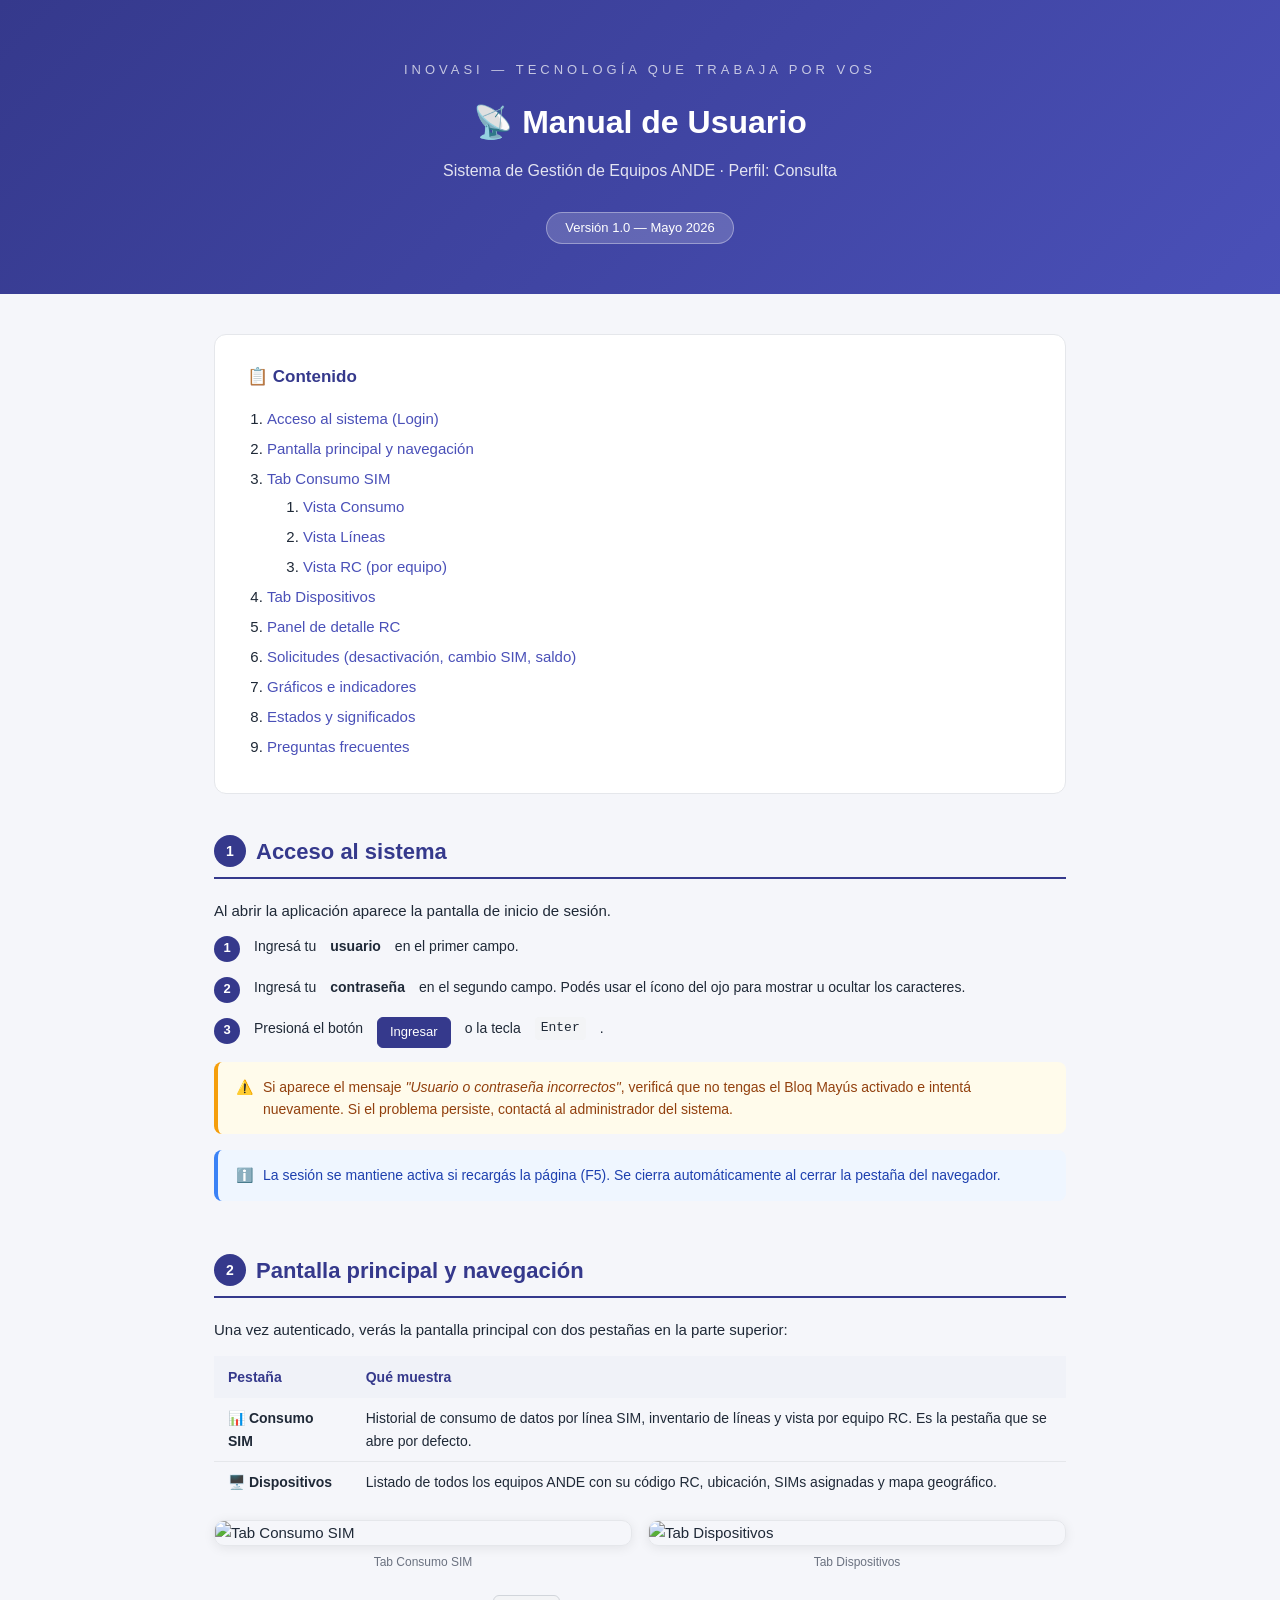
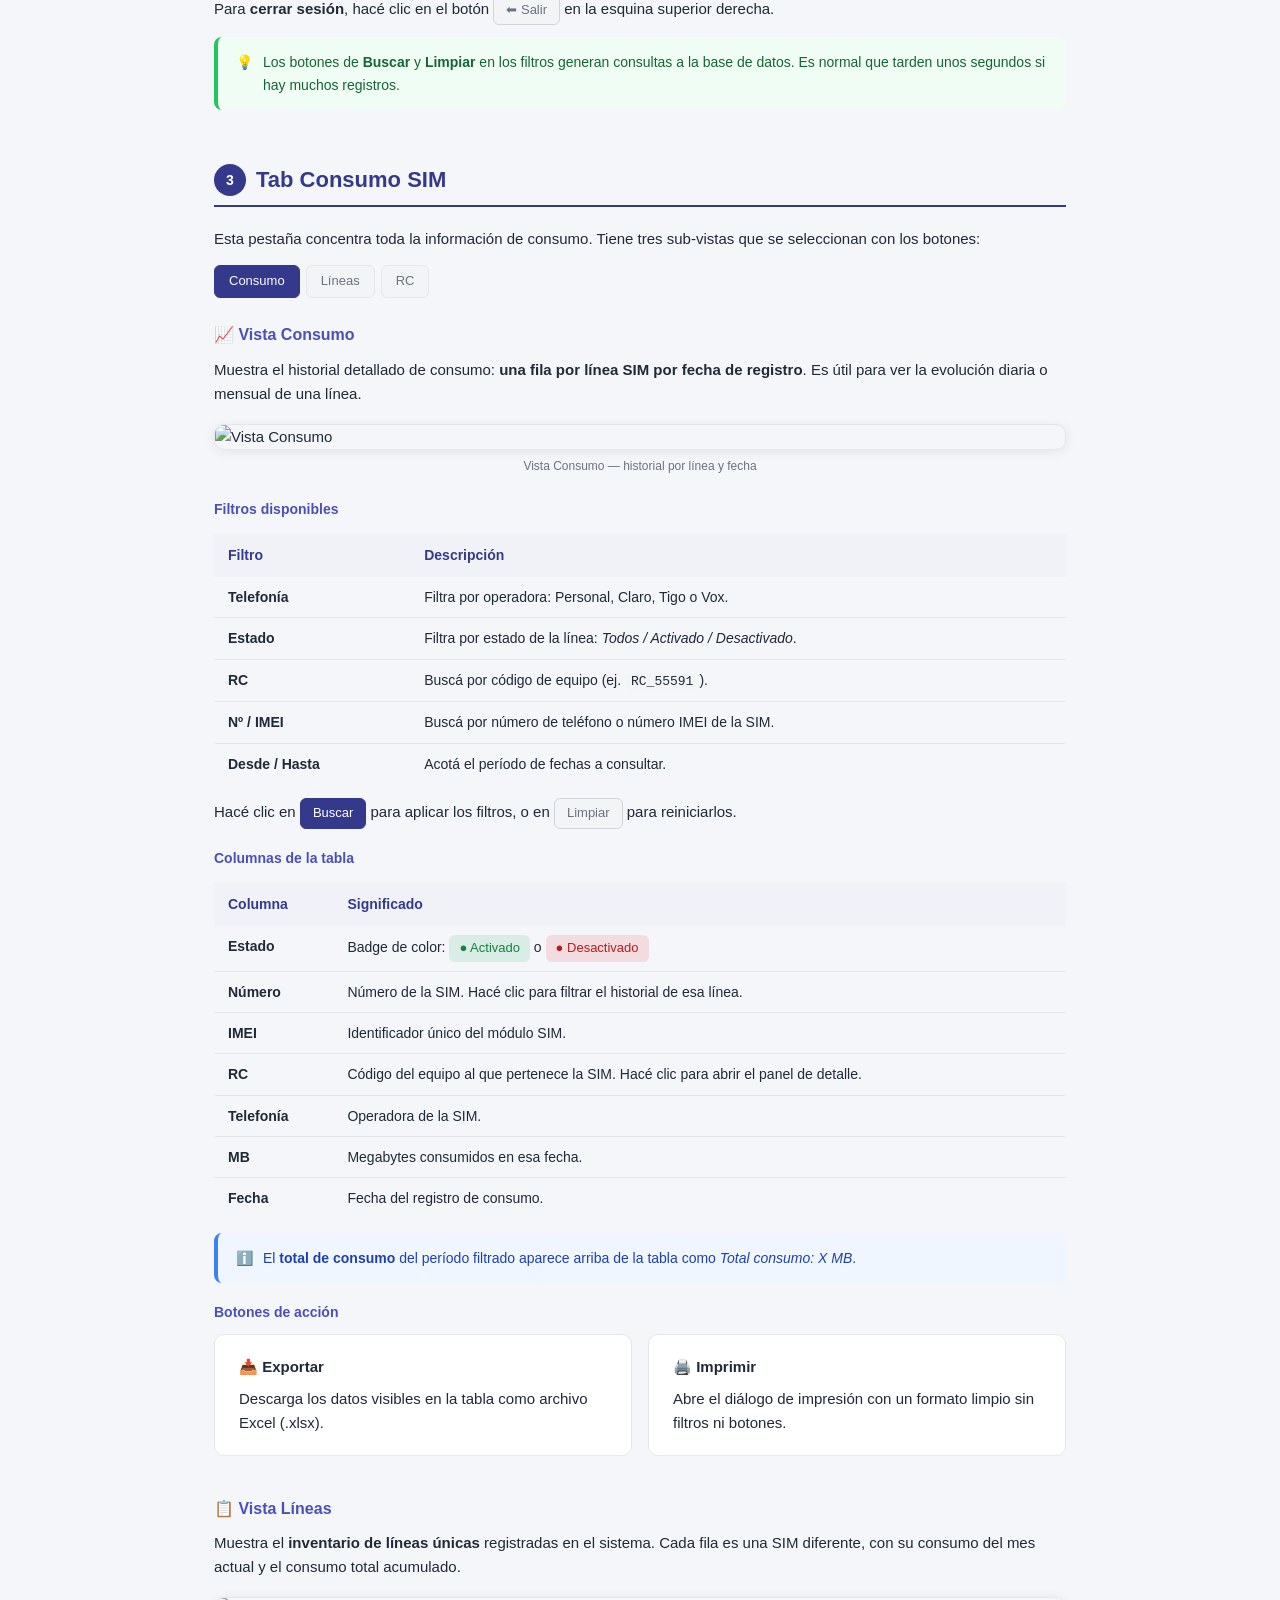
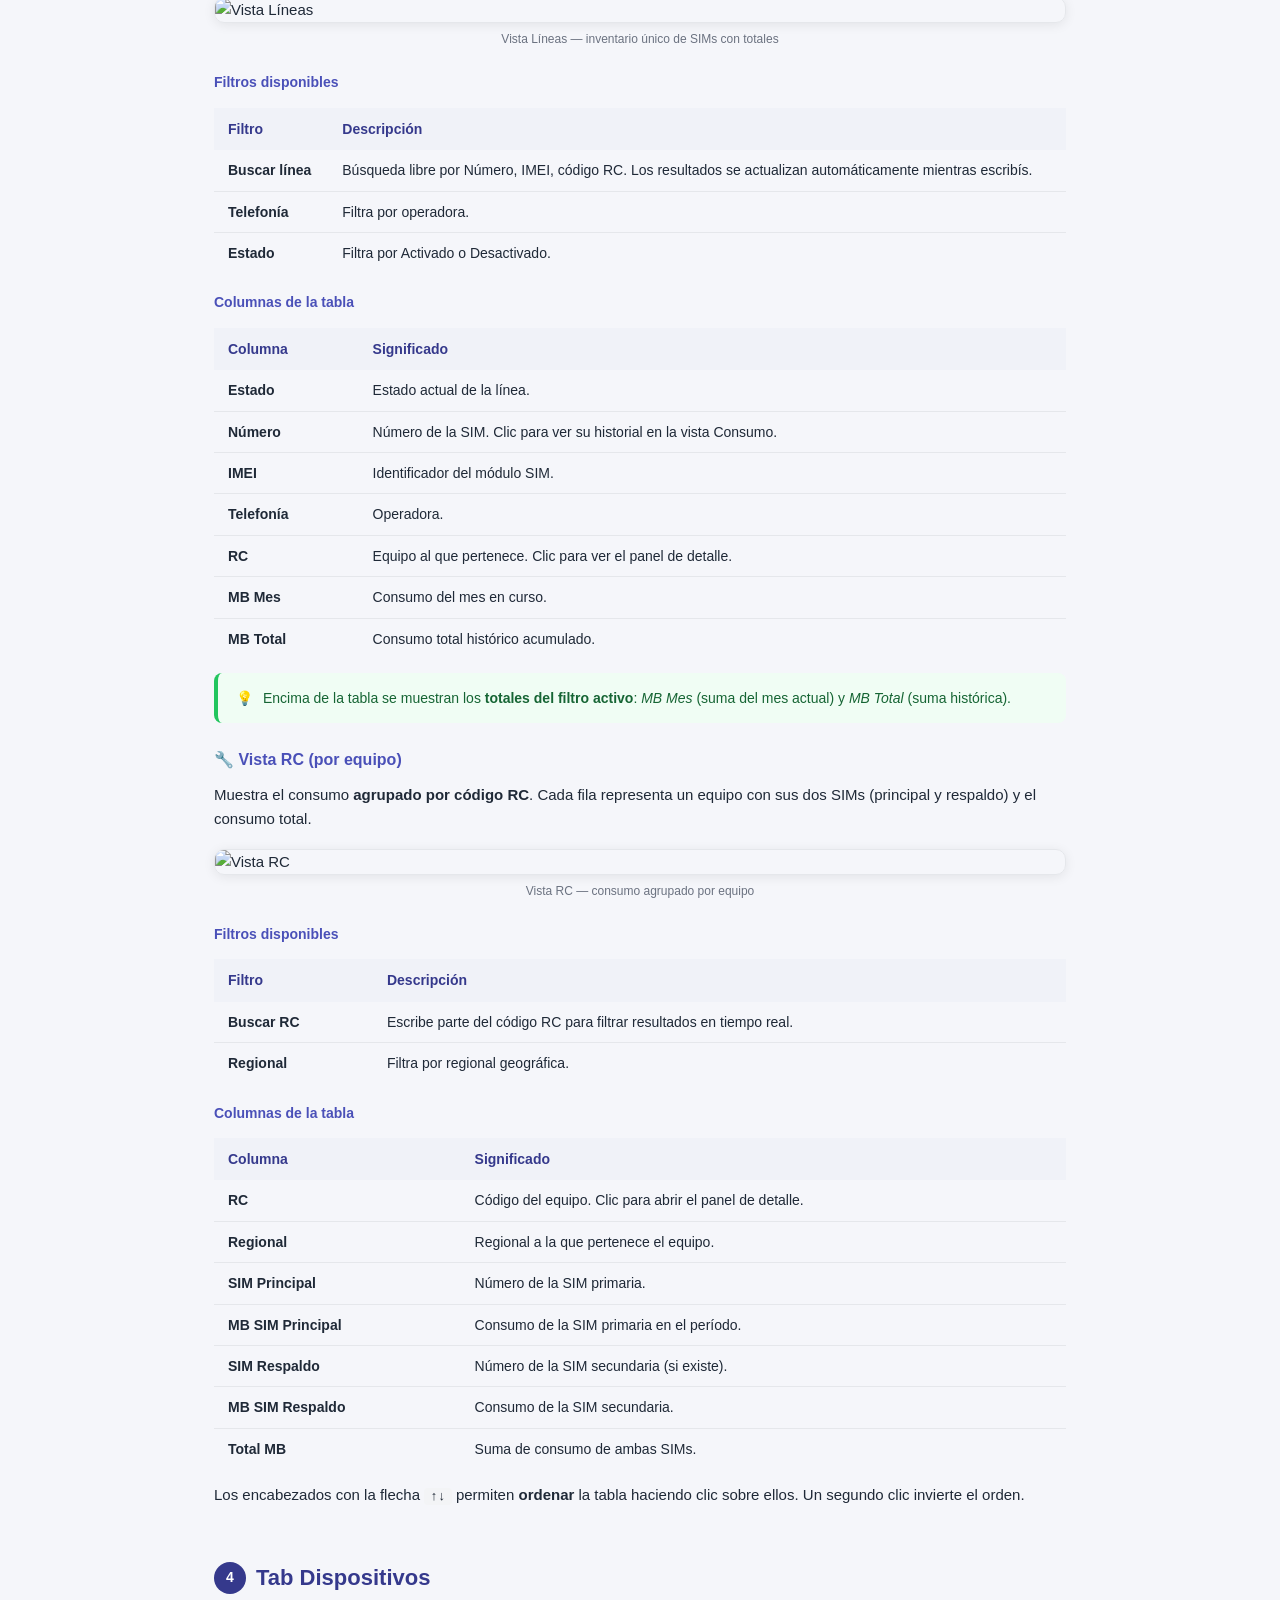
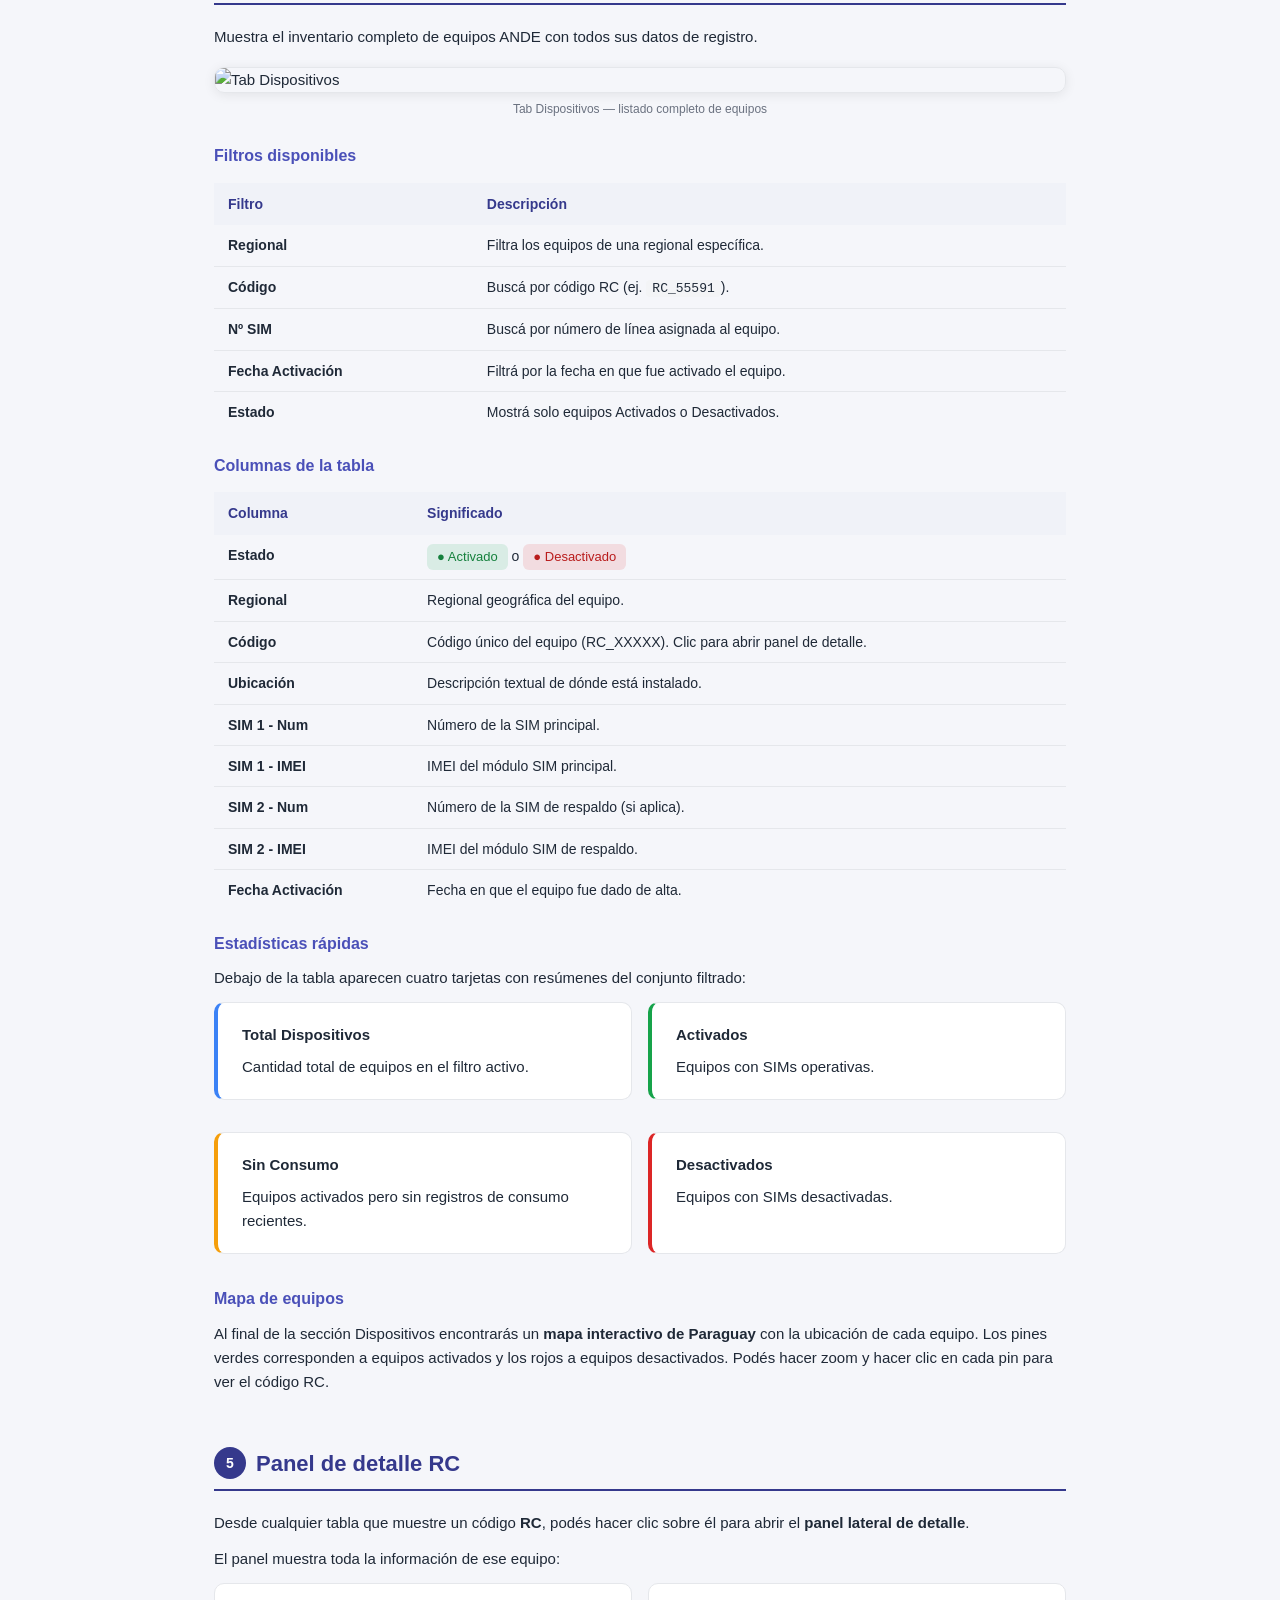
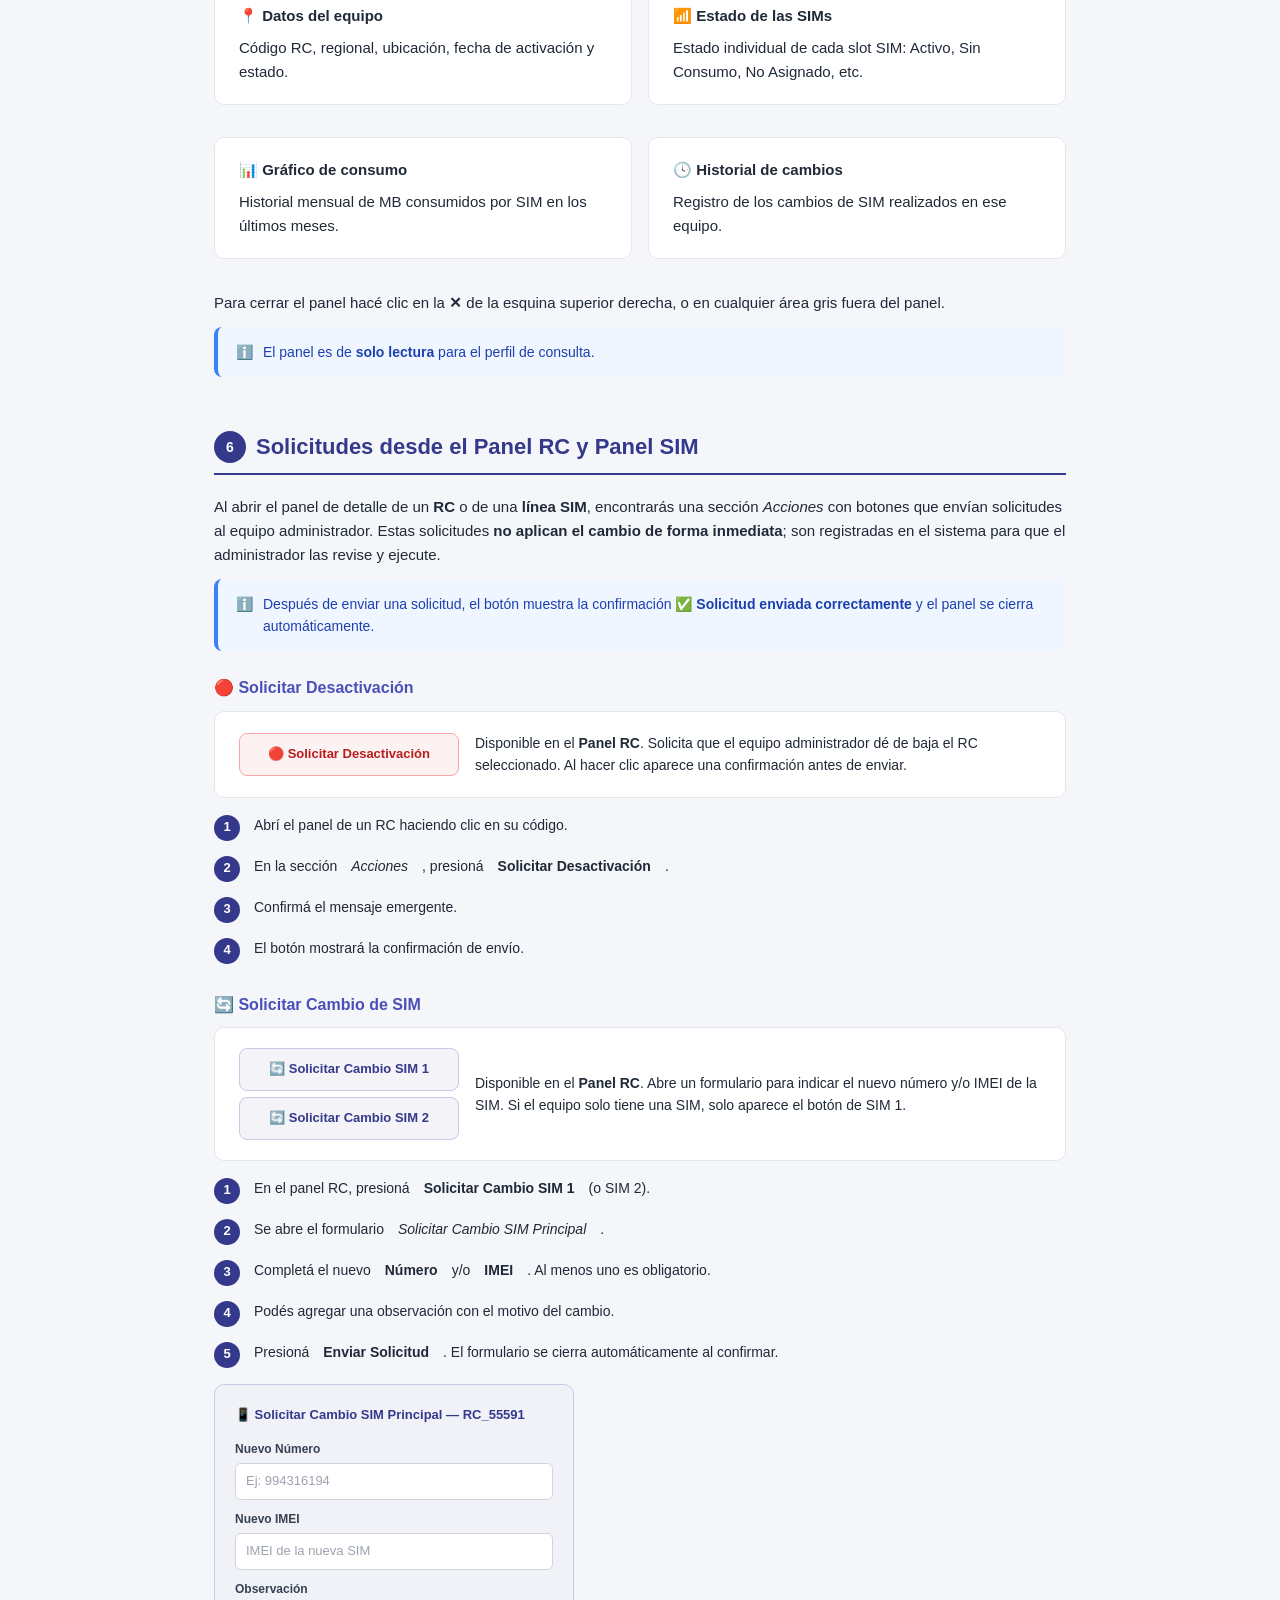
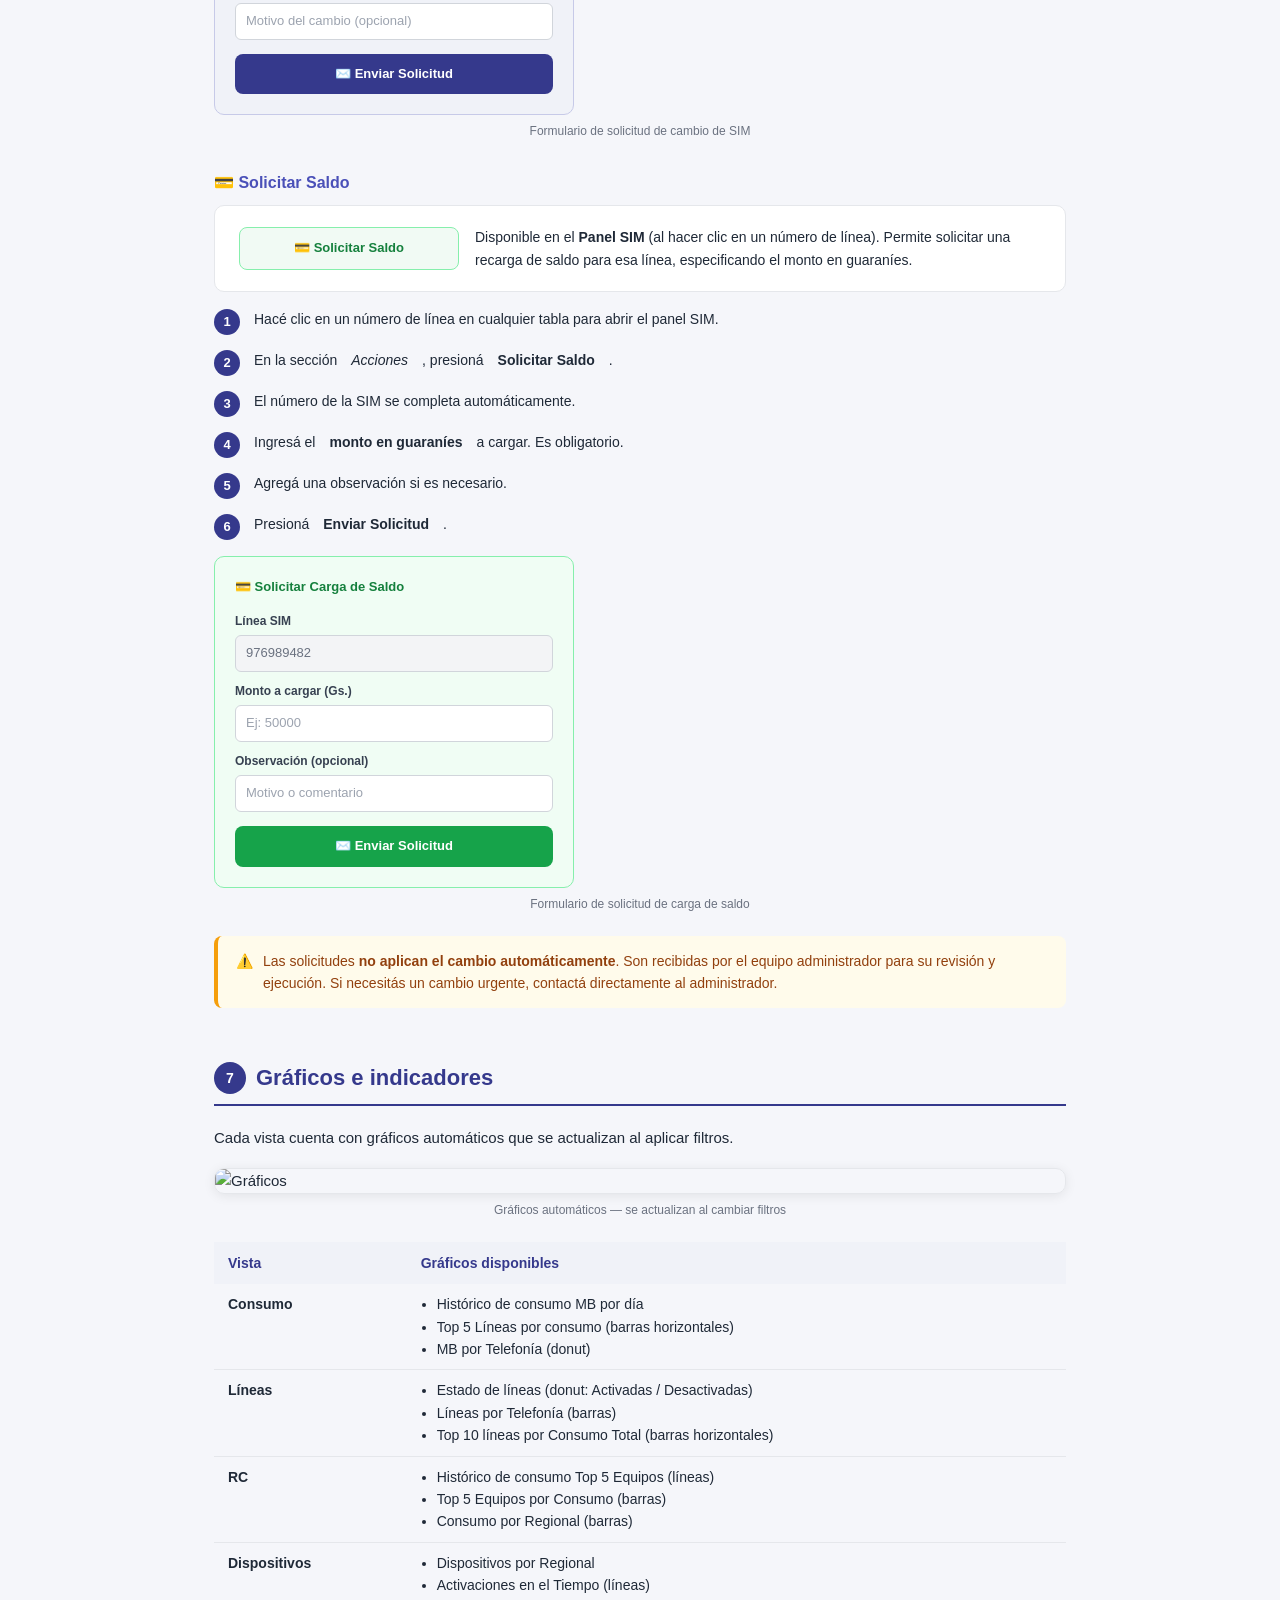
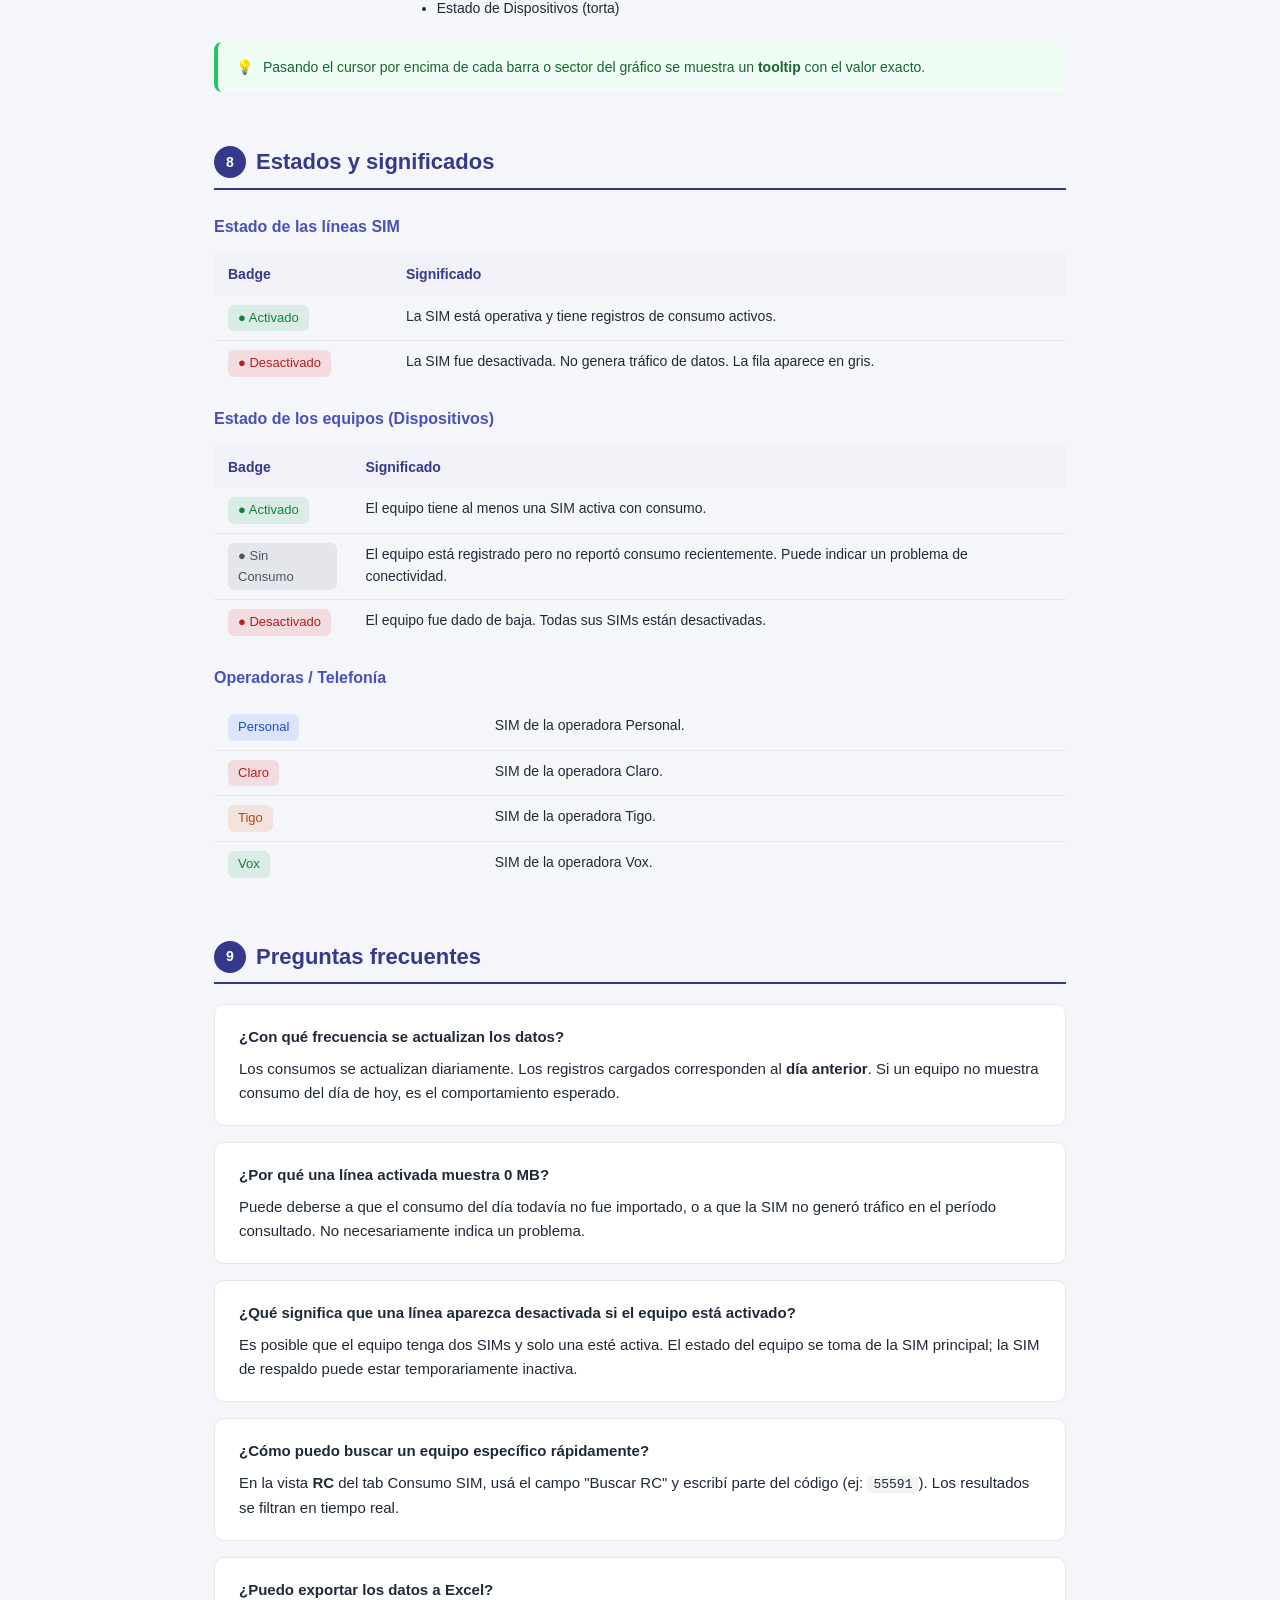
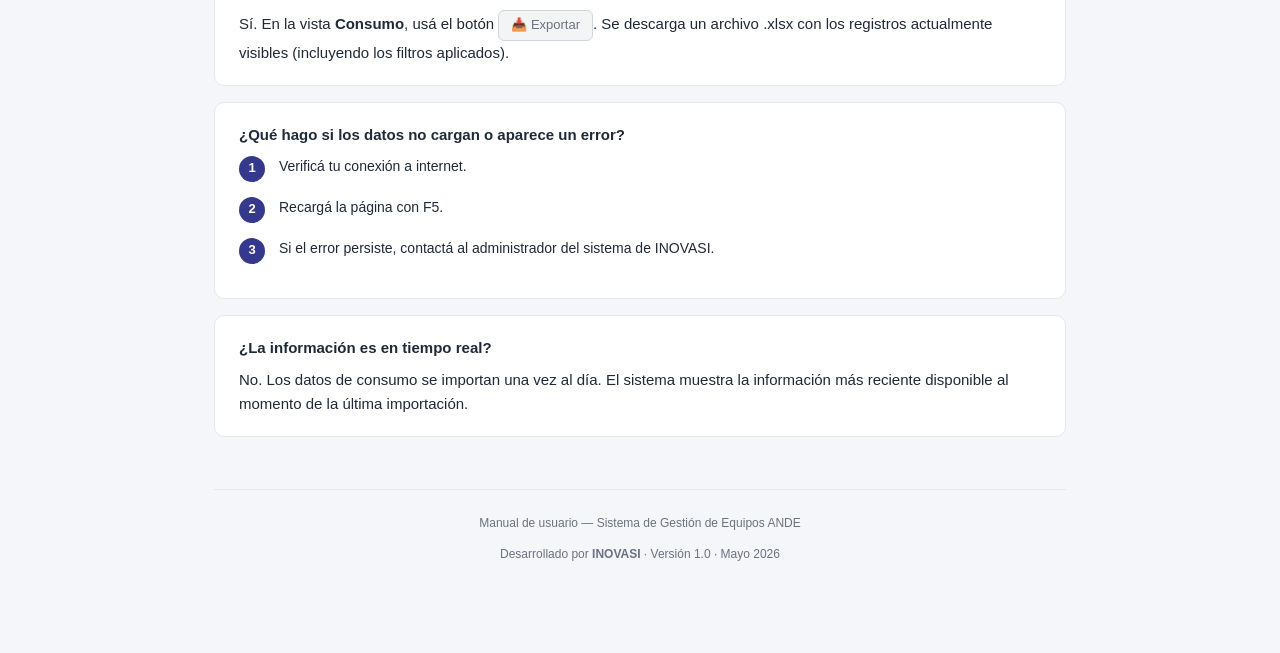
==== manual-ande.html @ 5f22d028 "sadadsa" ====
<!DOCTYPE html>
<html lang="es">
<head>
    <meta charset="UTF-8">
    <meta name="viewport" content="width=device-width, initial-scale=1.0">
    <title>Manual de Usuario — Gestión de Equipos ANDE RC</title>
    <style>
        :root {
            --azul:    #35398C;
            --azul-cl: #4a50b8;
            --verde:   #16a34a;
            --rojo:    #dc2626;
            --gris:    #6b7280;
            --bg:      #f5f6fa;
            --card:    #ffffff;
            --border:  #e5e7eb;
            --text:    #1f2937;
            --muted:   #6b7280;
        }
        * { box-sizing: border-box; margin: 0; padding: 0; }
        body {
            font-family: 'Segoe UI', Arial, sans-serif;
            background: var(--bg);
            color: var(--text);
            font-size: 15px;
            line-height: 1.6;
        }

        /* ── PORTADA ─────────────────────────────────────────── */
        .cover {
            background: linear-gradient(135deg, var(--azul) 0%, var(--azul-cl) 100%);
            color: #fff;
            padding: 60px 40px 50px;
            text-align: center;
        }
        .cover .brand { font-size: 13px; letter-spacing: 4px; text-transform: uppercase; opacity: .7; margin-bottom: 16px; }
        .cover h1 { font-size: 32px; font-weight: 700; margin-bottom: 10px; }
        .cover .sub { font-size: 16px; opacity: .85; margin-bottom: 28px; }
        .cover .badge-cover {
            display: inline-block;
            background: rgba(255,255,255,.18);
            border: 1px solid rgba(255,255,255,.35);
            border-radius: 20px;
            padding: 5px 18px;
            font-size: 13px;
        }

        /* ── LAYOUT ──────────────────────────────────────────── */
        .wrapper { max-width: 900px; margin: 0 auto; padding: 40px 24px 80px; }

        /* ── ÍNDICE ──────────────────────────────────────────── */
        .toc {
            background: var(--card);
            border: 1px solid var(--border);
            border-radius: 12px;
            padding: 28px 32px;
            margin-bottom: 40px;
        }
        .toc h2 { font-size: 17px; color: var(--azul); margin-bottom: 16px; }
        .toc ol { padding-left: 20px; }
        .toc li { margin-bottom: 6px; }
        .toc a { color: var(--azul-cl); text-decoration: none; }
        .toc a:hover { text-decoration: underline; }

        /* ── SECCIONES ───────────────────────────────────────── */
        section { margin-bottom: 52px; scroll-margin-top: 24px; }

        h2.seccion {
            font-size: 22px;
            color: var(--azul);
            border-bottom: 2px solid var(--azul);
            padding-bottom: 8px;
            margin-bottom: 20px;
            display: flex;
            align-items: center;
            gap: 10px;
        }
        h2.seccion .num {
            background: var(--azul);
            color: #fff;
            border-radius: 50%;
            width: 32px; height: 32px;
            display: flex; align-items: center; justify-content: center;
            font-size: 14px; font-weight: 700; flex-shrink: 0;
        }

        h3.sub {
            font-size: 16px;
            color: var(--azul-cl);
            margin: 24px 0 10px;
            display: flex; align-items: center; gap: 8px;
        }

        p { margin-bottom: 12px; }

        /* ── IMÁGENES ────────────────────────────────────────── */
        .img-block {
            margin: 18px 0 22px;
        }
        .img-block img {
            width: 100%;
            border-radius: 10px;
            border: 1px solid var(--border);
            box-shadow: 0 2px 12px rgba(0,0,0,.08);
            display: block;
        }
        .img-caption {
            text-align: center;
            font-size: 12px;
            color: var(--muted);
            margin-top: 7px;
        }
        .img-half {
            display: grid;
            grid-template-columns: 1fr 1fr;
            gap: 16px;
            margin: 18px 0 22px;
        }
        @media (max-width: 620px) {
            .img-half { grid-template-columns: 1fr; }
        }
        .img-half .img-block { margin: 0; }

        /* ── CARDS ───────────────────────────────────────────── */
        .card {
            background: var(--card);
            border: 1px solid var(--border);
            border-radius: 10px;
            padding: 20px 24px;
            margin-bottom: 16px;
        }
        .card-title {
            font-weight: 600;
            margin-bottom: 8px;
            color: var(--text);
            font-size: 15px;
        }

        /* ── TABLA ───────────────────────────────────────────── */
        table { width: 100%; border-collapse: collapse; margin: 14px 0; font-size: 14px; }
        th { background: #f0f2f8; color: var(--azul); font-weight: 600; text-align: left; padding: 10px 14px; }
        td { padding: 9px 14px; border-bottom: 1px solid var(--border); vertical-align: top; }
        tr:last-child td { border-bottom: none; }
        tr:hover td { background: #f9fafb; }

        /* ── BADGES ──────────────────────────────────────────── */
        .badge {
            display: inline-flex; align-items: center; gap: 5px;
            border-radius: 6px; padding: 3px 10px; font-size: 13px; font-weight: 500;
        }
        .badge-verde  { background: rgba(22,163,74,.12);  color: #15803d; }
        .badge-rojo   { background: rgba(220,38,38,.12);  color: #b91c1c; }
        .badge-gris   { background: rgba(107,114,128,.12);color: #4b5563; }
        .badge-azul   { background: rgba(37,99,235,.12);  color: #1d4ed8; }
        .badge-naranja{ background: rgba(234,88,12,.12);  color: #c2410c; }

        /* ── ALERT ───────────────────────────────────────────── */
        .alert {
            border-radius: 8px; padding: 14px 18px; margin-bottom: 16px;
            display: flex; gap: 10px; align-items: flex-start; font-size: 14px;
        }
        .alert-info  { background: #eff6ff; border-left: 4px solid #3b82f6; color: #1e40af; }
        .alert-warn  { background: #fffbeb; border-left: 4px solid #f59e0b; color: #92400e; }
        .alert-tip   { background: #f0fdf4; border-left: 4px solid #22c55e; color: #166534; }

        /* ── STEPS ───────────────────────────────────────────── */
        .steps { counter-reset: step; list-style: none; padding: 0; }
        .steps li {
            counter-increment: step;
            display: flex; gap: 14px; align-items: flex-start;
            margin-bottom: 14px; font-size: 14px;
        }
        .steps li::before {
            content: counter(step);
            background: var(--azul);
            color: #fff; border-radius: 50%;
            min-width: 26px; height: 26px;
            display: flex; align-items: center; justify-content: center;
            font-size: 13px; font-weight: 700; flex-shrink: 0; margin-top: 1px;
        }

        /* ── BOTÓN SIMULADO ──────────────────────────────────── */
        .btn-sim {
            display: inline-flex; align-items: center; gap: 5px;
            border-radius: 6px; padding: 4px 12px; font-size: 13px; font-weight: 500;
            border: 1px solid; vertical-align: middle;
        }
        .btn-azul    { background: var(--azul); color: #fff; border-color: var(--azul); }
        .btn-gris    { background: #f3f4f6; color: var(--gris); border-color: #d1d5db; }

        /* ── VIEW TABS ───────────────────────────────────────── */
        .view-tabs { display: flex; gap: 6px; margin: 14px 0 6px; }
        .vt {
            border-radius: 6px; padding: 5px 14px; font-size: 13px; font-weight: 500;
            border: 1px solid var(--border); background: #f3f4f6; color: var(--gris);
        }
        .vt.active { background: var(--azul); color: #fff; border-color: var(--azul); }

        /* ── COLUMNA ─────────────────────────────────────────── */
        .col2 { display: grid; grid-template-columns: 1fr 1fr; gap: 16px; margin-bottom: 16px; }
        @media (max-width: 600px) { .col2 { grid-template-columns: 1fr; } }

        code {
            background: #f3f4f6; border-radius: 4px;
            padding: 1px 6px; font-size: 13px; font-family: monospace;
        }

        /* ── FOOTER ──────────────────────────────────────────── */
        footer {
            text-align: center; font-size: 12px; color: var(--muted);
            border-top: 1px solid var(--border); padding: 24px 0 0; margin-top: 40px;
        }
    </style>
</head>
<body>

<!-- PORTADA -->
<div class="cover">
    <div class="brand">INOVASI — Tecnología que trabaja por vos</div>
    <h1>📡 Manual de Usuario</h1>
    <div class="sub">Sistema de Gestión de Equipos ANDE · Perfil: Consulta</div>
    <div class="badge-cover">Versión 1.0 — Mayo 2026</div>
</div>

<div class="wrapper">

    <!-- ÍNDICE -->
    <div class="toc">
        <h2>📋 Contenido</h2>
        <ol>
            <li><a href="#s1">Acceso al sistema (Login)</a></li>
            <li><a href="#s2">Pantalla principal y navegación</a></li>
            <li><a href="#s3">Tab Consumo SIM</a>
                <ol style="margin-top:4px;margin-left:16px">
                    <li><a href="#s3-consumo">Vista Consumo</a></li>
                    <li><a href="#s3-lineas">Vista Líneas</a></li>
                    <li><a href="#s3-rc">Vista RC (por equipo)</a></li>
                </ol>
            </li>
            <li><a href="#s4">Tab Dispositivos</a></li>
            <li><a href="#s5">Panel de detalle RC</a></li>
            <li><a href="#s6">Solicitudes (desactivación, cambio SIM, saldo)</a></li>
            <li><a href="#s7">Gráficos e indicadores</a></li>
            <li><a href="#s8">Estados y significados</a></li>
            <li><a href="#s9">Preguntas frecuentes</a></li>
        </ol>
    </div>

    <!-- 1. LOGIN -->
    <section id="s1">
        <h2 class="seccion"><span class="num">1</span> Acceso al sistema</h2>

        <p>Al abrir la aplicación aparece la pantalla de inicio de sesión.</p>

        <ol class="steps">
            <li>Ingresá tu <strong>usuario</strong> en el primer campo.</li>
            <li>Ingresá tu <strong>contraseña</strong> en el segundo campo. Podés usar el ícono del ojo para mostrar u ocultar los caracteres.</li>
            <li>Presioná el botón <span class="btn-sim btn-azul">Ingresar</span> o la tecla <code>Enter</code>.</li>
        </ol>

        <div class="alert alert-warn">
            <span>⚠️</span>
            <span>Si aparece el mensaje <em>"Usuario o contraseña incorrectos"</em>, verificá que no tengas el Bloq Mayús activado e intentá nuevamente. Si el problema persiste, contactá al administrador del sistema.</span>
        </div>

        <div class="alert alert-info">
            <span>ℹ️</span>
            <span>La sesión se mantiene activa si recargás la página (F5). Se cierra automáticamente al cerrar la pestaña del navegador.</span>
        </div>
    </section>

    <!-- 2. NAVEGACIÓN -->
    <section id="s2">
        <h2 class="seccion"><span class="num">2</span> Pantalla principal y navegación</h2>

        <p>Una vez autenticado, verás la pantalla principal con dos pestañas en la parte superior:</p>

        <table>
            <tr>
                <th>Pestaña</th>
                <th>Qué muestra</th>
            </tr>
            <tr>
                <td><strong>📊 Consumo SIM</strong></td>
                <td>Historial de consumo de datos por línea SIM, inventario de líneas y vista por equipo RC. Es la pestaña que se abre por defecto.</td>
            </tr>
            <tr>
                <td><strong>🖥️ Dispositivos</strong></td>
                <td>Listado de todos los equipos ANDE con su código RC, ubicación, SIMs asignadas y mapa geográfico.</td>
            </tr>
        </table>

        <div class="img-half">
            <div class="img-block">
                <img src="imagenes/2.consumo sim.png" alt="Tab Consumo SIM">
                <div class="img-caption">Tab Consumo SIM</div>
            </div>
            <div class="img-block">
                <img src="imagenes/2.dispositivos.png" alt="Tab Dispositivos">
                <div class="img-caption">Tab Dispositivos</div>
            </div>
        </div>

        <p>Para <strong>cerrar sesión</strong>, hacé clic en el botón <span class="btn-sim btn-gris">⬅ Salir</span> en la esquina superior derecha.</p>

        <div class="alert alert-tip">
            <span>💡</span>
            <span>Los botones de <strong>Buscar</strong> y <strong>Limpiar</strong> en los filtros generan consultas a la base de datos. Es normal que tarden unos segundos si hay muchos registros.</span>
        </div>
    </section>

    <!-- 3. CONSUMO SIM -->
    <section id="s3">
        <h2 class="seccion"><span class="num">3</span> Tab Consumo SIM</h2>

        <p>Esta pestaña concentra toda la información de consumo. Tiene tres sub-vistas que se seleccionan con los botones:</p>

        <div class="view-tabs">
            <div class="vt active">Consumo</div>
            <div class="vt">Líneas</div>
            <div class="vt">RC</div>
        </div>

        <!-- 3.1 CONSUMO -->
        <h3 class="sub" id="s3-consumo">📈 Vista Consumo</h3>

        <p>Muestra el historial detallado de consumo: <strong>una fila por línea SIM por fecha de registro</strong>. Es útil para ver la evolución diaria o mensual de una línea.</p>

        <div class="img-block">
            <img src="imagenes/3. vista consumo.png" alt="Vista Consumo">
            <div class="img-caption">Vista Consumo — historial por línea y fecha</div>
        </div>

        <h3 class="sub" style="font-size:14px;margin-top:18px">Filtros disponibles</h3>
        <table>
            <tr><th>Filtro</th><th>Descripción</th></tr>
            <tr><td><strong>Telefonía</strong></td><td>Filtra por operadora: Personal, Claro, Tigo o Vox.</td></tr>
            <tr><td><strong>Estado</strong></td><td>Filtra por estado de la línea: <em>Todos / Activado / Desactivado</em>.</td></tr>
            <tr><td><strong>RC</strong></td><td>Buscá por código de equipo (ej. <code>RC_55591</code>).</td></tr>
            <tr><td><strong>Nº / IMEI</strong></td><td>Buscá por número de teléfono o número IMEI de la SIM.</td></tr>
            <tr><td><strong>Desde / Hasta</strong></td><td>Acotá el período de fechas a consultar.</td></tr>
        </table>

        <p>Hacé clic en <span class="btn-sim btn-azul">Buscar</span> para aplicar los filtros, o en <span class="btn-sim btn-gris">Limpiar</span> para reiniciarlos.</p>

        <h3 class="sub" style="font-size:14px;margin-top:18px">Columnas de la tabla</h3>
        <table>
            <tr><th>Columna</th><th>Significado</th></tr>
            <tr><td><strong>Estado</strong></td><td>Badge de color: <span class="badge badge-verde">● Activado</span> o <span class="badge badge-rojo">● Desactivado</span></td></tr>
            <tr><td><strong>Número</strong></td><td>Número de la SIM. Hacé clic para filtrar el historial de esa línea.</td></tr>
            <tr><td><strong>IMEI</strong></td><td>Identificador único del módulo SIM.</td></tr>
            <tr><td><strong>RC</strong></td><td>Código del equipo al que pertenece la SIM. Hacé clic para abrir el panel de detalle.</td></tr>
            <tr><td><strong>Telefonía</strong></td><td>Operadora de la SIM.</td></tr>
            <tr><td><strong>MB</strong></td><td>Megabytes consumidos en esa fecha.</td></tr>
            <tr><td><strong>Fecha</strong></td><td>Fecha del registro de consumo.</td></tr>
        </table>

        <div class="alert alert-info">
            <span>ℹ️</span>
            <span>El <strong>total de consumo</strong> del período filtrado aparece arriba de la tabla como <em>Total consumo: X MB</em>.</span>
        </div>

        <h3 class="sub" style="font-size:14px;margin-top:18px">Botones de acción</h3>
        <div class="col2">
            <div class="card">
                <div class="card-title">📥 Exportar</div>
                Descarga los datos visibles en la tabla como archivo Excel (.xlsx).
            </div>
            <div class="card">
                <div class="card-title">🖨️ Imprimir</div>
                Abre el diálogo de impresión con un formato limpio sin filtros ni botones.
            </div>
        </div>

        <!-- 3.2 LÍNEAS -->
        <h3 class="sub" id="s3-lineas">📋 Vista Líneas</h3>

        <p>Muestra el <strong>inventario de líneas únicas</strong> registradas en el sistema. Cada fila es una SIM diferente, con su consumo del mes actual y el consumo total acumulado.</p>

        <div class="img-block">
            <img src="imagenes/3.vista lineas.png" alt="Vista Líneas">
            <div class="img-caption">Vista Líneas — inventario único de SIMs con totales</div>
        </div>

        <h3 class="sub" style="font-size:14px;margin-top:18px">Filtros disponibles</h3>
        <table>
            <tr><th>Filtro</th><th>Descripción</th></tr>
            <tr><td><strong>Buscar línea</strong></td><td>Búsqueda libre por Número, IMEI, código RC. Los resultados se actualizan automáticamente mientras escribís.</td></tr>
            <tr><td><strong>Telefonía</strong></td><td>Filtra por operadora.</td></tr>
            <tr><td><strong>Estado</strong></td><td>Filtra por Activado o Desactivado.</td></tr>
        </table>

        <h3 class="sub" style="font-size:14px;margin-top:18px">Columnas de la tabla</h3>
        <table>
            <tr><th>Columna</th><th>Significado</th></tr>
            <tr><td><strong>Estado</strong></td><td>Estado actual de la línea.</td></tr>
            <tr><td><strong>Número</strong></td><td>Número de la SIM. Clic para ver su historial en la vista Consumo.</td></tr>
            <tr><td><strong>IMEI</strong></td><td>Identificador del módulo SIM.</td></tr>
            <tr><td><strong>Telefonía</strong></td><td>Operadora.</td></tr>
            <tr><td><strong>RC</strong></td><td>Equipo al que pertenece. Clic para ver el panel de detalle.</td></tr>
            <tr><td><strong>MB Mes</strong></td><td>Consumo del mes en curso.</td></tr>
            <tr><td><strong>MB Total</strong></td><td>Consumo total histórico acumulado.</td></tr>
        </table>

        <div class="alert alert-tip">
            <span>💡</span>
            <span>Encima de la tabla se muestran los <strong>totales del filtro activo</strong>: <em>MB Mes</em> (suma del mes actual) y <em>MB Total</em> (suma histórica).</span>
        </div>

        <!-- 3.3 RC -->
        <h3 class="sub" id="s3-rc">🔧 Vista RC (por equipo)</h3>

        <p>Muestra el consumo <strong>agrupado por código RC</strong>. Cada fila representa un equipo con sus dos SIMs (principal y respaldo) y el consumo total.</p>

        <div class="img-block">
            <img src="imagenes/3.vista rc.png" alt="Vista RC">
            <div class="img-caption">Vista RC — consumo agrupado por equipo</div>
        </div>

        <h3 class="sub" style="font-size:14px;margin-top:18px">Filtros disponibles</h3>
        <table>
            <tr><th>Filtro</th><th>Descripción</th></tr>
            <tr><td><strong>Buscar RC</strong></td><td>Escribe parte del código RC para filtrar resultados en tiempo real.</td></tr>
            <tr><td><strong>Regional</strong></td><td>Filtra por regional geográfica.</td></tr>
        </table>

        <h3 class="sub" style="font-size:14px;margin-top:18px">Columnas de la tabla</h3>
        <table>
            <tr><th>Columna</th><th>Significado</th></tr>
            <tr><td><strong>RC</strong></td><td>Código del equipo. Clic para abrir el panel de detalle.</td></tr>
            <tr><td><strong>Regional</strong></td><td>Regional a la que pertenece el equipo.</td></tr>
            <tr><td><strong>SIM Principal</strong></td><td>Número de la SIM primaria.</td></tr>
            <tr><td><strong>MB SIM Principal</strong></td><td>Consumo de la SIM primaria en el período.</td></tr>
            <tr><td><strong>SIM Respaldo</strong></td><td>Número de la SIM secundaria (si existe).</td></tr>
            <tr><td><strong>MB SIM Respaldo</strong></td><td>Consumo de la SIM secundaria.</td></tr>
            <tr><td><strong>Total MB</strong></td><td>Suma de consumo de ambas SIMs.</td></tr>
        </table>

        <p>Los encabezados con la flecha <code>↑↓</code> permiten <strong>ordenar</strong> la tabla haciendo clic sobre ellos. Un segundo clic invierte el orden.</p>
    </section>

    <!-- 4. DISPOSITIVOS -->
    <section id="s4">
        <h2 class="seccion"><span class="num">4</span> Tab Dispositivos</h2>

        <p>Muestra el inventario completo de equipos ANDE con todos sus datos de registro.</p>

        <div class="img-block">
            <img src="imagenes/4.vista Dispositivos.png" alt="Tab Dispositivos">
            <div class="img-caption">Tab Dispositivos — listado completo de equipos</div>
        </div>

        <h3 class="sub">Filtros disponibles</h3>
        <table>
            <tr><th>Filtro</th><th>Descripción</th></tr>
            <tr><td><strong>Regional</strong></td><td>Filtra los equipos de una regional específica.</td></tr>
            <tr><td><strong>Código</strong></td><td>Buscá por código RC (ej. <code>RC_55591</code>).</td></tr>
            <tr><td><strong>Nº SIM</strong></td><td>Buscá por número de línea asignada al equipo.</td></tr>
            <tr><td><strong>Fecha Activación</strong></td><td>Filtrá por la fecha en que fue activado el equipo.</td></tr>
            <tr><td><strong>Estado</strong></td><td>Mostrá solo equipos Activados o Desactivados.</td></tr>
        </table>

        <h3 class="sub" style="margin-top:20px">Columnas de la tabla</h3>
        <table>
            <tr><th>Columna</th><th>Significado</th></tr>
            <tr><td><strong>Estado</strong></td><td><span class="badge badge-verde">● Activado</span> o <span class="badge badge-rojo">● Desactivado</span></td></tr>
            <tr><td><strong>Regional</strong></td><td>Regional geográfica del equipo.</td></tr>
            <tr><td><strong>Código</strong></td><td>Código único del equipo (RC_XXXXX). Clic para abrir panel de detalle.</td></tr>
            <tr><td><strong>Ubicación</strong></td><td>Descripción textual de dónde está instalado.</td></tr>
            <tr><td><strong>SIM 1 - Num</strong></td><td>Número de la SIM principal.</td></tr>
            <tr><td><strong>SIM 1 - IMEI</strong></td><td>IMEI del módulo SIM principal.</td></tr>
            <tr><td><strong>SIM 2 - Num</strong></td><td>Número de la SIM de respaldo (si aplica).</td></tr>
            <tr><td><strong>SIM 2 - IMEI</strong></td><td>IMEI del módulo SIM de respaldo.</td></tr>
            <tr><td><strong>Fecha Activación</strong></td><td>Fecha en que el equipo fue dado de alta.</td></tr>
        </table>

        <h3 class="sub" style="margin-top:20px">Estadísticas rápidas</h3>
        <p>Debajo de la tabla aparecen cuatro tarjetas con resúmenes del conjunto filtrado:</p>
        <div class="col2">
            <div class="card" style="border-left: 4px solid #3b82f6">
                <div class="card-title">Total Dispositivos</div>
                Cantidad total de equipos en el filtro activo.
            </div>
            <div class="card" style="border-left: 4px solid var(--verde)">
                <div class="card-title">Activados</div>
                Equipos con SIMs operativas.
            </div>
            <div class="card" style="border-left: 4px solid #f59e0b">
                <div class="card-title">Sin Consumo</div>
                Equipos activados pero sin registros de consumo recientes.
            </div>
            <div class="card" style="border-left: 4px solid var(--rojo)">
                <div class="card-title">Desactivados</div>
                Equipos con SIMs desactivadas.
            </div>
        </div>

        <h3 class="sub" style="margin-top:16px">Mapa de equipos</h3>
        <p>Al final de la sección Dispositivos encontrarás un <strong>mapa interactivo de Paraguay</strong> con la ubicación de cada equipo. Los pines verdes corresponden a equipos activados y los rojos a equipos desactivados. Podés hacer zoom y hacer clic en cada pin para ver el código RC.</p>
    </section>

    <!-- 5. PANEL RC -->
    <section id="s5">
        <h2 class="seccion"><span class="num">5</span> Panel de detalle RC</h2>

        <p>Desde cualquier tabla que muestre un código <strong>RC</strong>, podés hacer clic sobre él para abrir el <strong>panel lateral de detalle</strong>.</p>

        <p>El panel muestra toda la información de ese equipo:</p>

        <div class="col2">
            <div class="card">
                <div class="card-title">📍 Datos del equipo</div>
                Código RC, regional, ubicación, fecha de activación y estado.
            </div>
            <div class="card">
                <div class="card-title">📶 Estado de las SIMs</div>
                Estado individual de cada slot SIM: Activo, Sin Consumo, No Asignado, etc.
            </div>
            <div class="card">
                <div class="card-title">📊 Gráfico de consumo</div>
                Historial mensual de MB consumidos por SIM en los últimos meses.
            </div>
            <div class="card">
                <div class="card-title">🕓 Historial de cambios</div>
                Registro de los cambios de SIM realizados en ese equipo.
            </div>
        </div>

        <p>Para cerrar el panel hacé clic en la <strong>✕</strong> de la esquina superior derecha, o en cualquier área gris fuera del panel.</p>

        <div class="alert alert-info">
            <span>ℹ️</span>
            <span>El panel es de <strong>solo lectura</strong> para el perfil de consulta.</span>
        </div>
    </section>

    <!-- 6. SOLICITUDES -->
    <section id="s6">
        <h2 class="seccion"><span class="num">6</span> Solicitudes desde el Panel RC y Panel SIM</h2>

        <p>
            Al abrir el panel de detalle de un <strong>RC</strong> o de una <strong>línea SIM</strong>,
            encontrarás una sección <em>Acciones</em> con botones que envían solicitudes al equipo
            administrador. Estas solicitudes <strong>no aplican el cambio de forma inmediata</strong>;
            son registradas en el sistema para que el administrador las revise y ejecute.
        </p>

        <div class="alert alert-info">
            <span>ℹ️</span>
            <span>Después de enviar una solicitud, el botón muestra la confirmación <strong>✅ Solicitud enviada correctamente</strong> y el panel se cierra automáticamente.</span>
        </div>

        <!-- BOTÓN: SOLICITAR DESACTIVACIÓN -->
        <h3 class="sub" style="margin-top:24px">🔴 Solicitar Desactivación</h3>

        <div class="card">
            <div style="display:flex;align-items:center;gap:16px;flex-wrap:wrap">
                <div style="flex:0 0 auto">
                    <!-- Dibujo del botón real -->
                    <div style="
                        display:inline-flex;align-items:center;gap:8px;
                        padding:10px 16px;border-radius:8px;font-size:13px;font-weight:600;
                        background:rgba(220,38,38,0.06);color:#b91c1c;
                        border:1.5px solid #fca5a5;width:220px;justify-content:center;
                        font-family:'Segoe UI',Arial,sans-serif;">
                        🔴 Solicitar Desactivación
                    </div>
                </div>
                <div style="flex:1;min-width:180px;font-size:14px">
                    Disponible en el <strong>Panel RC</strong>. Solicita que el equipo administrador
                    dé de baja el RC seleccionado. Al hacer clic aparece una confirmación
                    antes de enviar.
                </div>
            </div>
        </div>

        <ol class="steps" style="margin-top:4px">
            <li>Abrí el panel de un RC haciendo clic en su código.</li>
            <li>En la sección <em>Acciones</em>, presioná <strong>Solicitar Desactivación</strong>.</li>
            <li>Confirmá el mensaje emergente.</li>
            <li>El botón mostrará la confirmación de envío.</li>
        </ol>

        <!-- BOTÓN: SOLICITAR CAMBIO SIM -->
        <h3 class="sub" style="margin-top:28px">🔄 Solicitar Cambio de SIM</h3>

        <div class="card">
            <div style="display:flex;align-items:center;gap:16px;flex-wrap:wrap">
                <div style="flex:0 0 auto;display:flex;flex-direction:column;gap:6px">
                    <div style="
                        display:inline-flex;align-items:center;gap:8px;
                        padding:10px 16px;border-radius:8px;font-size:13px;font-weight:600;
                        background:rgba(53,57,140,0.06);color:#35398C;
                        border:1.5px solid #c7cae8;width:220px;justify-content:center;
                        font-family:'Segoe UI',Arial,sans-serif;">
                        🔄 Solicitar Cambio SIM 1
                    </div>
                    <div style="
                        display:inline-flex;align-items:center;gap:8px;
                        padding:10px 16px;border-radius:8px;font-size:13px;font-weight:600;
                        background:rgba(53,57,140,0.06);color:#35398C;
                        border:1.5px solid #c7cae8;width:220px;justify-content:center;
                        font-family:'Segoe UI',Arial,sans-serif;">
                        🔄 Solicitar Cambio SIM 2
                    </div>
                </div>
                <div style="flex:1;min-width:180px;font-size:14px">
                    Disponible en el <strong>Panel RC</strong>. Abre un formulario para
                    indicar el nuevo número y/o IMEI de la SIM. Si el equipo solo tiene
                    una SIM, solo aparece el botón de SIM 1.
                </div>
            </div>
        </div>

        <ol class="steps" style="margin-top:4px">
            <li>En el panel RC, presioná <strong>Solicitar Cambio SIM 1</strong> (o SIM 2).</li>
            <li>Se abre el formulario <em>Solicitar Cambio SIM Principal</em>.</li>
            <li>Completá el nuevo <strong>Número</strong> y/o <strong>IMEI</strong>. Al menos uno es obligatorio.</li>
            <li>Podés agregar una observación con el motivo del cambio.</li>
            <li>Presioná <strong>Enviar Solicitud</strong>. El formulario se cierra automáticamente al confirmar.</li>
        </ol>

        <div class="img-block" style="margin-top:16px">
            <div style="background:#f0f2f8;border:1px solid #c7cae8;border-radius:10px;padding:20px;max-width:360px;font-family:'Segoe UI',Arial,sans-serif">
                <div style="font-size:13px;font-weight:700;color:#35398C;margin-bottom:14px;display:flex;align-items:center;gap:8px">
                    📱 Solicitar Cambio SIM Principal — RC_55591
                </div>
                <div style="margin-bottom:10px">
                    <div style="font-size:12px;font-weight:600;color:#374151;margin-bottom:4px">Nuevo Número</div>
                    <div style="border:1px solid #d1d5db;border-radius:6px;padding:7px 10px;font-size:13px;color:#9ca3af;background:#fff">Ej: 994316194</div>
                </div>
                <div style="margin-bottom:10px">
                    <div style="font-size:12px;font-weight:600;color:#374151;margin-bottom:4px">Nuevo IMEI</div>
                    <div style="border:1px solid #d1d5db;border-radius:6px;padding:7px 10px;font-size:13px;color:#9ca3af;background:#fff">IMEI de la nueva SIM</div>
                </div>
                <div style="margin-bottom:14px">
                    <div style="font-size:12px;font-weight:600;color:#374151;margin-bottom:4px">Observación</div>
                    <div style="border:1px solid #d1d5db;border-radius:6px;padding:7px 10px;font-size:13px;color:#9ca3af;background:#fff">Motivo del cambio (opcional)</div>
                </div>
                <div style="background:#35398C;color:#fff;border-radius:8px;padding:10px 16px;text-align:center;font-size:13px;font-weight:600;display:flex;align-items:center;justify-content:center;gap:8px">
                    ✉️ Enviar Solicitud
                </div>
            </div>
            <div class="img-caption">Formulario de solicitud de cambio de SIM</div>
        </div>

        <!-- BOTÓN: SOLICITAR SALDO -->
        <h3 class="sub" style="margin-top:28px">💳 Solicitar Saldo</h3>

        <div class="card">
            <div style="display:flex;align-items:center;gap:16px;flex-wrap:wrap">
                <div style="flex:0 0 auto">
                    <div style="
                        display:inline-flex;align-items:center;gap:8px;
                        padding:10px 16px;border-radius:8px;font-size:13px;font-weight:600;
                        background:rgba(22,163,74,0.06);color:#15803d;
                        border:1.5px solid #86efac;width:220px;justify-content:center;
                        font-family:'Segoe UI',Arial,sans-serif;">
                        💳 Solicitar Saldo
                    </div>
                </div>
                <div style="flex:1;min-width:180px;font-size:14px">
                    Disponible en el <strong>Panel SIM</strong> (al hacer clic en un número
                    de línea). Permite solicitar una recarga de saldo para esa línea,
                    especificando el monto en guaraníes.
                </div>
            </div>
        </div>

        <ol class="steps" style="margin-top:4px">
            <li>Hacé clic en un número de línea en cualquier tabla para abrir el panel SIM.</li>
            <li>En la sección <em>Acciones</em>, presioná <strong>Solicitar Saldo</strong>.</li>
            <li>El número de la SIM se completa automáticamente.</li>
            <li>Ingresá el <strong>monto en guaraníes</strong> a cargar. Es obligatorio.</li>
            <li>Agregá una observación si es necesario.</li>
            <li>Presioná <strong>Enviar Solicitud</strong>.</li>
        </ol>

        <div class="img-block" style="margin-top:16px">
            <div style="background:#f0fdf4;border:1px solid #86efac;border-radius:10px;padding:20px;max-width:360px;font-family:'Segoe UI',Arial,sans-serif">
                <div style="font-size:13px;font-weight:700;color:#15803d;margin-bottom:14px;display:flex;align-items:center;gap:8px">
                    💳 Solicitar Carga de Saldo
                </div>
                <div style="margin-bottom:10px">
                    <div style="font-size:12px;font-weight:600;color:#374151;margin-bottom:4px">Línea SIM</div>
                    <div style="border:1px solid #d1d5db;border-radius:6px;padding:7px 10px;font-size:13px;color:#6b7280;background:#f3f4f6">976989482</div>
                </div>
                <div style="margin-bottom:10px">
                    <div style="font-size:12px;font-weight:600;color:#374151;margin-bottom:4px">Monto a cargar (Gs.)</div>
                    <div style="border:1px solid #d1d5db;border-radius:6px;padding:7px 10px;font-size:13px;color:#9ca3af;background:#fff">Ej: 50000</div>
                </div>
                <div style="margin-bottom:14px">
                    <div style="font-size:12px;font-weight:600;color:#374151;margin-bottom:4px">Observación (opcional)</div>
                    <div style="border:1px solid #d1d5db;border-radius:6px;padding:7px 10px;font-size:13px;color:#9ca3af;background:#fff">Motivo o comentario</div>
                </div>
                <div style="background:#16a34a;color:#fff;border-radius:8px;padding:10px 16px;text-align:center;font-size:13px;font-weight:600;display:flex;align-items:center;justify-content:center;gap:8px">
                    ✉️ Enviar Solicitud
                </div>
            </div>
            <div class="img-caption">Formulario de solicitud de carga de saldo</div>
        </div>

        <div class="alert alert-warn" style="margin-top:20px">
            <span>⚠️</span>
            <span>Las solicitudes <strong>no aplican el cambio automáticamente</strong>. Son recibidas por el equipo administrador para su revisión y ejecución. Si necesitás un cambio urgente, contactá directamente al administrador.</span>
        </div>
    </section>

    <!-- 7. GRÁFICOS -->
    <section id="s7">
        <h2 class="seccion"><span class="num">7</span> Gráficos e indicadores</h2>

        <p>Cada vista cuenta con gráficos automáticos que se actualizan al aplicar filtros.</p>

        <div class="img-block">
            <img src="imagenes/4.graficos.png" alt="Gráficos">
            <div class="img-caption">Gráficos automáticos — se actualizan al cambiar filtros</div>
        </div>

        <table>
            <tr><th>Vista</th><th>Gráficos disponibles</th></tr>
            <tr>
                <td><strong>Consumo</strong></td>
                <td>
                    <ul style="padding-left:16px;font-size:14px">
                        <li>Histórico de consumo MB por día</li>
                        <li>Top 5 Líneas por consumo (barras horizontales)</li>
                        <li>MB por Telefonía (donut)</li>
                    </ul>
                </td>
            </tr>
            <tr>
                <td><strong>Líneas</strong></td>
                <td>
                    <ul style="padding-left:16px;font-size:14px">
                        <li>Estado de líneas (donut: Activadas / Desactivadas)</li>
                        <li>Líneas por Telefonía (barras)</li>
                        <li>Top 10 líneas por Consumo Total (barras horizontales)</li>
                    </ul>
                </td>
            </tr>
            <tr>
                <td><strong>RC</strong></td>
                <td>
                    <ul style="padding-left:16px;font-size:14px">
                        <li>Histórico de consumo Top 5 Equipos (líneas)</li>
                        <li>Top 5 Equipos por Consumo (barras)</li>
                        <li>Consumo por Regional (barras)</li>
                    </ul>
                </td>
            </tr>
            <tr>
                <td><strong>Dispositivos</strong></td>
                <td>
                    <ul style="padding-left:16px;font-size:14px">
                        <li>Dispositivos por Regional</li>
                        <li>Activaciones en el Tiempo (líneas)</li>
                        <li>Estado de Dispositivos (torta)</li>
                    </ul>
                </td>
            </tr>
        </table>

        <div class="alert alert-tip">
            <span>💡</span>
            <span>Pasando el cursor por encima de cada barra o sector del gráfico se muestra un <strong>tooltip</strong> con el valor exacto.</span>
        </div>
    </section>

    <!-- 8. ESTADOS -->
    <section id="s8">
        <h2 class="seccion"><span class="num">8</span> Estados y significados</h2>

        <h3 class="sub">Estado de las líneas SIM</h3>
        <table>
            <tr><th>Badge</th><th>Significado</th></tr>
            <tr>
                <td><span class="badge badge-verde">● Activado</span></td>
                <td>La SIM está operativa y tiene registros de consumo activos.</td>
            </tr>
            <tr>
                <td><span class="badge badge-rojo">● Desactivado</span></td>
                <td>La SIM fue desactivada. No genera tráfico de datos. La fila aparece en gris.</td>
            </tr>
        </table>

        <h3 class="sub" style="margin-top:20px">Estado de los equipos (Dispositivos)</h3>
        <table>
            <tr><th>Badge</th><th>Significado</th></tr>
            <tr>
                <td><span class="badge badge-verde">● Activado</span></td>
                <td>El equipo tiene al menos una SIM activa con consumo.</td>
            </tr>
            <tr>
                <td><span class="badge badge-gris">● Sin Consumo</span></td>
                <td>El equipo está registrado pero no reportó consumo recientemente. Puede indicar un problema de conectividad.</td>
            </tr>
            <tr>
                <td><span class="badge badge-rojo">● Desactivado</span></td>
                <td>El equipo fue dado de baja. Todas sus SIMs están desactivadas.</td>
            </tr>
        </table>

        <h3 class="sub" style="margin-top:20px">Operadoras / Telefonía</h3>
        <table>
            <tr>
                <td><span class="badge badge-azul">Personal</span></td>
                <td>SIM de la operadora Personal.</td>
            </tr>
            <tr>
                <td><span class="badge badge-rojo">Claro</span></td>
                <td>SIM de la operadora Claro.</td>
            </tr>
            <tr>
                <td><span class="badge badge-naranja">Tigo</span></td>
                <td>SIM de la operadora Tigo.</td>
            </tr>
            <tr>
                <td><span class="badge badge-verde">Vox</span></td>
                <td>SIM de la operadora Vox.</td>
            </tr>
        </table>
    </section>

    <!-- 9. FAQ -->
    <section id="s9">
        <h2 class="seccion"><span class="num">9</span> Preguntas frecuentes</h2>

        <div class="card">
            <div class="card-title">¿Con qué frecuencia se actualizan los datos?</div>
            Los consumos se actualizan diariamente. Los registros cargados corresponden al <strong>día anterior</strong>. Si un equipo no muestra consumo del día de hoy, es el comportamiento esperado.
        </div>

        <div class="card">
            <div class="card-title">¿Por qué una línea activada muestra 0 MB?</div>
            Puede deberse a que el consumo del día todavía no fue importado, o a que la SIM no generó tráfico en el período consultado. No necesariamente indica un problema.
        </div>

        <div class="card">
            <div class="card-title">¿Qué significa que una línea aparezca desactivada si el equipo está activado?</div>
            Es posible que el equipo tenga dos SIMs y solo una esté activa. El estado del equipo se toma de la SIM principal; la SIM de respaldo puede estar temporariamente inactiva.
        </div>

        <div class="card">
            <div class="card-title">¿Cómo puedo buscar un equipo específico rápidamente?</div>
            En la vista <strong>RC</strong> del tab Consumo SIM, usá el campo "Buscar RC" y escribí parte del código (ej: <code>55591</code>). Los resultados se filtran en tiempo real.
        </div>

        <div class="card">
            <div class="card-title">¿Puedo exportar los datos a Excel?</div>
            Sí. En la vista <strong>Consumo</strong>, usá el botón <span class="btn-sim btn-gris">📥 Exportar</span>. Se descarga un archivo .xlsx con los registros actualmente visibles (incluyendo los filtros aplicados).
        </div>

        <div class="card">
            <div class="card-title">¿Qué hago si los datos no cargan o aparece un error?</div>
            <ol class="steps" style="margin-top:8px">
                <li>Verificá tu conexión a internet.</li>
                <li>Recargá la página con F5.</li>
                <li>Si el error persiste, contactá al administrador del sistema de INOVASI.</li>
            </ol>
        </div>

        <div class="card">
            <div class="card-title">¿La información es en tiempo real?</div>
            No. Los datos de consumo se importan una vez al día. El sistema muestra la información más reciente disponible al momento de la última importación.
        </div>
    </section>

    <footer>
        <p>Manual de usuario — Sistema de Gestión de Equipos ANDE</p>
        <p style="margin-top:4px">Desarrollado por <strong>INOVASI</strong> · Versión 1.0 · Mayo 2026</p>
    </footer>

</div>
</body>
</html>
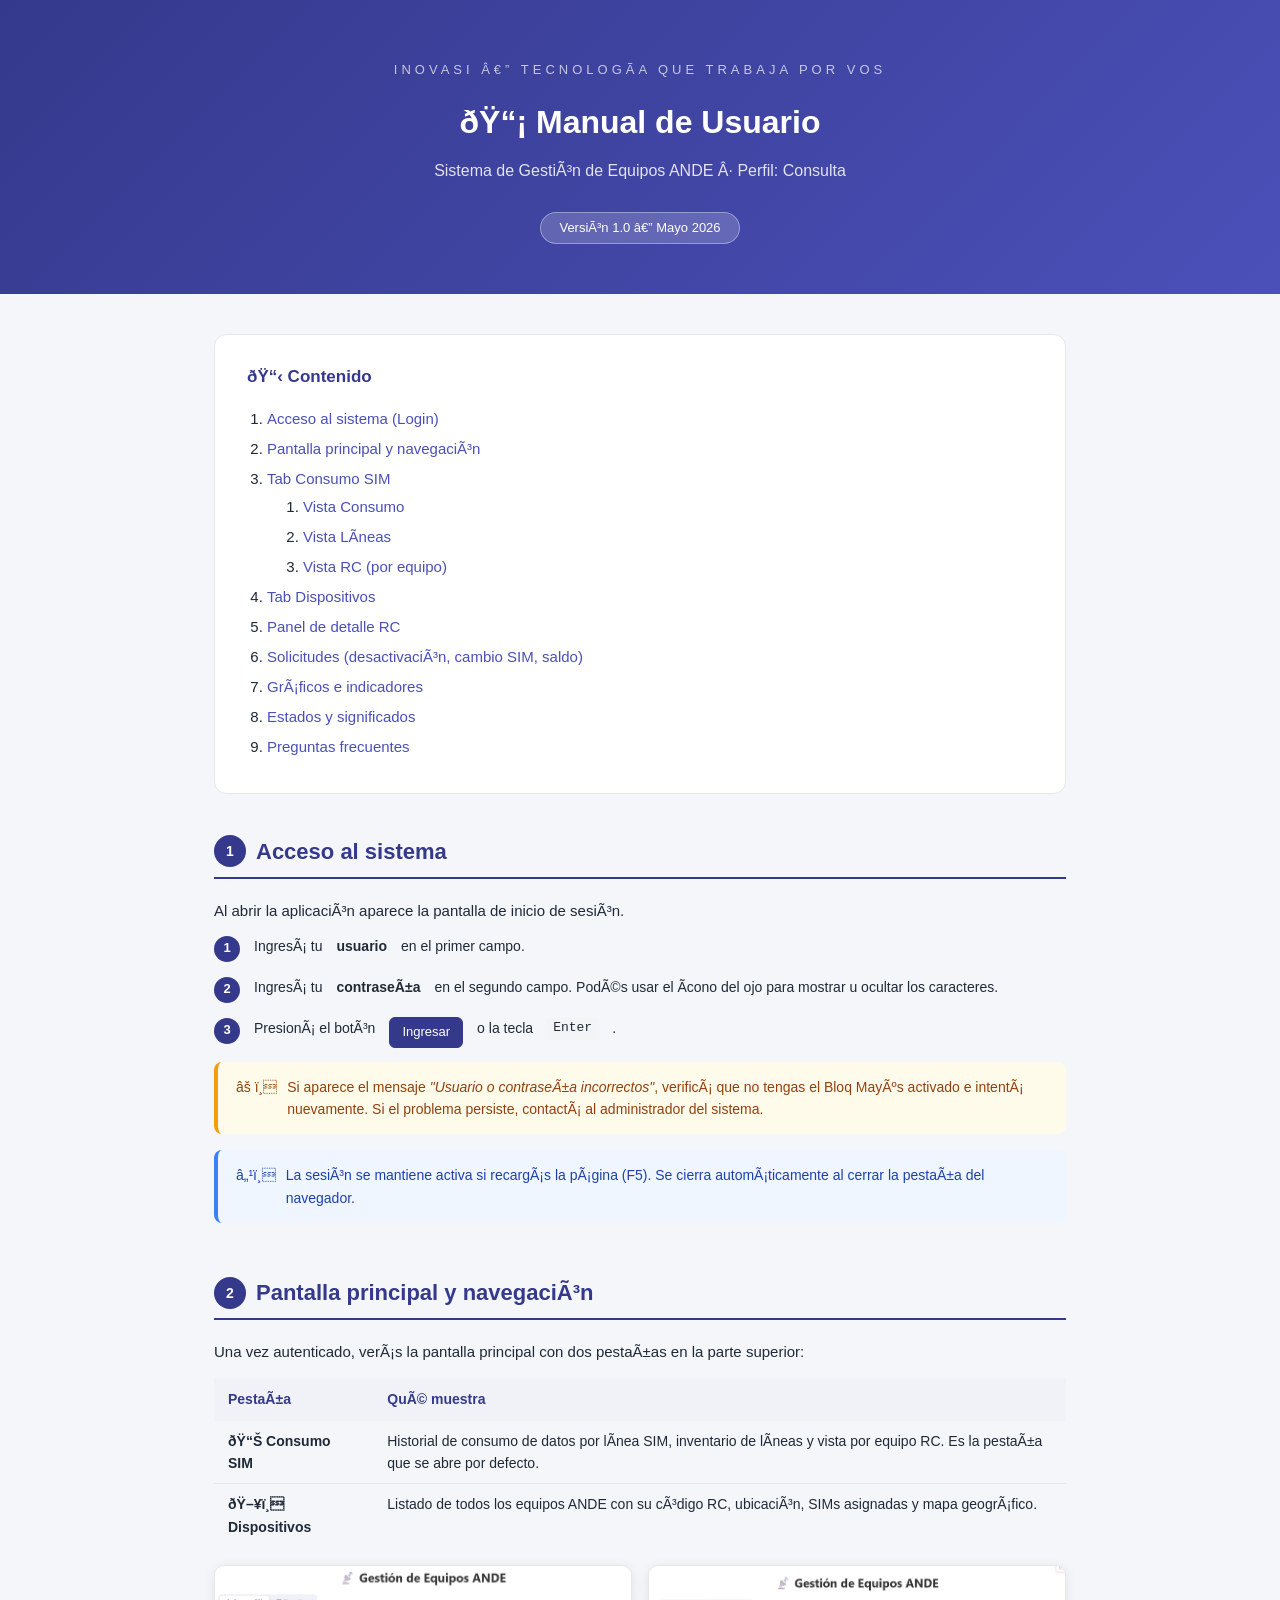
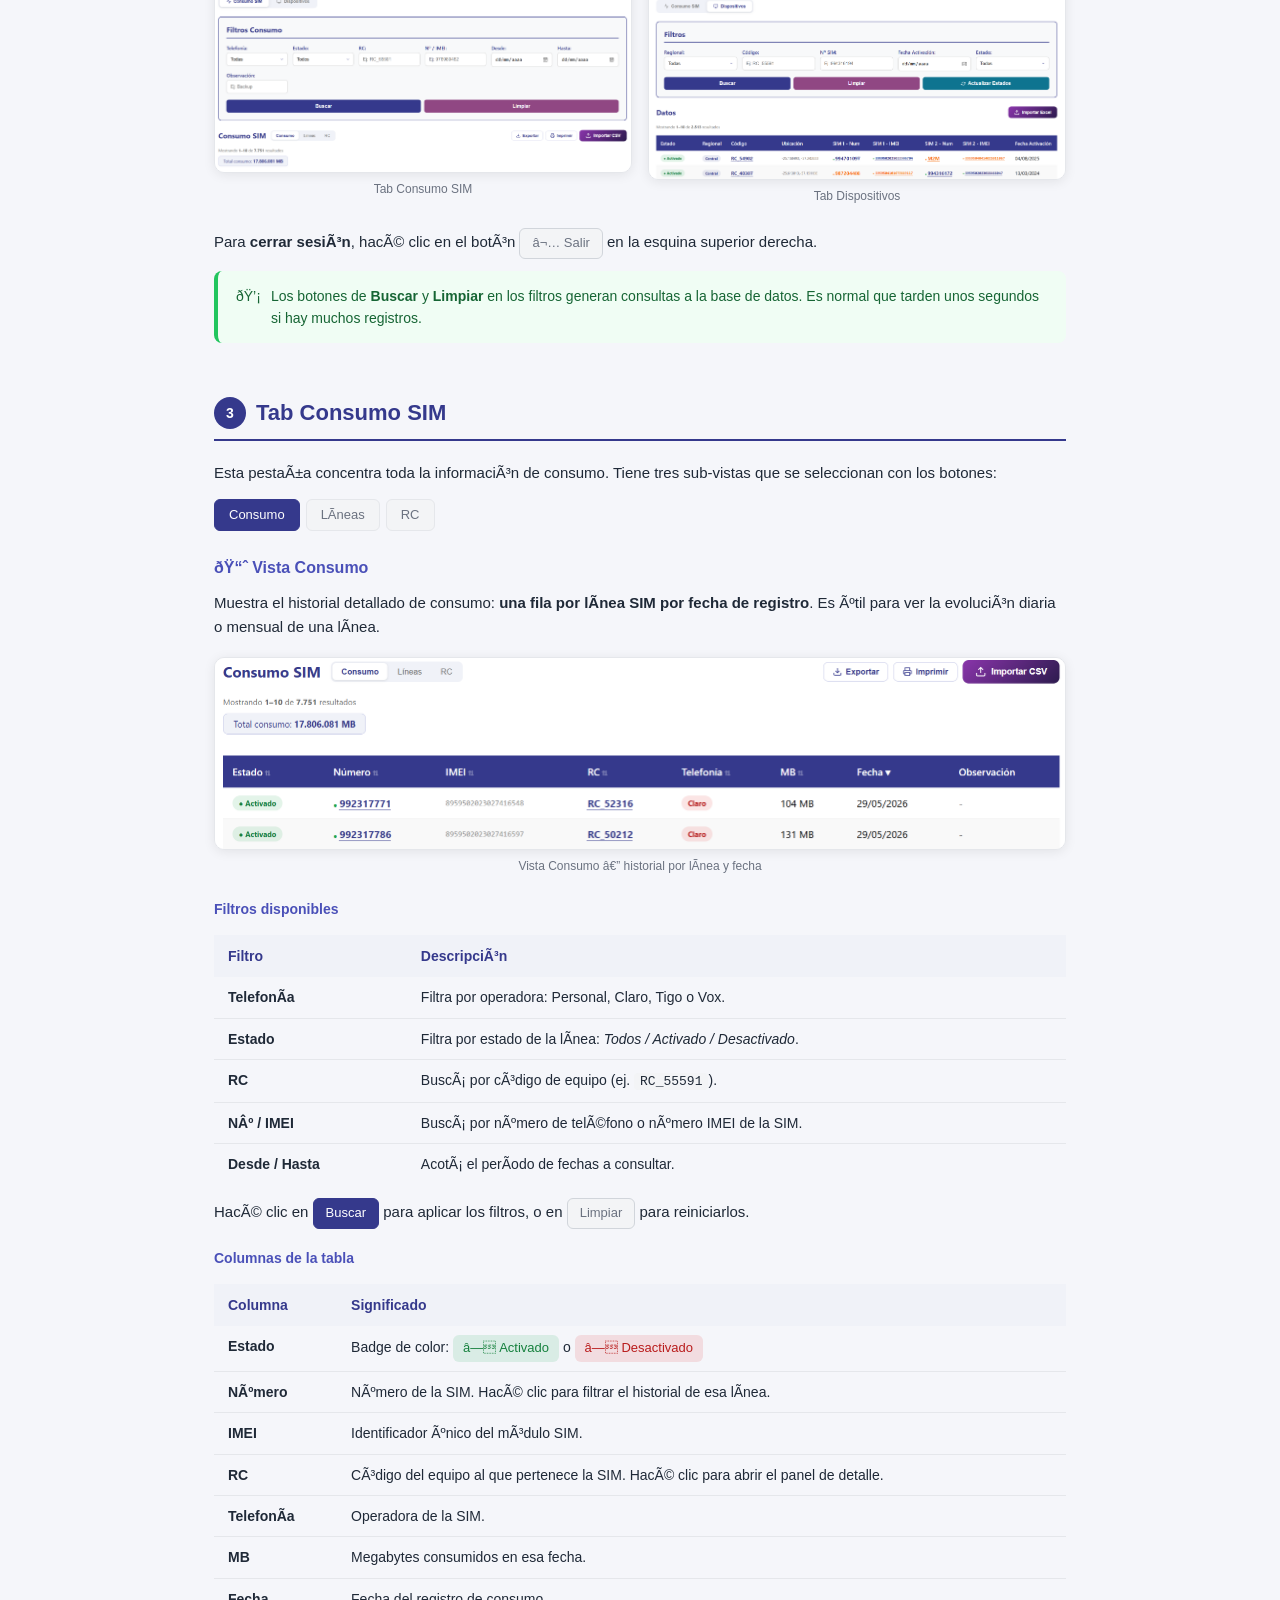
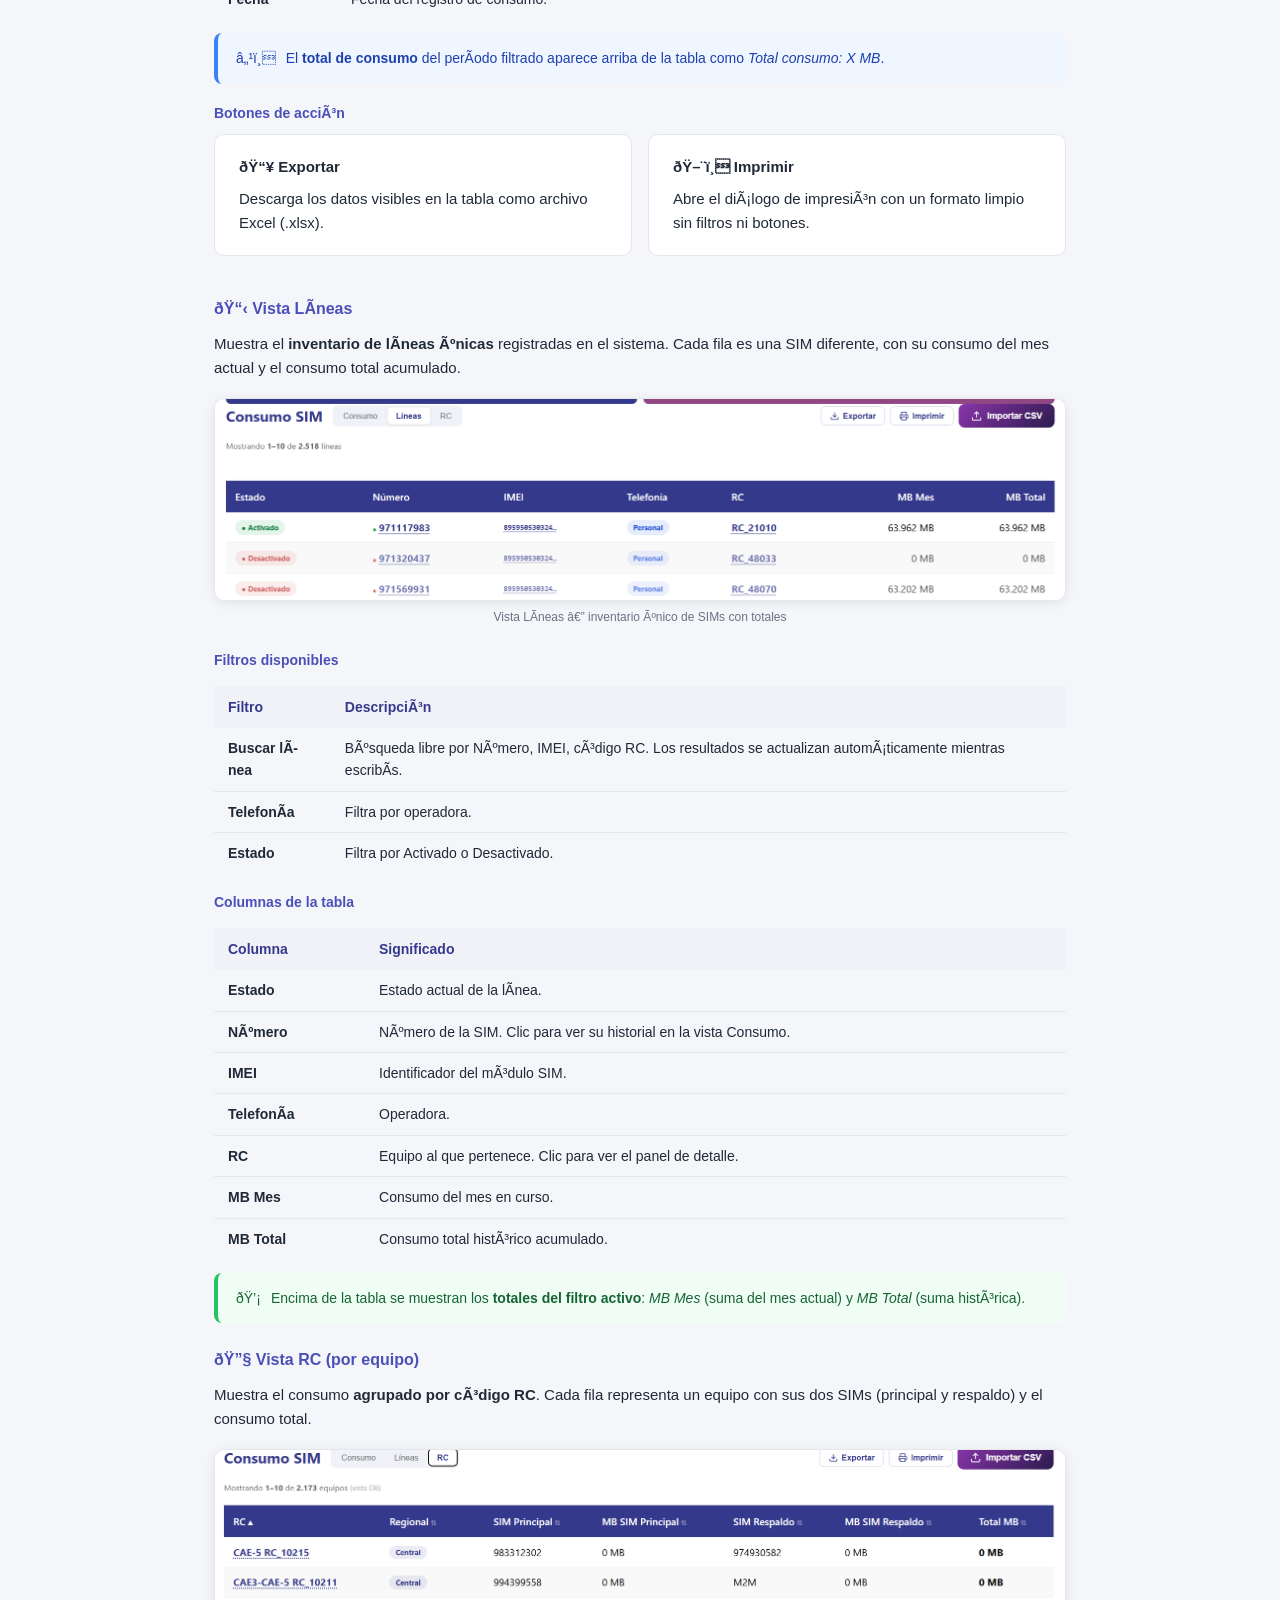
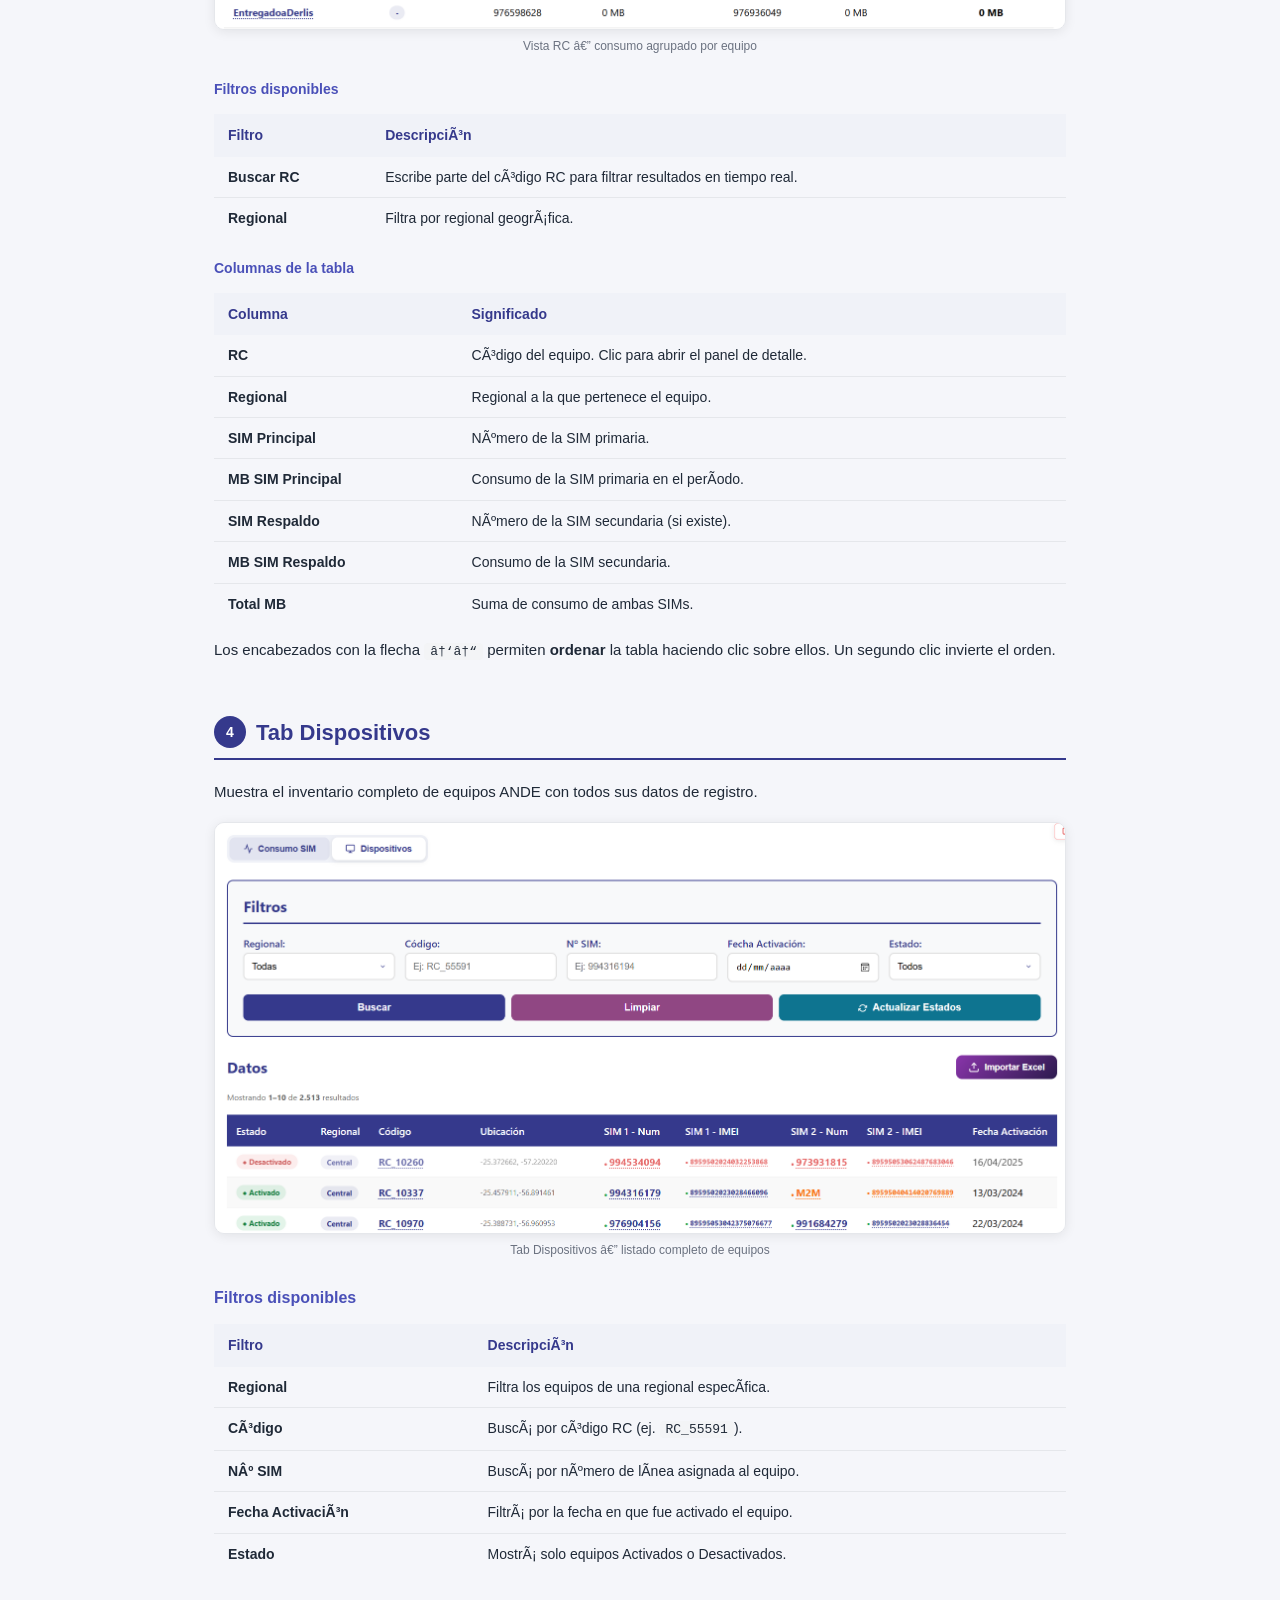
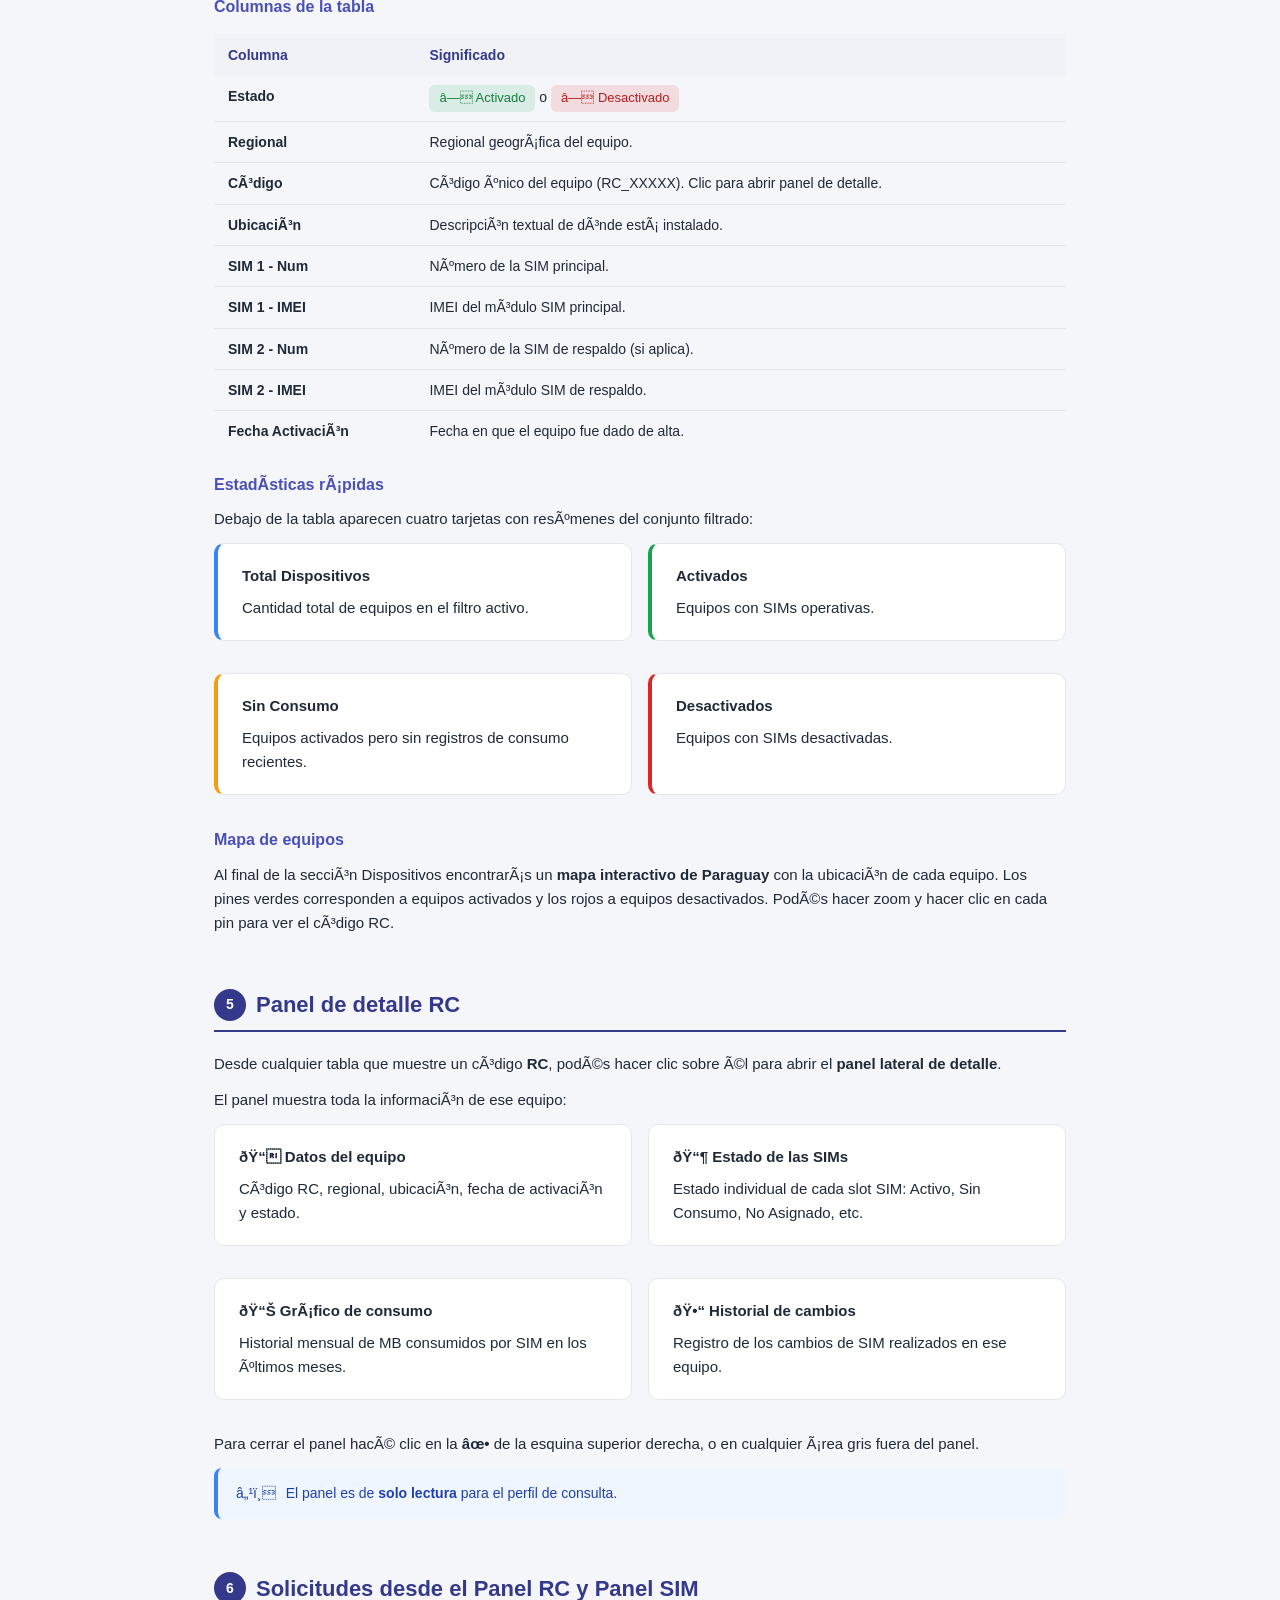
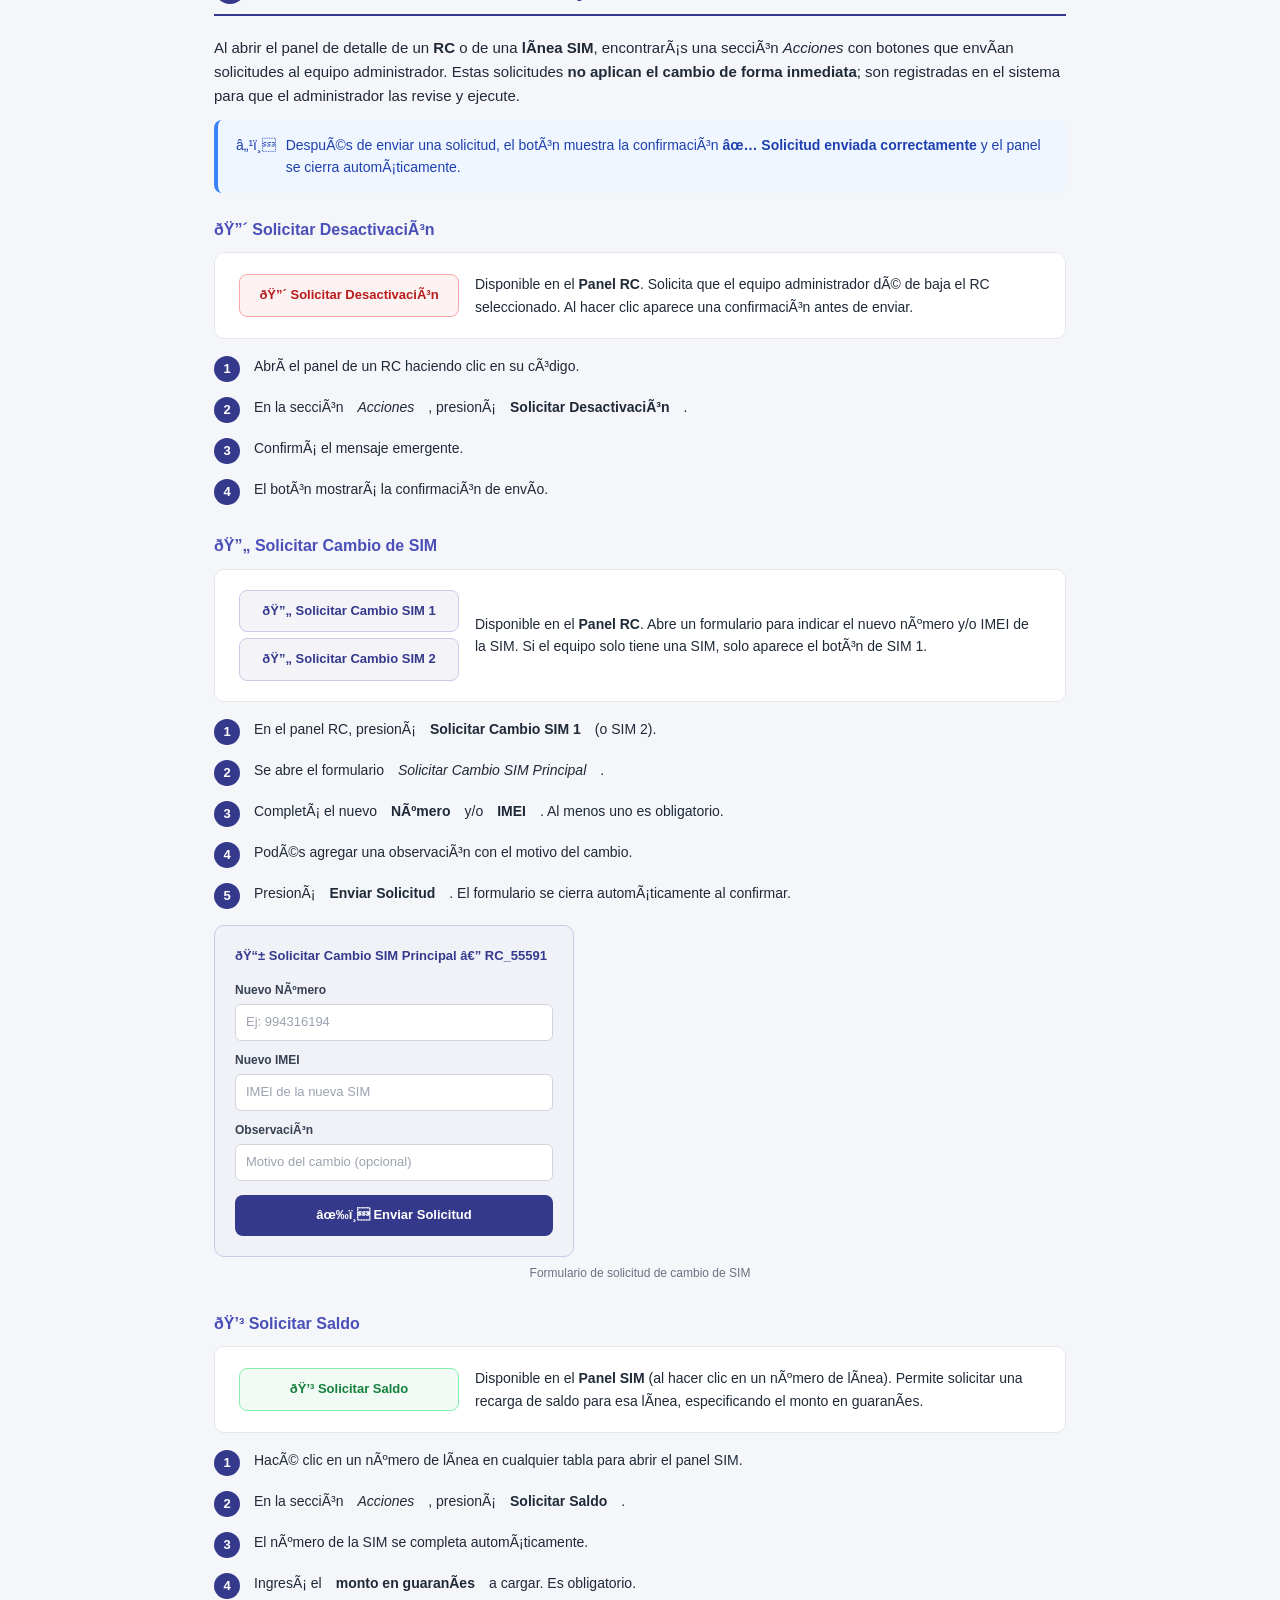
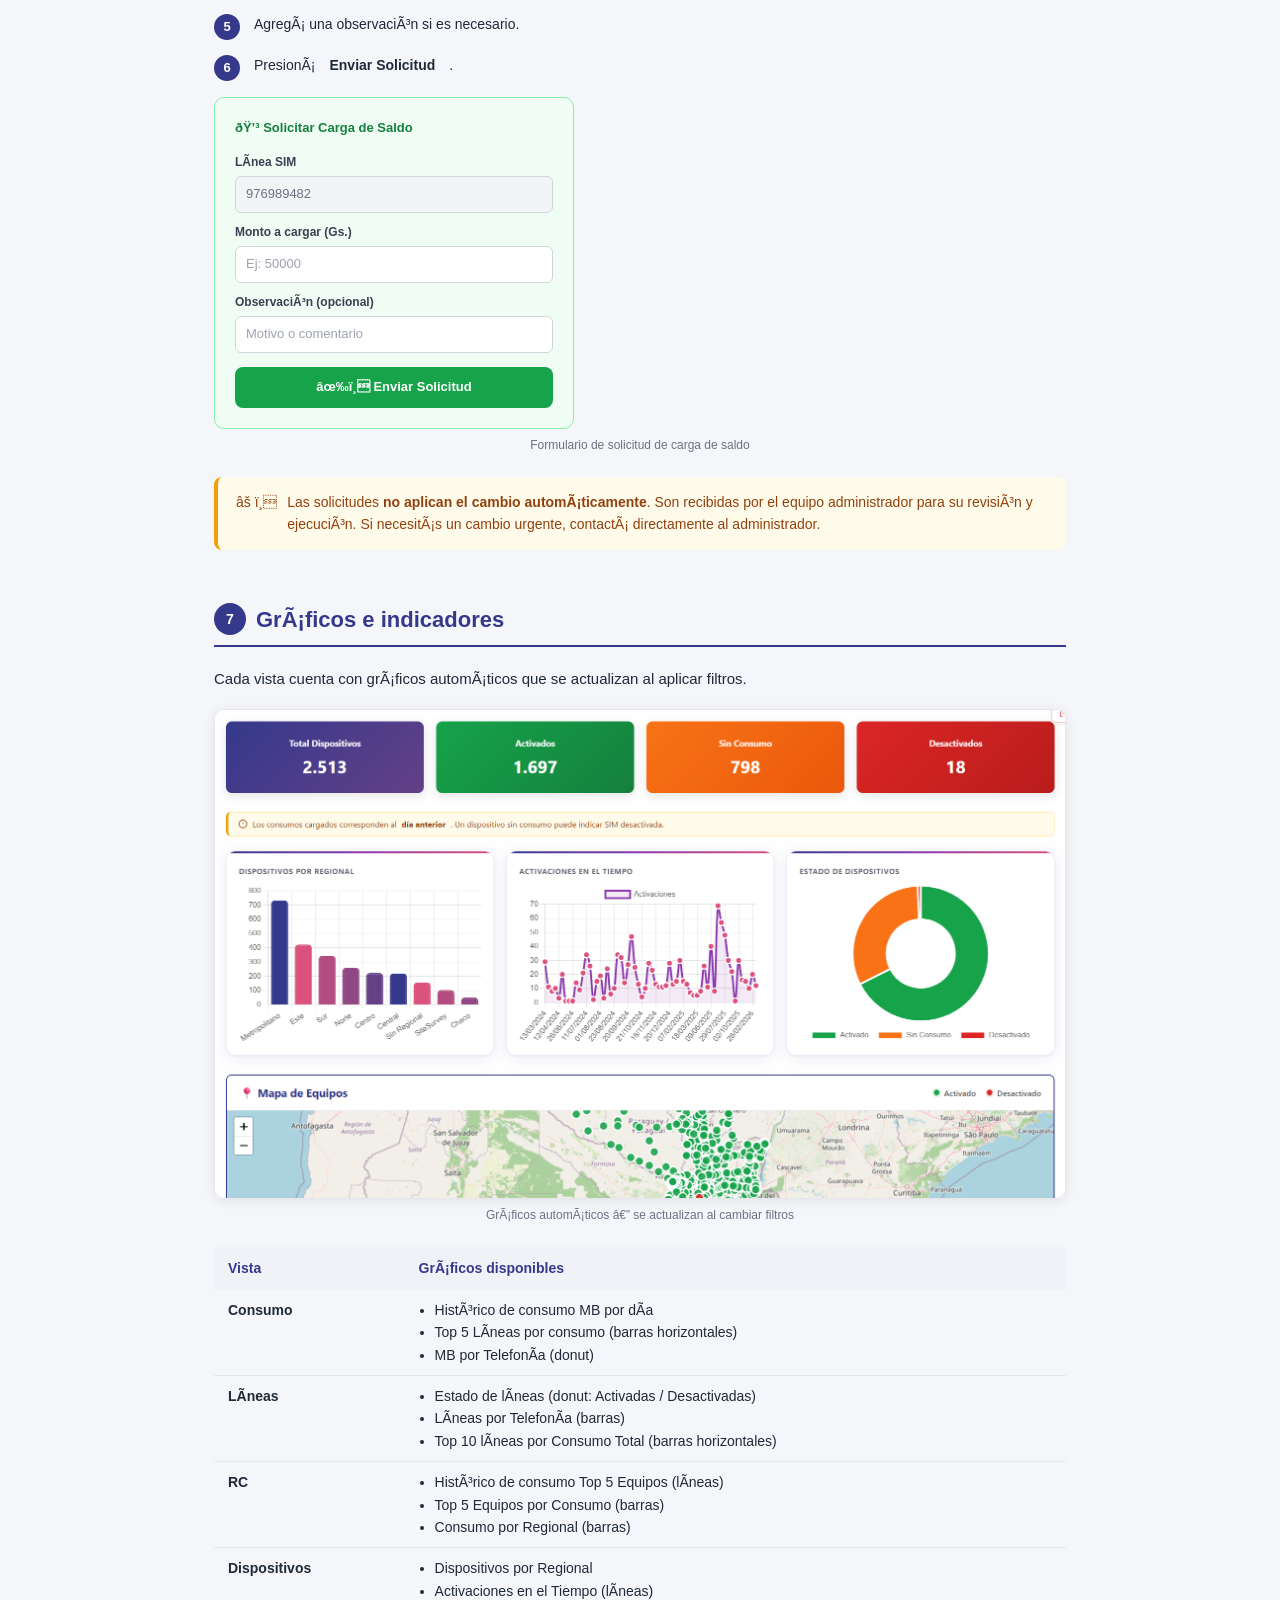
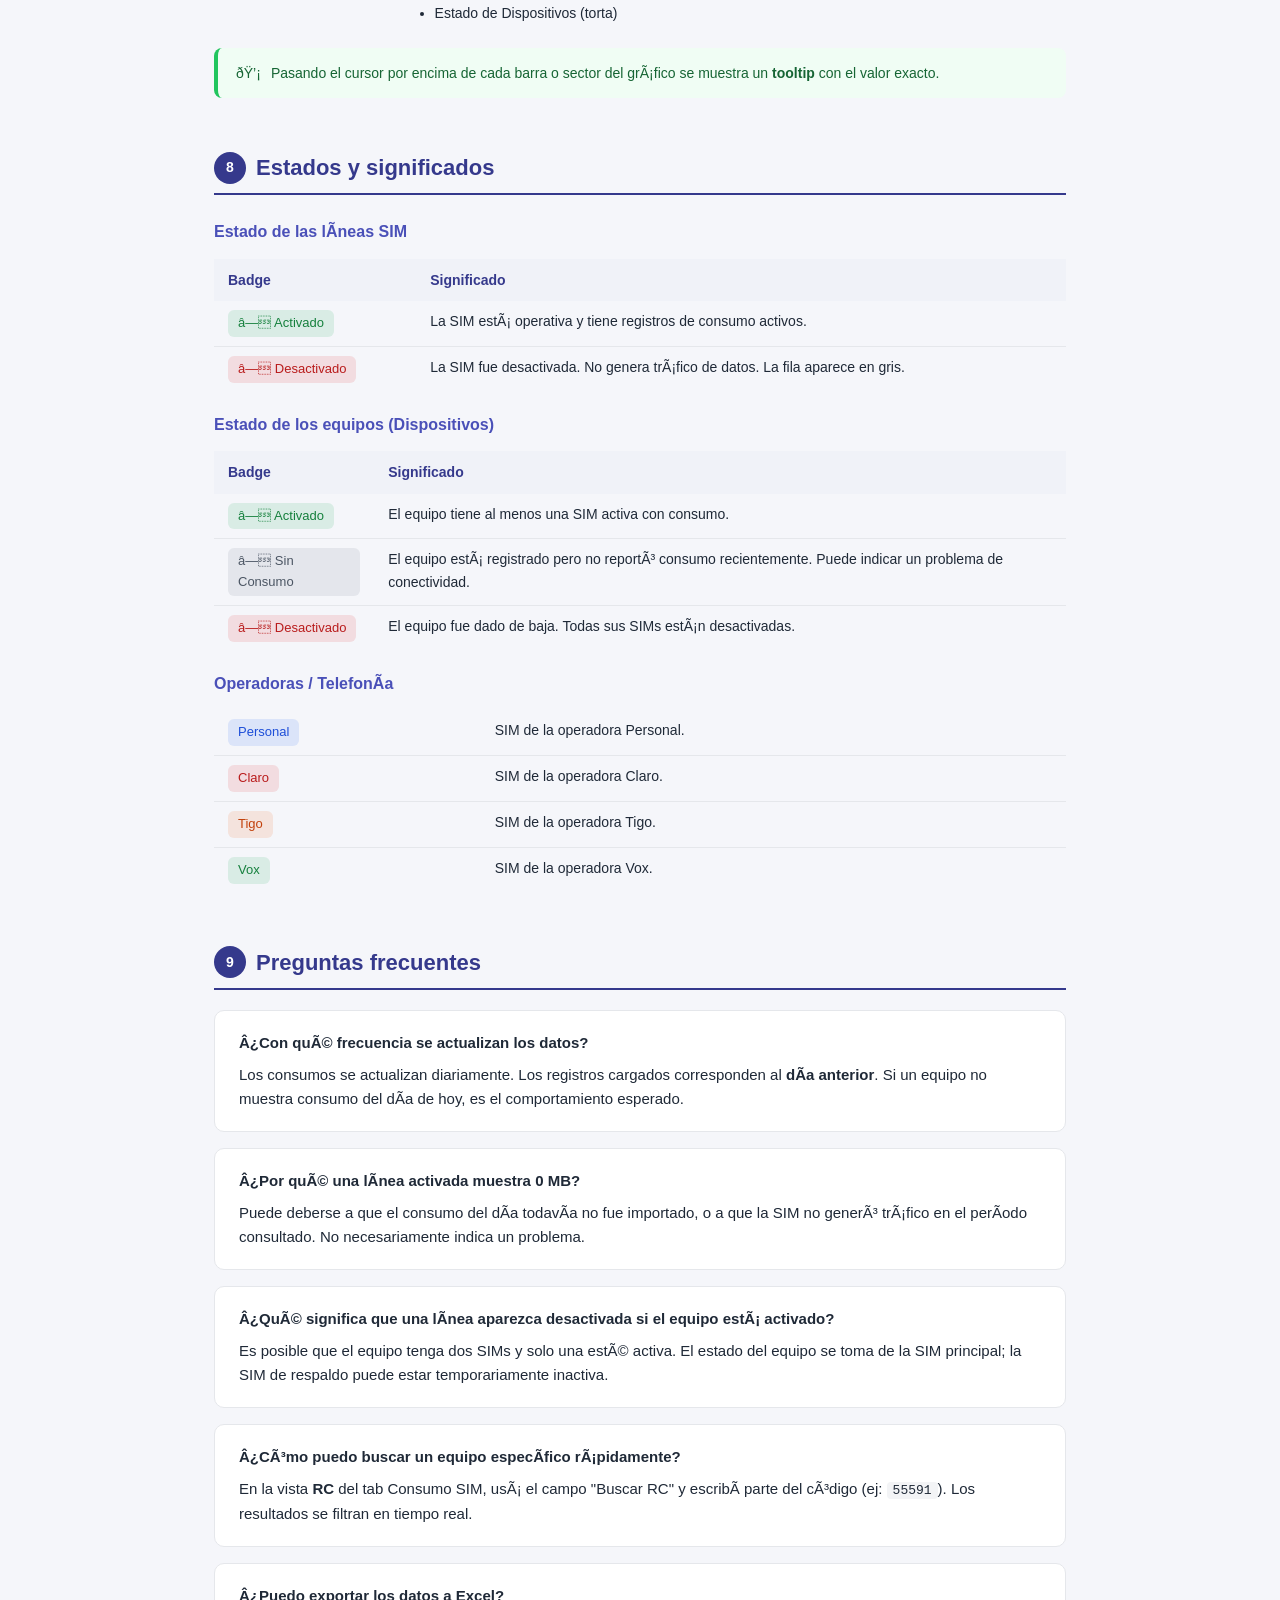
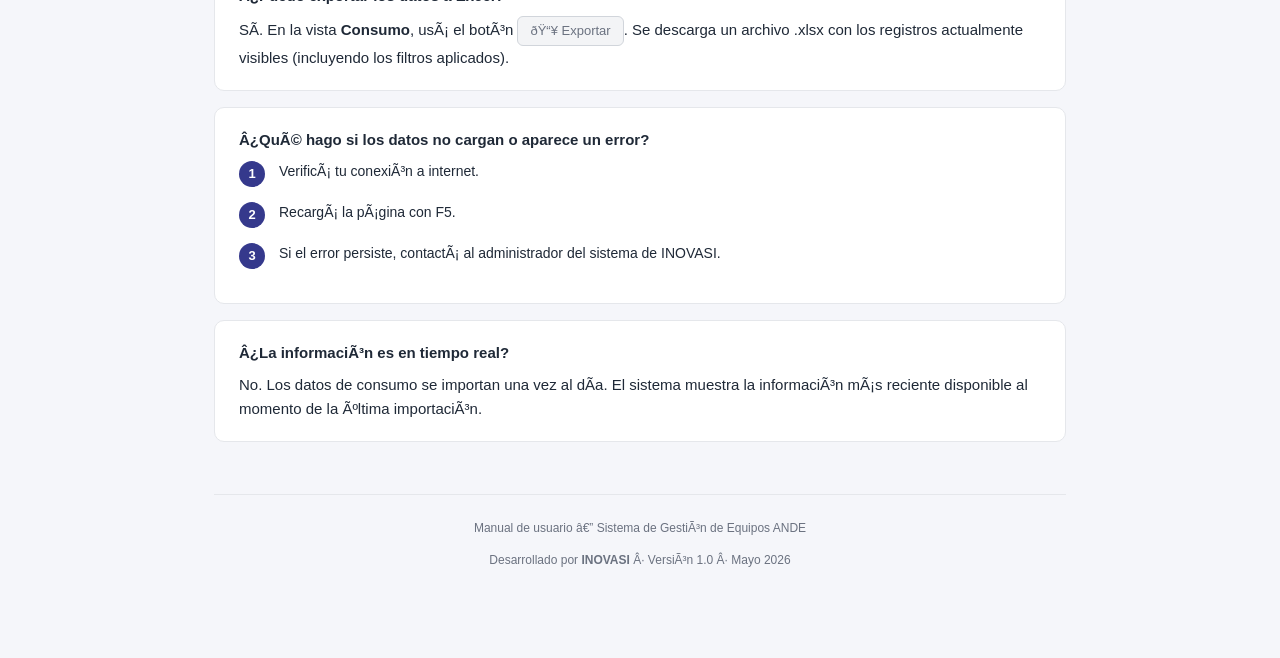
==== commit d205e082: "Fix rutas de imagenes: imagenes/ → Imagenes/ para GitHub Pages (case-sensitive)" ====
--- a/manual-ande.html
+++ b/manual-ande.html
@@ -1,9 +1,9 @@
-<!DOCTYPE html>
+﻿<!DOCTYPE html>
 <html lang="es">
 <head>
     <meta charset="UTF-8">
     <meta name="viewport" content="width=device-width, initial-scale=1.0">
-    <title>Manual de Usuario — Gestión de Equipos ANDE RC</title>
+    <title>Manual de Usuario â€” GestiÃ³n de Equipos ANDE RC</title>
     <style>
         :root {
             --azul:    #35398C;
@@ -26,7 +26,7 @@
             line-height: 1.6;
         }
 
-        /* ── PORTADA ─────────────────────────────────────────── */
+        /* â”€â”€ PORTADA â”€â”€â”€â”€â”€â”€â”€â”€â”€â”€â”€â”€â”€â”€â”€â”€â”€â”€â”€â”€â”€â”€â”€â”€â”€â”€â”€â”€â”€â”€â”€â”€â”€â”€â”€â”€â”€â”€â”€â”€â”€â”€â”€ */
         .cover {
             background: linear-gradient(135deg, var(--azul) 0%, var(--azul-cl) 100%);
             color: #fff;
@@ -45,10 +45,10 @@
             font-size: 13px;
         }
 
-        /* ── LAYOUT ──────────────────────────────────────────── */
+        /* â”€â”€ LAYOUT â”€â”€â”€â”€â”€â”€â”€â”€â”€â”€â”€â”€â”€â”€â”€â”€â”€â”€â”€â”€â”€â”€â”€â”€â”€â”€â”€â”€â”€â”€â”€â”€â”€â”€â”€â”€â”€â”€â”€â”€â”€â”€â”€â”€ */
         .wrapper { max-width: 900px; margin: 0 auto; padding: 40px 24px 80px; }
 
-        /* ── ÍNDICE ──────────────────────────────────────────── */
+        /* â”€â”€ ÃNDICE â”€â”€â”€â”€â”€â”€â”€â”€â”€â”€â”€â”€â”€â”€â”€â”€â”€â”€â”€â”€â”€â”€â”€â”€â”€â”€â”€â”€â”€â”€â”€â”€â”€â”€â”€â”€â”€â”€â”€â”€â”€â”€â”€â”€ */
         .toc {
             background: var(--card);
             border: 1px solid var(--border);
@@ -62,7 +62,7 @@
         .toc a { color: var(--azul-cl); text-decoration: none; }
         .toc a:hover { text-decoration: underline; }
 
-        /* ── SECCIONES ───────────────────────────────────────── */
+        /* â”€â”€ SECCIONES â”€â”€â”€â”€â”€â”€â”€â”€â”€â”€â”€â”€â”€â”€â”€â”€â”€â”€â”€â”€â”€â”€â”€â”€â”€â”€â”€â”€â”€â”€â”€â”€â”€â”€â”€â”€â”€â”€â”€â”€â”€ */
         section { margin-bottom: 52px; scroll-margin-top: 24px; }
 
         h2.seccion {
@@ -93,7 +93,7 @@
 
         p { margin-bottom: 12px; }
 
-        /* ── IMÁGENES ────────────────────────────────────────── */
+        /* â”€â”€ IMÃGENES â”€â”€â”€â”€â”€â”€â”€â”€â”€â”€â”€â”€â”€â”€â”€â”€â”€â”€â”€â”€â”€â”€â”€â”€â”€â”€â”€â”€â”€â”€â”€â”€â”€â”€â”€â”€â”€â”€â”€â”€â”€â”€ */
         .img-block {
             margin: 18px 0 22px;
         }
@@ -121,7 +121,7 @@
         }
         .img-half .img-block { margin: 0; }
 
-        /* ── CARDS ───────────────────────────────────────────── */
+        /* â”€â”€ CARDS â”€â”€â”€â”€â”€â”€â”€â”€â”€â”€â”€â”€â”€â”€â”€â”€â”€â”€â”€â”€â”€â”€â”€â”€â”€â”€â”€â”€â”€â”€â”€â”€â”€â”€â”€â”€â”€â”€â”€â”€â”€â”€â”€â”€â”€ */
         .card {
             background: var(--card);
             border: 1px solid var(--border);
@@ -136,14 +136,14 @@
             font-size: 15px;
         }
 
-        /* ── TABLA ───────────────────────────────────────────── */
+        /* â”€â”€ TABLA â”€â”€â”€â”€â”€â”€â”€â”€â”€â”€â”€â”€â”€â”€â”€â”€â”€â”€â”€â”€â”€â”€â”€â”€â”€â”€â”€â”€â”€â”€â”€â”€â”€â”€â”€â”€â”€â”€â”€â”€â”€â”€â”€â”€â”€ */
         table { width: 100%; border-collapse: collapse; margin: 14px 0; font-size: 14px; }
         th { background: #f0f2f8; color: var(--azul); font-weight: 600; text-align: left; padding: 10px 14px; }
         td { padding: 9px 14px; border-bottom: 1px solid var(--border); vertical-align: top; }
         tr:last-child td { border-bottom: none; }
         tr:hover td { background: #f9fafb; }
 
-        /* ── BADGES ──────────────────────────────────────────── */
+        /* â”€â”€ BADGES â”€â”€â”€â”€â”€â”€â”€â”€â”€â”€â”€â”€â”€â”€â”€â”€â”€â”€â”€â”€â”€â”€â”€â”€â”€â”€â”€â”€â”€â”€â”€â”€â”€â”€â”€â”€â”€â”€â”€â”€â”€â”€â”€â”€ */
         .badge {
             display: inline-flex; align-items: center; gap: 5px;
             border-radius: 6px; padding: 3px 10px; font-size: 13px; font-weight: 500;
@@ -154,7 +154,7 @@
         .badge-azul   { background: rgba(37,99,235,.12);  color: #1d4ed8; }
         .badge-naranja{ background: rgba(234,88,12,.12);  color: #c2410c; }
 
-        /* ── ALERT ───────────────────────────────────────────── */
+        /* â”€â”€ ALERT â”€â”€â”€â”€â”€â”€â”€â”€â”€â”€â”€â”€â”€â”€â”€â”€â”€â”€â”€â”€â”€â”€â”€â”€â”€â”€â”€â”€â”€â”€â”€â”€â”€â”€â”€â”€â”€â”€â”€â”€â”€â”€â”€â”€â”€ */
         .alert {
             border-radius: 8px; padding: 14px 18px; margin-bottom: 16px;
             display: flex; gap: 10px; align-items: flex-start; font-size: 14px;
@@ -163,7 +163,7 @@
         .alert-warn  { background: #fffbeb; border-left: 4px solid #f59e0b; color: #92400e; }
         .alert-tip   { background: #f0fdf4; border-left: 4px solid #22c55e; color: #166534; }
 
-        /* ── STEPS ───────────────────────────────────────────── */
+        /* â”€â”€ STEPS â”€â”€â”€â”€â”€â”€â”€â”€â”€â”€â”€â”€â”€â”€â”€â”€â”€â”€â”€â”€â”€â”€â”€â”€â”€â”€â”€â”€â”€â”€â”€â”€â”€â”€â”€â”€â”€â”€â”€â”€â”€â”€â”€â”€â”€ */
         .steps { counter-reset: step; list-style: none; padding: 0; }
         .steps li {
             counter-increment: step;
@@ -179,7 +179,7 @@
             font-size: 13px; font-weight: 700; flex-shrink: 0; margin-top: 1px;
         }
 
-        /* ── BOTÓN SIMULADO ──────────────────────────────────── */
+        /* â”€â”€ BOTÃ“N SIMULADO â”€â”€â”€â”€â”€â”€â”€â”€â”€â”€â”€â”€â”€â”€â”€â”€â”€â”€â”€â”€â”€â”€â”€â”€â”€â”€â”€â”€â”€â”€â”€â”€â”€â”€â”€â”€ */
         .btn-sim {
             display: inline-flex; align-items: center; gap: 5px;
             border-radius: 6px; padding: 4px 12px; font-size: 13px; font-weight: 500;
@@ -188,7 +188,7 @@
         .btn-azul    { background: var(--azul); color: #fff; border-color: var(--azul); }
         .btn-gris    { background: #f3f4f6; color: var(--gris); border-color: #d1d5db; }
 
-        /* ── VIEW TABS ───────────────────────────────────────── */
+        /* â”€â”€ VIEW TABS â”€â”€â”€â”€â”€â”€â”€â”€â”€â”€â”€â”€â”€â”€â”€â”€â”€â”€â”€â”€â”€â”€â”€â”€â”€â”€â”€â”€â”€â”€â”€â”€â”€â”€â”€â”€â”€â”€â”€â”€â”€ */
         .view-tabs { display: flex; gap: 6px; margin: 14px 0 6px; }
         .vt {
             border-radius: 6px; padding: 5px 14px; font-size: 13px; font-weight: 500;
@@ -196,7 +196,7 @@
         }
         .vt.active { background: var(--azul); color: #fff; border-color: var(--azul); }
 
-        /* ── COLUMNA ─────────────────────────────────────────── */
+        /* â”€â”€ COLUMNA â”€â”€â”€â”€â”€â”€â”€â”€â”€â”€â”€â”€â”€â”€â”€â”€â”€â”€â”€â”€â”€â”€â”€â”€â”€â”€â”€â”€â”€â”€â”€â”€â”€â”€â”€â”€â”€â”€â”€â”€â”€â”€â”€ */
         .col2 { display: grid; grid-template-columns: 1fr 1fr; gap: 16px; margin-bottom: 16px; }
         @media (max-width: 600px) { .col2 { grid-template-columns: 1fr; } }
 
@@ -205,7 +205,7 @@
             padding: 1px 6px; font-size: 13px; font-family: monospace;
         }
 
-        /* ── FOOTER ──────────────────────────────────────────── */
+        /* â”€â”€ FOOTER â”€â”€â”€â”€â”€â”€â”€â”€â”€â”€â”€â”€â”€â”€â”€â”€â”€â”€â”€â”€â”€â”€â”€â”€â”€â”€â”€â”€â”€â”€â”€â”€â”€â”€â”€â”€â”€â”€â”€â”€â”€â”€â”€â”€ */
         footer {
             text-align: center; font-size: 12px; color: var(--muted);
             border-top: 1px solid var(--border); padding: 24px 0 0; margin-top: 40px;
@@ -216,31 +216,31 @@
 
 <!-- PORTADA -->
 <div class="cover">
-    <div class="brand">INOVASI — Tecnología que trabaja por vos</div>
-    <h1>📡 Manual de Usuario</h1>
-    <div class="sub">Sistema de Gestión de Equipos ANDE · Perfil: Consulta</div>
-    <div class="badge-cover">Versión 1.0 — Mayo 2026</div>
+    <div class="brand">INOVASI â€” TecnologÃ­a que trabaja por vos</div>
+    <h1>ðŸ“¡ Manual de Usuario</h1>
+    <div class="sub">Sistema de GestiÃ³n de Equipos ANDE Â· Perfil: Consulta</div>
+    <div class="badge-cover">VersiÃ³n 1.0 â€” Mayo 2026</div>
 </div>
 
 <div class="wrapper">
 
-    <!-- ÍNDICE -->
+    <!-- ÃNDICE -->
     <div class="toc">
-        <h2>📋 Contenido</h2>
+        <h2>ðŸ“‹ Contenido</h2>
         <ol>
             <li><a href="#s1">Acceso al sistema (Login)</a></li>
-            <li><a href="#s2">Pantalla principal y navegación</a></li>
+            <li><a href="#s2">Pantalla principal y navegaciÃ³n</a></li>
             <li><a href="#s3">Tab Consumo SIM</a>
                 <ol style="margin-top:4px;margin-left:16px">
                     <li><a href="#s3-consumo">Vista Consumo</a></li>
-                    <li><a href="#s3-lineas">Vista Líneas</a></li>
+                    <li><a href="#s3-lineas">Vista LÃ­neas</a></li>
                     <li><a href="#s3-rc">Vista RC (por equipo)</a></li>
                 </ol>
             </li>
             <li><a href="#s4">Tab Dispositivos</a></li>
             <li><a href="#s5">Panel de detalle RC</a></li>
-            <li><a href="#s6">Solicitudes (desactivación, cambio SIM, saldo)</a></li>
-            <li><a href="#s7">Gráficos e indicadores</a></li>
+            <li><a href="#s6">Solicitudes (desactivaciÃ³n, cambio SIM, saldo)</a></li>
+            <li><a href="#s7">GrÃ¡ficos e indicadores</a></li>
             <li><a href="#s8">Estados y significados</a></li>
             <li><a href="#s9">Preguntas frecuentes</a></li>
         </ol>
@@ -250,61 +250,61 @@
     <section id="s1">
         <h2 class="seccion"><span class="num">1</span> Acceso al sistema</h2>
 
-        <p>Al abrir la aplicación aparece la pantalla de inicio de sesión.</p>
+        <p>Al abrir la aplicaciÃ³n aparece la pantalla de inicio de sesiÃ³n.</p>
 
         <ol class="steps">
-            <li>Ingresá tu <strong>usuario</strong> en el primer campo.</li>
-            <li>Ingresá tu <strong>contraseña</strong> en el segundo campo. Podés usar el ícono del ojo para mostrar u ocultar los caracteres.</li>
-            <li>Presioná el botón <span class="btn-sim btn-azul">Ingresar</span> o la tecla <code>Enter</code>.</li>
+            <li>IngresÃ¡ tu <strong>usuario</strong> en el primer campo.</li>
+            <li>IngresÃ¡ tu <strong>contraseÃ±a</strong> en el segundo campo. PodÃ©s usar el Ã­cono del ojo para mostrar u ocultar los caracteres.</li>
+            <li>PresionÃ¡ el botÃ³n <span class="btn-sim btn-azul">Ingresar</span> o la tecla <code>Enter</code>.</li>
         </ol>
 
         <div class="alert alert-warn">
-            <span>⚠️</span>
-            <span>Si aparece el mensaje <em>"Usuario o contraseña incorrectos"</em>, verificá que no tengas el Bloq Mayús activado e intentá nuevamente. Si el problema persiste, contactá al administrador del sistema.</span>
+            <span>âš ï¸</span>
+            <span>Si aparece el mensaje <em>"Usuario o contraseÃ±a incorrectos"</em>, verificÃ¡ que no tengas el Bloq MayÃºs activado e intentÃ¡ nuevamente. Si el problema persiste, contactÃ¡ al administrador del sistema.</span>
         </div>
 
         <div class="alert alert-info">
-            <span>ℹ️</span>
-            <span>La sesión se mantiene activa si recargás la página (F5). Se cierra automáticamente al cerrar la pestaña del navegador.</span>
+            <span>â„¹ï¸</span>
+            <span>La sesiÃ³n se mantiene activa si recargÃ¡s la pÃ¡gina (F5). Se cierra automÃ¡ticamente al cerrar la pestaÃ±a del navegador.</span>
         </div>
     </section>
 
-    <!-- 2. NAVEGACIÓN -->
+    <!-- 2. NAVEGACIÃ“N -->
     <section id="s2">
-        <h2 class="seccion"><span class="num">2</span> Pantalla principal y navegación</h2>
-
-        <p>Una vez autenticado, verás la pantalla principal con dos pestañas en la parte superior:</p>
-
-        <table>
-            <tr>
-                <th>Pestaña</th>
-                <th>Qué muestra</th>
-            </tr>
-            <tr>
-                <td><strong>📊 Consumo SIM</strong></td>
-                <td>Historial de consumo de datos por línea SIM, inventario de líneas y vista por equipo RC. Es la pestaña que se abre por defecto.</td>
-            </tr>
-            <tr>
-                <td><strong>🖥️ Dispositivos</strong></td>
-                <td>Listado de todos los equipos ANDE con su código RC, ubicación, SIMs asignadas y mapa geográfico.</td>
+        <h2 class="seccion"><span class="num">2</span> Pantalla principal y navegaciÃ³n</h2>
+
+        <p>Una vez autenticado, verÃ¡s la pantalla principal con dos pestaÃ±as en la parte superior:</p>
+
+        <table>
+            <tr>
+                <th>PestaÃ±a</th>
+                <th>QuÃ© muestra</th>
+            </tr>
+            <tr>
+                <td><strong>ðŸ“Š Consumo SIM</strong></td>
+                <td>Historial de consumo de datos por lÃ­nea SIM, inventario de lÃ­neas y vista por equipo RC. Es la pestaÃ±a que se abre por defecto.</td>
+            </tr>
+            <tr>
+                <td><strong>ðŸ–¥ï¸ Dispositivos</strong></td>
+                <td>Listado de todos los equipos ANDE con su cÃ³digo RC, ubicaciÃ³n, SIMs asignadas y mapa geogrÃ¡fico.</td>
             </tr>
         </table>
 
         <div class="img-half">
             <div class="img-block">
-                <img src="imagenes/2.consumo sim.png" alt="Tab Consumo SIM">
+                <img src="Imagenes/2.consumo sim.png" alt="Tab Consumo SIM">
                 <div class="img-caption">Tab Consumo SIM</div>
             </div>
             <div class="img-block">
-                <img src="imagenes/2.dispositivos.png" alt="Tab Dispositivos">
+                <img src="Imagenes/2.dispositivos.png" alt="Tab Dispositivos">
                 <div class="img-caption">Tab Dispositivos</div>
             </div>
         </div>
 
-        <p>Para <strong>cerrar sesión</strong>, hacé clic en el botón <span class="btn-sim btn-gris">⬅ Salir</span> en la esquina superior derecha.</p>
+        <p>Para <strong>cerrar sesiÃ³n</strong>, hacÃ© clic en el botÃ³n <span class="btn-sim btn-gris">â¬… Salir</span> en la esquina superior derecha.</p>
 
         <div class="alert alert-tip">
-            <span>💡</span>
+            <span>ðŸ’¡</span>
             <span>Los botones de <strong>Buscar</strong> y <strong>Limpiar</strong> en los filtros generan consultas a la base de datos. Es normal que tarden unos segundos si hay muchos registros.</span>
         </div>
     </section>
@@ -313,130 +313,130 @@
     <section id="s3">
         <h2 class="seccion"><span class="num">3</span> Tab Consumo SIM</h2>
 
-        <p>Esta pestaña concentra toda la información de consumo. Tiene tres sub-vistas que se seleccionan con los botones:</p>
+        <p>Esta pestaÃ±a concentra toda la informaciÃ³n de consumo. Tiene tres sub-vistas que se seleccionan con los botones:</p>
 
         <div class="view-tabs">
             <div class="vt active">Consumo</div>
-            <div class="vt">Líneas</div>
+            <div class="vt">LÃ­neas</div>
             <div class="vt">RC</div>
         </div>
 
         <!-- 3.1 CONSUMO -->
-        <h3 class="sub" id="s3-consumo">📈 Vista Consumo</h3>
-
-        <p>Muestra el historial detallado de consumo: <strong>una fila por línea SIM por fecha de registro</strong>. Es útil para ver la evolución diaria o mensual de una línea.</p>
+        <h3 class="sub" id="s3-consumo">ðŸ“ˆ Vista Consumo</h3>
+
+        <p>Muestra el historial detallado de consumo: <strong>una fila por lÃ­nea SIM por fecha de registro</strong>. Es Ãºtil para ver la evoluciÃ³n diaria o mensual de una lÃ­nea.</p>
 
         <div class="img-block">
-            <img src="imagenes/3. vista consumo.png" alt="Vista Consumo">
-            <div class="img-caption">Vista Consumo — historial por línea y fecha</div>
+            <img src="Imagenes/3. vista consumo.png" alt="Vista Consumo">
+            <div class="img-caption">Vista Consumo â€” historial por lÃ­nea y fecha</div>
         </div>
 
         <h3 class="sub" style="font-size:14px;margin-top:18px">Filtros disponibles</h3>
         <table>
-            <tr><th>Filtro</th><th>Descripción</th></tr>
-            <tr><td><strong>Telefonía</strong></td><td>Filtra por operadora: Personal, Claro, Tigo o Vox.</td></tr>
-            <tr><td><strong>Estado</strong></td><td>Filtra por estado de la línea: <em>Todos / Activado / Desactivado</em>.</td></tr>
-            <tr><td><strong>RC</strong></td><td>Buscá por código de equipo (ej. <code>RC_55591</code>).</td></tr>
-            <tr><td><strong>Nº / IMEI</strong></td><td>Buscá por número de teléfono o número IMEI de la SIM.</td></tr>
-            <tr><td><strong>Desde / Hasta</strong></td><td>Acotá el período de fechas a consultar.</td></tr>
-        </table>
-
-        <p>Hacé clic en <span class="btn-sim btn-azul">Buscar</span> para aplicar los filtros, o en <span class="btn-sim btn-gris">Limpiar</span> para reiniciarlos.</p>
+            <tr><th>Filtro</th><th>DescripciÃ³n</th></tr>
+            <tr><td><strong>TelefonÃ­a</strong></td><td>Filtra por operadora: Personal, Claro, Tigo o Vox.</td></tr>
+            <tr><td><strong>Estado</strong></td><td>Filtra por estado de la lÃ­nea: <em>Todos / Activado / Desactivado</em>.</td></tr>
+            <tr><td><strong>RC</strong></td><td>BuscÃ¡ por cÃ³digo de equipo (ej. <code>RC_55591</code>).</td></tr>
+            <tr><td><strong>NÂº / IMEI</strong></td><td>BuscÃ¡ por nÃºmero de telÃ©fono o nÃºmero IMEI de la SIM.</td></tr>
+            <tr><td><strong>Desde / Hasta</strong></td><td>AcotÃ¡ el perÃ­odo de fechas a consultar.</td></tr>
+        </table>
+
+        <p>HacÃ© clic en <span class="btn-sim btn-azul">Buscar</span> para aplicar los filtros, o en <span class="btn-sim btn-gris">Limpiar</span> para reiniciarlos.</p>
 
         <h3 class="sub" style="font-size:14px;margin-top:18px">Columnas de la tabla</h3>
         <table>
             <tr><th>Columna</th><th>Significado</th></tr>
-            <tr><td><strong>Estado</strong></td><td>Badge de color: <span class="badge badge-verde">● Activado</span> o <span class="badge badge-rojo">● Desactivado</span></td></tr>
-            <tr><td><strong>Número</strong></td><td>Número de la SIM. Hacé clic para filtrar el historial de esa línea.</td></tr>
-            <tr><td><strong>IMEI</strong></td><td>Identificador único del módulo SIM.</td></tr>
-            <tr><td><strong>RC</strong></td><td>Código del equipo al que pertenece la SIM. Hacé clic para abrir el panel de detalle.</td></tr>
-            <tr><td><strong>Telefonía</strong></td><td>Operadora de la SIM.</td></tr>
+            <tr><td><strong>Estado</strong></td><td>Badge de color: <span class="badge badge-verde">â— Activado</span> o <span class="badge badge-rojo">â— Desactivado</span></td></tr>
+            <tr><td><strong>NÃºmero</strong></td><td>NÃºmero de la SIM. HacÃ© clic para filtrar el historial de esa lÃ­nea.</td></tr>
+            <tr><td><strong>IMEI</strong></td><td>Identificador Ãºnico del mÃ³dulo SIM.</td></tr>
+            <tr><td><strong>RC</strong></td><td>CÃ³digo del equipo al que pertenece la SIM. HacÃ© clic para abrir el panel de detalle.</td></tr>
+            <tr><td><strong>TelefonÃ­a</strong></td><td>Operadora de la SIM.</td></tr>
             <tr><td><strong>MB</strong></td><td>Megabytes consumidos en esa fecha.</td></tr>
             <tr><td><strong>Fecha</strong></td><td>Fecha del registro de consumo.</td></tr>
         </table>
 
         <div class="alert alert-info">
-            <span>ℹ️</span>
-            <span>El <strong>total de consumo</strong> del período filtrado aparece arriba de la tabla como <em>Total consumo: X MB</em>.</span>
-        </div>
-
-        <h3 class="sub" style="font-size:14px;margin-top:18px">Botones de acción</h3>
+            <span>â„¹ï¸</span>
+            <span>El <strong>total de consumo</strong> del perÃ­odo filtrado aparece arriba de la tabla como <em>Total consumo: X MB</em>.</span>
+        </div>
+
+        <h3 class="sub" style="font-size:14px;margin-top:18px">Botones de acciÃ³n</h3>
         <div class="col2">
             <div class="card">
-                <div class="card-title">📥 Exportar</div>
+                <div class="card-title">ðŸ“¥ Exportar</div>
                 Descarga los datos visibles en la tabla como archivo Excel (.xlsx).
             </div>
             <div class="card">
-                <div class="card-title">🖨️ Imprimir</div>
-                Abre el diálogo de impresión con un formato limpio sin filtros ni botones.
-            </div>
-        </div>
-
-        <!-- 3.2 LÍNEAS -->
-        <h3 class="sub" id="s3-lineas">📋 Vista Líneas</h3>
-
-        <p>Muestra el <strong>inventario de líneas únicas</strong> registradas en el sistema. Cada fila es una SIM diferente, con su consumo del mes actual y el consumo total acumulado.</p>
+                <div class="card-title">ðŸ–¨ï¸ Imprimir</div>
+                Abre el diÃ¡logo de impresiÃ³n con un formato limpio sin filtros ni botones.
+            </div>
+        </div>
+
+        <!-- 3.2 LÃNEAS -->
+        <h3 class="sub" id="s3-lineas">ðŸ“‹ Vista LÃ­neas</h3>
+
+        <p>Muestra el <strong>inventario de lÃ­neas Ãºnicas</strong> registradas en el sistema. Cada fila es una SIM diferente, con su consumo del mes actual y el consumo total acumulado.</p>
 
         <div class="img-block">
-            <img src="imagenes/3.vista lineas.png" alt="Vista Líneas">
-            <div class="img-caption">Vista Líneas — inventario único de SIMs con totales</div>
+            <img src="Imagenes/3.vista lineas.png" alt="Vista LÃ­neas">
+            <div class="img-caption">Vista LÃ­neas â€” inventario Ãºnico de SIMs con totales</div>
         </div>
 
         <h3 class="sub" style="font-size:14px;margin-top:18px">Filtros disponibles</h3>
         <table>
-            <tr><th>Filtro</th><th>Descripción</th></tr>
-            <tr><td><strong>Buscar línea</strong></td><td>Búsqueda libre por Número, IMEI, código RC. Los resultados se actualizan automáticamente mientras escribís.</td></tr>
-            <tr><td><strong>Telefonía</strong></td><td>Filtra por operadora.</td></tr>
+            <tr><th>Filtro</th><th>DescripciÃ³n</th></tr>
+            <tr><td><strong>Buscar lÃ­nea</strong></td><td>BÃºsqueda libre por NÃºmero, IMEI, cÃ³digo RC. Los resultados se actualizan automÃ¡ticamente mientras escribÃ­s.</td></tr>
+            <tr><td><strong>TelefonÃ­a</strong></td><td>Filtra por operadora.</td></tr>
             <tr><td><strong>Estado</strong></td><td>Filtra por Activado o Desactivado.</td></tr>
         </table>
 
         <h3 class="sub" style="font-size:14px;margin-top:18px">Columnas de la tabla</h3>
         <table>
             <tr><th>Columna</th><th>Significado</th></tr>
-            <tr><td><strong>Estado</strong></td><td>Estado actual de la línea.</td></tr>
-            <tr><td><strong>Número</strong></td><td>Número de la SIM. Clic para ver su historial en la vista Consumo.</td></tr>
-            <tr><td><strong>IMEI</strong></td><td>Identificador del módulo SIM.</td></tr>
-            <tr><td><strong>Telefonía</strong></td><td>Operadora.</td></tr>
+            <tr><td><strong>Estado</strong></td><td>Estado actual de la lÃ­nea.</td></tr>
+            <tr><td><strong>NÃºmero</strong></td><td>NÃºmero de la SIM. Clic para ver su historial en la vista Consumo.</td></tr>
+            <tr><td><strong>IMEI</strong></td><td>Identificador del mÃ³dulo SIM.</td></tr>
+            <tr><td><strong>TelefonÃ­a</strong></td><td>Operadora.</td></tr>
             <tr><td><strong>RC</strong></td><td>Equipo al que pertenece. Clic para ver el panel de detalle.</td></tr>
             <tr><td><strong>MB Mes</strong></td><td>Consumo del mes en curso.</td></tr>
-            <tr><td><strong>MB Total</strong></td><td>Consumo total histórico acumulado.</td></tr>
+            <tr><td><strong>MB Total</strong></td><td>Consumo total histÃ³rico acumulado.</td></tr>
         </table>
 
         <div class="alert alert-tip">
-            <span>💡</span>
-            <span>Encima de la tabla se muestran los <strong>totales del filtro activo</strong>: <em>MB Mes</em> (suma del mes actual) y <em>MB Total</em> (suma histórica).</span>
+            <span>ðŸ’¡</span>
+            <span>Encima de la tabla se muestran los <strong>totales del filtro activo</strong>: <em>MB Mes</em> (suma del mes actual) y <em>MB Total</em> (suma histÃ³rica).</span>
         </div>
 
         <!-- 3.3 RC -->
-        <h3 class="sub" id="s3-rc">🔧 Vista RC (por equipo)</h3>
-
-        <p>Muestra el consumo <strong>agrupado por código RC</strong>. Cada fila representa un equipo con sus dos SIMs (principal y respaldo) y el consumo total.</p>
+        <h3 class="sub" id="s3-rc">ðŸ”§ Vista RC (por equipo)</h3>
+
+        <p>Muestra el consumo <strong>agrupado por cÃ³digo RC</strong>. Cada fila representa un equipo con sus dos SIMs (principal y respaldo) y el consumo total.</p>
 
         <div class="img-block">
-            <img src="imagenes/3.vista rc.png" alt="Vista RC">
-            <div class="img-caption">Vista RC — consumo agrupado por equipo</div>
+            <img src="Imagenes/3.vista rc.png" alt="Vista RC">
+            <div class="img-caption">Vista RC â€” consumo agrupado por equipo</div>
         </div>
 
         <h3 class="sub" style="font-size:14px;margin-top:18px">Filtros disponibles</h3>
         <table>
-            <tr><th>Filtro</th><th>Descripción</th></tr>
-            <tr><td><strong>Buscar RC</strong></td><td>Escribe parte del código RC para filtrar resultados en tiempo real.</td></tr>
-            <tr><td><strong>Regional</strong></td><td>Filtra por regional geográfica.</td></tr>
+            <tr><th>Filtro</th><th>DescripciÃ³n</th></tr>
+            <tr><td><strong>Buscar RC</strong></td><td>Escribe parte del cÃ³digo RC para filtrar resultados en tiempo real.</td></tr>
+            <tr><td><strong>Regional</strong></td><td>Filtra por regional geogrÃ¡fica.</td></tr>
         </table>
 
         <h3 class="sub" style="font-size:14px;margin-top:18px">Columnas de la tabla</h3>
         <table>
             <tr><th>Columna</th><th>Significado</th></tr>
-            <tr><td><strong>RC</strong></td><td>Código del equipo. Clic para abrir el panel de detalle.</td></tr>
+            <tr><td><strong>RC</strong></td><td>CÃ³digo del equipo. Clic para abrir el panel de detalle.</td></tr>
             <tr><td><strong>Regional</strong></td><td>Regional a la que pertenece el equipo.</td></tr>
-            <tr><td><strong>SIM Principal</strong></td><td>Número de la SIM primaria.</td></tr>
-            <tr><td><strong>MB SIM Principal</strong></td><td>Consumo de la SIM primaria en el período.</td></tr>
-            <tr><td><strong>SIM Respaldo</strong></td><td>Número de la SIM secundaria (si existe).</td></tr>
+            <tr><td><strong>SIM Principal</strong></td><td>NÃºmero de la SIM primaria.</td></tr>
+            <tr><td><strong>MB SIM Principal</strong></td><td>Consumo de la SIM primaria en el perÃ­odo.</td></tr>
+            <tr><td><strong>SIM Respaldo</strong></td><td>NÃºmero de la SIM secundaria (si existe).</td></tr>
             <tr><td><strong>MB SIM Respaldo</strong></td><td>Consumo de la SIM secundaria.</td></tr>
             <tr><td><strong>Total MB</strong></td><td>Suma de consumo de ambas SIMs.</td></tr>
         </table>
 
-        <p>Los encabezados con la flecha <code>↑↓</code> permiten <strong>ordenar</strong> la tabla haciendo clic sobre ellos. Un segundo clic invierte el orden.</p>
+        <p>Los encabezados con la flecha <code>â†‘â†“</code> permiten <strong>ordenar</strong> la tabla haciendo clic sobre ellos. Un segundo clic invierte el orden.</p>
     </section>
 
     <!-- 4. DISPOSITIVOS -->
@@ -446,36 +446,36 @@
         <p>Muestra el inventario completo de equipos ANDE con todos sus datos de registro.</p>
 
         <div class="img-block">
-            <img src="imagenes/4.vista Dispositivos.png" alt="Tab Dispositivos">
-            <div class="img-caption">Tab Dispositivos — listado completo de equipos</div>
+            <img src="Imagenes/4.vista Dispositivos.png" alt="Tab Dispositivos">
+            <div class="img-caption">Tab Dispositivos â€” listado completo de equipos</div>
         </div>
 
         <h3 class="sub">Filtros disponibles</h3>
         <table>
-            <tr><th>Filtro</th><th>Descripción</th></tr>
-            <tr><td><strong>Regional</strong></td><td>Filtra los equipos de una regional específica.</td></tr>
-            <tr><td><strong>Código</strong></td><td>Buscá por código RC (ej. <code>RC_55591</code>).</td></tr>
-            <tr><td><strong>Nº SIM</strong></td><td>Buscá por número de línea asignada al equipo.</td></tr>
-            <tr><td><strong>Fecha Activación</strong></td><td>Filtrá por la fecha en que fue activado el equipo.</td></tr>
-            <tr><td><strong>Estado</strong></td><td>Mostrá solo equipos Activados o Desactivados.</td></tr>
+            <tr><th>Filtro</th><th>DescripciÃ³n</th></tr>
+            <tr><td><strong>Regional</strong></td><td>Filtra los equipos de una regional especÃ­fica.</td></tr>
+            <tr><td><strong>CÃ³digo</strong></td><td>BuscÃ¡ por cÃ³digo RC (ej. <code>RC_55591</code>).</td></tr>
+            <tr><td><strong>NÂº SIM</strong></td><td>BuscÃ¡ por nÃºmero de lÃ­nea asignada al equipo.</td></tr>
+            <tr><td><strong>Fecha ActivaciÃ³n</strong></td><td>FiltrÃ¡ por la fecha en que fue activado el equipo.</td></tr>
+            <tr><td><strong>Estado</strong></td><td>MostrÃ¡ solo equipos Activados o Desactivados.</td></tr>
         </table>
 
         <h3 class="sub" style="margin-top:20px">Columnas de la tabla</h3>
         <table>
             <tr><th>Columna</th><th>Significado</th></tr>
-            <tr><td><strong>Estado</strong></td><td><span class="badge badge-verde">● Activado</span> o <span class="badge badge-rojo">● Desactivado</span></td></tr>
-            <tr><td><strong>Regional</strong></td><td>Regional geográfica del equipo.</td></tr>
-            <tr><td><strong>Código</strong></td><td>Código único del equipo (RC_XXXXX). Clic para abrir panel de detalle.</td></tr>
-            <tr><td><strong>Ubicación</strong></td><td>Descripción textual de dónde está instalado.</td></tr>
-            <tr><td><strong>SIM 1 - Num</strong></td><td>Número de la SIM principal.</td></tr>
-            <tr><td><strong>SIM 1 - IMEI</strong></td><td>IMEI del módulo SIM principal.</td></tr>
-            <tr><td><strong>SIM 2 - Num</strong></td><td>Número de la SIM de respaldo (si aplica).</td></tr>
-            <tr><td><strong>SIM 2 - IMEI</strong></td><td>IMEI del módulo SIM de respaldo.</td></tr>
-            <tr><td><strong>Fecha Activación</strong></td><td>Fecha en que el equipo fue dado de alta.</td></tr>
-        </table>
-
-        <h3 class="sub" style="margin-top:20px">Estadísticas rápidas</h3>
-        <p>Debajo de la tabla aparecen cuatro tarjetas con resúmenes del conjunto filtrado:</p>
+            <tr><td><strong>Estado</strong></td><td><span class="badge badge-verde">â— Activado</span> o <span class="badge badge-rojo">â— Desactivado</span></td></tr>
+            <tr><td><strong>Regional</strong></td><td>Regional geogrÃ¡fica del equipo.</td></tr>
+            <tr><td><strong>CÃ³digo</strong></td><td>CÃ³digo Ãºnico del equipo (RC_XXXXX). Clic para abrir panel de detalle.</td></tr>
+            <tr><td><strong>UbicaciÃ³n</strong></td><td>DescripciÃ³n textual de dÃ³nde estÃ¡ instalado.</td></tr>
+            <tr><td><strong>SIM 1 - Num</strong></td><td>NÃºmero de la SIM principal.</td></tr>
+            <tr><td><strong>SIM 1 - IMEI</strong></td><td>IMEI del mÃ³dulo SIM principal.</td></tr>
+            <tr><td><strong>SIM 2 - Num</strong></td><td>NÃºmero de la SIM de respaldo (si aplica).</td></tr>
+            <tr><td><strong>SIM 2 - IMEI</strong></td><td>IMEI del mÃ³dulo SIM de respaldo.</td></tr>
+            <tr><td><strong>Fecha ActivaciÃ³n</strong></td><td>Fecha en que el equipo fue dado de alta.</td></tr>
+        </table>
+
+        <h3 class="sub" style="margin-top:20px">EstadÃ­sticas rÃ¡pidas</h3>
+        <p>Debajo de la tabla aparecen cuatro tarjetas con resÃºmenes del conjunto filtrado:</p>
         <div class="col2">
             <div class="card" style="border-left: 4px solid #3b82f6">
                 <div class="card-title">Total Dispositivos</div>
@@ -496,40 +496,40 @@
         </div>
 
         <h3 class="sub" style="margin-top:16px">Mapa de equipos</h3>
-        <p>Al final de la sección Dispositivos encontrarás un <strong>mapa interactivo de Paraguay</strong> con la ubicación de cada equipo. Los pines verdes corresponden a equipos activados y los rojos a equipos desactivados. Podés hacer zoom y hacer clic en cada pin para ver el código RC.</p>
+        <p>Al final de la secciÃ³n Dispositivos encontrarÃ¡s un <strong>mapa interactivo de Paraguay</strong> con la ubicaciÃ³n de cada equipo. Los pines verdes corresponden a equipos activados y los rojos a equipos desactivados. PodÃ©s hacer zoom y hacer clic en cada pin para ver el cÃ³digo RC.</p>
     </section>
 
     <!-- 5. PANEL RC -->
     <section id="s5">
         <h2 class="seccion"><span class="num">5</span> Panel de detalle RC</h2>
 
-        <p>Desde cualquier tabla que muestre un código <strong>RC</strong>, podés hacer clic sobre él para abrir el <strong>panel lateral de detalle</strong>.</p>
-
-        <p>El panel muestra toda la información de ese equipo:</p>
+        <p>Desde cualquier tabla que muestre un cÃ³digo <strong>RC</strong>, podÃ©s hacer clic sobre Ã©l para abrir el <strong>panel lateral de detalle</strong>.</p>
+
+        <p>El panel muestra toda la informaciÃ³n de ese equipo:</p>
 
         <div class="col2">
             <div class="card">
-                <div class="card-title">📍 Datos del equipo</div>
-                Código RC, regional, ubicación, fecha de activación y estado.
+                <div class="card-title">ðŸ“ Datos del equipo</div>
+                CÃ³digo RC, regional, ubicaciÃ³n, fecha de activaciÃ³n y estado.
             </div>
             <div class="card">
-                <div class="card-title">📶 Estado de las SIMs</div>
+                <div class="card-title">ðŸ“¶ Estado de las SIMs</div>
                 Estado individual de cada slot SIM: Activo, Sin Consumo, No Asignado, etc.
             </div>
             <div class="card">
-                <div class="card-title">📊 Gráfico de consumo</div>
-                Historial mensual de MB consumidos por SIM en los últimos meses.
+                <div class="card-title">ðŸ“Š GrÃ¡fico de consumo</div>
+                Historial mensual de MB consumidos por SIM en los Ãºltimos meses.
             </div>
             <div class="card">
-                <div class="card-title">🕓 Historial de cambios</div>
+                <div class="card-title">ðŸ•“ Historial de cambios</div>
                 Registro de los cambios de SIM realizados en ese equipo.
             </div>
         </div>
 
-        <p>Para cerrar el panel hacé clic en la <strong>✕</strong> de la esquina superior derecha, o en cualquier área gris fuera del panel.</p>
+        <p>Para cerrar el panel hacÃ© clic en la <strong>âœ•</strong> de la esquina superior derecha, o en cualquier Ã¡rea gris fuera del panel.</p>
 
         <div class="alert alert-info">
-            <span>ℹ️</span>
+            <span>â„¹ï¸</span>
             <span>El panel es de <strong>solo lectura</strong> para el perfil de consulta.</span>
         </div>
     </section>
@@ -539,50 +539,50 @@
         <h2 class="seccion"><span class="num">6</span> Solicitudes desde el Panel RC y Panel SIM</h2>
 
         <p>
-            Al abrir el panel de detalle de un <strong>RC</strong> o de una <strong>línea SIM</strong>,
-            encontrarás una sección <em>Acciones</em> con botones que envían solicitudes al equipo
+            Al abrir el panel de detalle de un <strong>RC</strong> o de una <strong>lÃ­nea SIM</strong>,
+            encontrarÃ¡s una secciÃ³n <em>Acciones</em> con botones que envÃ­an solicitudes al equipo
             administrador. Estas solicitudes <strong>no aplican el cambio de forma inmediata</strong>;
             son registradas en el sistema para que el administrador las revise y ejecute.
         </p>
 
         <div class="alert alert-info">
-            <span>ℹ️</span>
-            <span>Después de enviar una solicitud, el botón muestra la confirmación <strong>✅ Solicitud enviada correctamente</strong> y el panel se cierra automáticamente.</span>
-        </div>
-
-        <!-- BOTÓN: SOLICITAR DESACTIVACIÓN -->
-        <h3 class="sub" style="margin-top:24px">🔴 Solicitar Desactivación</h3>
+            <span>â„¹ï¸</span>
+            <span>DespuÃ©s de enviar una solicitud, el botÃ³n muestra la confirmaciÃ³n <strong>âœ… Solicitud enviada correctamente</strong> y el panel se cierra automÃ¡ticamente.</span>
+        </div>
+
+        <!-- BOTÃ“N: SOLICITAR DESACTIVACIÃ“N -->
+        <h3 class="sub" style="margin-top:24px">ðŸ”´ Solicitar DesactivaciÃ³n</h3>
 
         <div class="card">
             <div style="display:flex;align-items:center;gap:16px;flex-wrap:wrap">
                 <div style="flex:0 0 auto">
-                    <!-- Dibujo del botón real -->
+                    <!-- Dibujo del botÃ³n real -->
                     <div style="
                         display:inline-flex;align-items:center;gap:8px;
                         padding:10px 16px;border-radius:8px;font-size:13px;font-weight:600;
                         background:rgba(220,38,38,0.06);color:#b91c1c;
                         border:1.5px solid #fca5a5;width:220px;justify-content:center;
                         font-family:'Segoe UI',Arial,sans-serif;">
-                        🔴 Solicitar Desactivación
+                        ðŸ”´ Solicitar DesactivaciÃ³n
                     </div>
                 </div>
                 <div style="flex:1;min-width:180px;font-size:14px">
                     Disponible en el <strong>Panel RC</strong>. Solicita que el equipo administrador
-                    dé de baja el RC seleccionado. Al hacer clic aparece una confirmación
+                    dÃ© de baja el RC seleccionado. Al hacer clic aparece una confirmaciÃ³n
                     antes de enviar.
                 </div>
             </div>
         </div>
 
         <ol class="steps" style="margin-top:4px">
-            <li>Abrí el panel de un RC haciendo clic en su código.</li>
-            <li>En la sección <em>Acciones</em>, presioná <strong>Solicitar Desactivación</strong>.</li>
-            <li>Confirmá el mensaje emergente.</li>
-            <li>El botón mostrará la confirmación de envío.</li>
+            <li>AbrÃ­ el panel de un RC haciendo clic en su cÃ³digo.</li>
+            <li>En la secciÃ³n <em>Acciones</em>, presionÃ¡ <strong>Solicitar DesactivaciÃ³n</strong>.</li>
+            <li>ConfirmÃ¡ el mensaje emergente.</li>
+            <li>El botÃ³n mostrarÃ¡ la confirmaciÃ³n de envÃ­o.</li>
         </ol>
 
-        <!-- BOTÓN: SOLICITAR CAMBIO SIM -->
-        <h3 class="sub" style="margin-top:28px">🔄 Solicitar Cambio de SIM</h3>
+        <!-- BOTÃ“N: SOLICITAR CAMBIO SIM -->
+        <h3 class="sub" style="margin-top:28px">ðŸ”„ Solicitar Cambio de SIM</h3>
 
         <div class="card">
             <div style="display:flex;align-items:center;gap:16px;flex-wrap:wrap">
@@ -593,7 +593,7 @@
                         background:rgba(53,57,140,0.06);color:#35398C;
                         border:1.5px solid #c7cae8;width:220px;justify-content:center;
                         font-family:'Segoe UI',Arial,sans-serif;">
-                        🔄 Solicitar Cambio SIM 1
+                        ðŸ”„ Solicitar Cambio SIM 1
                     </div>
                     <div style="
                         display:inline-flex;align-items:center;gap:8px;
@@ -601,32 +601,32 @@
                         background:rgba(53,57,140,0.06);color:#35398C;
                         border:1.5px solid #c7cae8;width:220px;justify-content:center;
                         font-family:'Segoe UI',Arial,sans-serif;">
-                        🔄 Solicitar Cambio SIM 2
+                        ðŸ”„ Solicitar Cambio SIM 2
                     </div>
                 </div>
                 <div style="flex:1;min-width:180px;font-size:14px">
                     Disponible en el <strong>Panel RC</strong>. Abre un formulario para
-                    indicar el nuevo número y/o IMEI de la SIM. Si el equipo solo tiene
-                    una SIM, solo aparece el botón de SIM 1.
+                    indicar el nuevo nÃºmero y/o IMEI de la SIM. Si el equipo solo tiene
+                    una SIM, solo aparece el botÃ³n de SIM 1.
                 </div>
             </div>
         </div>
 
         <ol class="steps" style="margin-top:4px">
-            <li>En el panel RC, presioná <strong>Solicitar Cambio SIM 1</strong> (o SIM 2).</li>
+            <li>En el panel RC, presionÃ¡ <strong>Solicitar Cambio SIM 1</strong> (o SIM 2).</li>
             <li>Se abre el formulario <em>Solicitar Cambio SIM Principal</em>.</li>
-            <li>Completá el nuevo <strong>Número</strong> y/o <strong>IMEI</strong>. Al menos uno es obligatorio.</li>
-            <li>Podés agregar una observación con el motivo del cambio.</li>
-            <li>Presioná <strong>Enviar Solicitud</strong>. El formulario se cierra automáticamente al confirmar.</li>
+            <li>CompletÃ¡ el nuevo <strong>NÃºmero</strong> y/o <strong>IMEI</strong>. Al menos uno es obligatorio.</li>
+            <li>PodÃ©s agregar una observaciÃ³n con el motivo del cambio.</li>
+            <li>PresionÃ¡ <strong>Enviar Solicitud</strong>. El formulario se cierra automÃ¡ticamente al confirmar.</li>
         </ol>
 
         <div class="img-block" style="margin-top:16px">
             <div style="background:#f0f2f8;border:1px solid #c7cae8;border-radius:10px;padding:20px;max-width:360px;font-family:'Segoe UI',Arial,sans-serif">
                 <div style="font-size:13px;font-weight:700;color:#35398C;margin-bottom:14px;display:flex;align-items:center;gap:8px">
-                    📱 Solicitar Cambio SIM Principal — RC_55591
+                    ðŸ“± Solicitar Cambio SIM Principal â€” RC_55591
                 </div>
                 <div style="margin-bottom:10px">
-                    <div style="font-size:12px;font-weight:600;color:#374151;margin-bottom:4px">Nuevo Número</div>
+                    <div style="font-size:12px;font-weight:600;color:#374151;margin-bottom:4px">Nuevo NÃºmero</div>
                     <div style="border:1px solid #d1d5db;border-radius:6px;padding:7px 10px;font-size:13px;color:#9ca3af;background:#fff">Ej: 994316194</div>
                 </div>
                 <div style="margin-bottom:10px">
@@ -634,18 +634,18 @@
                     <div style="border:1px solid #d1d5db;border-radius:6px;padding:7px 10px;font-size:13px;color:#9ca3af;background:#fff">IMEI de la nueva SIM</div>
                 </div>
                 <div style="margin-bottom:14px">
-                    <div style="font-size:12px;font-weight:600;color:#374151;margin-bottom:4px">Observación</div>
+                    <div style="font-size:12px;font-weight:600;color:#374151;margin-bottom:4px">ObservaciÃ³n</div>
                     <div style="border:1px solid #d1d5db;border-radius:6px;padding:7px 10px;font-size:13px;color:#9ca3af;background:#fff">Motivo del cambio (opcional)</div>
                 </div>
                 <div style="background:#35398C;color:#fff;border-radius:8px;padding:10px 16px;text-align:center;font-size:13px;font-weight:600;display:flex;align-items:center;justify-content:center;gap:8px">
-                    ✉️ Enviar Solicitud
+                    âœ‰ï¸ Enviar Solicitud
                 </div>
             </div>
             <div class="img-caption">Formulario de solicitud de cambio de SIM</div>
         </div>
 
-        <!-- BOTÓN: SOLICITAR SALDO -->
-        <h3 class="sub" style="margin-top:28px">💳 Solicitar Saldo</h3>
+        <!-- BOTÃ“N: SOLICITAR SALDO -->
+        <h3 class="sub" style="margin-top:28px">ðŸ’³ Solicitar Saldo</h3>
 
         <div class="card">
             <div style="display:flex;align-items:center;gap:16px;flex-wrap:wrap">
@@ -656,33 +656,33 @@
                         background:rgba(22,163,74,0.06);color:#15803d;
                         border:1.5px solid #86efac;width:220px;justify-content:center;
                         font-family:'Segoe UI',Arial,sans-serif;">
-                        💳 Solicitar Saldo
+                        ðŸ’³ Solicitar Saldo
                     </div>
                 </div>
                 <div style="flex:1;min-width:180px;font-size:14px">
-                    Disponible en el <strong>Panel SIM</strong> (al hacer clic en un número
-                    de línea). Permite solicitar una recarga de saldo para esa línea,
-                    especificando el monto en guaraníes.
+                    Disponible en el <strong>Panel SIM</strong> (al hacer clic en un nÃºmero
+                    de lÃ­nea). Permite solicitar una recarga de saldo para esa lÃ­nea,
+                    especificando el monto en guaranÃ­es.
                 </div>
             </div>
         </div>
 
         <ol class="steps" style="margin-top:4px">
-            <li>Hacé clic en un número de línea en cualquier tabla para abrir el panel SIM.</li>
-            <li>En la sección <em>Acciones</em>, presioná <strong>Solicitar Saldo</strong>.</li>
-            <li>El número de la SIM se completa automáticamente.</li>
-            <li>Ingresá el <strong>monto en guaraníes</strong> a cargar. Es obligatorio.</li>
-            <li>Agregá una observación si es necesario.</li>
-            <li>Presioná <strong>Enviar Solicitud</strong>.</li>
+            <li>HacÃ© clic en un nÃºmero de lÃ­nea en cualquier tabla para abrir el panel SIM.</li>
+            <li>En la secciÃ³n <em>Acciones</em>, presionÃ¡ <strong>Solicitar Saldo</strong>.</li>
+            <li>El nÃºmero de la SIM se completa automÃ¡ticamente.</li>
+            <li>IngresÃ¡ el <strong>monto en guaranÃ­es</strong> a cargar. Es obligatorio.</li>
+            <li>AgregÃ¡ una observaciÃ³n si es necesario.</li>
+            <li>PresionÃ¡ <strong>Enviar Solicitud</strong>.</li>
         </ol>
 
         <div class="img-block" style="margin-top:16px">
             <div style="background:#f0fdf4;border:1px solid #86efac;border-radius:10px;padding:20px;max-width:360px;font-family:'Segoe UI',Arial,sans-serif">
                 <div style="font-size:13px;font-weight:700;color:#15803d;margin-bottom:14px;display:flex;align-items:center;gap:8px">
-                    💳 Solicitar Carga de Saldo
+                    ðŸ’³ Solicitar Carga de Saldo
                 </div>
                 <div style="margin-bottom:10px">
-                    <div style="font-size:12px;font-weight:600;color:#374151;margin-bottom:4px">Línea SIM</div>
+                    <div style="font-size:12px;font-weight:600;color:#374151;margin-bottom:4px">LÃ­nea SIM</div>
                     <div style="border:1px solid #d1d5db;border-radius:6px;padding:7px 10px;font-size:13px;color:#6b7280;background:#f3f4f6">976989482</div>
                 </div>
                 <div style="margin-bottom:10px">
@@ -690,52 +690,52 @@
                     <div style="border:1px solid #d1d5db;border-radius:6px;padding:7px 10px;font-size:13px;color:#9ca3af;background:#fff">Ej: 50000</div>
                 </div>
                 <div style="margin-bottom:14px">
-                    <div style="font-size:12px;font-weight:600;color:#374151;margin-bottom:4px">Observación (opcional)</div>
+                    <div style="font-size:12px;font-weight:600;color:#374151;margin-bottom:4px">ObservaciÃ³n (opcional)</div>
                     <div style="border:1px solid #d1d5db;border-radius:6px;padding:7px 10px;font-size:13px;color:#9ca3af;background:#fff">Motivo o comentario</div>
                 </div>
                 <div style="background:#16a34a;color:#fff;border-radius:8px;padding:10px 16px;text-align:center;font-size:13px;font-weight:600;display:flex;align-items:center;justify-content:center;gap:8px">
-                    ✉️ Enviar Solicitud
+                    âœ‰ï¸ Enviar Solicitud
                 </div>
             </div>
             <div class="img-caption">Formulario de solicitud de carga de saldo</div>
         </div>
 
         <div class="alert alert-warn" style="margin-top:20px">
-            <span>⚠️</span>
-            <span>Las solicitudes <strong>no aplican el cambio automáticamente</strong>. Son recibidas por el equipo administrador para su revisión y ejecución. Si necesitás un cambio urgente, contactá directamente al administrador.</span>
+            <span>âš ï¸</span>
+            <span>Las solicitudes <strong>no aplican el cambio automÃ¡ticamente</strong>. Son recibidas por el equipo administrador para su revisiÃ³n y ejecuciÃ³n. Si necesitÃ¡s un cambio urgente, contactÃ¡ directamente al administrador.</span>
         </div>
     </section>
 
-    <!-- 7. GRÁFICOS -->
+    <!-- 7. GRÃFICOS -->
     <section id="s7">
-        <h2 class="seccion"><span class="num">7</span> Gráficos e indicadores</h2>
-
-        <p>Cada vista cuenta con gráficos automáticos que se actualizan al aplicar filtros.</p>
+        <h2 class="seccion"><span class="num">7</span> GrÃ¡ficos e indicadores</h2>
+
+        <p>Cada vista cuenta con grÃ¡ficos automÃ¡ticos que se actualizan al aplicar filtros.</p>
 
         <div class="img-block">
-            <img src="imagenes/4.graficos.png" alt="Gráficos">
-            <div class="img-caption">Gráficos automáticos — se actualizan al cambiar filtros</div>
-        </div>
-
-        <table>
-            <tr><th>Vista</th><th>Gráficos disponibles</th></tr>
+            <img src="Imagenes/4.graficos.png" alt="GrÃ¡ficos">
+            <div class="img-caption">GrÃ¡ficos automÃ¡ticos â€” se actualizan al cambiar filtros</div>
+        </div>
+
+        <table>
+            <tr><th>Vista</th><th>GrÃ¡ficos disponibles</th></tr>
             <tr>
                 <td><strong>Consumo</strong></td>
                 <td>
                     <ul style="padding-left:16px;font-size:14px">
-                        <li>Histórico de consumo MB por día</li>
-                        <li>Top 5 Líneas por consumo (barras horizontales)</li>
-                        <li>MB por Telefonía (donut)</li>
+                        <li>HistÃ³rico de consumo MB por dÃ­a</li>
+                        <li>Top 5 LÃ­neas por consumo (barras horizontales)</li>
+                        <li>MB por TelefonÃ­a (donut)</li>
                     </ul>
                 </td>
             </tr>
             <tr>
-                <td><strong>Líneas</strong></td>
+                <td><strong>LÃ­neas</strong></td>
                 <td>
                     <ul style="padding-left:16px;font-size:14px">
-                        <li>Estado de líneas (donut: Activadas / Desactivadas)</li>
-                        <li>Líneas por Telefonía (barras)</li>
-                        <li>Top 10 líneas por Consumo Total (barras horizontales)</li>
+                        <li>Estado de lÃ­neas (donut: Activadas / Desactivadas)</li>
+                        <li>LÃ­neas por TelefonÃ­a (barras)</li>
+                        <li>Top 10 lÃ­neas por Consumo Total (barras horizontales)</li>
                     </ul>
                 </td>
             </tr>
@@ -743,7 +743,7 @@
                 <td><strong>RC</strong></td>
                 <td>
                     <ul style="padding-left:16px;font-size:14px">
-                        <li>Histórico de consumo Top 5 Equipos (líneas)</li>
+                        <li>HistÃ³rico de consumo Top 5 Equipos (lÃ­neas)</li>
                         <li>Top 5 Equipos por Consumo (barras)</li>
                         <li>Consumo por Regional (barras)</li>
                     </ul>
@@ -754,7 +754,7 @@
                 <td>
                     <ul style="padding-left:16px;font-size:14px">
                         <li>Dispositivos por Regional</li>
-                        <li>Activaciones en el Tiempo (líneas)</li>
+                        <li>Activaciones en el Tiempo (lÃ­neas)</li>
                         <li>Estado de Dispositivos (torta)</li>
                     </ul>
                 </td>
@@ -762,8 +762,8 @@
         </table>
 
         <div class="alert alert-tip">
-            <span>💡</span>
-            <span>Pasando el cursor por encima de cada barra o sector del gráfico se muestra un <strong>tooltip</strong> con el valor exacto.</span>
+            <span>ðŸ’¡</span>
+            <span>Pasando el cursor por encima de cada barra o sector del grÃ¡fico se muestra un <strong>tooltip</strong> con el valor exacto.</span>
         </div>
     </section>
 
@@ -771,16 +771,16 @@
     <section id="s8">
         <h2 class="seccion"><span class="num">8</span> Estados y significados</h2>
 
-        <h3 class="sub">Estado de las líneas SIM</h3>
+        <h3 class="sub">Estado de las lÃ­neas SIM</h3>
         <table>
             <tr><th>Badge</th><th>Significado</th></tr>
             <tr>
-                <td><span class="badge badge-verde">● Activado</span></td>
-                <td>La SIM está operativa y tiene registros de consumo activos.</td>
-            </tr>
-            <tr>
-                <td><span class="badge badge-rojo">● Desactivado</span></td>
-                <td>La SIM fue desactivada. No genera tráfico de datos. La fila aparece en gris.</td>
+                <td><span class="badge badge-verde">â— Activado</span></td>
+                <td>La SIM estÃ¡ operativa y tiene registros de consumo activos.</td>
+            </tr>
+            <tr>
+                <td><span class="badge badge-rojo">â— Desactivado</span></td>
+                <td>La SIM fue desactivada. No genera trÃ¡fico de datos. La fila aparece en gris.</td>
             </tr>
         </table>
 
@@ -788,20 +788,20 @@
         <table>
             <tr><th>Badge</th><th>Significado</th></tr>
             <tr>
-                <td><span class="badge badge-verde">● Activado</span></td>
+                <td><span class="badge badge-verde">â— Activado</span></td>
                 <td>El equipo tiene al menos una SIM activa con consumo.</td>
             </tr>
             <tr>
-                <td><span class="badge badge-gris">● Sin Consumo</span></td>
-                <td>El equipo está registrado pero no reportó consumo recientemente. Puede indicar un problema de conectividad.</td>
-            </tr>
-            <tr>
-                <td><span class="badge badge-rojo">● Desactivado</span></td>
-                <td>El equipo fue dado de baja. Todas sus SIMs están desactivadas.</td>
-            </tr>
-        </table>
-
-        <h3 class="sub" style="margin-top:20px">Operadoras / Telefonía</h3>
+                <td><span class="badge badge-gris">â— Sin Consumo</span></td>
+                <td>El equipo estÃ¡ registrado pero no reportÃ³ consumo recientemente. Puede indicar un problema de conectividad.</td>
+            </tr>
+            <tr>
+                <td><span class="badge badge-rojo">â— Desactivado</span></td>
+                <td>El equipo fue dado de baja. Todas sus SIMs estÃ¡n desactivadas.</td>
+            </tr>
+        </table>
+
+        <h3 class="sub" style="margin-top:20px">Operadoras / TelefonÃ­a</h3>
         <table>
             <tr>
                 <td><span class="badge badge-azul">Personal</span></td>
@@ -827,48 +827,48 @@
         <h2 class="seccion"><span class="num">9</span> Preguntas frecuentes</h2>
 
         <div class="card">
-            <div class="card-title">¿Con qué frecuencia se actualizan los datos?</div>
-            Los consumos se actualizan diariamente. Los registros cargados corresponden al <strong>día anterior</strong>. Si un equipo no muestra consumo del día de hoy, es el comportamiento esperado.
-        </div>
-
-        <div class="card">
-            <div class="card-title">¿Por qué una línea activada muestra 0 MB?</div>
-            Puede deberse a que el consumo del día todavía no fue importado, o a que la SIM no generó tráfico en el período consultado. No necesariamente indica un problema.
-        </div>
-
-        <div class="card">
-            <div class="card-title">¿Qué significa que una línea aparezca desactivada si el equipo está activado?</div>
-            Es posible que el equipo tenga dos SIMs y solo una esté activa. El estado del equipo se toma de la SIM principal; la SIM de respaldo puede estar temporariamente inactiva.
-        </div>
-
-        <div class="card">
-            <div class="card-title">¿Cómo puedo buscar un equipo específico rápidamente?</div>
-            En la vista <strong>RC</strong> del tab Consumo SIM, usá el campo "Buscar RC" y escribí parte del código (ej: <code>55591</code>). Los resultados se filtran en tiempo real.
-        </div>
-
-        <div class="card">
-            <div class="card-title">¿Puedo exportar los datos a Excel?</div>
-            Sí. En la vista <strong>Consumo</strong>, usá el botón <span class="btn-sim btn-gris">📥 Exportar</span>. Se descarga un archivo .xlsx con los registros actualmente visibles (incluyendo los filtros aplicados).
-        </div>
-
-        <div class="card">
-            <div class="card-title">¿Qué hago si los datos no cargan o aparece un error?</div>
+            <div class="card-title">Â¿Con quÃ© frecuencia se actualizan los datos?</div>
+            Los consumos se actualizan diariamente. Los registros cargados corresponden al <strong>dÃ­a anterior</strong>. Si un equipo no muestra consumo del dÃ­a de hoy, es el comportamiento esperado.
+        </div>
+
+        <div class="card">
+            <div class="card-title">Â¿Por quÃ© una lÃ­nea activada muestra 0 MB?</div>
+            Puede deberse a que el consumo del dÃ­a todavÃ­a no fue importado, o a que la SIM no generÃ³ trÃ¡fico en el perÃ­odo consultado. No necesariamente indica un problema.
+        </div>
+
+        <div class="card">
+            <div class="card-title">Â¿QuÃ© significa que una lÃ­nea aparezca desactivada si el equipo estÃ¡ activado?</div>
+            Es posible que el equipo tenga dos SIMs y solo una estÃ© activa. El estado del equipo se toma de la SIM principal; la SIM de respaldo puede estar temporariamente inactiva.
+        </div>
+
+        <div class="card">
+            <div class="card-title">Â¿CÃ³mo puedo buscar un equipo especÃ­fico rÃ¡pidamente?</div>
+            En la vista <strong>RC</strong> del tab Consumo SIM, usÃ¡ el campo "Buscar RC" y escribÃ­ parte del cÃ³digo (ej: <code>55591</code>). Los resultados se filtran en tiempo real.
+        </div>
+
+        <div class="card">
+            <div class="card-title">Â¿Puedo exportar los datos a Excel?</div>
+            SÃ­. En la vista <strong>Consumo</strong>, usÃ¡ el botÃ³n <span class="btn-sim btn-gris">ðŸ“¥ Exportar</span>. Se descarga un archivo .xlsx con los registros actualmente visibles (incluyendo los filtros aplicados).
+        </div>
+
+        <div class="card">
+            <div class="card-title">Â¿QuÃ© hago si los datos no cargan o aparece un error?</div>
             <ol class="steps" style="margin-top:8px">
-                <li>Verificá tu conexión a internet.</li>
-                <li>Recargá la página con F5.</li>
-                <li>Si el error persiste, contactá al administrador del sistema de INOVASI.</li>
+                <li>VerificÃ¡ tu conexiÃ³n a internet.</li>
+                <li>RecargÃ¡ la pÃ¡gina con F5.</li>
+                <li>Si el error persiste, contactÃ¡ al administrador del sistema de INOVASI.</li>
             </ol>
         </div>
 
         <div class="card">
-            <div class="card-title">¿La información es en tiempo real?</div>
-            No. Los datos de consumo se importan una vez al día. El sistema muestra la información más reciente disponible al momento de la última importación.
+            <div class="card-title">Â¿La informaciÃ³n es en tiempo real?</div>
+            No. Los datos de consumo se importan una vez al dÃ­a. El sistema muestra la informaciÃ³n mÃ¡s reciente disponible al momento de la Ãºltima importaciÃ³n.
         </div>
     </section>
 
     <footer>
-        <p>Manual de usuario — Sistema de Gestión de Equipos ANDE</p>
-        <p style="margin-top:4px">Desarrollado por <strong>INOVASI</strong> · Versión 1.0 · Mayo 2026</p>
+        <p>Manual de usuario â€” Sistema de GestiÃ³n de Equipos ANDE</p>
+        <p style="margin-top:4px">Desarrollado por <strong>INOVASI</strong> Â· VersiÃ³n 1.0 Â· Mayo 2026</p>
     </footer>
 
 </div>
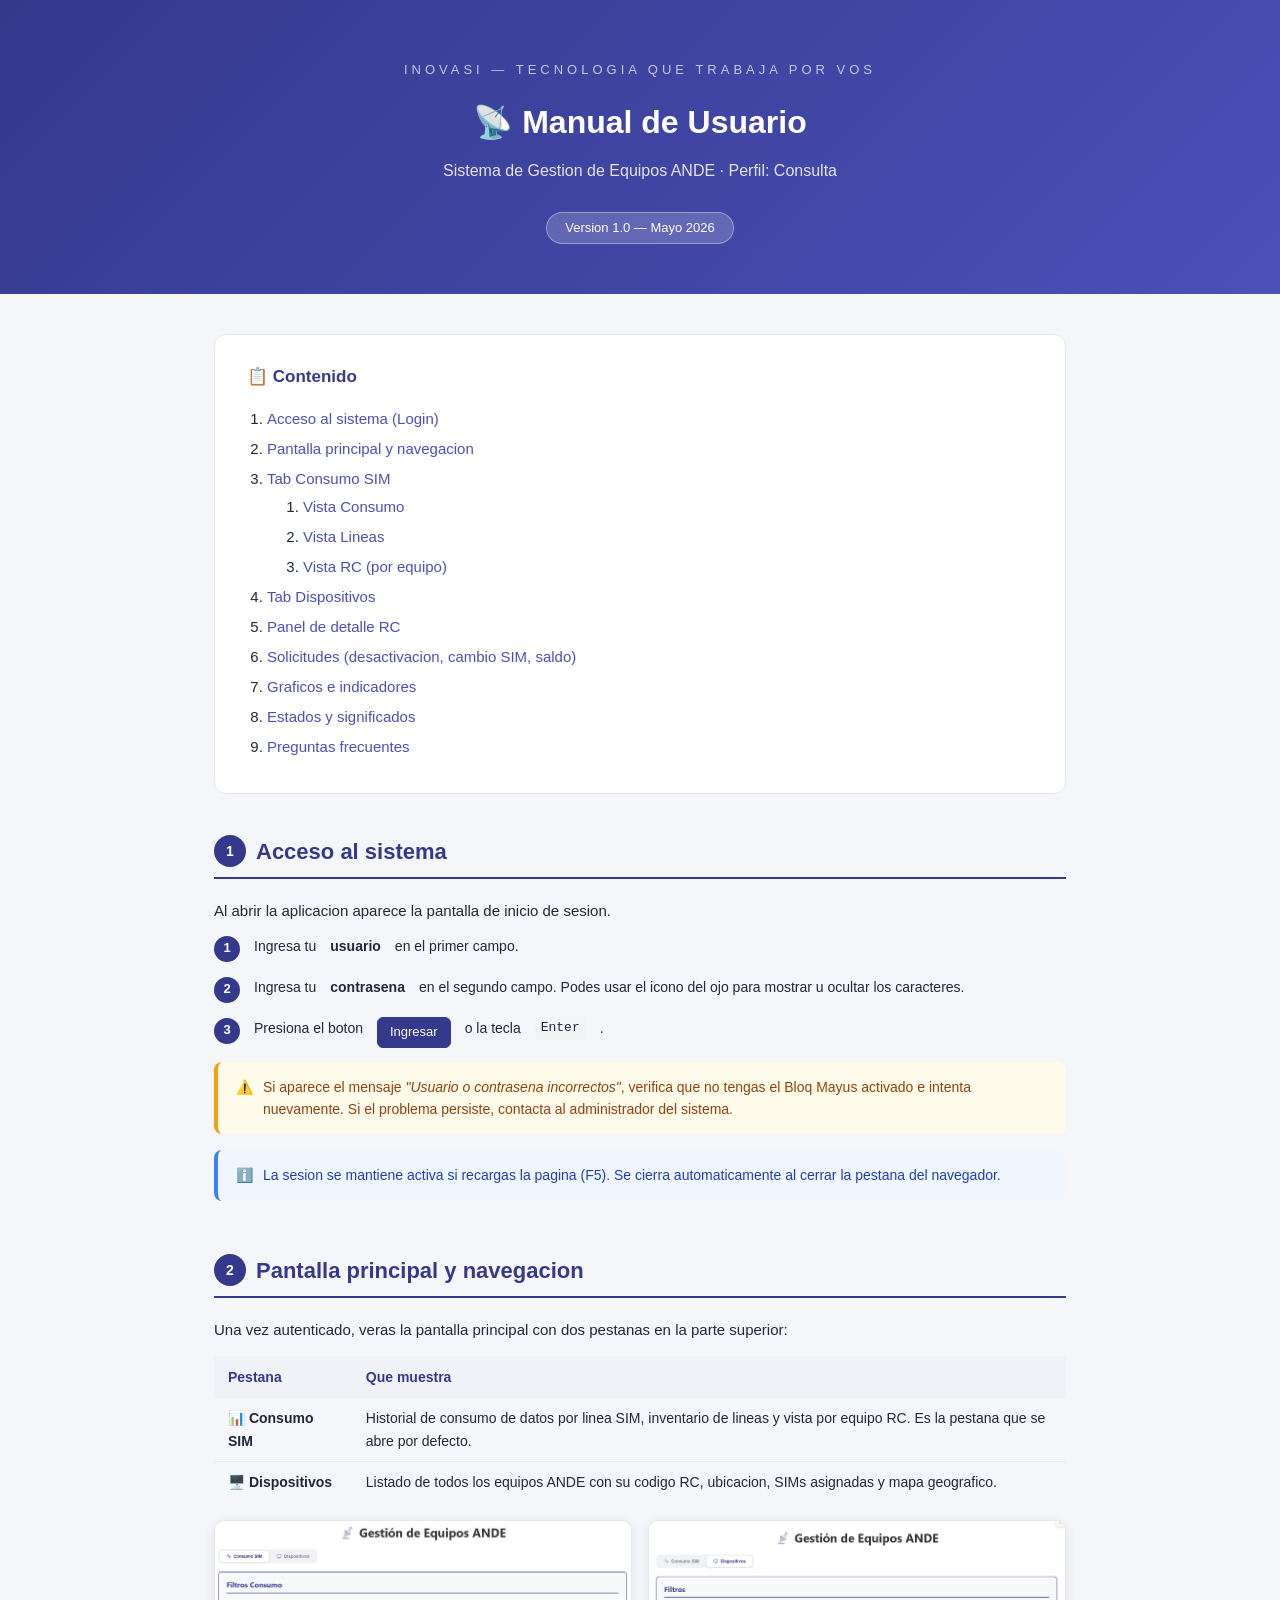
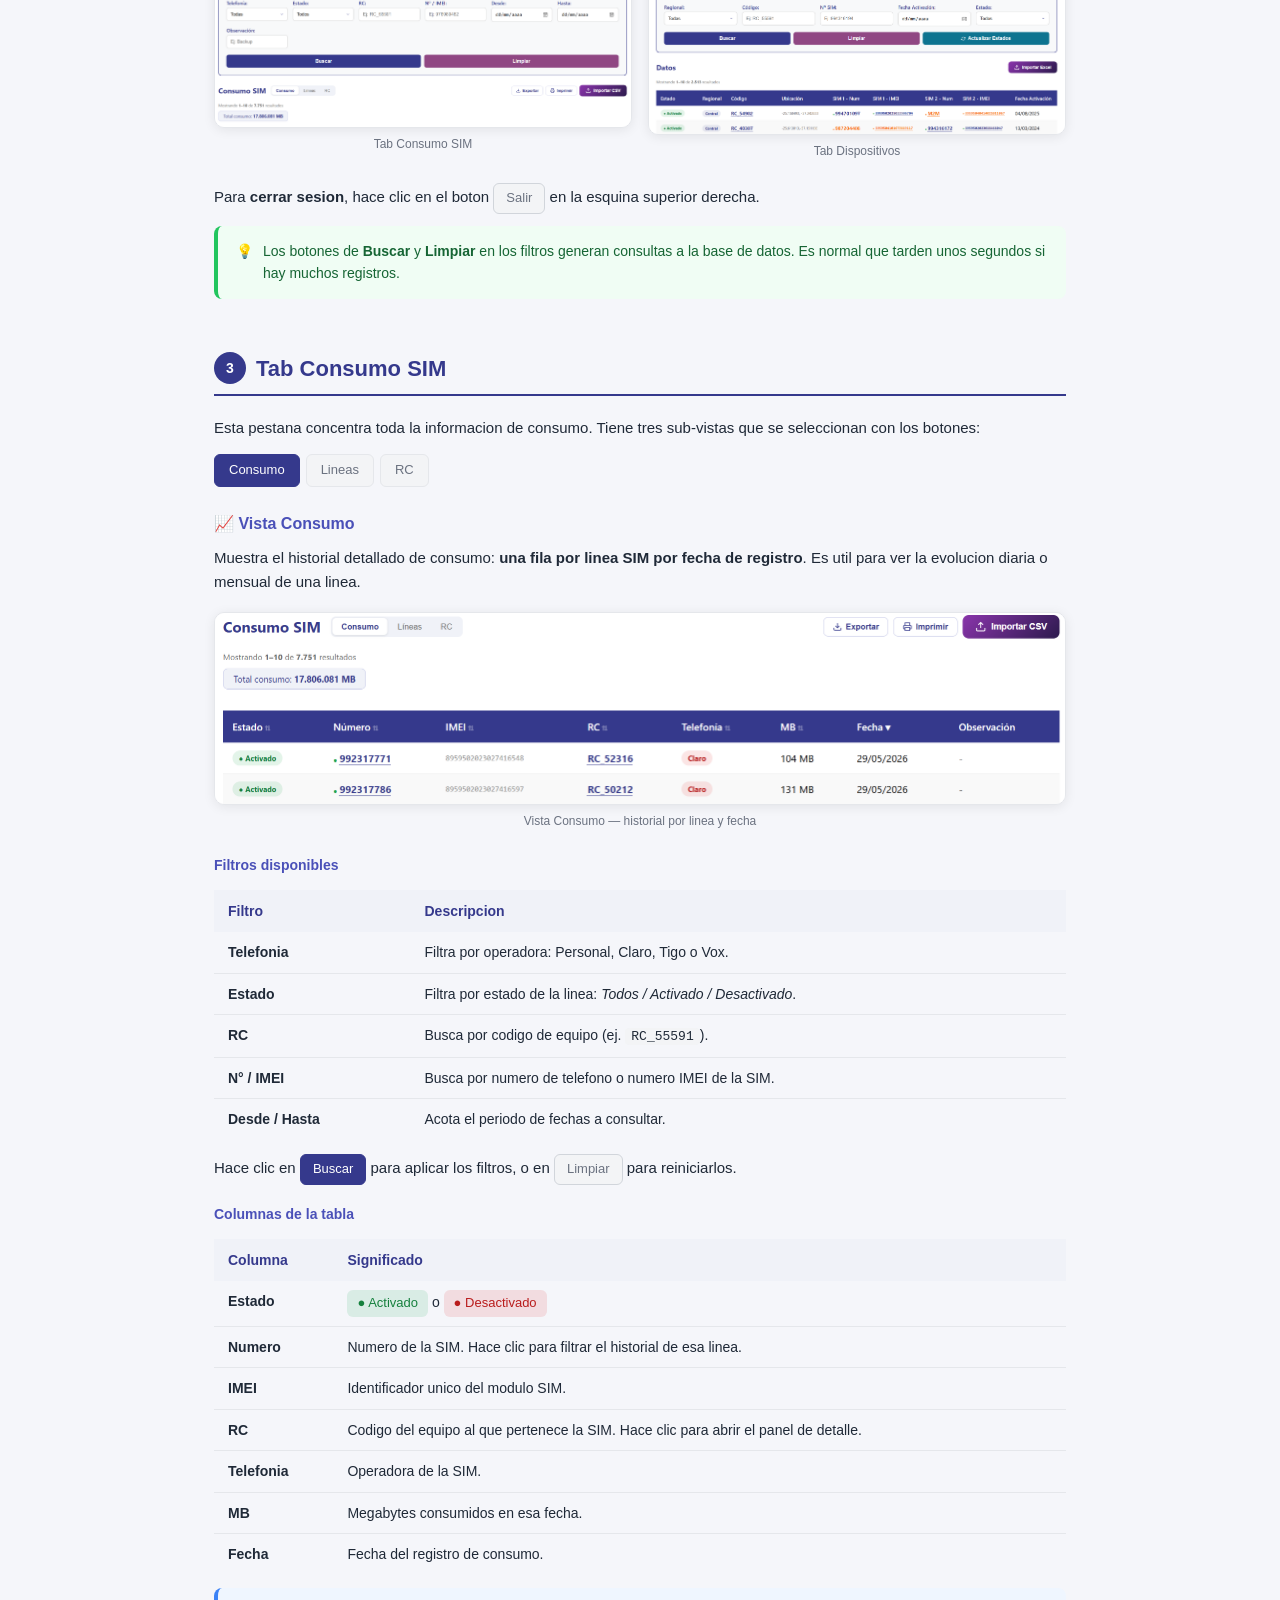
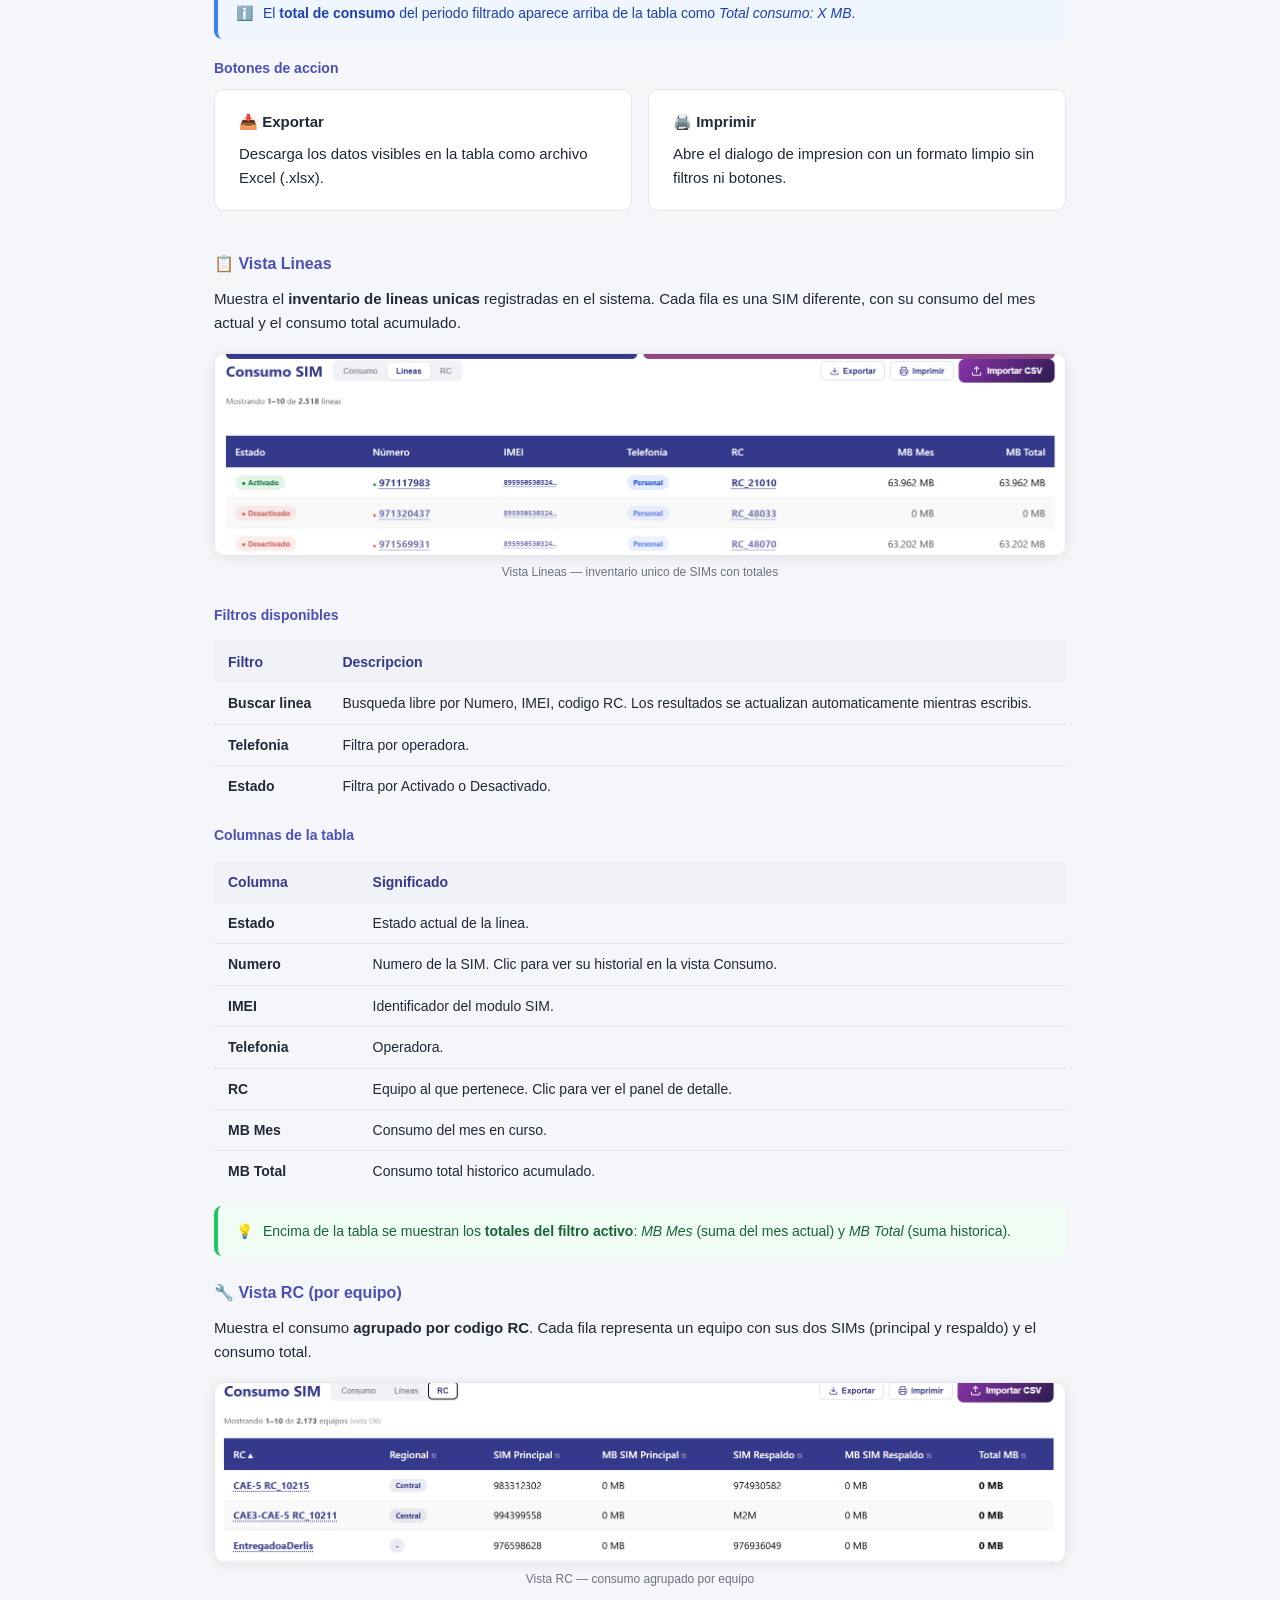
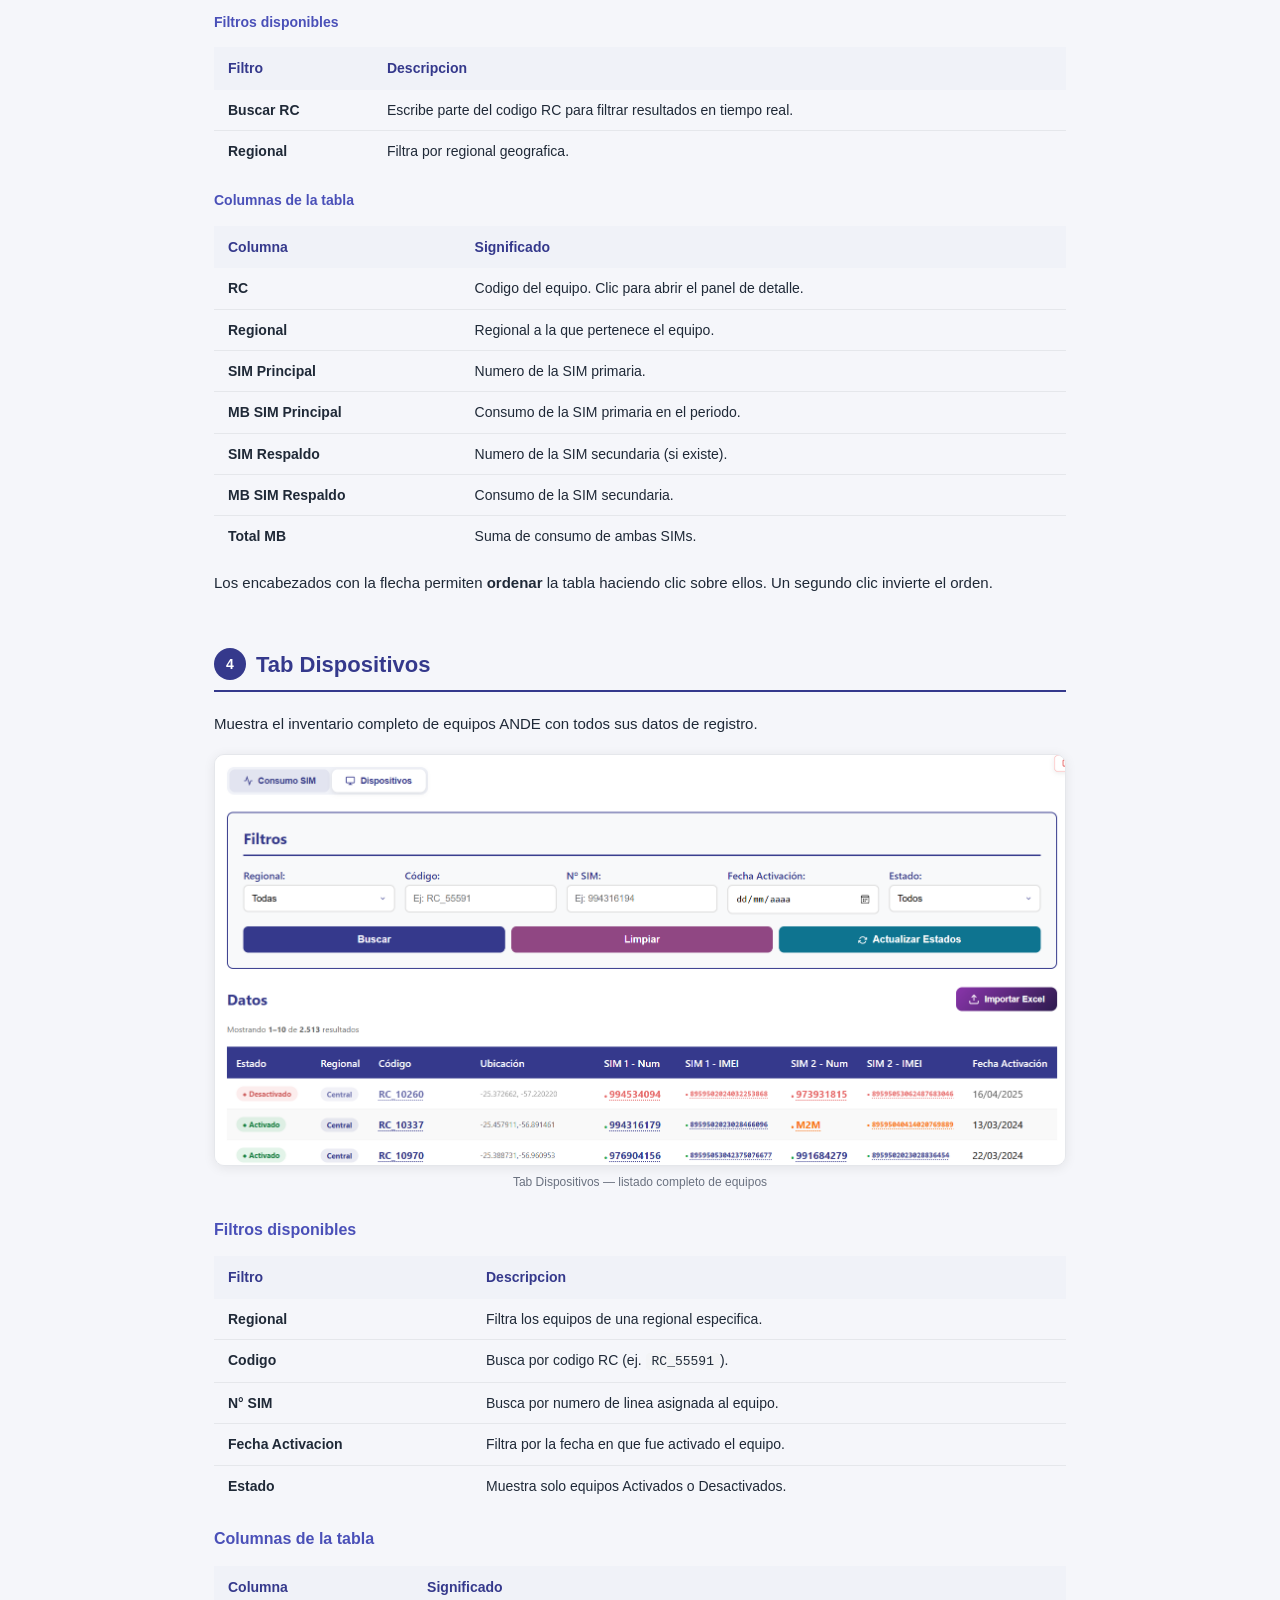
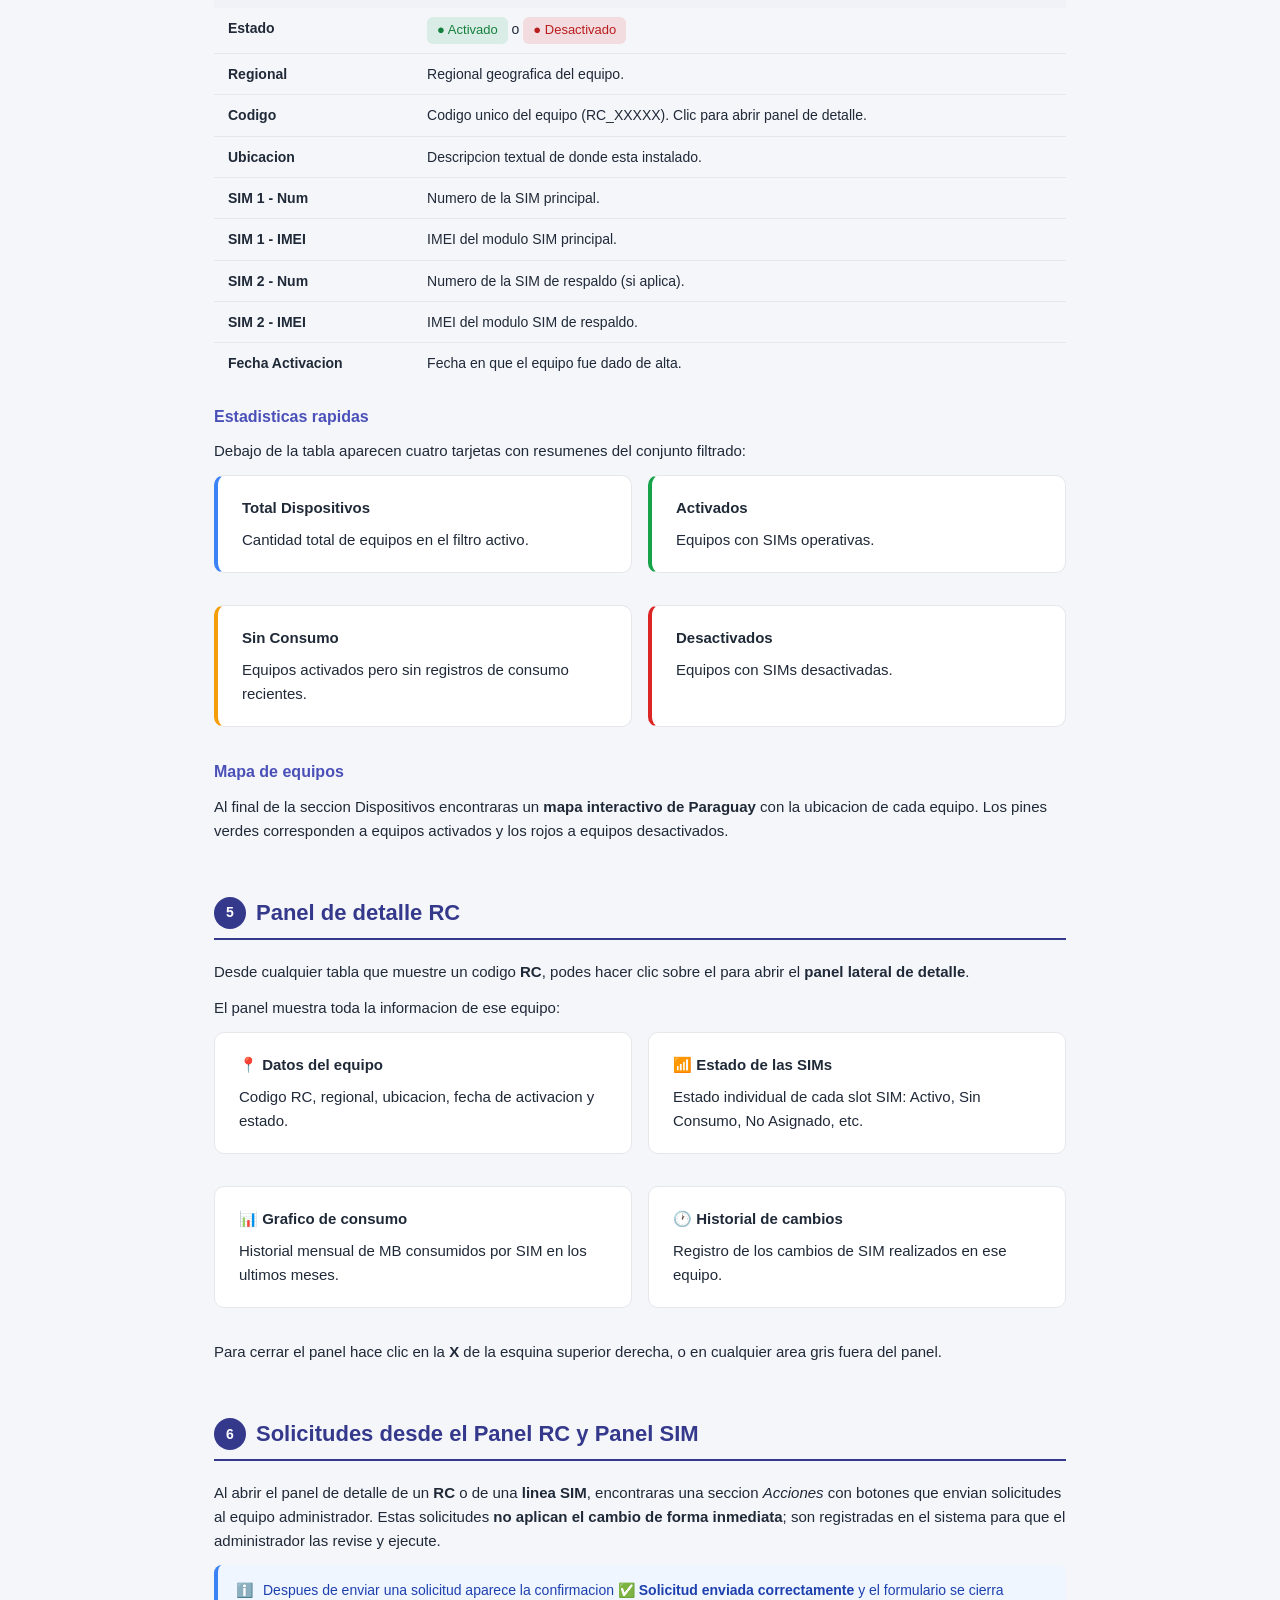
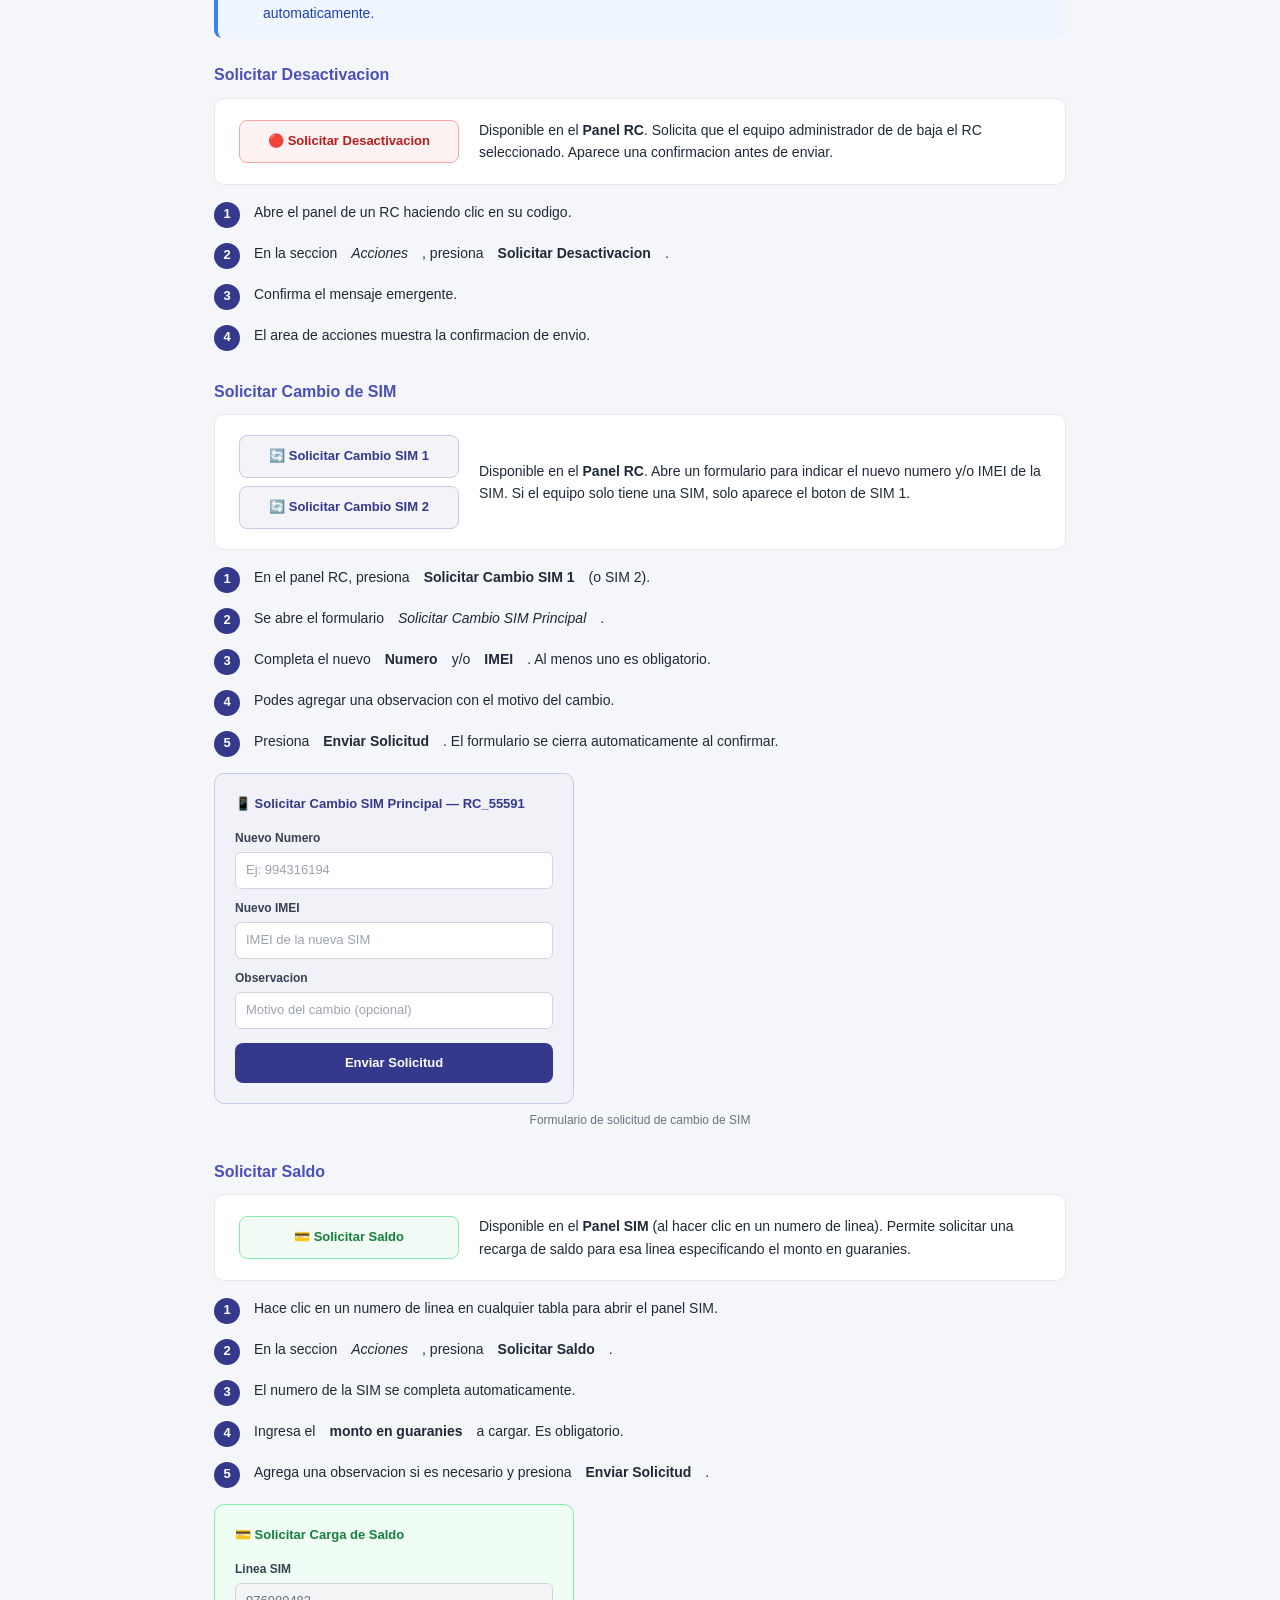
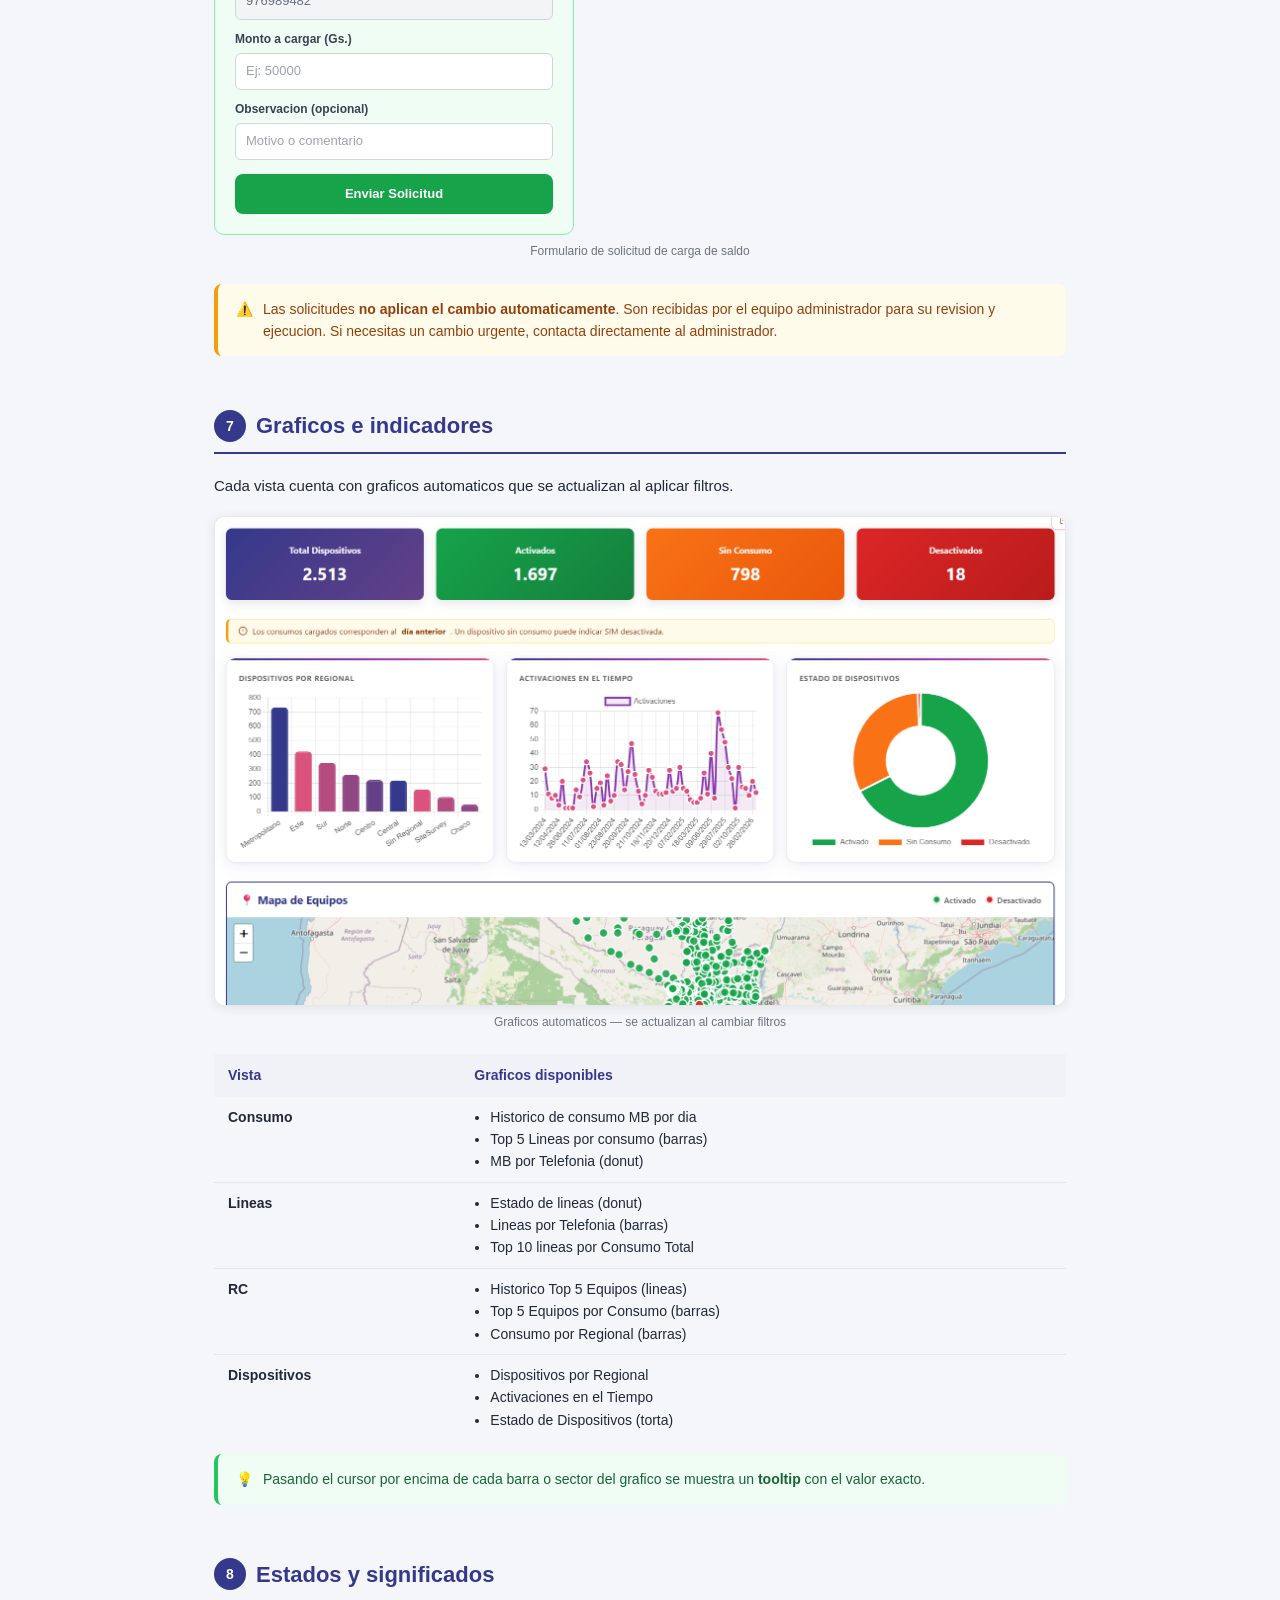
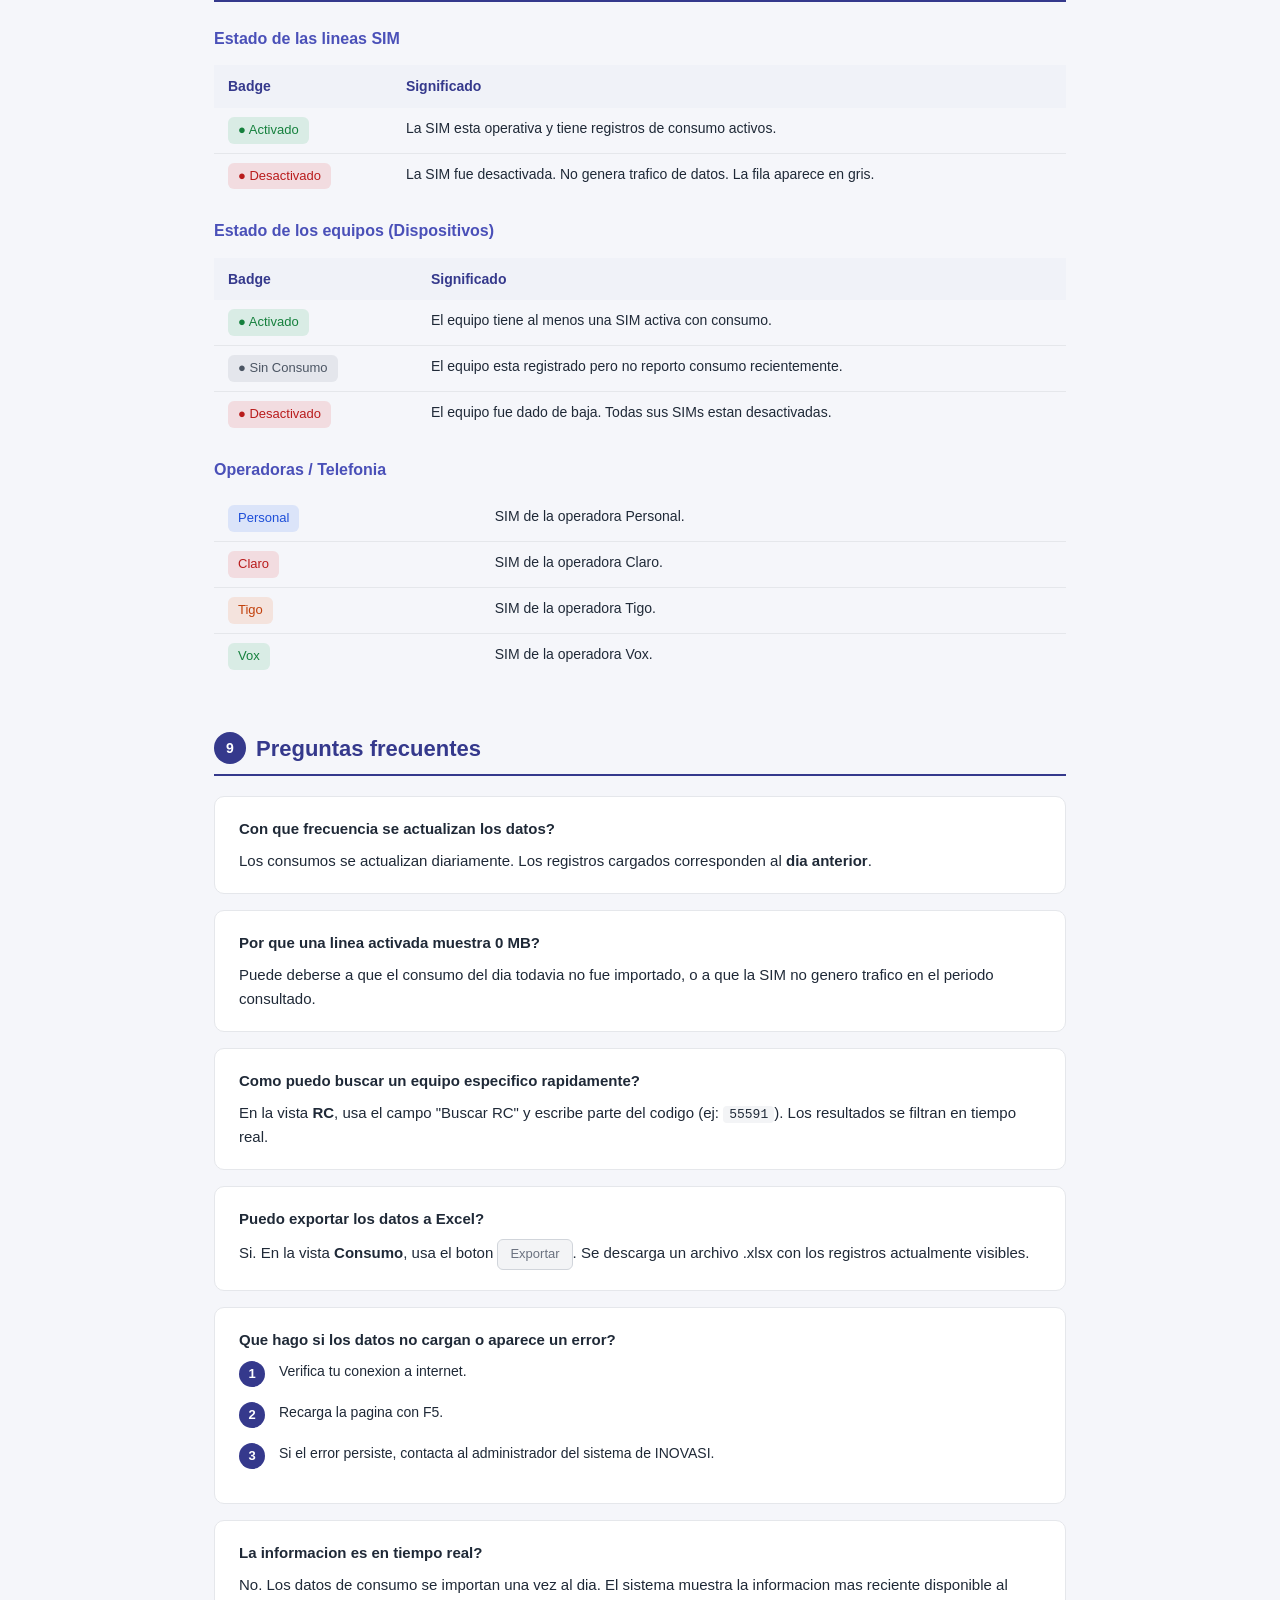
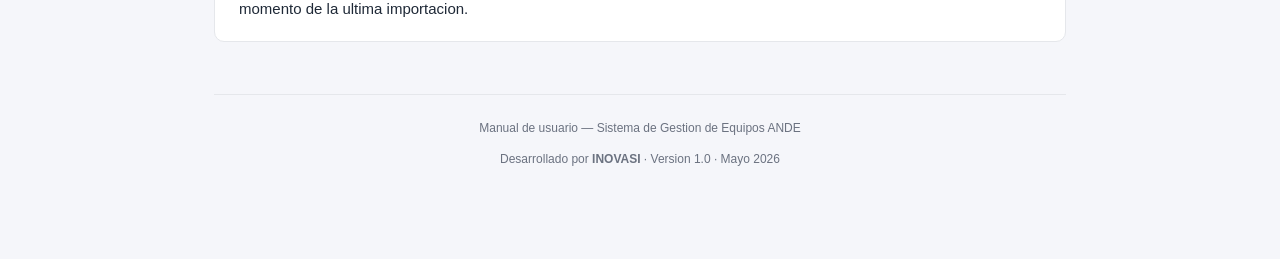
==== commit 328ead16: "Reescribir manual: entidades HTML para evitar encoding corrupto Co-Authored-By: Claude Sonnet 4.6 <n" ====
--- a/manual-ande.html
+++ b/manual-ande.html
@@ -1,9 +1,9 @@
-﻿<!DOCTYPE html>
+<!DOCTYPE html>
 <html lang="es">
 <head>
     <meta charset="UTF-8">
     <meta name="viewport" content="width=device-width, initial-scale=1.0">
-    <title>Manual de Usuario â€” GestiÃ³n de Equipos ANDE RC</title>
+    <title>Manual de Usuario - Gestion de Equipos ANDE</title>
     <style>
         :root {
             --azul:    #35398C;
@@ -18,278 +18,145 @@
             --muted:   #6b7280;
         }
         * { box-sizing: border-box; margin: 0; padding: 0; }
-        body {
-            font-family: 'Segoe UI', Arial, sans-serif;
-            background: var(--bg);
-            color: var(--text);
-            font-size: 15px;
-            line-height: 1.6;
-        }
-
-        /* â”€â”€ PORTADA â”€â”€â”€â”€â”€â”€â”€â”€â”€â”€â”€â”€â”€â”€â”€â”€â”€â”€â”€â”€â”€â”€â”€â”€â”€â”€â”€â”€â”€â”€â”€â”€â”€â”€â”€â”€â”€â”€â”€â”€â”€â”€â”€ */
-        .cover {
-            background: linear-gradient(135deg, var(--azul) 0%, var(--azul-cl) 100%);
-            color: #fff;
-            padding: 60px 40px 50px;
-            text-align: center;
-        }
+        body { font-family: 'Segoe UI', Arial, sans-serif; background: var(--bg); color: var(--text); font-size: 15px; line-height: 1.6; }
+
+        .cover { background: linear-gradient(135deg, var(--azul) 0%, var(--azul-cl) 100%); color: #fff; padding: 60px 40px 50px; text-align: center; }
         .cover .brand { font-size: 13px; letter-spacing: 4px; text-transform: uppercase; opacity: .7; margin-bottom: 16px; }
         .cover h1 { font-size: 32px; font-weight: 700; margin-bottom: 10px; }
         .cover .sub { font-size: 16px; opacity: .85; margin-bottom: 28px; }
-        .cover .badge-cover {
-            display: inline-block;
-            background: rgba(255,255,255,.18);
-            border: 1px solid rgba(255,255,255,.35);
-            border-radius: 20px;
-            padding: 5px 18px;
-            font-size: 13px;
-        }
-
-        /* â”€â”€ LAYOUT â”€â”€â”€â”€â”€â”€â”€â”€â”€â”€â”€â”€â”€â”€â”€â”€â”€â”€â”€â”€â”€â”€â”€â”€â”€â”€â”€â”€â”€â”€â”€â”€â”€â”€â”€â”€â”€â”€â”€â”€â”€â”€â”€â”€ */
+        .cover .badge-cover { display: inline-block; background: rgba(255,255,255,.18); border: 1px solid rgba(255,255,255,.35); border-radius: 20px; padding: 5px 18px; font-size: 13px; }
+
         .wrapper { max-width: 900px; margin: 0 auto; padding: 40px 24px 80px; }
 
-        /* â”€â”€ ÃNDICE â”€â”€â”€â”€â”€â”€â”€â”€â”€â”€â”€â”€â”€â”€â”€â”€â”€â”€â”€â”€â”€â”€â”€â”€â”€â”€â”€â”€â”€â”€â”€â”€â”€â”€â”€â”€â”€â”€â”€â”€â”€â”€â”€â”€ */
-        .toc {
-            background: var(--card);
-            border: 1px solid var(--border);
-            border-radius: 12px;
-            padding: 28px 32px;
-            margin-bottom: 40px;
-        }
+        .toc { background: var(--card); border: 1px solid var(--border); border-radius: 12px; padding: 28px 32px; margin-bottom: 40px; }
         .toc h2 { font-size: 17px; color: var(--azul); margin-bottom: 16px; }
         .toc ol { padding-left: 20px; }
         .toc li { margin-bottom: 6px; }
         .toc a { color: var(--azul-cl); text-decoration: none; }
         .toc a:hover { text-decoration: underline; }
 
-        /* â”€â”€ SECCIONES â”€â”€â”€â”€â”€â”€â”€â”€â”€â”€â”€â”€â”€â”€â”€â”€â”€â”€â”€â”€â”€â”€â”€â”€â”€â”€â”€â”€â”€â”€â”€â”€â”€â”€â”€â”€â”€â”€â”€â”€â”€ */
         section { margin-bottom: 52px; scroll-margin-top: 24px; }
 
-        h2.seccion {
-            font-size: 22px;
-            color: var(--azul);
-            border-bottom: 2px solid var(--azul);
-            padding-bottom: 8px;
-            margin-bottom: 20px;
-            display: flex;
-            align-items: center;
-            gap: 10px;
-        }
-        h2.seccion .num {
-            background: var(--azul);
-            color: #fff;
-            border-radius: 50%;
-            width: 32px; height: 32px;
-            display: flex; align-items: center; justify-content: center;
-            font-size: 14px; font-weight: 700; flex-shrink: 0;
-        }
-
-        h3.sub {
-            font-size: 16px;
-            color: var(--azul-cl);
-            margin: 24px 0 10px;
-            display: flex; align-items: center; gap: 8px;
-        }
+        h2.seccion { font-size: 22px; color: var(--azul); border-bottom: 2px solid var(--azul); padding-bottom: 8px; margin-bottom: 20px; display: flex; align-items: center; gap: 10px; }
+        h2.seccion .num { background: var(--azul); color: #fff; border-radius: 50%; width: 32px; height: 32px; display: flex; align-items: center; justify-content: center; font-size: 14px; font-weight: 700; flex-shrink: 0; }
+
+        h3.sub { font-size: 16px; color: var(--azul-cl); margin: 24px 0 10px; display: flex; align-items: center; gap: 8px; }
 
         p { margin-bottom: 12px; }
 
-        /* â”€â”€ IMÃGENES â”€â”€â”€â”€â”€â”€â”€â”€â”€â”€â”€â”€â”€â”€â”€â”€â”€â”€â”€â”€â”€â”€â”€â”€â”€â”€â”€â”€â”€â”€â”€â”€â”€â”€â”€â”€â”€â”€â”€â”€â”€â”€ */
-        .img-block {
-            margin: 18px 0 22px;
-        }
-        .img-block img {
-            width: 100%;
-            border-radius: 10px;
-            border: 1px solid var(--border);
-            box-shadow: 0 2px 12px rgba(0,0,0,.08);
-            display: block;
-        }
-        .img-caption {
-            text-align: center;
-            font-size: 12px;
-            color: var(--muted);
-            margin-top: 7px;
-        }
-        .img-half {
-            display: grid;
-            grid-template-columns: 1fr 1fr;
-            gap: 16px;
-            margin: 18px 0 22px;
-        }
-        @media (max-width: 620px) {
-            .img-half { grid-template-columns: 1fr; }
-        }
+        .img-block { margin: 18px 0 22px; }
+        .img-block img { width: 100%; border-radius: 10px; border: 1px solid var(--border); box-shadow: 0 2px 12px rgba(0,0,0,.08); display: block; }
+        .img-caption { text-align: center; font-size: 12px; color: var(--muted); margin-top: 7px; }
+        .img-half { display: grid; grid-template-columns: 1fr 1fr; gap: 16px; margin: 18px 0 22px; }
+        @media (max-width: 620px) { .img-half { grid-template-columns: 1fr; } }
         .img-half .img-block { margin: 0; }
 
-        /* â”€â”€ CARDS â”€â”€â”€â”€â”€â”€â”€â”€â”€â”€â”€â”€â”€â”€â”€â”€â”€â”€â”€â”€â”€â”€â”€â”€â”€â”€â”€â”€â”€â”€â”€â”€â”€â”€â”€â”€â”€â”€â”€â”€â”€â”€â”€â”€â”€ */
-        .card {
-            background: var(--card);
-            border: 1px solid var(--border);
-            border-radius: 10px;
-            padding: 20px 24px;
-            margin-bottom: 16px;
-        }
-        .card-title {
-            font-weight: 600;
-            margin-bottom: 8px;
-            color: var(--text);
-            font-size: 15px;
-        }
-
-        /* â”€â”€ TABLA â”€â”€â”€â”€â”€â”€â”€â”€â”€â”€â”€â”€â”€â”€â”€â”€â”€â”€â”€â”€â”€â”€â”€â”€â”€â”€â”€â”€â”€â”€â”€â”€â”€â”€â”€â”€â”€â”€â”€â”€â”€â”€â”€â”€â”€ */
+        .card { background: var(--card); border: 1px solid var(--border); border-radius: 10px; padding: 20px 24px; margin-bottom: 16px; }
+        .card-title { font-weight: 600; margin-bottom: 8px; color: var(--text); font-size: 15px; }
+
         table { width: 100%; border-collapse: collapse; margin: 14px 0; font-size: 14px; }
         th { background: #f0f2f8; color: var(--azul); font-weight: 600; text-align: left; padding: 10px 14px; }
         td { padding: 9px 14px; border-bottom: 1px solid var(--border); vertical-align: top; }
         tr:last-child td { border-bottom: none; }
         tr:hover td { background: #f9fafb; }
 
-        /* â”€â”€ BADGES â”€â”€â”€â”€â”€â”€â”€â”€â”€â”€â”€â”€â”€â”€â”€â”€â”€â”€â”€â”€â”€â”€â”€â”€â”€â”€â”€â”€â”€â”€â”€â”€â”€â”€â”€â”€â”€â”€â”€â”€â”€â”€â”€â”€ */
-        .badge {
-            display: inline-flex; align-items: center; gap: 5px;
-            border-radius: 6px; padding: 3px 10px; font-size: 13px; font-weight: 500;
-        }
-        .badge-verde  { background: rgba(22,163,74,.12);  color: #15803d; }
-        .badge-rojo   { background: rgba(220,38,38,.12);  color: #b91c1c; }
-        .badge-gris   { background: rgba(107,114,128,.12);color: #4b5563; }
-        .badge-azul   { background: rgba(37,99,235,.12);  color: #1d4ed8; }
-        .badge-naranja{ background: rgba(234,88,12,.12);  color: #c2410c; }
-
-        /* â”€â”€ ALERT â”€â”€â”€â”€â”€â”€â”€â”€â”€â”€â”€â”€â”€â”€â”€â”€â”€â”€â”€â”€â”€â”€â”€â”€â”€â”€â”€â”€â”€â”€â”€â”€â”€â”€â”€â”€â”€â”€â”€â”€â”€â”€â”€â”€â”€ */
-        .alert {
-            border-radius: 8px; padding: 14px 18px; margin-bottom: 16px;
-            display: flex; gap: 10px; align-items: flex-start; font-size: 14px;
-        }
-        .alert-info  { background: #eff6ff; border-left: 4px solid #3b82f6; color: #1e40af; }
-        .alert-warn  { background: #fffbeb; border-left: 4px solid #f59e0b; color: #92400e; }
-        .alert-tip   { background: #f0fdf4; border-left: 4px solid #22c55e; color: #166534; }
-
-        /* â”€â”€ STEPS â”€â”€â”€â”€â”€â”€â”€â”€â”€â”€â”€â”€â”€â”€â”€â”€â”€â”€â”€â”€â”€â”€â”€â”€â”€â”€â”€â”€â”€â”€â”€â”€â”€â”€â”€â”€â”€â”€â”€â”€â”€â”€â”€â”€â”€ */
+        .badge { display: inline-flex; align-items: center; gap: 5px; border-radius: 6px; padding: 3px 10px; font-size: 13px; font-weight: 500; }
+        .badge-verde  { background: rgba(22,163,74,.12);   color: #15803d; }
+        .badge-rojo   { background: rgba(220,38,38,.12);   color: #b91c1c; }
+        .badge-gris   { background: rgba(107,114,128,.12); color: #4b5563; }
+        .badge-azul   { background: rgba(37,99,235,.12);   color: #1d4ed8; }
+        .badge-naranja{ background: rgba(234,88,12,.12);   color: #c2410c; }
+
+        .alert { border-radius: 8px; padding: 14px 18px; margin-bottom: 16px; display: flex; gap: 10px; align-items: flex-start; font-size: 14px; }
+        .alert-info { background: #eff6ff; border-left: 4px solid #3b82f6; color: #1e40af; }
+        .alert-warn { background: #fffbeb; border-left: 4px solid #f59e0b; color: #92400e; }
+        .alert-tip  { background: #f0fdf4; border-left: 4px solid #22c55e; color: #166534; }
+
         .steps { counter-reset: step; list-style: none; padding: 0; }
-        .steps li {
-            counter-increment: step;
-            display: flex; gap: 14px; align-items: flex-start;
-            margin-bottom: 14px; font-size: 14px;
-        }
-        .steps li::before {
-            content: counter(step);
-            background: var(--azul);
-            color: #fff; border-radius: 50%;
-            min-width: 26px; height: 26px;
-            display: flex; align-items: center; justify-content: center;
-            font-size: 13px; font-weight: 700; flex-shrink: 0; margin-top: 1px;
-        }
-
-        /* â”€â”€ BOTÃ“N SIMULADO â”€â”€â”€â”€â”€â”€â”€â”€â”€â”€â”€â”€â”€â”€â”€â”€â”€â”€â”€â”€â”€â”€â”€â”€â”€â”€â”€â”€â”€â”€â”€â”€â”€â”€â”€â”€ */
-        .btn-sim {
-            display: inline-flex; align-items: center; gap: 5px;
-            border-radius: 6px; padding: 4px 12px; font-size: 13px; font-weight: 500;
-            border: 1px solid; vertical-align: middle;
-        }
-        .btn-azul    { background: var(--azul); color: #fff; border-color: var(--azul); }
-        .btn-gris    { background: #f3f4f6; color: var(--gris); border-color: #d1d5db; }
-
-        /* â”€â”€ VIEW TABS â”€â”€â”€â”€â”€â”€â”€â”€â”€â”€â”€â”€â”€â”€â”€â”€â”€â”€â”€â”€â”€â”€â”€â”€â”€â”€â”€â”€â”€â”€â”€â”€â”€â”€â”€â”€â”€â”€â”€â”€â”€ */
+        .steps li { counter-increment: step; display: flex; gap: 14px; align-items: flex-start; margin-bottom: 14px; font-size: 14px; }
+        .steps li::before { content: counter(step); background: var(--azul); color: #fff; border-radius: 50%; min-width: 26px; height: 26px; display: flex; align-items: center; justify-content: center; font-size: 13px; font-weight: 700; flex-shrink: 0; margin-top: 1px; }
+
+        .btn-sim { display: inline-flex; align-items: center; gap: 5px; border-radius: 6px; padding: 4px 12px; font-size: 13px; font-weight: 500; border: 1px solid; vertical-align: middle; }
+        .btn-azul { background: var(--azul); color: #fff; border-color: var(--azul); }
+        .btn-gris { background: #f3f4f6; color: var(--gris); border-color: #d1d5db; }
+
         .view-tabs { display: flex; gap: 6px; margin: 14px 0 6px; }
-        .vt {
-            border-radius: 6px; padding: 5px 14px; font-size: 13px; font-weight: 500;
-            border: 1px solid var(--border); background: #f3f4f6; color: var(--gris);
-        }
+        .vt { border-radius: 6px; padding: 5px 14px; font-size: 13px; font-weight: 500; border: 1px solid var(--border); background: #f3f4f6; color: var(--gris); }
         .vt.active { background: var(--azul); color: #fff; border-color: var(--azul); }
 
-        /* â”€â”€ COLUMNA â”€â”€â”€â”€â”€â”€â”€â”€â”€â”€â”€â”€â”€â”€â”€â”€â”€â”€â”€â”€â”€â”€â”€â”€â”€â”€â”€â”€â”€â”€â”€â”€â”€â”€â”€â”€â”€â”€â”€â”€â”€â”€â”€ */
         .col2 { display: grid; grid-template-columns: 1fr 1fr; gap: 16px; margin-bottom: 16px; }
         @media (max-width: 600px) { .col2 { grid-template-columns: 1fr; } }
 
-        code {
-            background: #f3f4f6; border-radius: 4px;
-            padding: 1px 6px; font-size: 13px; font-family: monospace;
-        }
-
-        /* â”€â”€ FOOTER â”€â”€â”€â”€â”€â”€â”€â”€â”€â”€â”€â”€â”€â”€â”€â”€â”€â”€â”€â”€â”€â”€â”€â”€â”€â”€â”€â”€â”€â”€â”€â”€â”€â”€â”€â”€â”€â”€â”€â”€â”€â”€â”€â”€ */
-        footer {
-            text-align: center; font-size: 12px; color: var(--muted);
-            border-top: 1px solid var(--border); padding: 24px 0 0; margin-top: 40px;
-        }
+        code { background: #f3f4f6; border-radius: 4px; padding: 1px 6px; font-size: 13px; font-family: monospace; }
+
+        .btn-panel-demo { display: inline-flex; align-items: center; gap: 8px; padding: 10px 16px; border-radius: 8px; font-size: 13px; font-weight: 600; border: 1.5px solid; justify-content: center; font-family: 'Segoe UI', Arial, sans-serif; width: 100%; }
+        .btn-panel-demo-rojo  { background: rgba(220,38,38,0.06); color: #b91c1c; border-color: #fca5a5; }
+        .btn-panel-demo-azul  { background: rgba(53,57,140,0.06); color: #35398C; border-color: #c7cae8; }
+        .btn-panel-demo-verde { background: rgba(22,163,74,0.06); color: #15803d; border-color: #86efac; }
+
+        footer { text-align: center; font-size: 12px; color: var(--muted); border-top: 1px solid var(--border); padding: 24px 0 0; margin-top: 40px; }
     </style>
 </head>
 <body>
 
-<!-- PORTADA -->
 <div class="cover">
-    <div class="brand">INOVASI â€” TecnologÃ­a que trabaja por vos</div>
-    <h1>ðŸ“¡ Manual de Usuario</h1>
-    <div class="sub">Sistema de GestiÃ³n de Equipos ANDE Â· Perfil: Consulta</div>
-    <div class="badge-cover">VersiÃ³n 1.0 â€” Mayo 2026</div>
+    <div class="brand">INOVASI &mdash; Tecnologia que trabaja por vos</div>
+    <h1>&#128225; Manual de Usuario</h1>
+    <div class="sub">Sistema de Gestion de Equipos ANDE &middot; Perfil: Consulta</div>
+    <div class="badge-cover">Version 1.0 &mdash; Mayo 2026</div>
 </div>
 
 <div class="wrapper">
 
-    <!-- ÃNDICE -->
     <div class="toc">
-        <h2>ðŸ“‹ Contenido</h2>
+        <h2>&#128203; Contenido</h2>
         <ol>
             <li><a href="#s1">Acceso al sistema (Login)</a></li>
-            <li><a href="#s2">Pantalla principal y navegaciÃ³n</a></li>
+            <li><a href="#s2">Pantalla principal y navegacion</a></li>
             <li><a href="#s3">Tab Consumo SIM</a>
                 <ol style="margin-top:4px;margin-left:16px">
                     <li><a href="#s3-consumo">Vista Consumo</a></li>
-                    <li><a href="#s3-lineas">Vista LÃ­neas</a></li>
+                    <li><a href="#s3-lineas">Vista Lineas</a></li>
                     <li><a href="#s3-rc">Vista RC (por equipo)</a></li>
                 </ol>
             </li>
             <li><a href="#s4">Tab Dispositivos</a></li>
             <li><a href="#s5">Panel de detalle RC</a></li>
-            <li><a href="#s6">Solicitudes (desactivaciÃ³n, cambio SIM, saldo)</a></li>
-            <li><a href="#s7">GrÃ¡ficos e indicadores</a></li>
+            <li><a href="#s6">Solicitudes (desactivacion, cambio SIM, saldo)</a></li>
+            <li><a href="#s7">Graficos e indicadores</a></li>
             <li><a href="#s8">Estados y significados</a></li>
             <li><a href="#s9">Preguntas frecuentes</a></li>
         </ol>
     </div>
 
-    <!-- 1. LOGIN -->
+    <!-- 1 -->
     <section id="s1">
         <h2 class="seccion"><span class="num">1</span> Acceso al sistema</h2>
-
-        <p>Al abrir la aplicaciÃ³n aparece la pantalla de inicio de sesiÃ³n.</p>
-
+        <p>Al abrir la aplicacion aparece la pantalla de inicio de sesion.</p>
         <ol class="steps">
-            <li>IngresÃ¡ tu <strong>usuario</strong> en el primer campo.</li>
-            <li>IngresÃ¡ tu <strong>contraseÃ±a</strong> en el segundo campo. PodÃ©s usar el Ã­cono del ojo para mostrar u ocultar los caracteres.</li>
-            <li>PresionÃ¡ el botÃ³n <span class="btn-sim btn-azul">Ingresar</span> o la tecla <code>Enter</code>.</li>
+            <li>Ingresa tu <strong>usuario</strong> en el primer campo.</li>
+            <li>Ingresa tu <strong>contrasena</strong> en el segundo campo. Podes usar el icono del ojo para mostrar u ocultar los caracteres.</li>
+            <li>Presiona el boton <span class="btn-sim btn-azul">Ingresar</span> o la tecla <code>Enter</code>.</li>
         </ol>
-
         <div class="alert alert-warn">
-            <span>âš ï¸</span>
-            <span>Si aparece el mensaje <em>"Usuario o contraseÃ±a incorrectos"</em>, verificÃ¡ que no tengas el Bloq MayÃºs activado e intentÃ¡ nuevamente. Si el problema persiste, contactÃ¡ al administrador del sistema.</span>
-        </div>
-
+            <span>&#9888;&#65039;</span>
+            <span>Si aparece el mensaje <em>"Usuario o contrasena incorrectos"</em>, verifica que no tengas el Bloq Mayus activado e intenta nuevamente. Si el problema persiste, contacta al administrador del sistema.</span>
+        </div>
         <div class="alert alert-info">
-            <span>â„¹ï¸</span>
-            <span>La sesiÃ³n se mantiene activa si recargÃ¡s la pÃ¡gina (F5). Se cierra automÃ¡ticamente al cerrar la pestaÃ±a del navegador.</span>
-        </div>
-    </section>
-
-    <!-- 2. NAVEGACIÃ“N -->
+            <span>&#8505;&#65039;</span>
+            <span>La sesion se mantiene activa si recargas la pagina (F5). Se cierra automaticamente al cerrar la pestana del navegador.</span>
+        </div>
+    </section>
+
+    <!-- 2 -->
     <section id="s2">
-        <h2 class="seccion"><span class="num">2</span> Pantalla principal y navegaciÃ³n</h2>
-
-        <p>Una vez autenticado, verÃ¡s la pantalla principal con dos pestaÃ±as en la parte superior:</p>
-
-        <table>
-            <tr>
-                <th>PestaÃ±a</th>
-                <th>QuÃ© muestra</th>
-            </tr>
-            <tr>
-                <td><strong>ðŸ“Š Consumo SIM</strong></td>
-                <td>Historial de consumo de datos por lÃ­nea SIM, inventario de lÃ­neas y vista por equipo RC. Es la pestaÃ±a que se abre por defecto.</td>
-            </tr>
-            <tr>
-                <td><strong>ðŸ–¥ï¸ Dispositivos</strong></td>
-                <td>Listado de todos los equipos ANDE con su cÃ³digo RC, ubicaciÃ³n, SIMs asignadas y mapa geogrÃ¡fico.</td>
-            </tr>
-        </table>
-
+        <h2 class="seccion"><span class="num">2</span> Pantalla principal y navegacion</h2>
+        <p>Una vez autenticado, veras la pantalla principal con dos pestanas en la parte superior:</p>
+        <table>
+            <tr><th>Pestana</th><th>Que muestra</th></tr>
+            <tr><td><strong>&#128202; Consumo SIM</strong></td><td>Historial de consumo de datos por linea SIM, inventario de lineas y vista por equipo RC. Es la pestana que se abre por defecto.</td></tr>
+            <tr><td><strong>&#128421;&#65039; Dispositivos</strong></td><td>Listado de todos los equipos ANDE con su codigo RC, ubicacion, SIMs asignadas y mapa geografico.</td></tr>
+        </table>
         <div class="img-half">
             <div class="img-block">
                 <img src="Imagenes/2.consumo sim.png" alt="Tab Consumo SIM">
@@ -300,333 +167,222 @@
                 <div class="img-caption">Tab Dispositivos</div>
             </div>
         </div>
-
-        <p>Para <strong>cerrar sesiÃ³n</strong>, hacÃ© clic en el botÃ³n <span class="btn-sim btn-gris">â¬… Salir</span> en la esquina superior derecha.</p>
-
+        <p>Para <strong>cerrar sesion</strong>, hace clic en el boton <span class="btn-sim btn-gris">Salir</span> en la esquina superior derecha.</p>
         <div class="alert alert-tip">
-            <span>ðŸ’¡</span>
+            <span>&#128161;</span>
             <span>Los botones de <strong>Buscar</strong> y <strong>Limpiar</strong> en los filtros generan consultas a la base de datos. Es normal que tarden unos segundos si hay muchos registros.</span>
         </div>
     </section>
 
-    <!-- 3. CONSUMO SIM -->
+    <!-- 3 -->
     <section id="s3">
         <h2 class="seccion"><span class="num">3</span> Tab Consumo SIM</h2>
-
-        <p>Esta pestaÃ±a concentra toda la informaciÃ³n de consumo. Tiene tres sub-vistas que se seleccionan con los botones:</p>
-
+        <p>Esta pestana concentra toda la informacion de consumo. Tiene tres sub-vistas que se seleccionan con los botones:</p>
         <div class="view-tabs">
             <div class="vt active">Consumo</div>
-            <div class="vt">LÃ­neas</div>
+            <div class="vt">Lineas</div>
             <div class="vt">RC</div>
         </div>
 
-        <!-- 3.1 CONSUMO -->
-        <h3 class="sub" id="s3-consumo">ðŸ“ˆ Vista Consumo</h3>
-
-        <p>Muestra el historial detallado de consumo: <strong>una fila por lÃ­nea SIM por fecha de registro</strong>. Es Ãºtil para ver la evoluciÃ³n diaria o mensual de una lÃ­nea.</p>
-
+        <h3 class="sub" id="s3-consumo">&#128200; Vista Consumo</h3>
+        <p>Muestra el historial detallado de consumo: <strong>una fila por linea SIM por fecha de registro</strong>. Es util para ver la evolucion diaria o mensual de una linea.</p>
         <div class="img-block">
             <img src="Imagenes/3. vista consumo.png" alt="Vista Consumo">
-            <div class="img-caption">Vista Consumo â€” historial por lÃ­nea y fecha</div>
-        </div>
-
+            <div class="img-caption">Vista Consumo &mdash; historial por linea y fecha</div>
+        </div>
         <h3 class="sub" style="font-size:14px;margin-top:18px">Filtros disponibles</h3>
         <table>
-            <tr><th>Filtro</th><th>DescripciÃ³n</th></tr>
-            <tr><td><strong>TelefonÃ­a</strong></td><td>Filtra por operadora: Personal, Claro, Tigo o Vox.</td></tr>
-            <tr><td><strong>Estado</strong></td><td>Filtra por estado de la lÃ­nea: <em>Todos / Activado / Desactivado</em>.</td></tr>
-            <tr><td><strong>RC</strong></td><td>BuscÃ¡ por cÃ³digo de equipo (ej. <code>RC_55591</code>).</td></tr>
-            <tr><td><strong>NÂº / IMEI</strong></td><td>BuscÃ¡ por nÃºmero de telÃ©fono o nÃºmero IMEI de la SIM.</td></tr>
-            <tr><td><strong>Desde / Hasta</strong></td><td>AcotÃ¡ el perÃ­odo de fechas a consultar.</td></tr>
-        </table>
-
-        <p>HacÃ© clic en <span class="btn-sim btn-azul">Buscar</span> para aplicar los filtros, o en <span class="btn-sim btn-gris">Limpiar</span> para reiniciarlos.</p>
-
+            <tr><th>Filtro</th><th>Descripcion</th></tr>
+            <tr><td><strong>Telefonia</strong></td><td>Filtra por operadora: Personal, Claro, Tigo o Vox.</td></tr>
+            <tr><td><strong>Estado</strong></td><td>Filtra por estado de la linea: <em>Todos / Activado / Desactivado</em>.</td></tr>
+            <tr><td><strong>RC</strong></td><td>Busca por codigo de equipo (ej. <code>RC_55591</code>).</td></tr>
+            <tr><td><strong>N&deg; / IMEI</strong></td><td>Busca por numero de telefono o numero IMEI de la SIM.</td></tr>
+            <tr><td><strong>Desde / Hasta</strong></td><td>Acota el periodo de fechas a consultar.</td></tr>
+        </table>
+        <p>Hace clic en <span class="btn-sim btn-azul">Buscar</span> para aplicar los filtros, o en <span class="btn-sim btn-gris">Limpiar</span> para reiniciarlos.</p>
         <h3 class="sub" style="font-size:14px;margin-top:18px">Columnas de la tabla</h3>
         <table>
             <tr><th>Columna</th><th>Significado</th></tr>
-            <tr><td><strong>Estado</strong></td><td>Badge de color: <span class="badge badge-verde">â— Activado</span> o <span class="badge badge-rojo">â— Desactivado</span></td></tr>
-            <tr><td><strong>NÃºmero</strong></td><td>NÃºmero de la SIM. HacÃ© clic para filtrar el historial de esa lÃ­nea.</td></tr>
-            <tr><td><strong>IMEI</strong></td><td>Identificador Ãºnico del mÃ³dulo SIM.</td></tr>
-            <tr><td><strong>RC</strong></td><td>CÃ³digo del equipo al que pertenece la SIM. HacÃ© clic para abrir el panel de detalle.</td></tr>
-            <tr><td><strong>TelefonÃ­a</strong></td><td>Operadora de la SIM.</td></tr>
+            <tr><td><strong>Estado</strong></td><td><span class="badge badge-verde">&#9679; Activado</span> o <span class="badge badge-rojo">&#9679; Desactivado</span></td></tr>
+            <tr><td><strong>Numero</strong></td><td>Numero de la SIM. Hace clic para filtrar el historial de esa linea.</td></tr>
+            <tr><td><strong>IMEI</strong></td><td>Identificador unico del modulo SIM.</td></tr>
+            <tr><td><strong>RC</strong></td><td>Codigo del equipo al que pertenece la SIM. Hace clic para abrir el panel de detalle.</td></tr>
+            <tr><td><strong>Telefonia</strong></td><td>Operadora de la SIM.</td></tr>
             <tr><td><strong>MB</strong></td><td>Megabytes consumidos en esa fecha.</td></tr>
             <tr><td><strong>Fecha</strong></td><td>Fecha del registro de consumo.</td></tr>
         </table>
-
         <div class="alert alert-info">
-            <span>â„¹ï¸</span>
-            <span>El <strong>total de consumo</strong> del perÃ­odo filtrado aparece arriba de la tabla como <em>Total consumo: X MB</em>.</span>
-        </div>
-
-        <h3 class="sub" style="font-size:14px;margin-top:18px">Botones de acciÃ³n</h3>
+            <span>&#8505;&#65039;</span>
+            <span>El <strong>total de consumo</strong> del periodo filtrado aparece arriba de la tabla como <em>Total consumo: X MB</em>.</span>
+        </div>
+        <h3 class="sub" style="font-size:14px;margin-top:18px">Botones de accion</h3>
         <div class="col2">
-            <div class="card">
-                <div class="card-title">ðŸ“¥ Exportar</div>
-                Descarga los datos visibles en la tabla como archivo Excel (.xlsx).
-            </div>
-            <div class="card">
-                <div class="card-title">ðŸ–¨ï¸ Imprimir</div>
-                Abre el diÃ¡logo de impresiÃ³n con un formato limpio sin filtros ni botones.
-            </div>
-        </div>
-
-        <!-- 3.2 LÃNEAS -->
-        <h3 class="sub" id="s3-lineas">ðŸ“‹ Vista LÃ­neas</h3>
-
-        <p>Muestra el <strong>inventario de lÃ­neas Ãºnicas</strong> registradas en el sistema. Cada fila es una SIM diferente, con su consumo del mes actual y el consumo total acumulado.</p>
-
+            <div class="card"><div class="card-title">&#128229; Exportar</div>Descarga los datos visibles en la tabla como archivo Excel (.xlsx).</div>
+            <div class="card"><div class="card-title">&#128424;&#65039; Imprimir</div>Abre el dialogo de impresion con un formato limpio sin filtros ni botones.</div>
+        </div>
+
+        <h3 class="sub" id="s3-lineas">&#128203; Vista Lineas</h3>
+        <p>Muestra el <strong>inventario de lineas unicas</strong> registradas en el sistema. Cada fila es una SIM diferente, con su consumo del mes actual y el consumo total acumulado.</p>
         <div class="img-block">
-            <img src="Imagenes/3.vista lineas.png" alt="Vista LÃ­neas">
-            <div class="img-caption">Vista LÃ­neas â€” inventario Ãºnico de SIMs con totales</div>
-        </div>
-
+            <img src="Imagenes/3.vista lineas.png" alt="Vista Lineas">
+            <div class="img-caption">Vista Lineas &mdash; inventario unico de SIMs con totales</div>
+        </div>
         <h3 class="sub" style="font-size:14px;margin-top:18px">Filtros disponibles</h3>
         <table>
-            <tr><th>Filtro</th><th>DescripciÃ³n</th></tr>
-            <tr><td><strong>Buscar lÃ­nea</strong></td><td>BÃºsqueda libre por NÃºmero, IMEI, cÃ³digo RC. Los resultados se actualizan automÃ¡ticamente mientras escribÃ­s.</td></tr>
-            <tr><td><strong>TelefonÃ­a</strong></td><td>Filtra por operadora.</td></tr>
+            <tr><th>Filtro</th><th>Descripcion</th></tr>
+            <tr><td><strong>Buscar linea</strong></td><td>Busqueda libre por Numero, IMEI, codigo RC. Los resultados se actualizan automaticamente mientras escribis.</td></tr>
+            <tr><td><strong>Telefonia</strong></td><td>Filtra por operadora.</td></tr>
             <tr><td><strong>Estado</strong></td><td>Filtra por Activado o Desactivado.</td></tr>
         </table>
-
         <h3 class="sub" style="font-size:14px;margin-top:18px">Columnas de la tabla</h3>
         <table>
             <tr><th>Columna</th><th>Significado</th></tr>
-            <tr><td><strong>Estado</strong></td><td>Estado actual de la lÃ­nea.</td></tr>
-            <tr><td><strong>NÃºmero</strong></td><td>NÃºmero de la SIM. Clic para ver su historial en la vista Consumo.</td></tr>
-            <tr><td><strong>IMEI</strong></td><td>Identificador del mÃ³dulo SIM.</td></tr>
-            <tr><td><strong>TelefonÃ­a</strong></td><td>Operadora.</td></tr>
+            <tr><td><strong>Estado</strong></td><td>Estado actual de la linea.</td></tr>
+            <tr><td><strong>Numero</strong></td><td>Numero de la SIM. Clic para ver su historial en la vista Consumo.</td></tr>
+            <tr><td><strong>IMEI</strong></td><td>Identificador del modulo SIM.</td></tr>
+            <tr><td><strong>Telefonia</strong></td><td>Operadora.</td></tr>
             <tr><td><strong>RC</strong></td><td>Equipo al que pertenece. Clic para ver el panel de detalle.</td></tr>
             <tr><td><strong>MB Mes</strong></td><td>Consumo del mes en curso.</td></tr>
-            <tr><td><strong>MB Total</strong></td><td>Consumo total histÃ³rico acumulado.</td></tr>
-        </table>
-
+            <tr><td><strong>MB Total</strong></td><td>Consumo total historico acumulado.</td></tr>
+        </table>
         <div class="alert alert-tip">
-            <span>ðŸ’¡</span>
-            <span>Encima de la tabla se muestran los <strong>totales del filtro activo</strong>: <em>MB Mes</em> (suma del mes actual) y <em>MB Total</em> (suma histÃ³rica).</span>
-        </div>
-
-        <!-- 3.3 RC -->
-        <h3 class="sub" id="s3-rc">ðŸ”§ Vista RC (por equipo)</h3>
-
-        <p>Muestra el consumo <strong>agrupado por cÃ³digo RC</strong>. Cada fila representa un equipo con sus dos SIMs (principal y respaldo) y el consumo total.</p>
-
+            <span>&#128161;</span>
+            <span>Encima de la tabla se muestran los <strong>totales del filtro activo</strong>: <em>MB Mes</em> (suma del mes actual) y <em>MB Total</em> (suma historica).</span>
+        </div>
+
+        <h3 class="sub" id="s3-rc">&#128295; Vista RC (por equipo)</h3>
+        <p>Muestra el consumo <strong>agrupado por codigo RC</strong>. Cada fila representa un equipo con sus dos SIMs (principal y respaldo) y el consumo total.</p>
         <div class="img-block">
             <img src="Imagenes/3.vista rc.png" alt="Vista RC">
-            <div class="img-caption">Vista RC â€” consumo agrupado por equipo</div>
-        </div>
-
+            <div class="img-caption">Vista RC &mdash; consumo agrupado por equipo</div>
+        </div>
         <h3 class="sub" style="font-size:14px;margin-top:18px">Filtros disponibles</h3>
         <table>
-            <tr><th>Filtro</th><th>DescripciÃ³n</th></tr>
-            <tr><td><strong>Buscar RC</strong></td><td>Escribe parte del cÃ³digo RC para filtrar resultados en tiempo real.</td></tr>
-            <tr><td><strong>Regional</strong></td><td>Filtra por regional geogrÃ¡fica.</td></tr>
-        </table>
-
+            <tr><th>Filtro</th><th>Descripcion</th></tr>
+            <tr><td><strong>Buscar RC</strong></td><td>Escribe parte del codigo RC para filtrar resultados en tiempo real.</td></tr>
+            <tr><td><strong>Regional</strong></td><td>Filtra por regional geografica.</td></tr>
+        </table>
         <h3 class="sub" style="font-size:14px;margin-top:18px">Columnas de la tabla</h3>
         <table>
             <tr><th>Columna</th><th>Significado</th></tr>
-            <tr><td><strong>RC</strong></td><td>CÃ³digo del equipo. Clic para abrir el panel de detalle.</td></tr>
+            <tr><td><strong>RC</strong></td><td>Codigo del equipo. Clic para abrir el panel de detalle.</td></tr>
             <tr><td><strong>Regional</strong></td><td>Regional a la que pertenece el equipo.</td></tr>
-            <tr><td><strong>SIM Principal</strong></td><td>NÃºmero de la SIM primaria.</td></tr>
-            <tr><td><strong>MB SIM Principal</strong></td><td>Consumo de la SIM primaria en el perÃ­odo.</td></tr>
-            <tr><td><strong>SIM Respaldo</strong></td><td>NÃºmero de la SIM secundaria (si existe).</td></tr>
+            <tr><td><strong>SIM Principal</strong></td><td>Numero de la SIM primaria.</td></tr>
+            <tr><td><strong>MB SIM Principal</strong></td><td>Consumo de la SIM primaria en el periodo.</td></tr>
+            <tr><td><strong>SIM Respaldo</strong></td><td>Numero de la SIM secundaria (si existe).</td></tr>
             <tr><td><strong>MB SIM Respaldo</strong></td><td>Consumo de la SIM secundaria.</td></tr>
             <tr><td><strong>Total MB</strong></td><td>Suma de consumo de ambas SIMs.</td></tr>
         </table>
-
-        <p>Los encabezados con la flecha <code>â†‘â†“</code> permiten <strong>ordenar</strong> la tabla haciendo clic sobre ellos. Un segundo clic invierte el orden.</p>
-    </section>
-
-    <!-- 4. DISPOSITIVOS -->
+        <p>Los encabezados con la flecha permiten <strong>ordenar</strong> la tabla haciendo clic sobre ellos. Un segundo clic invierte el orden.</p>
+    </section>
+
+    <!-- 4 -->
     <section id="s4">
         <h2 class="seccion"><span class="num">4</span> Tab Dispositivos</h2>
-
         <p>Muestra el inventario completo de equipos ANDE con todos sus datos de registro.</p>
-
         <div class="img-block">
             <img src="Imagenes/4.vista Dispositivos.png" alt="Tab Dispositivos">
-            <div class="img-caption">Tab Dispositivos â€” listado completo de equipos</div>
-        </div>
-
+            <div class="img-caption">Tab Dispositivos &mdash; listado completo de equipos</div>
+        </div>
         <h3 class="sub">Filtros disponibles</h3>
         <table>
-            <tr><th>Filtro</th><th>DescripciÃ³n</th></tr>
-            <tr><td><strong>Regional</strong></td><td>Filtra los equipos de una regional especÃ­fica.</td></tr>
-            <tr><td><strong>CÃ³digo</strong></td><td>BuscÃ¡ por cÃ³digo RC (ej. <code>RC_55591</code>).</td></tr>
-            <tr><td><strong>NÂº SIM</strong></td><td>BuscÃ¡ por nÃºmero de lÃ­nea asignada al equipo.</td></tr>
-            <tr><td><strong>Fecha ActivaciÃ³n</strong></td><td>FiltrÃ¡ por la fecha en que fue activado el equipo.</td></tr>
-            <tr><td><strong>Estado</strong></td><td>MostrÃ¡ solo equipos Activados o Desactivados.</td></tr>
-        </table>
-
+            <tr><th>Filtro</th><th>Descripcion</th></tr>
+            <tr><td><strong>Regional</strong></td><td>Filtra los equipos de una regional especifica.</td></tr>
+            <tr><td><strong>Codigo</strong></td><td>Busca por codigo RC (ej. <code>RC_55591</code>).</td></tr>
+            <tr><td><strong>N&deg; SIM</strong></td><td>Busca por numero de linea asignada al equipo.</td></tr>
+            <tr><td><strong>Fecha Activacion</strong></td><td>Filtra por la fecha en que fue activado el equipo.</td></tr>
+            <tr><td><strong>Estado</strong></td><td>Muestra solo equipos Activados o Desactivados.</td></tr>
+        </table>
         <h3 class="sub" style="margin-top:20px">Columnas de la tabla</h3>
         <table>
             <tr><th>Columna</th><th>Significado</th></tr>
-            <tr><td><strong>Estado</strong></td><td><span class="badge badge-verde">â— Activado</span> o <span class="badge badge-rojo">â— Desactivado</span></td></tr>
-            <tr><td><strong>Regional</strong></td><td>Regional geogrÃ¡fica del equipo.</td></tr>
-            <tr><td><strong>CÃ³digo</strong></td><td>CÃ³digo Ãºnico del equipo (RC_XXXXX). Clic para abrir panel de detalle.</td></tr>
-            <tr><td><strong>UbicaciÃ³n</strong></td><td>DescripciÃ³n textual de dÃ³nde estÃ¡ instalado.</td></tr>
-            <tr><td><strong>SIM 1 - Num</strong></td><td>NÃºmero de la SIM principal.</td></tr>
-            <tr><td><strong>SIM 1 - IMEI</strong></td><td>IMEI del mÃ³dulo SIM principal.</td></tr>
-            <tr><td><strong>SIM 2 - Num</strong></td><td>NÃºmero de la SIM de respaldo (si aplica).</td></tr>
-            <tr><td><strong>SIM 2 - IMEI</strong></td><td>IMEI del mÃ³dulo SIM de respaldo.</td></tr>
-            <tr><td><strong>Fecha ActivaciÃ³n</strong></td><td>Fecha en que el equipo fue dado de alta.</td></tr>
-        </table>
-
-        <h3 class="sub" style="margin-top:20px">EstadÃ­sticas rÃ¡pidas</h3>
-        <p>Debajo de la tabla aparecen cuatro tarjetas con resÃºmenes del conjunto filtrado:</p>
+            <tr><td><strong>Estado</strong></td><td><span class="badge badge-verde">&#9679; Activado</span> o <span class="badge badge-rojo">&#9679; Desactivado</span></td></tr>
+            <tr><td><strong>Regional</strong></td><td>Regional geografica del equipo.</td></tr>
+            <tr><td><strong>Codigo</strong></td><td>Codigo unico del equipo (RC_XXXXX). Clic para abrir panel de detalle.</td></tr>
+            <tr><td><strong>Ubicacion</strong></td><td>Descripcion textual de donde esta instalado.</td></tr>
+            <tr><td><strong>SIM 1 - Num</strong></td><td>Numero de la SIM principal.</td></tr>
+            <tr><td><strong>SIM 1 - IMEI</strong></td><td>IMEI del modulo SIM principal.</td></tr>
+            <tr><td><strong>SIM 2 - Num</strong></td><td>Numero de la SIM de respaldo (si aplica).</td></tr>
+            <tr><td><strong>SIM 2 - IMEI</strong></td><td>IMEI del modulo SIM de respaldo.</td></tr>
+            <tr><td><strong>Fecha Activacion</strong></td><td>Fecha en que el equipo fue dado de alta.</td></tr>
+        </table>
+        <h3 class="sub" style="margin-top:20px">Estadisticas rapidas</h3>
+        <p>Debajo de la tabla aparecen cuatro tarjetas con resumenes del conjunto filtrado:</p>
         <div class="col2">
-            <div class="card" style="border-left: 4px solid #3b82f6">
-                <div class="card-title">Total Dispositivos</div>
-                Cantidad total de equipos en el filtro activo.
-            </div>
-            <div class="card" style="border-left: 4px solid var(--verde)">
-                <div class="card-title">Activados</div>
-                Equipos con SIMs operativas.
-            </div>
-            <div class="card" style="border-left: 4px solid #f59e0b">
-                <div class="card-title">Sin Consumo</div>
-                Equipos activados pero sin registros de consumo recientes.
-            </div>
-            <div class="card" style="border-left: 4px solid var(--rojo)">
-                <div class="card-title">Desactivados</div>
-                Equipos con SIMs desactivadas.
-            </div>
-        </div>
-
+            <div class="card" style="border-left:4px solid #3b82f6"><div class="card-title">Total Dispositivos</div>Cantidad total de equipos en el filtro activo.</div>
+            <div class="card" style="border-left:4px solid var(--verde)"><div class="card-title">Activados</div>Equipos con SIMs operativas.</div>
+            <div class="card" style="border-left:4px solid #f59e0b"><div class="card-title">Sin Consumo</div>Equipos activados pero sin registros de consumo recientes.</div>
+            <div class="card" style="border-left:4px solid var(--rojo)"><div class="card-title">Desactivados</div>Equipos con SIMs desactivadas.</div>
+        </div>
         <h3 class="sub" style="margin-top:16px">Mapa de equipos</h3>
-        <p>Al final de la secciÃ³n Dispositivos encontrarÃ¡s un <strong>mapa interactivo de Paraguay</strong> con la ubicaciÃ³n de cada equipo. Los pines verdes corresponden a equipos activados y los rojos a equipos desactivados. PodÃ©s hacer zoom y hacer clic en cada pin para ver el cÃ³digo RC.</p>
-    </section>
-
-    <!-- 5. PANEL RC -->
+        <p>Al final de la seccion Dispositivos encontraras un <strong>mapa interactivo de Paraguay</strong> con la ubicacion de cada equipo. Los pines verdes corresponden a equipos activados y los rojos a equipos desactivados.</p>
+    </section>
+
+    <!-- 5 -->
     <section id="s5">
         <h2 class="seccion"><span class="num">5</span> Panel de detalle RC</h2>
-
-        <p>Desde cualquier tabla que muestre un cÃ³digo <strong>RC</strong>, podÃ©s hacer clic sobre Ã©l para abrir el <strong>panel lateral de detalle</strong>.</p>
-
-        <p>El panel muestra toda la informaciÃ³n de ese equipo:</p>
-
+        <p>Desde cualquier tabla que muestre un codigo <strong>RC</strong>, podes hacer clic sobre el para abrir el <strong>panel lateral de detalle</strong>.</p>
+        <p>El panel muestra toda la informacion de ese equipo:</p>
         <div class="col2">
-            <div class="card">
-                <div class="card-title">ðŸ“ Datos del equipo</div>
-                CÃ³digo RC, regional, ubicaciÃ³n, fecha de activaciÃ³n y estado.
-            </div>
-            <div class="card">
-                <div class="card-title">ðŸ“¶ Estado de las SIMs</div>
-                Estado individual de cada slot SIM: Activo, Sin Consumo, No Asignado, etc.
-            </div>
-            <div class="card">
-                <div class="card-title">ðŸ“Š GrÃ¡fico de consumo</div>
-                Historial mensual de MB consumidos por SIM en los Ãºltimos meses.
-            </div>
-            <div class="card">
-                <div class="card-title">ðŸ•“ Historial de cambios</div>
-                Registro de los cambios de SIM realizados en ese equipo.
-            </div>
-        </div>
-
-        <p>Para cerrar el panel hacÃ© clic en la <strong>âœ•</strong> de la esquina superior derecha, o en cualquier Ã¡rea gris fuera del panel.</p>
-
-        <div class="alert alert-info">
-            <span>â„¹ï¸</span>
-            <span>El panel es de <strong>solo lectura</strong> para el perfil de consulta.</span>
-        </div>
-    </section>
-
-    <!-- 6. SOLICITUDES -->
+            <div class="card"><div class="card-title">&#128205; Datos del equipo</div>Codigo RC, regional, ubicacion, fecha de activacion y estado.</div>
+            <div class="card"><div class="card-title">&#128246; Estado de las SIMs</div>Estado individual de cada slot SIM: Activo, Sin Consumo, No Asignado, etc.</div>
+            <div class="card"><div class="card-title">&#128202; Grafico de consumo</div>Historial mensual de MB consumidos por SIM en los ultimos meses.</div>
+            <div class="card"><div class="card-title">&#128336; Historial de cambios</div>Registro de los cambios de SIM realizados en ese equipo.</div>
+        </div>
+        <p>Para cerrar el panel hace clic en la <strong>X</strong> de la esquina superior derecha, o en cualquier area gris fuera del panel.</p>
+    </section>
+
+    <!-- 6 -->
     <section id="s6">
         <h2 class="seccion"><span class="num">6</span> Solicitudes desde el Panel RC y Panel SIM</h2>
-
-        <p>
-            Al abrir el panel de detalle de un <strong>RC</strong> o de una <strong>lÃ­nea SIM</strong>,
-            encontrarÃ¡s una secciÃ³n <em>Acciones</em> con botones que envÃ­an solicitudes al equipo
-            administrador. Estas solicitudes <strong>no aplican el cambio de forma inmediata</strong>;
-            son registradas en el sistema para que el administrador las revise y ejecute.
-        </p>
-
+        <p>Al abrir el panel de detalle de un <strong>RC</strong> o de una <strong>linea SIM</strong>, encontraras una seccion <em>Acciones</em> con botones que envian solicitudes al equipo administrador. Estas solicitudes <strong>no aplican el cambio de forma inmediata</strong>; son registradas en el sistema para que el administrador las revise y ejecute.</p>
         <div class="alert alert-info">
-            <span>â„¹ï¸</span>
-            <span>DespuÃ©s de enviar una solicitud, el botÃ³n muestra la confirmaciÃ³n <strong>âœ… Solicitud enviada correctamente</strong> y el panel se cierra automÃ¡ticamente.</span>
-        </div>
-
-        <!-- BOTÃ“N: SOLICITAR DESACTIVACIÃ“N -->
-        <h3 class="sub" style="margin-top:24px">ðŸ”´ Solicitar DesactivaciÃ³n</h3>
-
+            <span>&#8505;&#65039;</span>
+            <span>Despues de enviar una solicitud aparece la confirmacion <strong>&#9989; Solicitud enviada correctamente</strong> y el formulario se cierra automaticamente.</span>
+        </div>
+
+        <h3 class="sub" style="margin-top:24px">Solicitar Desactivacion</h3>
         <div class="card">
-            <div style="display:flex;align-items:center;gap:16px;flex-wrap:wrap">
-                <div style="flex:0 0 auto">
-                    <!-- Dibujo del botÃ³n real -->
-                    <div style="
-                        display:inline-flex;align-items:center;gap:8px;
-                        padding:10px 16px;border-radius:8px;font-size:13px;font-weight:600;
-                        background:rgba(220,38,38,0.06);color:#b91c1c;
-                        border:1.5px solid #fca5a5;width:220px;justify-content:center;
-                        font-family:'Segoe UI',Arial,sans-serif;">
-                        ðŸ”´ Solicitar DesactivaciÃ³n
-                    </div>
+            <div style="display:flex;align-items:center;gap:20px;flex-wrap:wrap">
+                <div style="flex:0 0 220px">
+                    <div class="btn-panel-demo btn-panel-demo-rojo">&#128308; Solicitar Desactivacion</div>
                 </div>
                 <div style="flex:1;min-width:180px;font-size:14px">
-                    Disponible en el <strong>Panel RC</strong>. Solicita que el equipo administrador
-                    dÃ© de baja el RC seleccionado. Al hacer clic aparece una confirmaciÃ³n
-                    antes de enviar.
-                </div>
-            </div>
-        </div>
-
-        <ol class="steps" style="margin-top:4px">
-            <li>AbrÃ­ el panel de un RC haciendo clic en su cÃ³digo.</li>
-            <li>En la secciÃ³n <em>Acciones</em>, presionÃ¡ <strong>Solicitar DesactivaciÃ³n</strong>.</li>
-            <li>ConfirmÃ¡ el mensaje emergente.</li>
-            <li>El botÃ³n mostrarÃ¡ la confirmaciÃ³n de envÃ­o.</li>
+                    Disponible en el <strong>Panel RC</strong>. Solicita que el equipo administrador de de baja el RC seleccionado. Aparece una confirmacion antes de enviar.
+                </div>
+            </div>
+        </div>
+        <ol class="steps">
+            <li>Abre el panel de un RC haciendo clic en su codigo.</li>
+            <li>En la seccion <em>Acciones</em>, presiona <strong>Solicitar Desactivacion</strong>.</li>
+            <li>Confirma el mensaje emergente.</li>
+            <li>El area de acciones muestra la confirmacion de envio.</li>
         </ol>
 
-        <!-- BOTÃ“N: SOLICITAR CAMBIO SIM -->
-        <h3 class="sub" style="margin-top:28px">ðŸ”„ Solicitar Cambio de SIM</h3>
-
+        <h3 class="sub" style="margin-top:28px">Solicitar Cambio de SIM</h3>
         <div class="card">
-            <div style="display:flex;align-items:center;gap:16px;flex-wrap:wrap">
-                <div style="flex:0 0 auto;display:flex;flex-direction:column;gap:6px">
-                    <div style="
-                        display:inline-flex;align-items:center;gap:8px;
-                        padding:10px 16px;border-radius:8px;font-size:13px;font-weight:600;
-                        background:rgba(53,57,140,0.06);color:#35398C;
-                        border:1.5px solid #c7cae8;width:220px;justify-content:center;
-                        font-family:'Segoe UI',Arial,sans-serif;">
-                        ðŸ”„ Solicitar Cambio SIM 1
-                    </div>
-                    <div style="
-                        display:inline-flex;align-items:center;gap:8px;
-                        padding:10px 16px;border-radius:8px;font-size:13px;font-weight:600;
-                        background:rgba(53,57,140,0.06);color:#35398C;
-                        border:1.5px solid #c7cae8;width:220px;justify-content:center;
-                        font-family:'Segoe UI',Arial,sans-serif;">
-                        ðŸ”„ Solicitar Cambio SIM 2
-                    </div>
+            <div style="display:flex;align-items:center;gap:20px;flex-wrap:wrap">
+                <div style="flex:0 0 220px;display:flex;flex-direction:column;gap:8px">
+                    <div class="btn-panel-demo btn-panel-demo-azul">&#128260; Solicitar Cambio SIM 1</div>
+                    <div class="btn-panel-demo btn-panel-demo-azul">&#128260; Solicitar Cambio SIM 2</div>
                 </div>
                 <div style="flex:1;min-width:180px;font-size:14px">
-                    Disponible en el <strong>Panel RC</strong>. Abre un formulario para
-                    indicar el nuevo nÃºmero y/o IMEI de la SIM. Si el equipo solo tiene
-                    una SIM, solo aparece el botÃ³n de SIM 1.
-                </div>
-            </div>
-        </div>
-
-        <ol class="steps" style="margin-top:4px">
-            <li>En el panel RC, presionÃ¡ <strong>Solicitar Cambio SIM 1</strong> (o SIM 2).</li>
+                    Disponible en el <strong>Panel RC</strong>. Abre un formulario para indicar el nuevo numero y/o IMEI de la SIM. Si el equipo solo tiene una SIM, solo aparece el boton de SIM 1.
+                </div>
+            </div>
+        </div>
+        <ol class="steps">
+            <li>En el panel RC, presiona <strong>Solicitar Cambio SIM 1</strong> (o SIM 2).</li>
             <li>Se abre el formulario <em>Solicitar Cambio SIM Principal</em>.</li>
-            <li>CompletÃ¡ el nuevo <strong>NÃºmero</strong> y/o <strong>IMEI</strong>. Al menos uno es obligatorio.</li>
-            <li>PodÃ©s agregar una observaciÃ³n con el motivo del cambio.</li>
-            <li>PresionÃ¡ <strong>Enviar Solicitud</strong>. El formulario se cierra automÃ¡ticamente al confirmar.</li>
+            <li>Completa el nuevo <strong>Numero</strong> y/o <strong>IMEI</strong>. Al menos uno es obligatorio.</li>
+            <li>Podes agregar una observacion con el motivo del cambio.</li>
+            <li>Presiona <strong>Enviar Solicitud</strong>. El formulario se cierra automaticamente al confirmar.</li>
         </ol>
-
         <div class="img-block" style="margin-top:16px">
             <div style="background:#f0f2f8;border:1px solid #c7cae8;border-radius:10px;padding:20px;max-width:360px;font-family:'Segoe UI',Arial,sans-serif">
-                <div style="font-size:13px;font-weight:700;color:#35398C;margin-bottom:14px;display:flex;align-items:center;gap:8px">
-                    ðŸ“± Solicitar Cambio SIM Principal â€” RC_55591
-                </div>
+                <div style="font-size:13px;font-weight:700;color:#35398C;margin-bottom:14px">&#128241; Solicitar Cambio SIM Principal &mdash; RC_55591</div>
                 <div style="margin-bottom:10px">
-                    <div style="font-size:12px;font-weight:600;color:#374151;margin-bottom:4px">Nuevo NÃºmero</div>
+                    <div style="font-size:12px;font-weight:600;color:#374151;margin-bottom:4px">Nuevo Numero</div>
                     <div style="border:1px solid #d1d5db;border-radius:6px;padding:7px 10px;font-size:13px;color:#9ca3af;background:#fff">Ej: 994316194</div>
                 </div>
                 <div style="margin-bottom:10px">
@@ -634,55 +390,37 @@
                     <div style="border:1px solid #d1d5db;border-radius:6px;padding:7px 10px;font-size:13px;color:#9ca3af;background:#fff">IMEI de la nueva SIM</div>
                 </div>
                 <div style="margin-bottom:14px">
-                    <div style="font-size:12px;font-weight:600;color:#374151;margin-bottom:4px">ObservaciÃ³n</div>
+                    <div style="font-size:12px;font-weight:600;color:#374151;margin-bottom:4px">Observacion</div>
                     <div style="border:1px solid #d1d5db;border-radius:6px;padding:7px 10px;font-size:13px;color:#9ca3af;background:#fff">Motivo del cambio (opcional)</div>
                 </div>
-                <div style="background:#35398C;color:#fff;border-radius:8px;padding:10px 16px;text-align:center;font-size:13px;font-weight:600;display:flex;align-items:center;justify-content:center;gap:8px">
-                    âœ‰ï¸ Enviar Solicitud
-                </div>
+                <div style="background:#35398C;color:#fff;border-radius:8px;padding:10px 16px;text-align:center;font-size:13px;font-weight:600">Enviar Solicitud</div>
             </div>
             <div class="img-caption">Formulario de solicitud de cambio de SIM</div>
         </div>
 
-        <!-- BOTÃ“N: SOLICITAR SALDO -->
-        <h3 class="sub" style="margin-top:28px">ðŸ’³ Solicitar Saldo</h3>
-
+        <h3 class="sub" style="margin-top:28px">Solicitar Saldo</h3>
         <div class="card">
-            <div style="display:flex;align-items:center;gap:16px;flex-wrap:wrap">
-                <div style="flex:0 0 auto">
-                    <div style="
-                        display:inline-flex;align-items:center;gap:8px;
-                        padding:10px 16px;border-radius:8px;font-size:13px;font-weight:600;
-                        background:rgba(22,163,74,0.06);color:#15803d;
-                        border:1.5px solid #86efac;width:220px;justify-content:center;
-                        font-family:'Segoe UI',Arial,sans-serif;">
-                        ðŸ’³ Solicitar Saldo
-                    </div>
+            <div style="display:flex;align-items:center;gap:20px;flex-wrap:wrap">
+                <div style="flex:0 0 220px">
+                    <div class="btn-panel-demo btn-panel-demo-verde">&#128179; Solicitar Saldo</div>
                 </div>
                 <div style="flex:1;min-width:180px;font-size:14px">
-                    Disponible en el <strong>Panel SIM</strong> (al hacer clic en un nÃºmero
-                    de lÃ­nea). Permite solicitar una recarga de saldo para esa lÃ­nea,
-                    especificando el monto en guaranÃ­es.
-                </div>
-            </div>
-        </div>
-
-        <ol class="steps" style="margin-top:4px">
-            <li>HacÃ© clic en un nÃºmero de lÃ­nea en cualquier tabla para abrir el panel SIM.</li>
-            <li>En la secciÃ³n <em>Acciones</em>, presionÃ¡ <strong>Solicitar Saldo</strong>.</li>
-            <li>El nÃºmero de la SIM se completa automÃ¡ticamente.</li>
-            <li>IngresÃ¡ el <strong>monto en guaranÃ­es</strong> a cargar. Es obligatorio.</li>
-            <li>AgregÃ¡ una observaciÃ³n si es necesario.</li>
-            <li>PresionÃ¡ <strong>Enviar Solicitud</strong>.</li>
+                    Disponible en el <strong>Panel SIM</strong> (al hacer clic en un numero de linea). Permite solicitar una recarga de saldo para esa linea especificando el monto en guaranies.
+                </div>
+            </div>
+        </div>
+        <ol class="steps">
+            <li>Hace clic en un numero de linea en cualquier tabla para abrir el panel SIM.</li>
+            <li>En la seccion <em>Acciones</em>, presiona <strong>Solicitar Saldo</strong>.</li>
+            <li>El numero de la SIM se completa automaticamente.</li>
+            <li>Ingresa el <strong>monto en guaranies</strong> a cargar. Es obligatorio.</li>
+            <li>Agrega una observacion si es necesario y presiona <strong>Enviar Solicitud</strong>.</li>
         </ol>
-
         <div class="img-block" style="margin-top:16px">
             <div style="background:#f0fdf4;border:1px solid #86efac;border-radius:10px;padding:20px;max-width:360px;font-family:'Segoe UI',Arial,sans-serif">
-                <div style="font-size:13px;font-weight:700;color:#15803d;margin-bottom:14px;display:flex;align-items:center;gap:8px">
-                    ðŸ’³ Solicitar Carga de Saldo
-                </div>
+                <div style="font-size:13px;font-weight:700;color:#15803d;margin-bottom:14px">&#128179; Solicitar Carga de Saldo</div>
                 <div style="margin-bottom:10px">
-                    <div style="font-size:12px;font-weight:600;color:#374151;margin-bottom:4px">LÃ­nea SIM</div>
+                    <div style="font-size:12px;font-weight:600;color:#374151;margin-bottom:4px">Linea SIM</div>
                     <div style="border:1px solid #d1d5db;border-radius:6px;padding:7px 10px;font-size:13px;color:#6b7280;background:#f3f4f6">976989482</div>
                 </div>
                 <div style="margin-bottom:10px">
@@ -690,185 +428,86 @@
                     <div style="border:1px solid #d1d5db;border-radius:6px;padding:7px 10px;font-size:13px;color:#9ca3af;background:#fff">Ej: 50000</div>
                 </div>
                 <div style="margin-bottom:14px">
-                    <div style="font-size:12px;font-weight:600;color:#374151;margin-bottom:4px">ObservaciÃ³n (opcional)</div>
+                    <div style="font-size:12px;font-weight:600;color:#374151;margin-bottom:4px">Observacion (opcional)</div>
                     <div style="border:1px solid #d1d5db;border-radius:6px;padding:7px 10px;font-size:13px;color:#9ca3af;background:#fff">Motivo o comentario</div>
                 </div>
-                <div style="background:#16a34a;color:#fff;border-radius:8px;padding:10px 16px;text-align:center;font-size:13px;font-weight:600;display:flex;align-items:center;justify-content:center;gap:8px">
-                    âœ‰ï¸ Enviar Solicitud
-                </div>
+                <div style="background:#16a34a;color:#fff;border-radius:8px;padding:10px 16px;text-align:center;font-size:13px;font-weight:600">Enviar Solicitud</div>
             </div>
             <div class="img-caption">Formulario de solicitud de carga de saldo</div>
         </div>
 
         <div class="alert alert-warn" style="margin-top:20px">
-            <span>âš ï¸</span>
-            <span>Las solicitudes <strong>no aplican el cambio automÃ¡ticamente</strong>. Son recibidas por el equipo administrador para su revisiÃ³n y ejecuciÃ³n. Si necesitÃ¡s un cambio urgente, contactÃ¡ directamente al administrador.</span>
-        </div>
-    </section>
-
-    <!-- 7. GRÃFICOS -->
+            <span>&#9888;&#65039;</span>
+            <span>Las solicitudes <strong>no aplican el cambio automaticamente</strong>. Son recibidas por el equipo administrador para su revision y ejecucion. Si necesitas un cambio urgente, contacta directamente al administrador.</span>
+        </div>
+    </section>
+
+    <!-- 7 -->
     <section id="s7">
-        <h2 class="seccion"><span class="num">7</span> GrÃ¡ficos e indicadores</h2>
-
-        <p>Cada vista cuenta con grÃ¡ficos automÃ¡ticos que se actualizan al aplicar filtros.</p>
-
+        <h2 class="seccion"><span class="num">7</span> Graficos e indicadores</h2>
+        <p>Cada vista cuenta con graficos automaticos que se actualizan al aplicar filtros.</p>
         <div class="img-block">
-            <img src="Imagenes/4.graficos.png" alt="GrÃ¡ficos">
-            <div class="img-caption">GrÃ¡ficos automÃ¡ticos â€” se actualizan al cambiar filtros</div>
-        </div>
-
-        <table>
-            <tr><th>Vista</th><th>GrÃ¡ficos disponibles</th></tr>
-            <tr>
-                <td><strong>Consumo</strong></td>
-                <td>
-                    <ul style="padding-left:16px;font-size:14px">
-                        <li>HistÃ³rico de consumo MB por dÃ­a</li>
-                        <li>Top 5 LÃ­neas por consumo (barras horizontales)</li>
-                        <li>MB por TelefonÃ­a (donut)</li>
-                    </ul>
-                </td>
-            </tr>
-            <tr>
-                <td><strong>LÃ­neas</strong></td>
-                <td>
-                    <ul style="padding-left:16px;font-size:14px">
-                        <li>Estado de lÃ­neas (donut: Activadas / Desactivadas)</li>
-                        <li>LÃ­neas por TelefonÃ­a (barras)</li>
-                        <li>Top 10 lÃ­neas por Consumo Total (barras horizontales)</li>
-                    </ul>
-                </td>
-            </tr>
-            <tr>
-                <td><strong>RC</strong></td>
-                <td>
-                    <ul style="padding-left:16px;font-size:14px">
-                        <li>HistÃ³rico de consumo Top 5 Equipos (lÃ­neas)</li>
-                        <li>Top 5 Equipos por Consumo (barras)</li>
-                        <li>Consumo por Regional (barras)</li>
-                    </ul>
-                </td>
-            </tr>
-            <tr>
-                <td><strong>Dispositivos</strong></td>
-                <td>
-                    <ul style="padding-left:16px;font-size:14px">
-                        <li>Dispositivos por Regional</li>
-                        <li>Activaciones en el Tiempo (lÃ­neas)</li>
-                        <li>Estado de Dispositivos (torta)</li>
-                    </ul>
-                </td>
-            </tr>
-        </table>
-
+            <img src="Imagenes/4.graficos.png" alt="Graficos">
+            <div class="img-caption">Graficos automaticos &mdash; se actualizan al cambiar filtros</div>
+        </div>
+        <table>
+            <tr><th>Vista</th><th>Graficos disponibles</th></tr>
+            <tr><td><strong>Consumo</strong></td><td><ul style="padding-left:16px;font-size:14px"><li>Historico de consumo MB por dia</li><li>Top 5 Lineas por consumo (barras)</li><li>MB por Telefonia (donut)</li></ul></td></tr>
+            <tr><td><strong>Lineas</strong></td><td><ul style="padding-left:16px;font-size:14px"><li>Estado de lineas (donut)</li><li>Lineas por Telefonia (barras)</li><li>Top 10 lineas por Consumo Total</li></ul></td></tr>
+            <tr><td><strong>RC</strong></td><td><ul style="padding-left:16px;font-size:14px"><li>Historico Top 5 Equipos (lineas)</li><li>Top 5 Equipos por Consumo (barras)</li><li>Consumo por Regional (barras)</li></ul></td></tr>
+            <tr><td><strong>Dispositivos</strong></td><td><ul style="padding-left:16px;font-size:14px"><li>Dispositivos por Regional</li><li>Activaciones en el Tiempo</li><li>Estado de Dispositivos (torta)</li></ul></td></tr>
+        </table>
         <div class="alert alert-tip">
-            <span>ðŸ’¡</span>
-            <span>Pasando el cursor por encima de cada barra o sector del grÃ¡fico se muestra un <strong>tooltip</strong> con el valor exacto.</span>
-        </div>
-    </section>
-
-    <!-- 8. ESTADOS -->
+            <span>&#128161;</span>
+            <span>Pasando el cursor por encima de cada barra o sector del grafico se muestra un <strong>tooltip</strong> con el valor exacto.</span>
+        </div>
+    </section>
+
+    <!-- 8 -->
     <section id="s8">
         <h2 class="seccion"><span class="num">8</span> Estados y significados</h2>
-
-        <h3 class="sub">Estado de las lÃ­neas SIM</h3>
+        <h3 class="sub">Estado de las lineas SIM</h3>
         <table>
             <tr><th>Badge</th><th>Significado</th></tr>
-            <tr>
-                <td><span class="badge badge-verde">â— Activado</span></td>
-                <td>La SIM estÃ¡ operativa y tiene registros de consumo activos.</td>
-            </tr>
-            <tr>
-                <td><span class="badge badge-rojo">â— Desactivado</span></td>
-                <td>La SIM fue desactivada. No genera trÃ¡fico de datos. La fila aparece en gris.</td>
-            </tr>
-        </table>
-
+            <tr><td><span class="badge badge-verde">&#9679; Activado</span></td><td>La SIM esta operativa y tiene registros de consumo activos.</td></tr>
+            <tr><td><span class="badge badge-rojo">&#9679; Desactivado</span></td><td>La SIM fue desactivada. No genera trafico de datos. La fila aparece en gris.</td></tr>
+        </table>
         <h3 class="sub" style="margin-top:20px">Estado de los equipos (Dispositivos)</h3>
         <table>
             <tr><th>Badge</th><th>Significado</th></tr>
-            <tr>
-                <td><span class="badge badge-verde">â— Activado</span></td>
-                <td>El equipo tiene al menos una SIM activa con consumo.</td>
-            </tr>
-            <tr>
-                <td><span class="badge badge-gris">â— Sin Consumo</span></td>
-                <td>El equipo estÃ¡ registrado pero no reportÃ³ consumo recientemente. Puede indicar un problema de conectividad.</td>
-            </tr>
-            <tr>
-                <td><span class="badge badge-rojo">â— Desactivado</span></td>
-                <td>El equipo fue dado de baja. Todas sus SIMs estÃ¡n desactivadas.</td>
-            </tr>
-        </table>
-
-        <h3 class="sub" style="margin-top:20px">Operadoras / TelefonÃ­a</h3>
-        <table>
-            <tr>
-                <td><span class="badge badge-azul">Personal</span></td>
-                <td>SIM de la operadora Personal.</td>
-            </tr>
-            <tr>
-                <td><span class="badge badge-rojo">Claro</span></td>
-                <td>SIM de la operadora Claro.</td>
-            </tr>
-            <tr>
-                <td><span class="badge badge-naranja">Tigo</span></td>
-                <td>SIM de la operadora Tigo.</td>
-            </tr>
-            <tr>
-                <td><span class="badge badge-verde">Vox</span></td>
-                <td>SIM de la operadora Vox.</td>
-            </tr>
-        </table>
-    </section>
-
-    <!-- 9. FAQ -->
+            <tr><td><span class="badge badge-verde">&#9679; Activado</span></td><td>El equipo tiene al menos una SIM activa con consumo.</td></tr>
+            <tr><td><span class="badge badge-gris">&#9679; Sin Consumo</span></td><td>El equipo esta registrado pero no reporto consumo recientemente.</td></tr>
+            <tr><td><span class="badge badge-rojo">&#9679; Desactivado</span></td><td>El equipo fue dado de baja. Todas sus SIMs estan desactivadas.</td></tr>
+        </table>
+        <h3 class="sub" style="margin-top:20px">Operadoras / Telefonia</h3>
+        <table>
+            <tr><td><span class="badge badge-azul">Personal</span></td><td>SIM de la operadora Personal.</td></tr>
+            <tr><td><span class="badge badge-rojo">Claro</span></td><td>SIM de la operadora Claro.</td></tr>
+            <tr><td><span class="badge badge-naranja">Tigo</span></td><td>SIM de la operadora Tigo.</td></tr>
+            <tr><td><span class="badge badge-verde">Vox</span></td><td>SIM de la operadora Vox.</td></tr>
+        </table>
+    </section>
+
+    <!-- 9 -->
     <section id="s9">
         <h2 class="seccion"><span class="num">9</span> Preguntas frecuentes</h2>
-
-        <div class="card">
-            <div class="card-title">Â¿Con quÃ© frecuencia se actualizan los datos?</div>
-            Los consumos se actualizan diariamente. Los registros cargados corresponden al <strong>dÃ­a anterior</strong>. Si un equipo no muestra consumo del dÃ­a de hoy, es el comportamiento esperado.
-        </div>
-
-        <div class="card">
-            <div class="card-title">Â¿Por quÃ© una lÃ­nea activada muestra 0 MB?</div>
-            Puede deberse a que el consumo del dÃ­a todavÃ­a no fue importado, o a que la SIM no generÃ³ trÃ¡fico en el perÃ­odo consultado. No necesariamente indica un problema.
-        </div>
-
-        <div class="card">
-            <div class="card-title">Â¿QuÃ© significa que una lÃ­nea aparezca desactivada si el equipo estÃ¡ activado?</div>
-            Es posible que el equipo tenga dos SIMs y solo una estÃ© activa. El estado del equipo se toma de la SIM principal; la SIM de respaldo puede estar temporariamente inactiva.
-        </div>
-
-        <div class="card">
-            <div class="card-title">Â¿CÃ³mo puedo buscar un equipo especÃ­fico rÃ¡pidamente?</div>
-            En la vista <strong>RC</strong> del tab Consumo SIM, usÃ¡ el campo "Buscar RC" y escribÃ­ parte del cÃ³digo (ej: <code>55591</code>). Los resultados se filtran en tiempo real.
-        </div>
-
-        <div class="card">
-            <div class="card-title">Â¿Puedo exportar los datos a Excel?</div>
-            SÃ­. En la vista <strong>Consumo</strong>, usÃ¡ el botÃ³n <span class="btn-sim btn-gris">ðŸ“¥ Exportar</span>. Se descarga un archivo .xlsx con los registros actualmente visibles (incluyendo los filtros aplicados).
-        </div>
-
-        <div class="card">
-            <div class="card-title">Â¿QuÃ© hago si los datos no cargan o aparece un error?</div>
+        <div class="card"><div class="card-title">Con que frecuencia se actualizan los datos?</div>Los consumos se actualizan diariamente. Los registros cargados corresponden al <strong>dia anterior</strong>.</div>
+        <div class="card"><div class="card-title">Por que una linea activada muestra 0 MB?</div>Puede deberse a que el consumo del dia todavia no fue importado, o a que la SIM no genero trafico en el periodo consultado.</div>
+        <div class="card"><div class="card-title">Como puedo buscar un equipo especifico rapidamente?</div>En la vista <strong>RC</strong>, usa el campo "Buscar RC" y escribe parte del codigo (ej: <code>55591</code>). Los resultados se filtran en tiempo real.</div>
+        <div class="card"><div class="card-title">Puedo exportar los datos a Excel?</div>Si. En la vista <strong>Consumo</strong>, usa el boton <span class="btn-sim btn-gris">Exportar</span>. Se descarga un archivo .xlsx con los registros actualmente visibles.</div>
+        <div class="card"><div class="card-title">Que hago si los datos no cargan o aparece un error?</div>
             <ol class="steps" style="margin-top:8px">
-                <li>VerificÃ¡ tu conexiÃ³n a internet.</li>
-                <li>RecargÃ¡ la pÃ¡gina con F5.</li>
-                <li>Si el error persiste, contactÃ¡ al administrador del sistema de INOVASI.</li>
+                <li>Verifica tu conexion a internet.</li>
+                <li>Recarga la pagina con F5.</li>
+                <li>Si el error persiste, contacta al administrador del sistema de INOVASI.</li>
             </ol>
         </div>
-
-        <div class="card">
-            <div class="card-title">Â¿La informaciÃ³n es en tiempo real?</div>
-            No. Los datos de consumo se importan una vez al dÃ­a. El sistema muestra la informaciÃ³n mÃ¡s reciente disponible al momento de la Ãºltima importaciÃ³n.
-        </div>
+        <div class="card"><div class="card-title">La informacion es en tiempo real?</div>No. Los datos de consumo se importan una vez al dia. El sistema muestra la informacion mas reciente disponible al momento de la ultima importacion.</div>
     </section>
 
     <footer>
-        <p>Manual de usuario â€” Sistema de GestiÃ³n de Equipos ANDE</p>
-        <p style="margin-top:4px">Desarrollado por <strong>INOVASI</strong> Â· VersiÃ³n 1.0 Â· Mayo 2026</p>
+        <p>Manual de usuario &mdash; Sistema de Gestion de Equipos ANDE</p>
+        <p style="margin-top:4px">Desarrollado por <strong>INOVASI</strong> &middot; Version 1.0 &middot; Mayo 2026</p>
     </footer>
 
 </div>
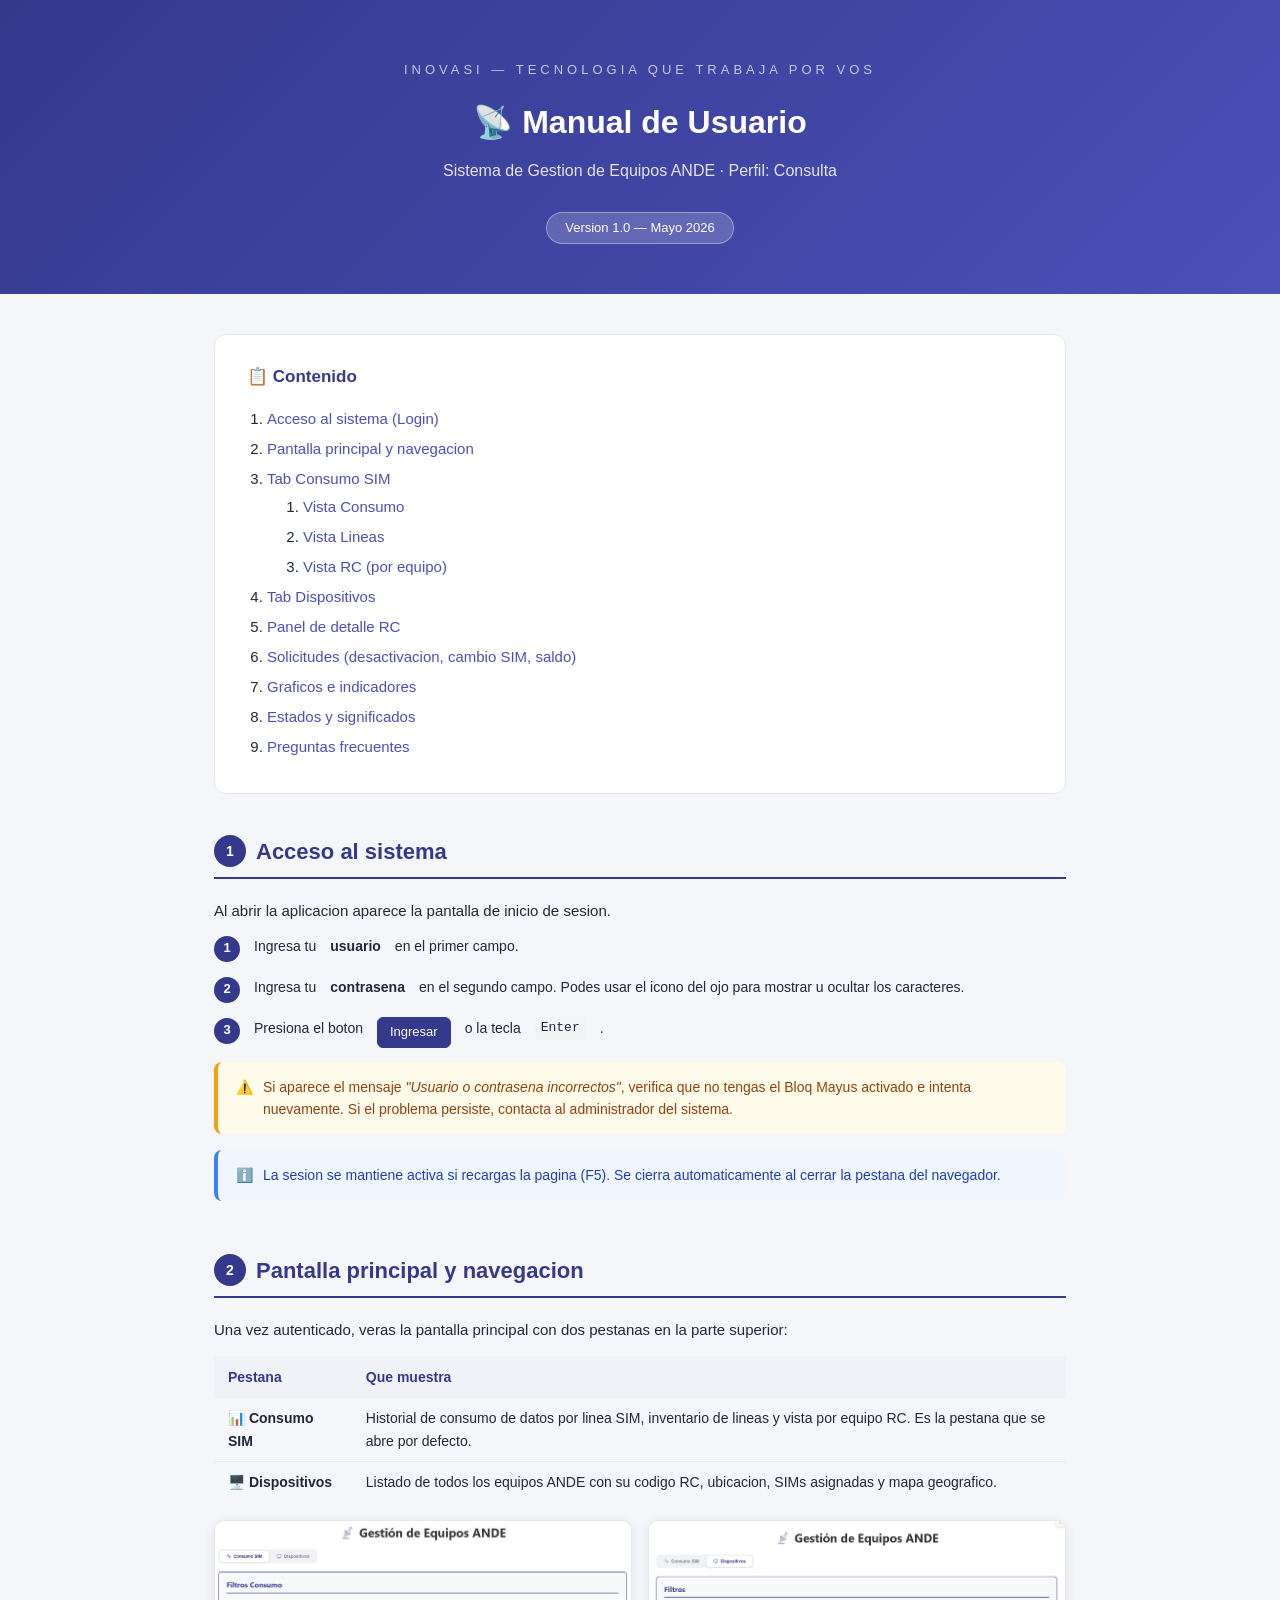
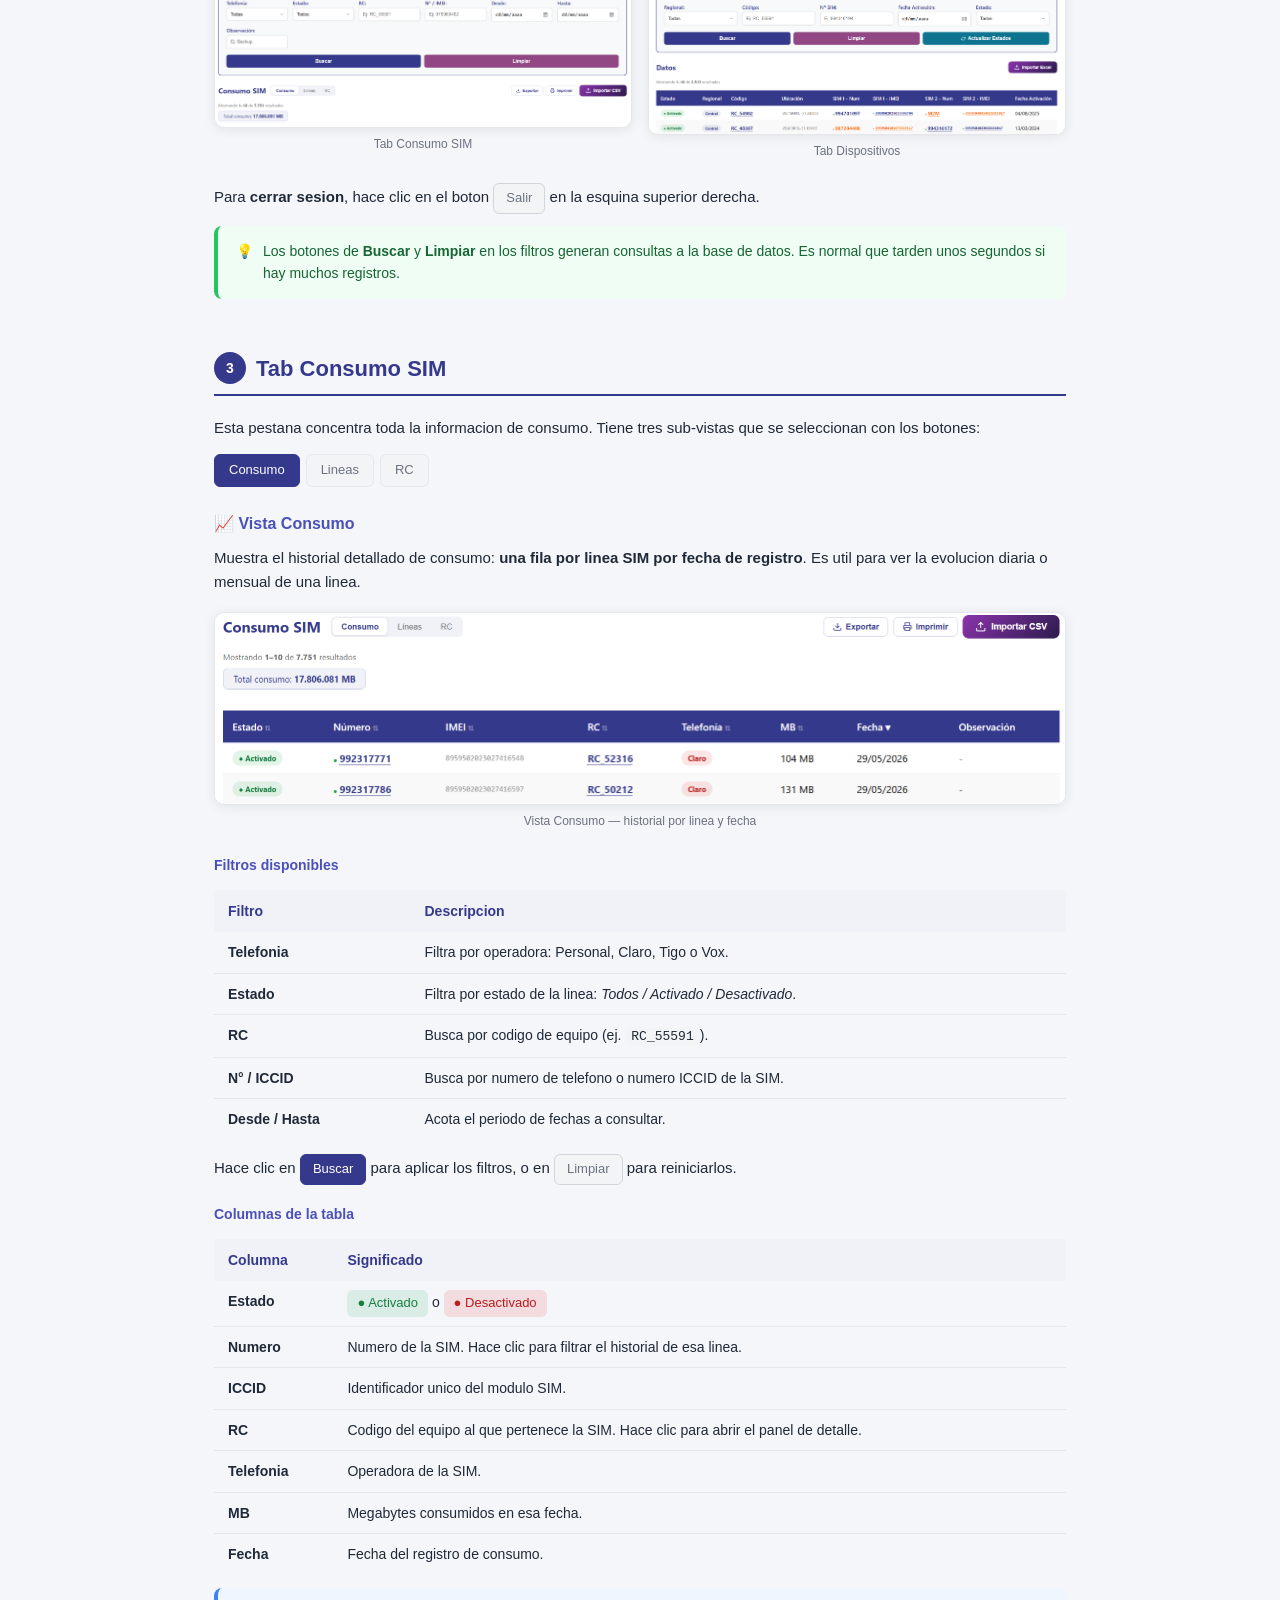
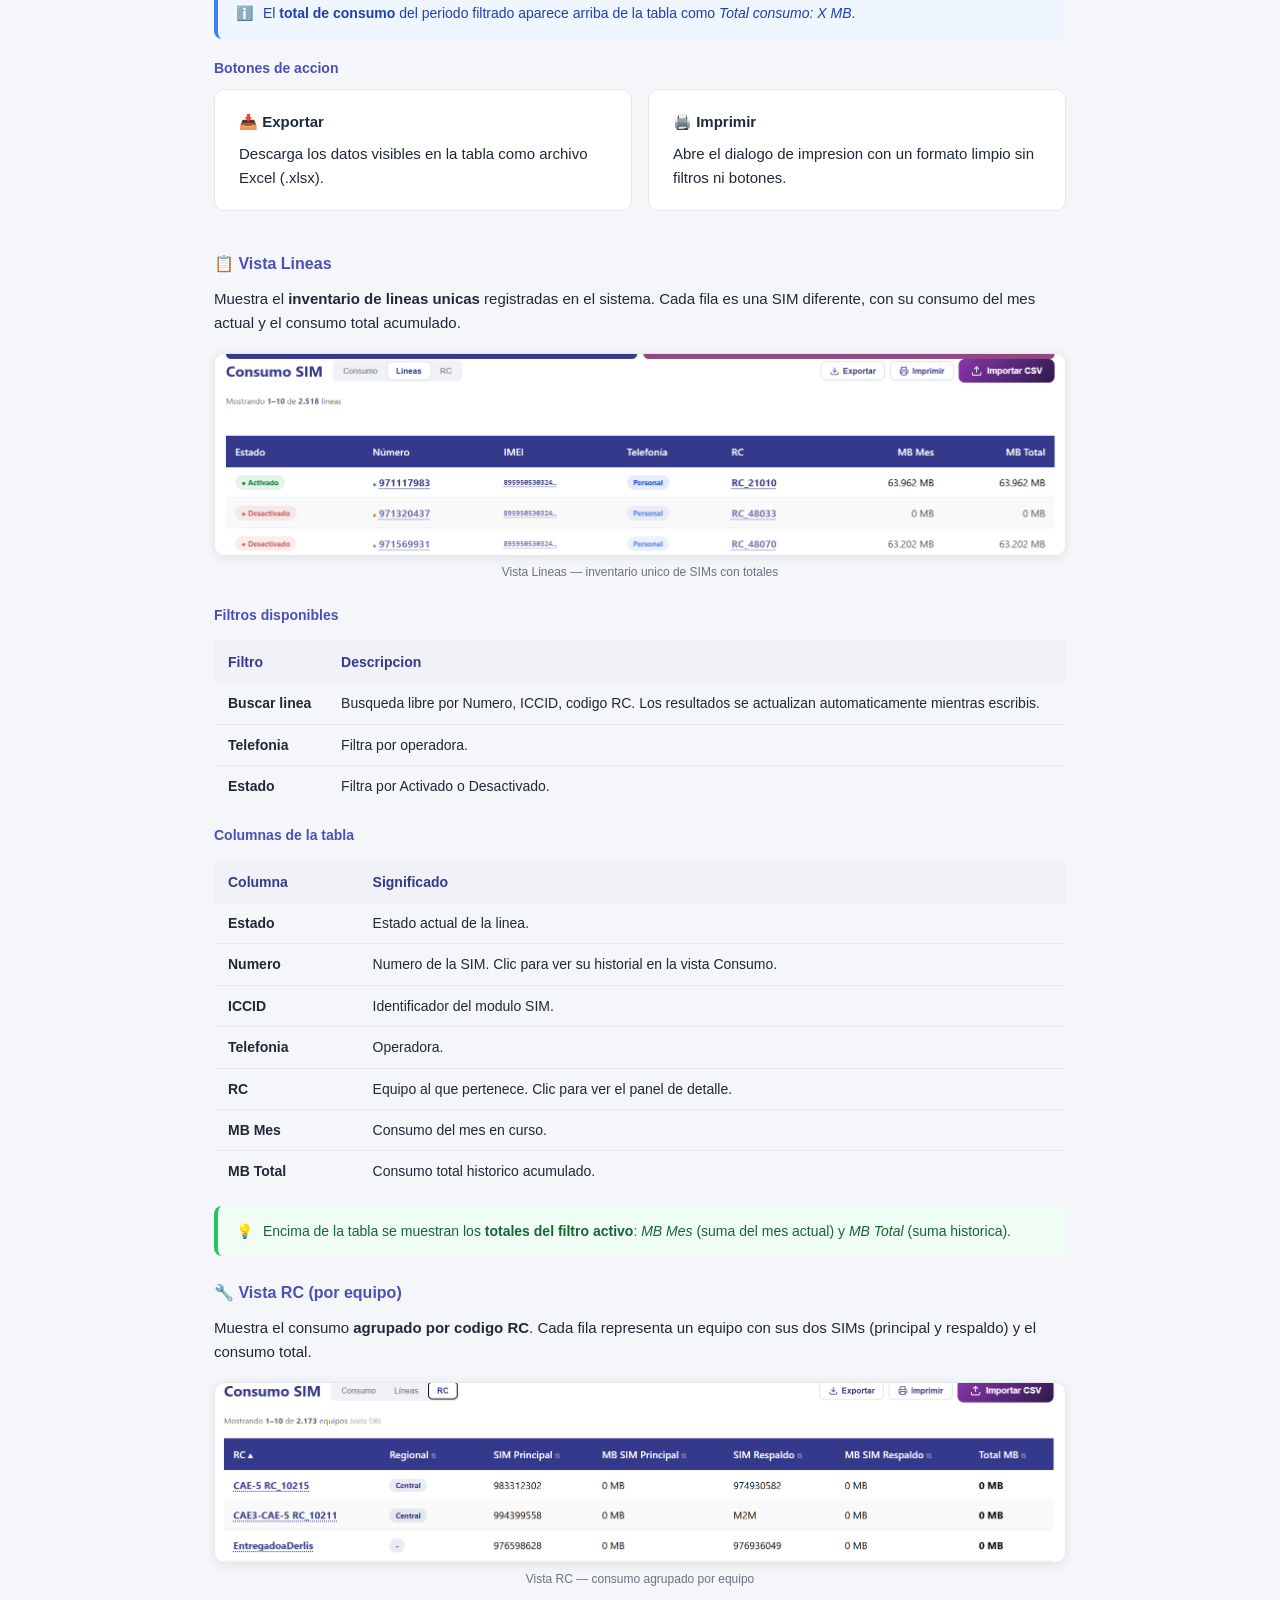
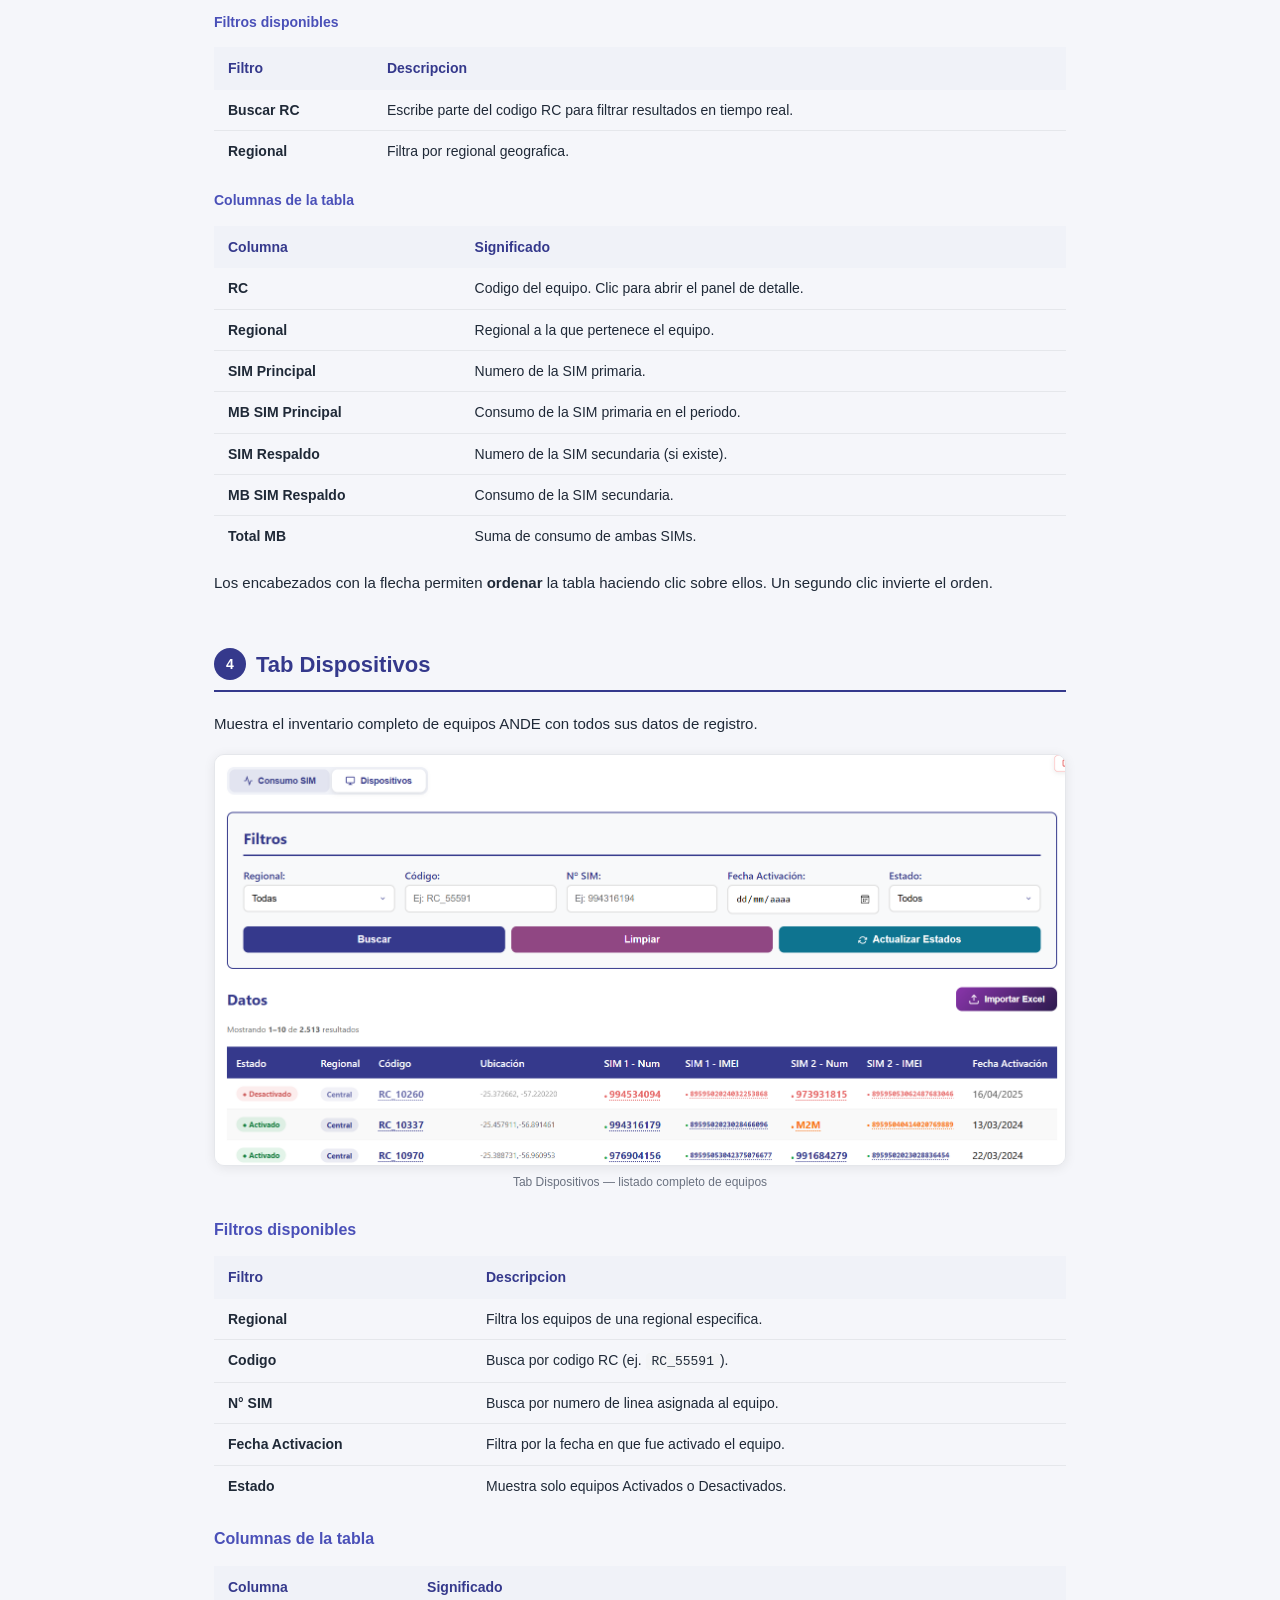
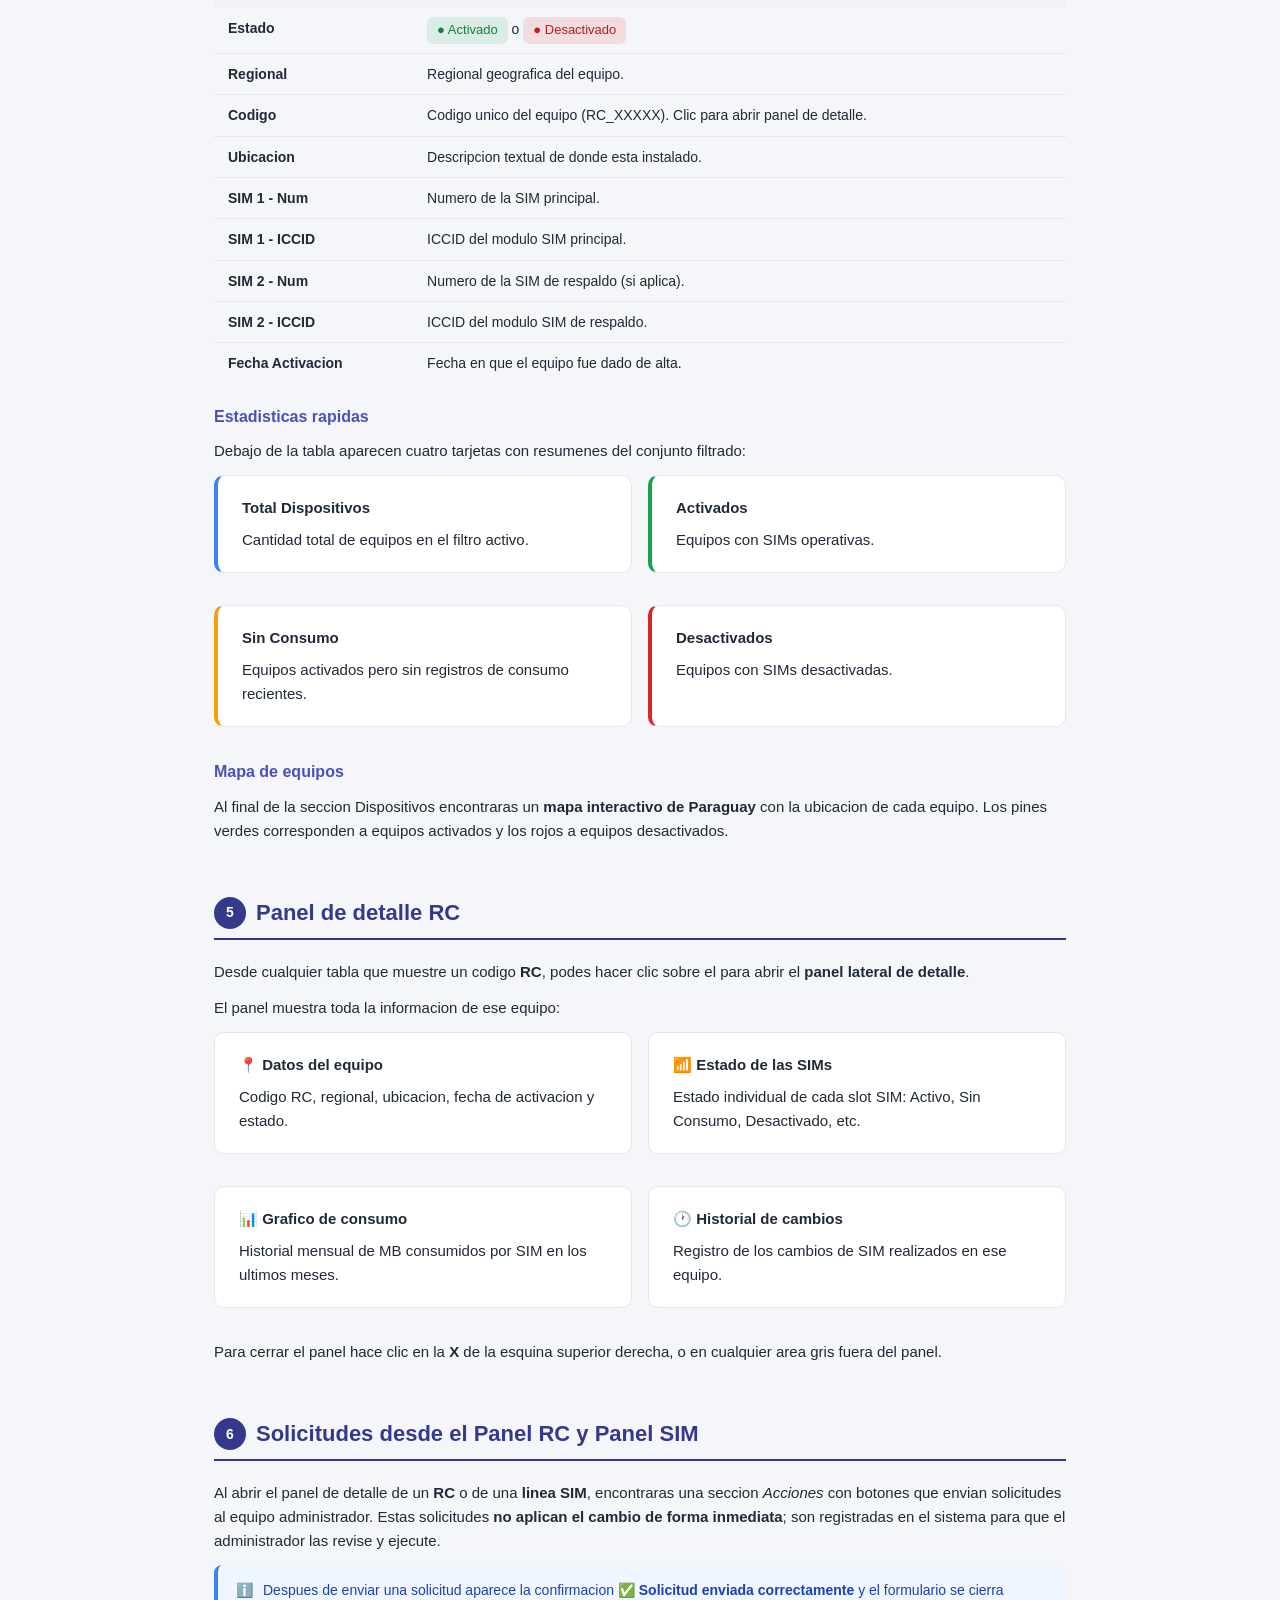
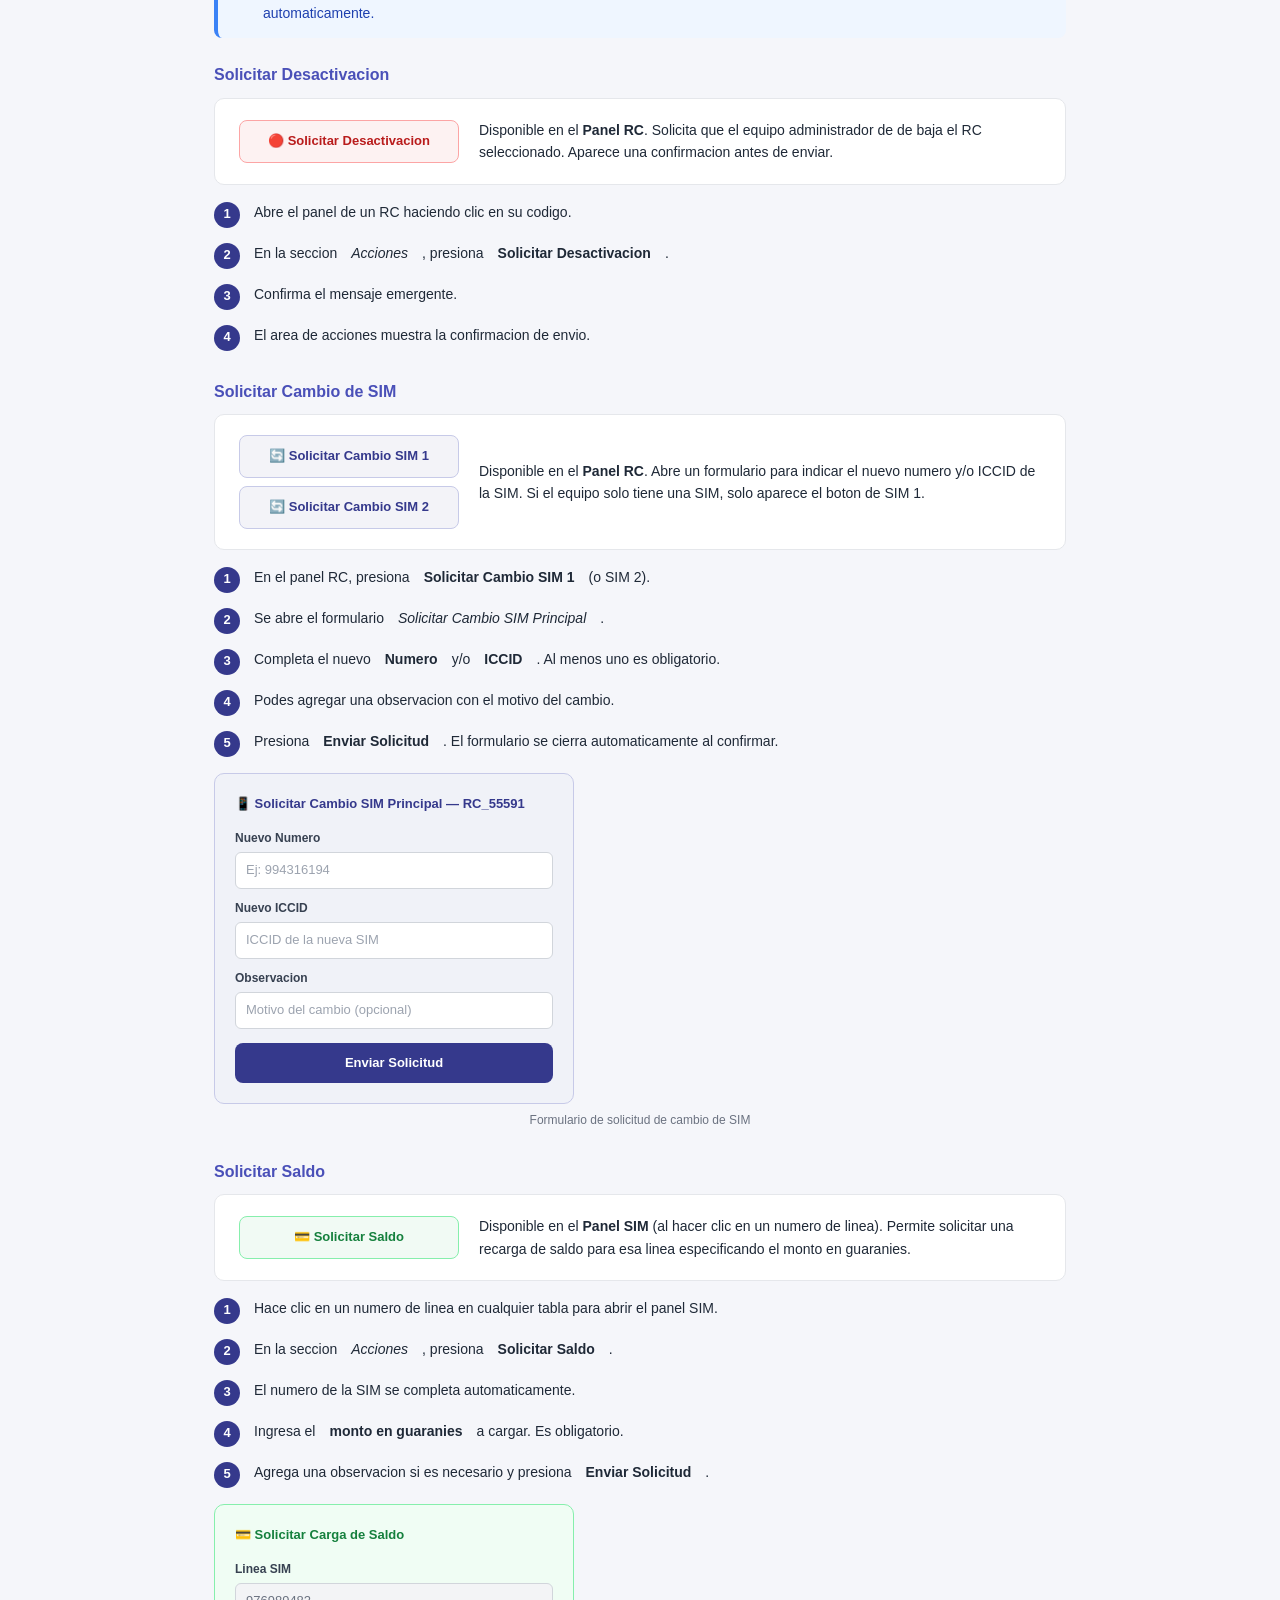
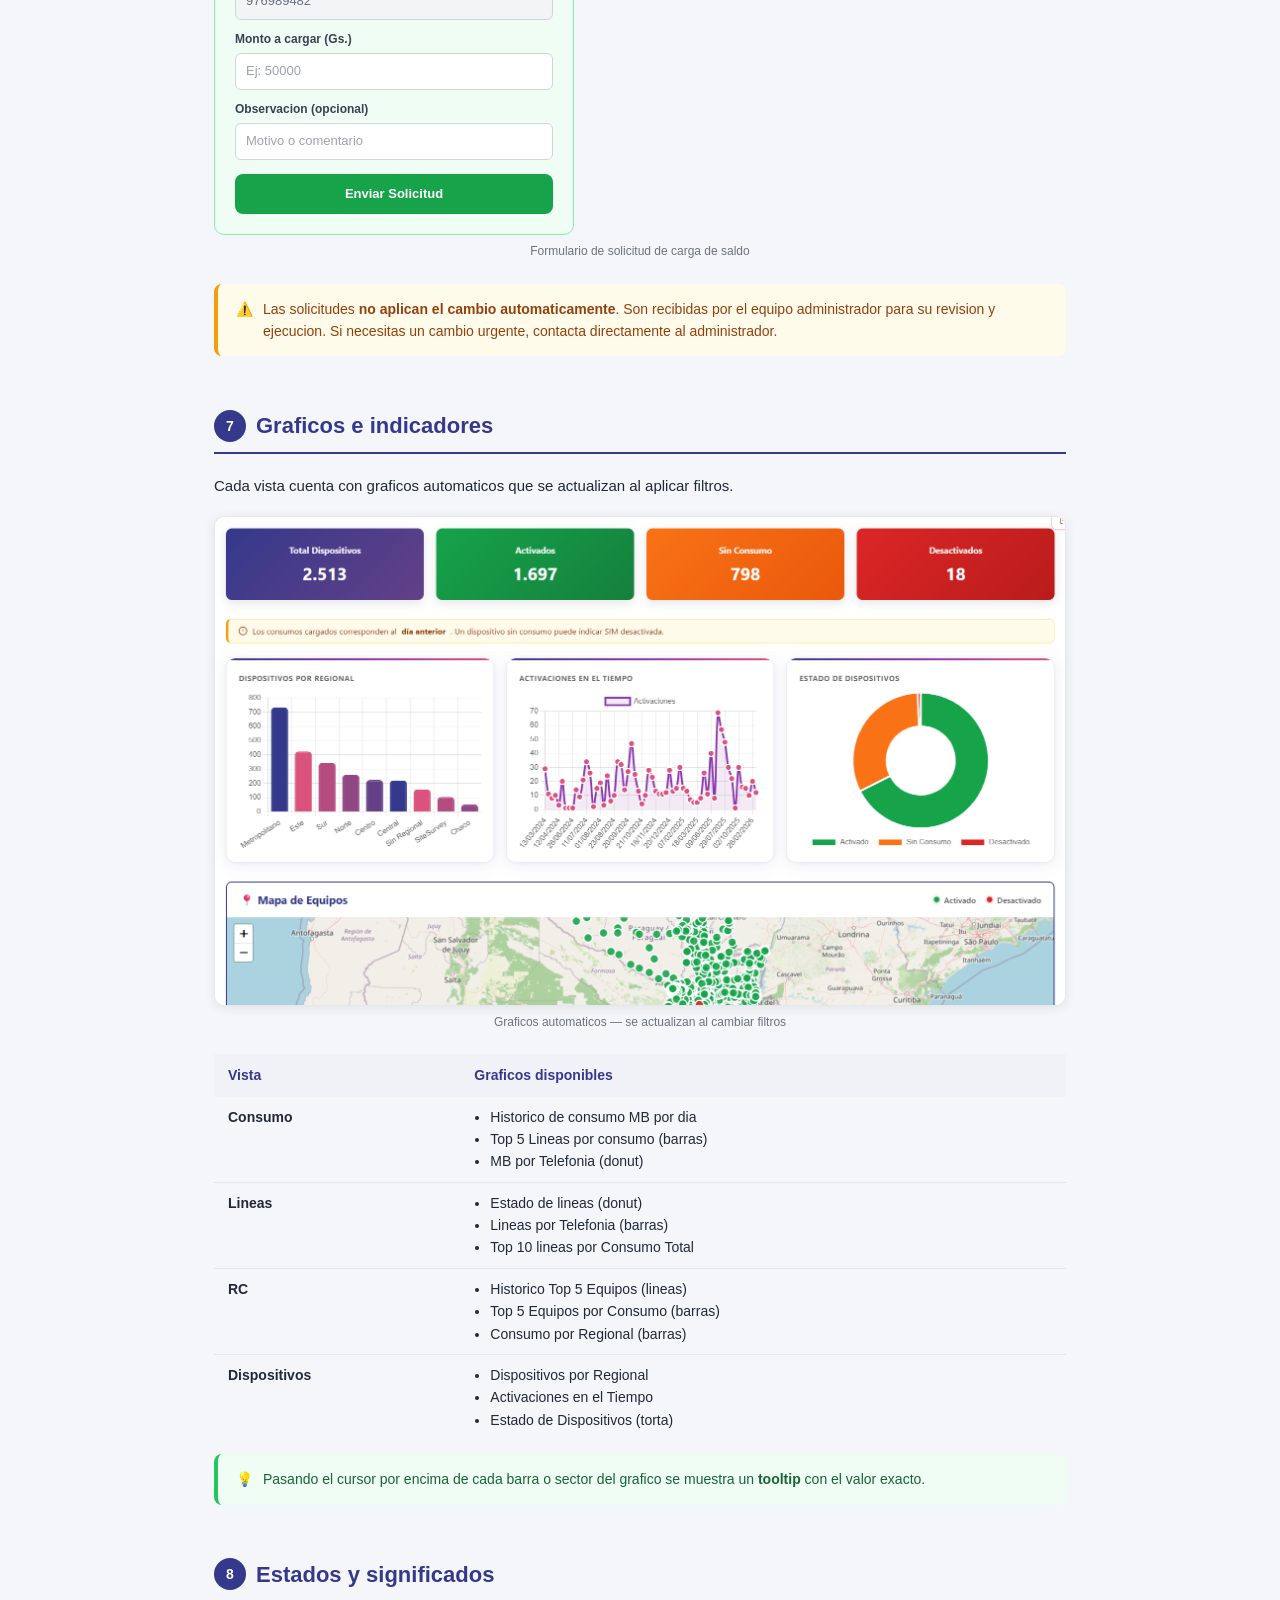
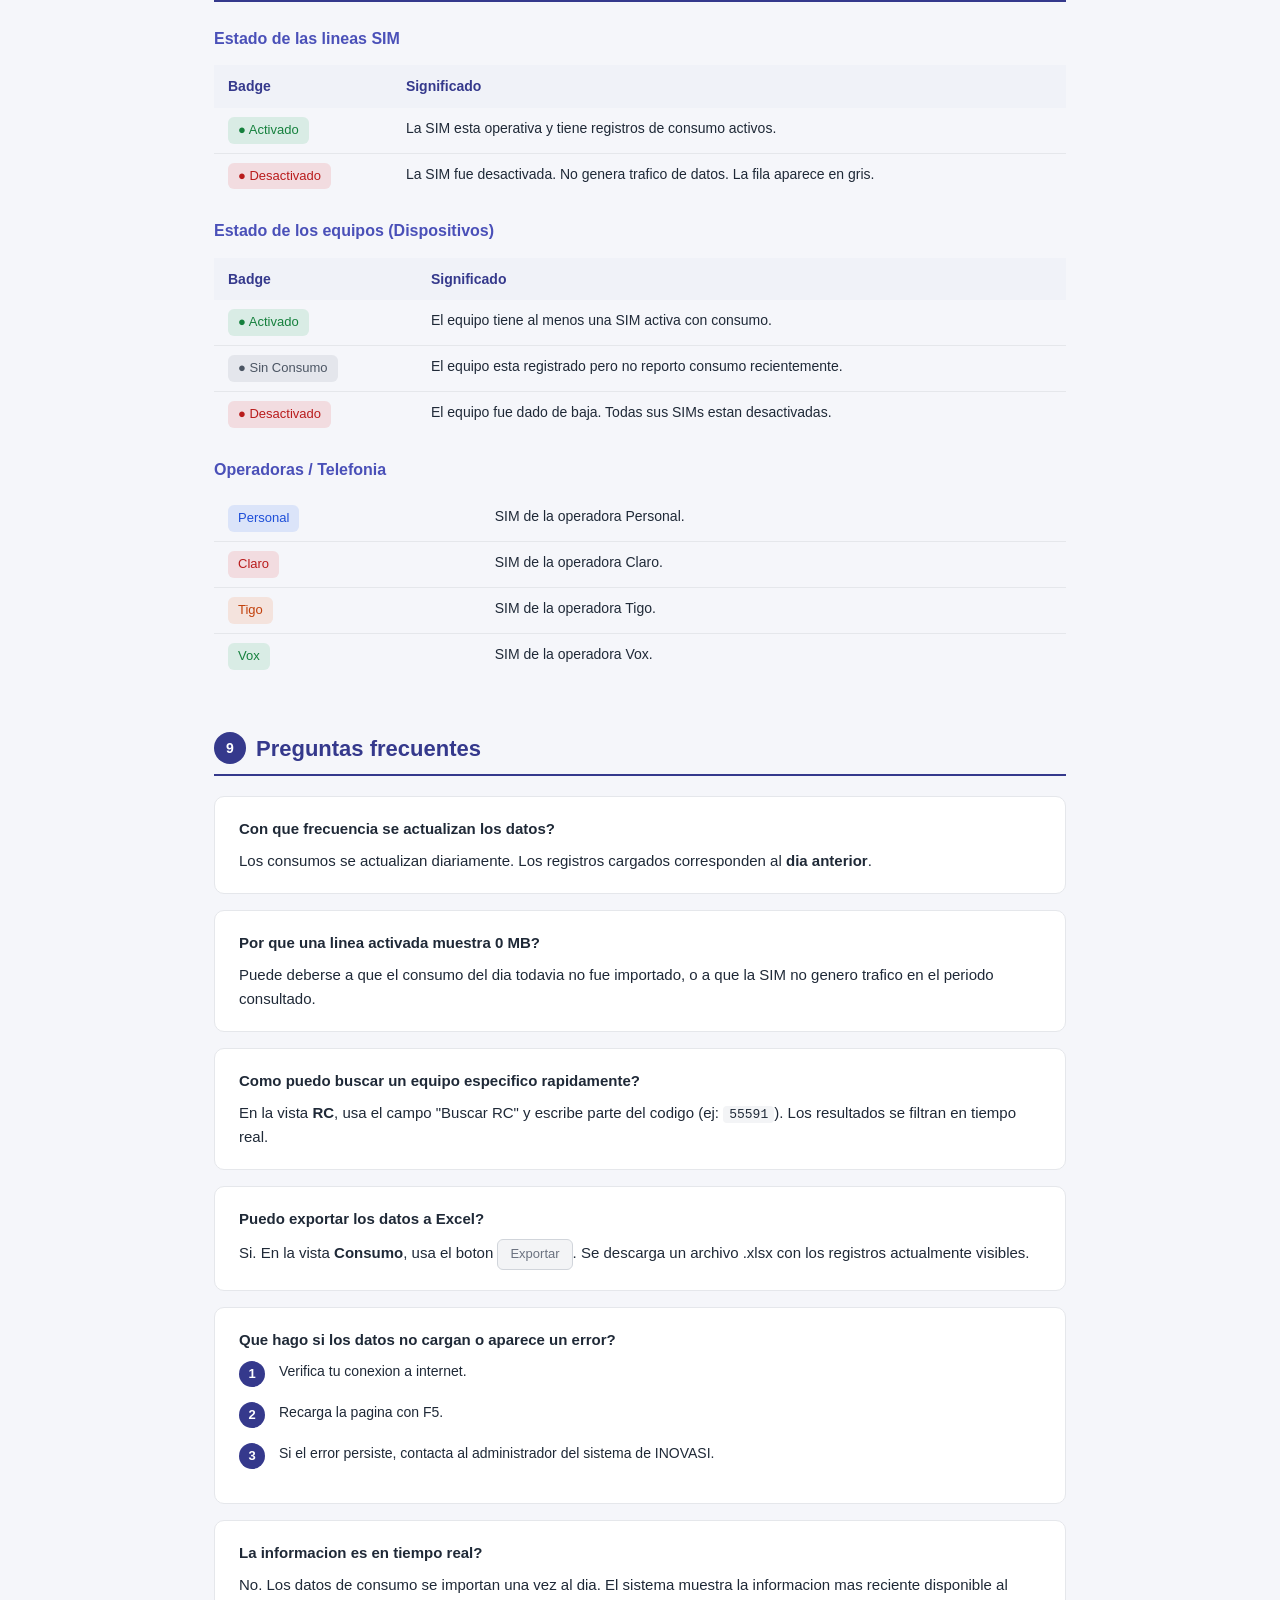
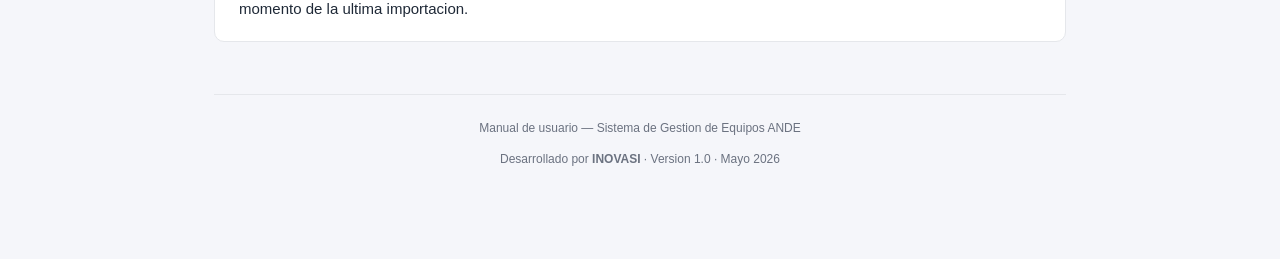
==== commit e4713386: "ICCID en titulos, leyenda Desactivado e historial de cambios de SIM - Titulos, placeholders, export " ====
--- a/manual-ande.html
+++ b/manual-ande.html
@@ -3,7 +3,7 @@
 <head>
     <meta charset="UTF-8">
     <meta name="viewport" content="width=device-width, initial-scale=1.0">
-    <title>Manual de Usuario - Gestion de Equipos ANDE</title>
+    <title>Manual de Usuario - Gestion de Equipos ANDE RC</title>
     <style>
         :root {
             --azul:    #35398C;
@@ -196,7 +196,7 @@
             <tr><td><strong>Telefonia</strong></td><td>Filtra por operadora: Personal, Claro, Tigo o Vox.</td></tr>
             <tr><td><strong>Estado</strong></td><td>Filtra por estado de la linea: <em>Todos / Activado / Desactivado</em>.</td></tr>
             <tr><td><strong>RC</strong></td><td>Busca por codigo de equipo (ej. <code>RC_55591</code>).</td></tr>
-            <tr><td><strong>N&deg; / IMEI</strong></td><td>Busca por numero de telefono o numero IMEI de la SIM.</td></tr>
+            <tr><td><strong>N&deg; / ICCID</strong></td><td>Busca por numero de telefono o numero ICCID de la SIM.</td></tr>
             <tr><td><strong>Desde / Hasta</strong></td><td>Acota el periodo de fechas a consultar.</td></tr>
         </table>
         <p>Hace clic en <span class="btn-sim btn-azul">Buscar</span> para aplicar los filtros, o en <span class="btn-sim btn-gris">Limpiar</span> para reiniciarlos.</p>
@@ -205,7 +205,7 @@
             <tr><th>Columna</th><th>Significado</th></tr>
             <tr><td><strong>Estado</strong></td><td><span class="badge badge-verde">&#9679; Activado</span> o <span class="badge badge-rojo">&#9679; Desactivado</span></td></tr>
             <tr><td><strong>Numero</strong></td><td>Numero de la SIM. Hace clic para filtrar el historial de esa linea.</td></tr>
-            <tr><td><strong>IMEI</strong></td><td>Identificador unico del modulo SIM.</td></tr>
+            <tr><td><strong>ICCID</strong></td><td>Identificador unico del modulo SIM.</td></tr>
             <tr><td><strong>RC</strong></td><td>Codigo del equipo al que pertenece la SIM. Hace clic para abrir el panel de detalle.</td></tr>
             <tr><td><strong>Telefonia</strong></td><td>Operadora de la SIM.</td></tr>
             <tr><td><strong>MB</strong></td><td>Megabytes consumidos en esa fecha.</td></tr>
@@ -230,7 +230,7 @@
         <h3 class="sub" style="font-size:14px;margin-top:18px">Filtros disponibles</h3>
         <table>
             <tr><th>Filtro</th><th>Descripcion</th></tr>
-            <tr><td><strong>Buscar linea</strong></td><td>Busqueda libre por Numero, IMEI, codigo RC. Los resultados se actualizan automaticamente mientras escribis.</td></tr>
+            <tr><td><strong>Buscar linea</strong></td><td>Busqueda libre por Numero, ICCID, codigo RC. Los resultados se actualizan automaticamente mientras escribis.</td></tr>
             <tr><td><strong>Telefonia</strong></td><td>Filtra por operadora.</td></tr>
             <tr><td><strong>Estado</strong></td><td>Filtra por Activado o Desactivado.</td></tr>
         </table>
@@ -239,7 +239,7 @@
             <tr><th>Columna</th><th>Significado</th></tr>
             <tr><td><strong>Estado</strong></td><td>Estado actual de la linea.</td></tr>
             <tr><td><strong>Numero</strong></td><td>Numero de la SIM. Clic para ver su historial en la vista Consumo.</td></tr>
-            <tr><td><strong>IMEI</strong></td><td>Identificador del modulo SIM.</td></tr>
+            <tr><td><strong>ICCID</strong></td><td>Identificador del modulo SIM.</td></tr>
             <tr><td><strong>Telefonia</strong></td><td>Operadora.</td></tr>
             <tr><td><strong>RC</strong></td><td>Equipo al que pertenece. Clic para ver el panel de detalle.</td></tr>
             <tr><td><strong>MB Mes</strong></td><td>Consumo del mes en curso.</td></tr>
@@ -301,9 +301,9 @@
             <tr><td><strong>Codigo</strong></td><td>Codigo unico del equipo (RC_XXXXX). Clic para abrir panel de detalle.</td></tr>
             <tr><td><strong>Ubicacion</strong></td><td>Descripcion textual de donde esta instalado.</td></tr>
             <tr><td><strong>SIM 1 - Num</strong></td><td>Numero de la SIM principal.</td></tr>
-            <tr><td><strong>SIM 1 - IMEI</strong></td><td>IMEI del modulo SIM principal.</td></tr>
+            <tr><td><strong>SIM 1 - ICCID</strong></td><td>ICCID del modulo SIM principal.</td></tr>
             <tr><td><strong>SIM 2 - Num</strong></td><td>Numero de la SIM de respaldo (si aplica).</td></tr>
-            <tr><td><strong>SIM 2 - IMEI</strong></td><td>IMEI del modulo SIM de respaldo.</td></tr>
+            <tr><td><strong>SIM 2 - ICCID</strong></td><td>ICCID del modulo SIM de respaldo.</td></tr>
             <tr><td><strong>Fecha Activacion</strong></td><td>Fecha en que el equipo fue dado de alta.</td></tr>
         </table>
         <h3 class="sub" style="margin-top:20px">Estadisticas rapidas</h3>
@@ -325,7 +325,7 @@
         <p>El panel muestra toda la informacion de ese equipo:</p>
         <div class="col2">
             <div class="card"><div class="card-title">&#128205; Datos del equipo</div>Codigo RC, regional, ubicacion, fecha de activacion y estado.</div>
-            <div class="card"><div class="card-title">&#128246; Estado de las SIMs</div>Estado individual de cada slot SIM: Activo, Sin Consumo, No Asignado, etc.</div>
+            <div class="card"><div class="card-title">&#128246; Estado de las SIMs</div>Estado individual de cada slot SIM: Activo, Sin Consumo, Desactivado, etc.</div>
             <div class="card"><div class="card-title">&#128202; Grafico de consumo</div>Historial mensual de MB consumidos por SIM en los ultimos meses.</div>
             <div class="card"><div class="card-title">&#128336; Historial de cambios</div>Registro de los cambios de SIM realizados en ese equipo.</div>
         </div>
@@ -367,14 +367,14 @@
                     <div class="btn-panel-demo btn-panel-demo-azul">&#128260; Solicitar Cambio SIM 2</div>
                 </div>
                 <div style="flex:1;min-width:180px;font-size:14px">
-                    Disponible en el <strong>Panel RC</strong>. Abre un formulario para indicar el nuevo numero y/o IMEI de la SIM. Si el equipo solo tiene una SIM, solo aparece el boton de SIM 1.
+                    Disponible en el <strong>Panel RC</strong>. Abre un formulario para indicar el nuevo numero y/o ICCID de la SIM. Si el equipo solo tiene una SIM, solo aparece el boton de SIM 1.
                 </div>
             </div>
         </div>
         <ol class="steps">
             <li>En el panel RC, presiona <strong>Solicitar Cambio SIM 1</strong> (o SIM 2).</li>
             <li>Se abre el formulario <em>Solicitar Cambio SIM Principal</em>.</li>
-            <li>Completa el nuevo <strong>Numero</strong> y/o <strong>IMEI</strong>. Al menos uno es obligatorio.</li>
+            <li>Completa el nuevo <strong>Numero</strong> y/o <strong>ICCID</strong>. Al menos uno es obligatorio.</li>
             <li>Podes agregar una observacion con el motivo del cambio.</li>
             <li>Presiona <strong>Enviar Solicitud</strong>. El formulario se cierra automaticamente al confirmar.</li>
         </ol>
@@ -386,8 +386,8 @@
                     <div style="border:1px solid #d1d5db;border-radius:6px;padding:7px 10px;font-size:13px;color:#9ca3af;background:#fff">Ej: 994316194</div>
                 </div>
                 <div style="margin-bottom:10px">
-                    <div style="font-size:12px;font-weight:600;color:#374151;margin-bottom:4px">Nuevo IMEI</div>
-                    <div style="border:1px solid #d1d5db;border-radius:6px;padding:7px 10px;font-size:13px;color:#9ca3af;background:#fff">IMEI de la nueva SIM</div>
+                    <div style="font-size:12px;font-weight:600;color:#374151;margin-bottom:4px">Nuevo ICCID</div>
+                    <div style="border:1px solid #d1d5db;border-radius:6px;padding:7px 10px;font-size:13px;color:#9ca3af;background:#fff">ICCID de la nueva SIM</div>
                 </div>
                 <div style="margin-bottom:14px">
                     <div style="font-size:12px;font-weight:600;color:#374151;margin-bottom:4px">Observacion</div>
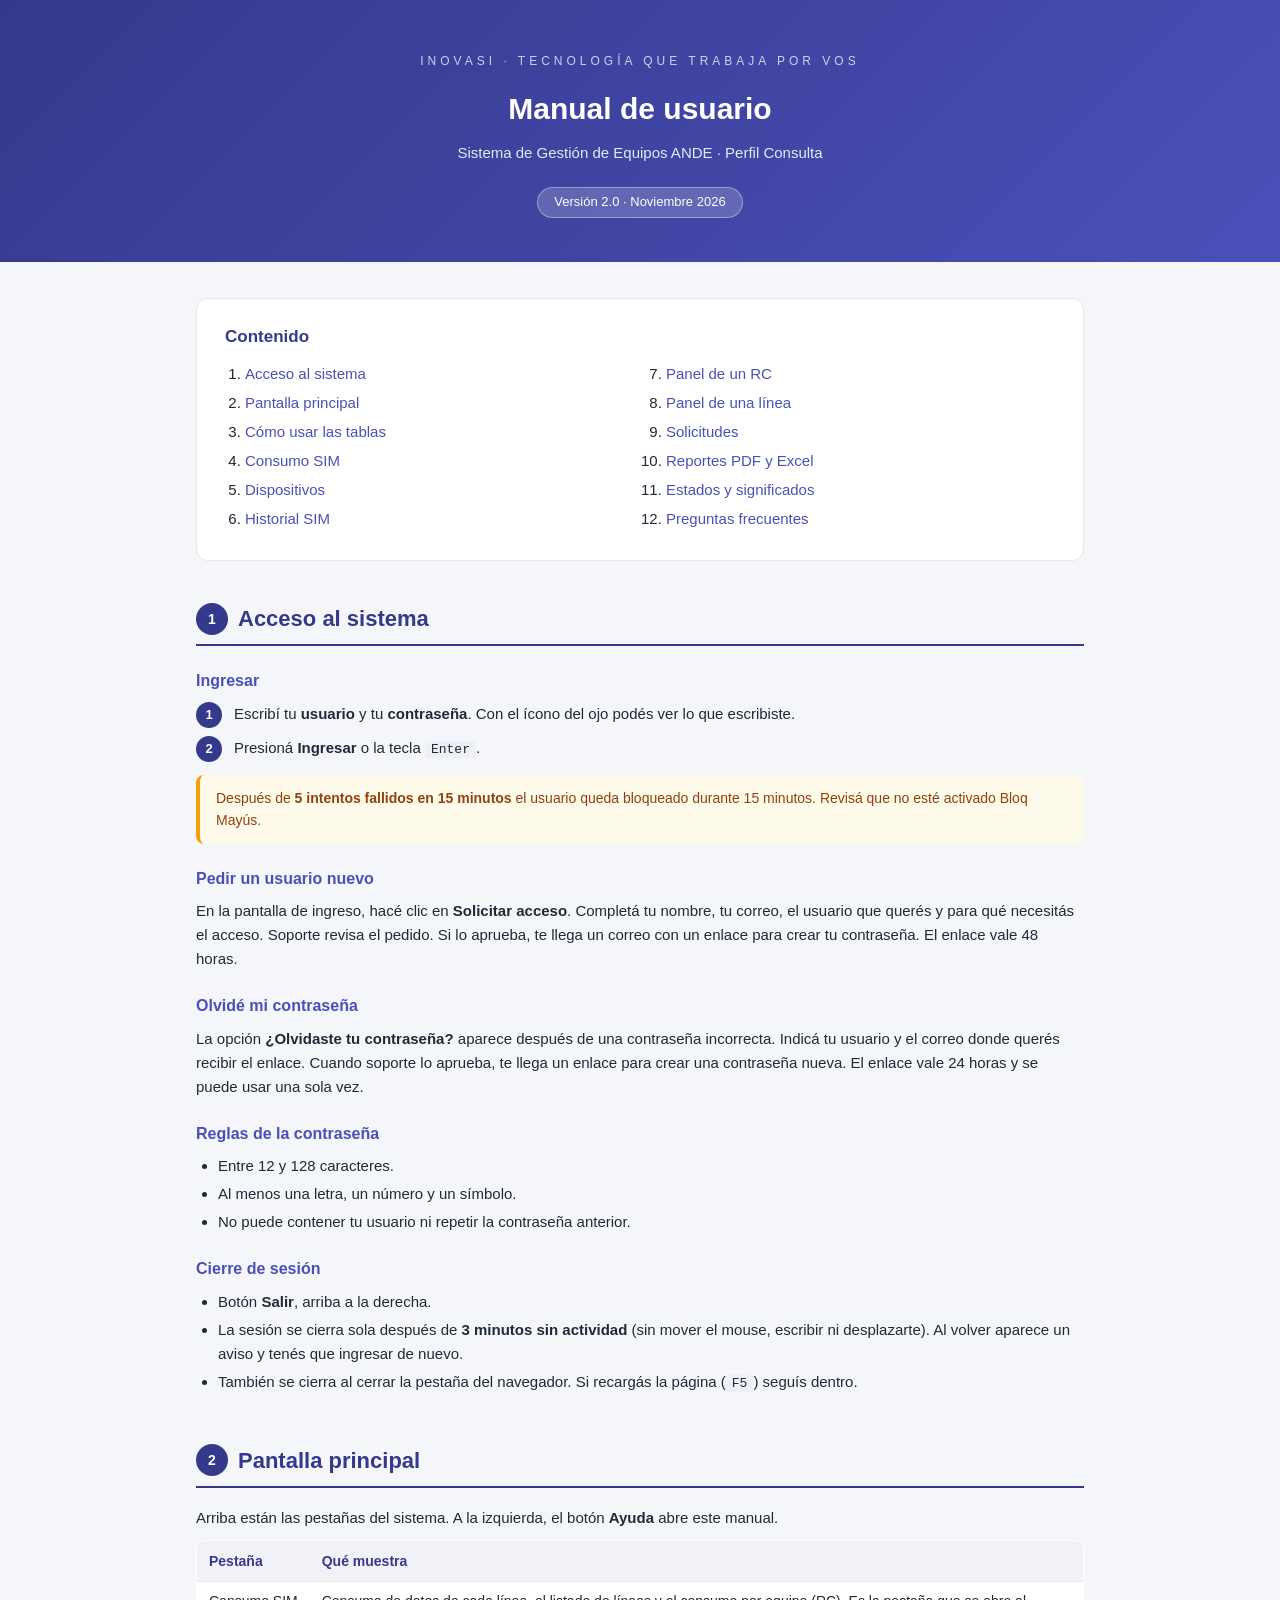
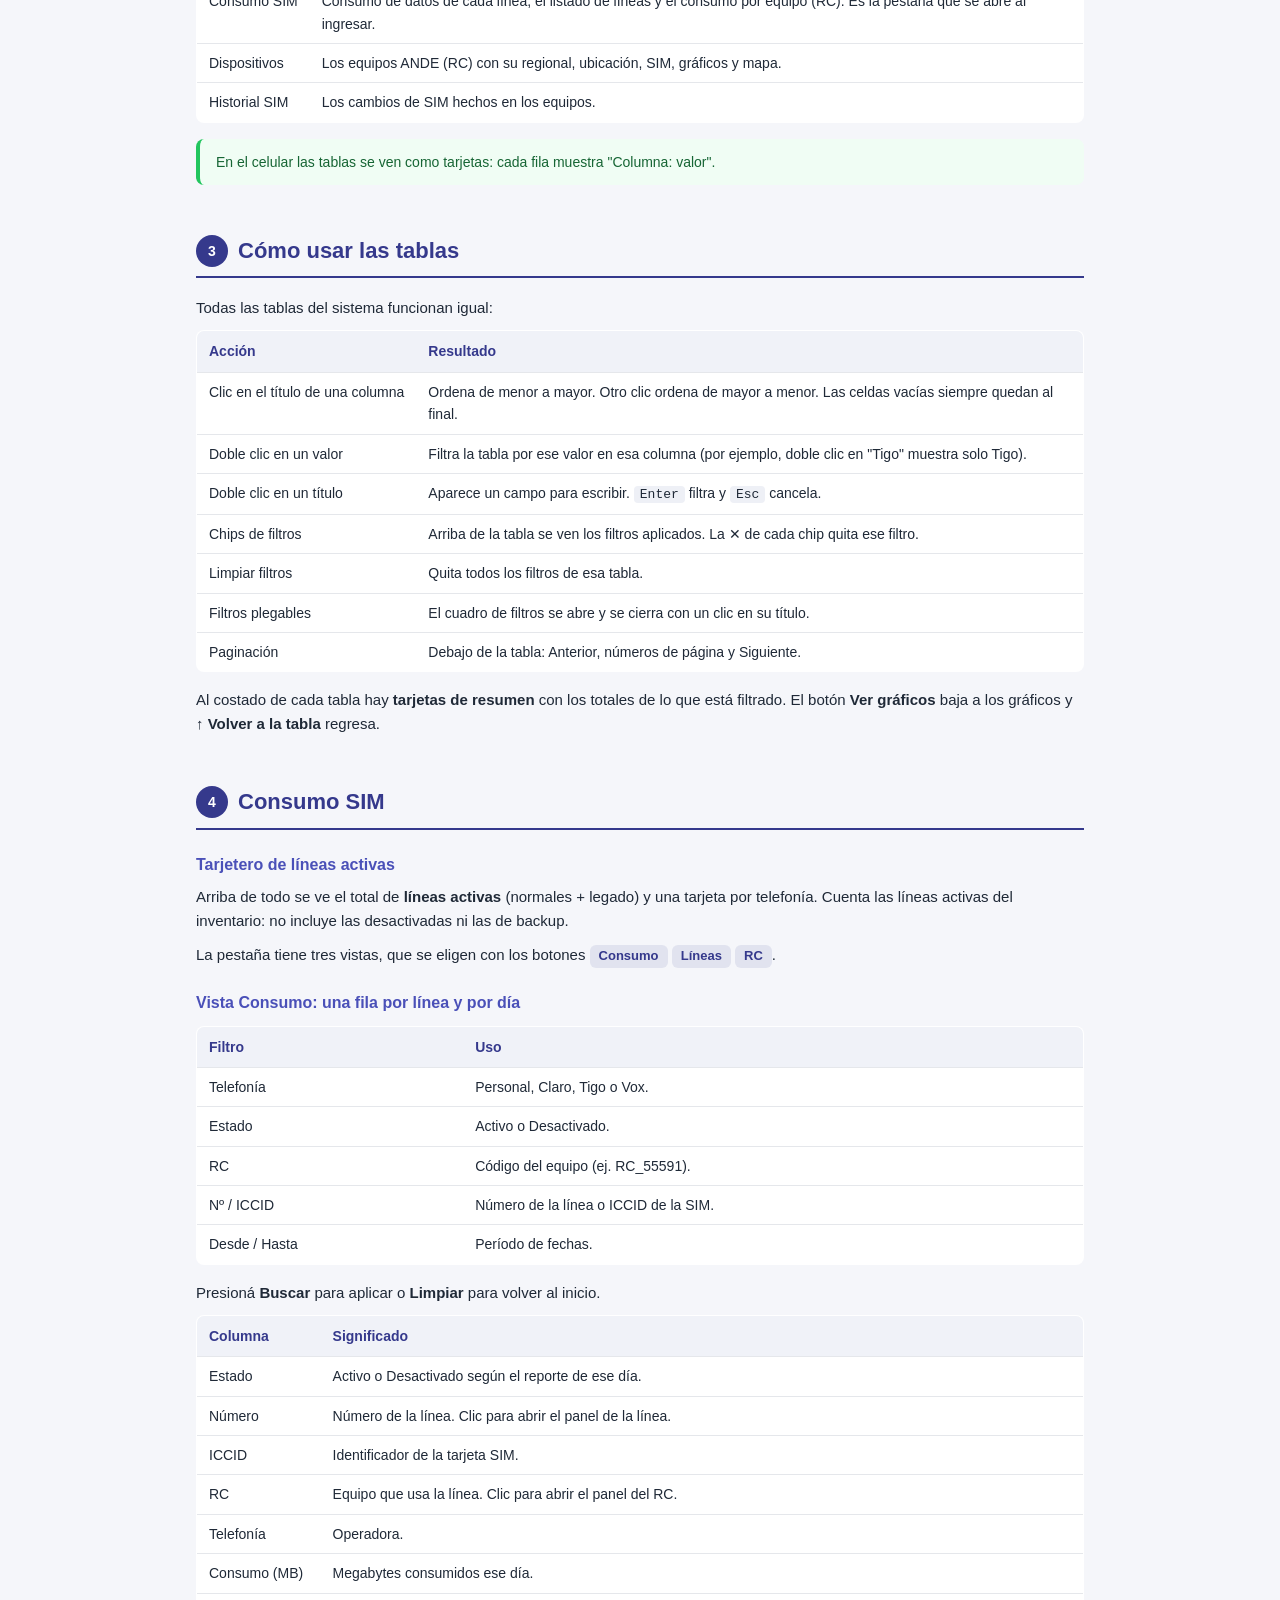
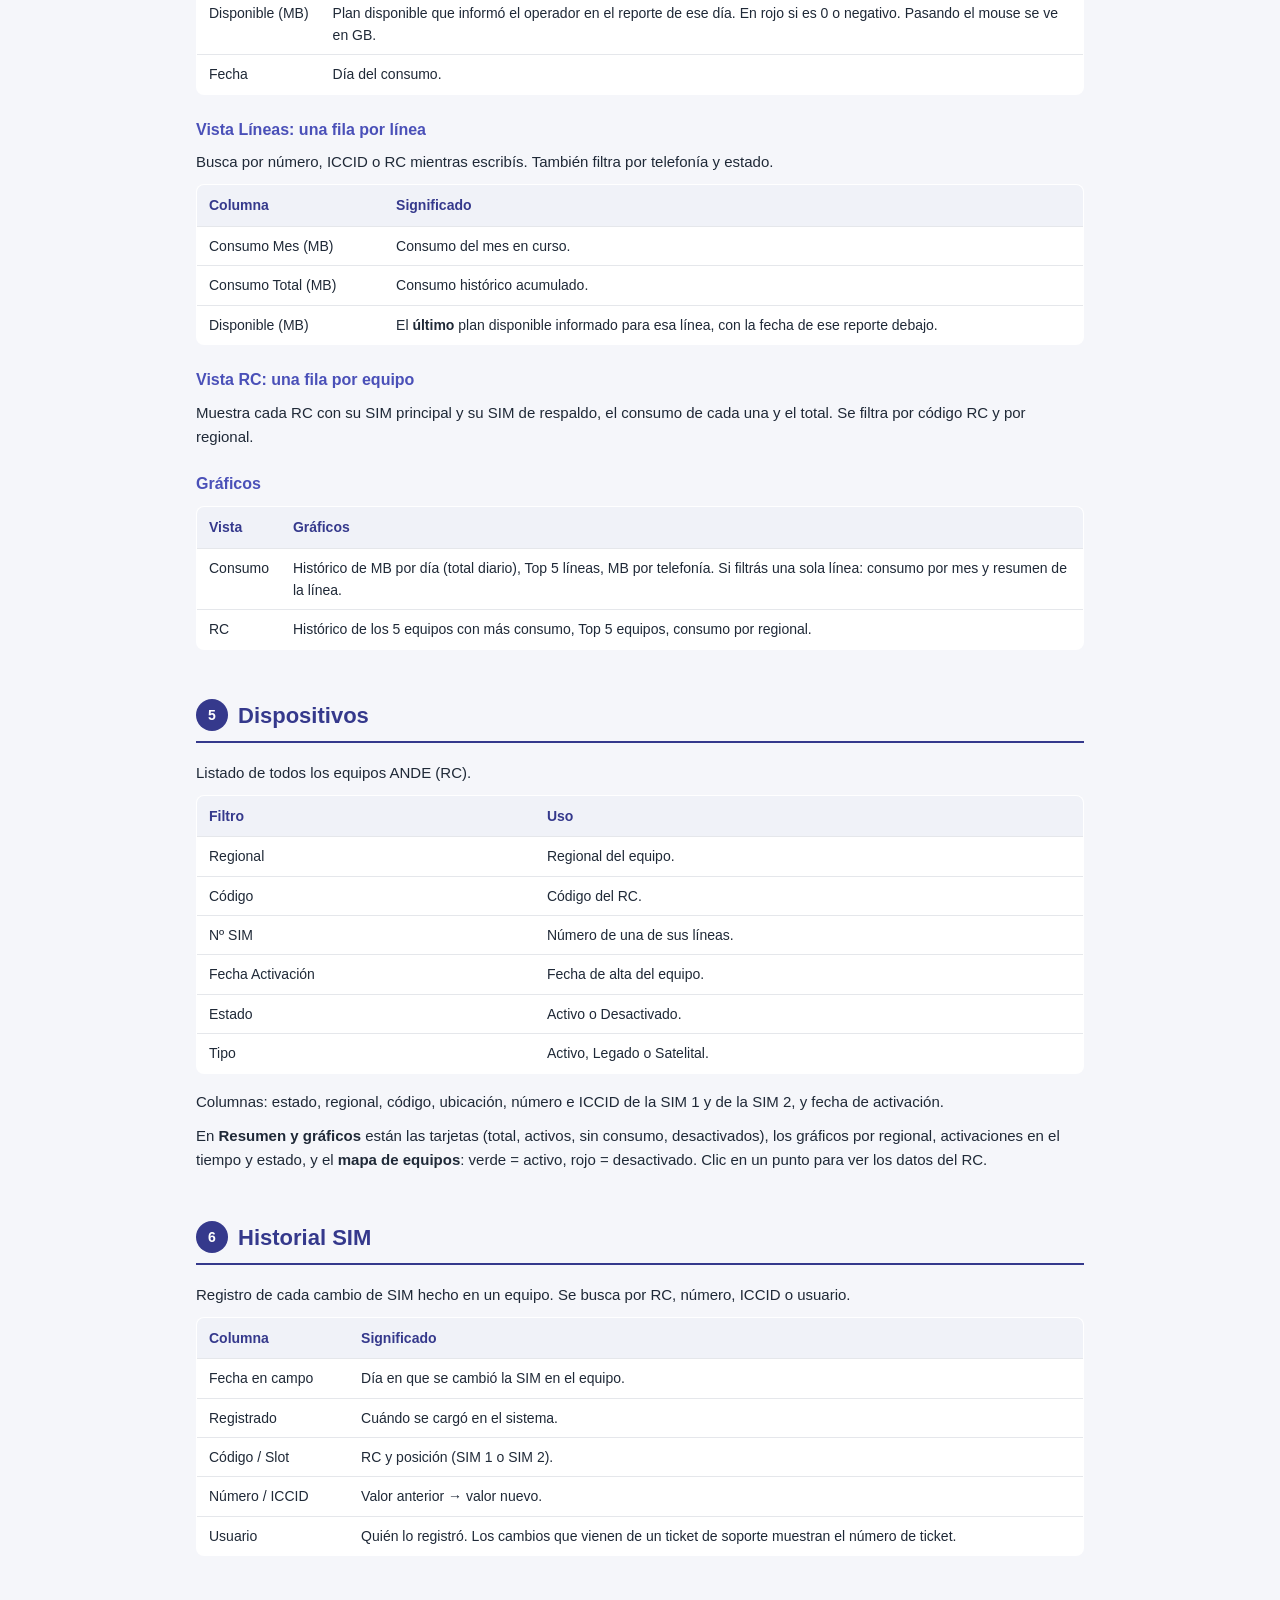
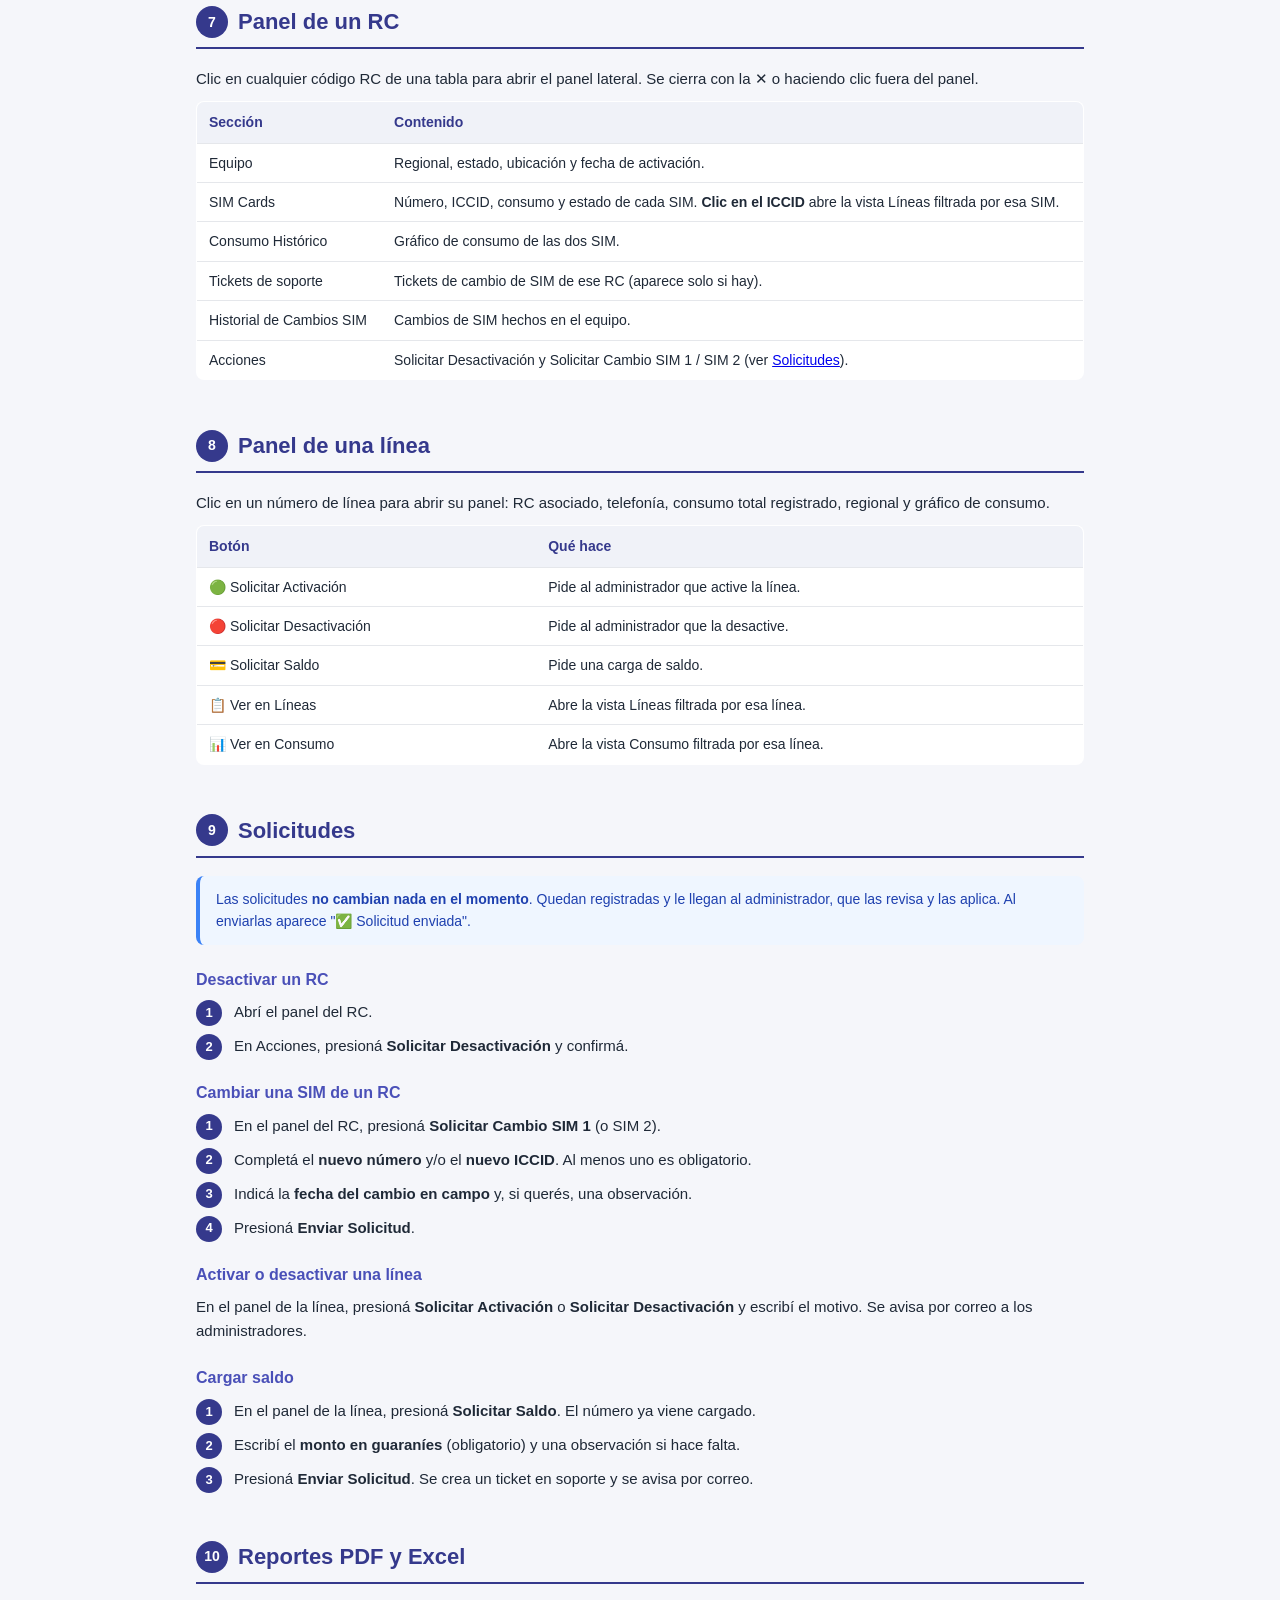
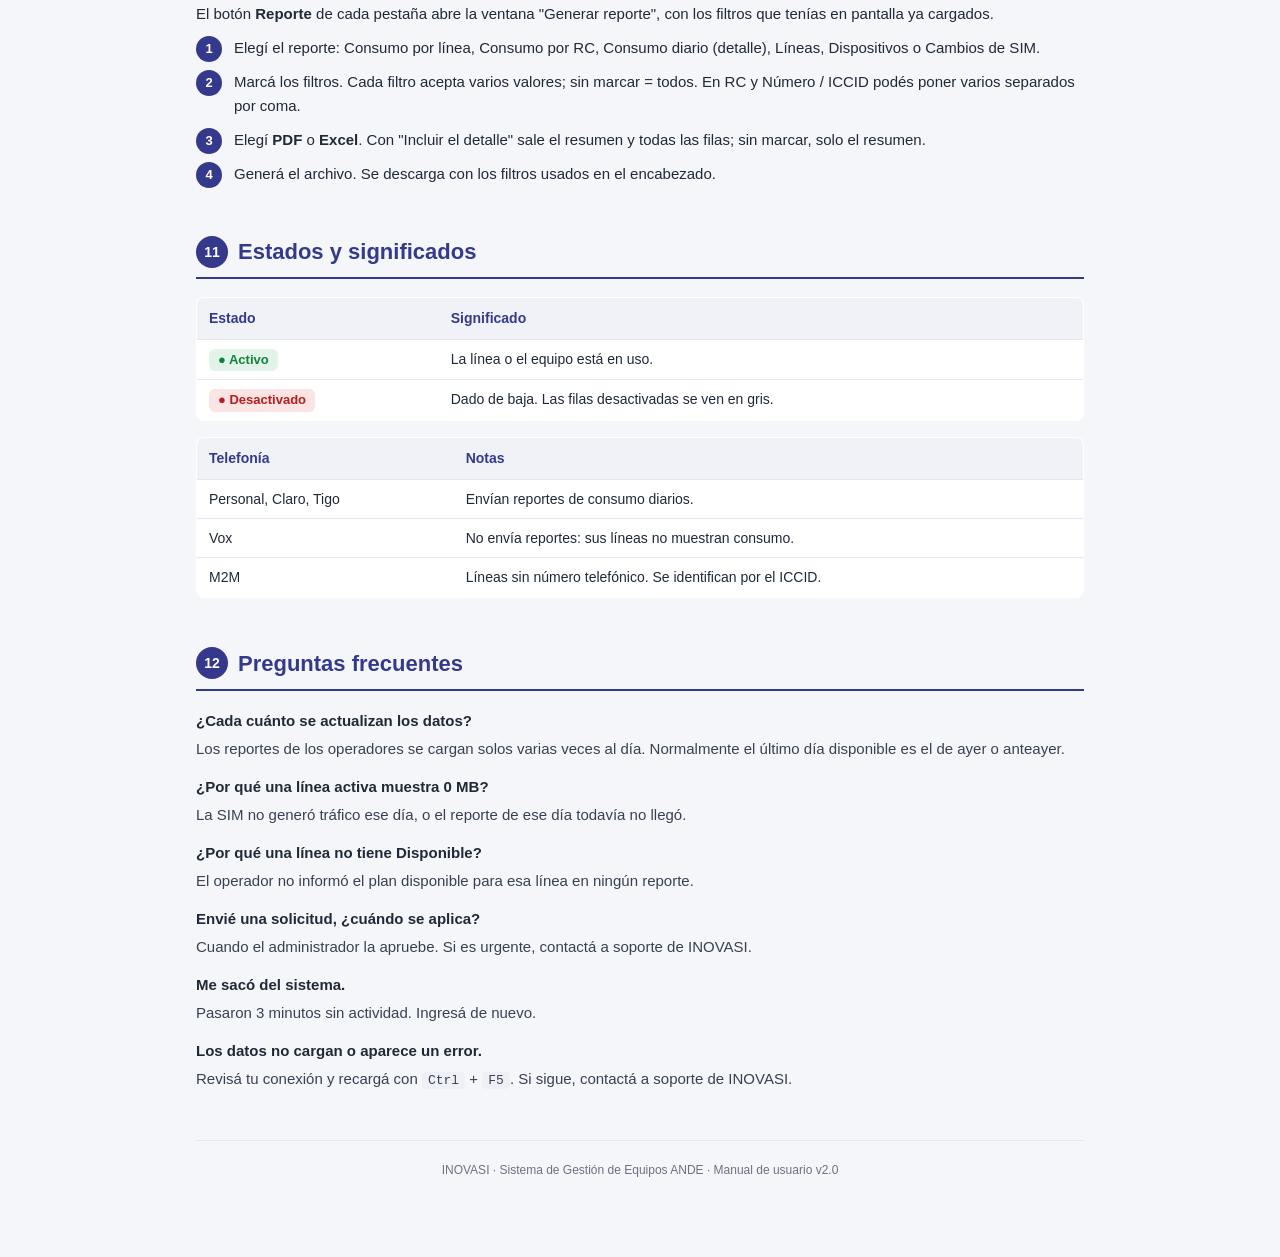
==== commit 89cb355c: "Manuales: usuario actualizado y de administrador (solo admin, leído de la base con RLS) Co-Authored-" ====
--- a/manual-ande.html
+++ b/manual-ande.html
@@ -1,515 +1,337 @@
 <!DOCTYPE html>
 <html lang="es">
 <head>
-    <meta charset="UTF-8">
-    <meta name="viewport" content="width=device-width, initial-scale=1.0">
-    <title>Manual de Usuario - Gestion de Equipos ANDE RC</title>
-    <style>
-        :root {
-            --azul:    #35398C;
-            --azul-cl: #4a50b8;
-            --verde:   #16a34a;
-            --rojo:    #dc2626;
-            --gris:    #6b7280;
-            --bg:      #f5f6fa;
-            --card:    #ffffff;
-            --border:  #e5e7eb;
-            --text:    #1f2937;
-            --muted:   #6b7280;
-        }
-        * { box-sizing: border-box; margin: 0; padding: 0; }
-        body { font-family: 'Segoe UI', Arial, sans-serif; background: var(--bg); color: var(--text); font-size: 15px; line-height: 1.6; }
-
-        .cover { background: linear-gradient(135deg, var(--azul) 0%, var(--azul-cl) 100%); color: #fff; padding: 60px 40px 50px; text-align: center; }
-        .cover .brand { font-size: 13px; letter-spacing: 4px; text-transform: uppercase; opacity: .7; margin-bottom: 16px; }
-        .cover h1 { font-size: 32px; font-weight: 700; margin-bottom: 10px; }
-        .cover .sub { font-size: 16px; opacity: .85; margin-bottom: 28px; }
-        .cover .badge-cover { display: inline-block; background: rgba(255,255,255,.18); border: 1px solid rgba(255,255,255,.35); border-radius: 20px; padding: 5px 18px; font-size: 13px; }
-
-        .wrapper { max-width: 900px; margin: 0 auto; padding: 40px 24px 80px; }
-
-        .toc { background: var(--card); border: 1px solid var(--border); border-radius: 12px; padding: 28px 32px; margin-bottom: 40px; }
-        .toc h2 { font-size: 17px; color: var(--azul); margin-bottom: 16px; }
-        .toc ol { padding-left: 20px; }
-        .toc li { margin-bottom: 6px; }
-        .toc a { color: var(--azul-cl); text-decoration: none; }
-        .toc a:hover { text-decoration: underline; }
-
-        section { margin-bottom: 52px; scroll-margin-top: 24px; }
-
-        h2.seccion { font-size: 22px; color: var(--azul); border-bottom: 2px solid var(--azul); padding-bottom: 8px; margin-bottom: 20px; display: flex; align-items: center; gap: 10px; }
-        h2.seccion .num { background: var(--azul); color: #fff; border-radius: 50%; width: 32px; height: 32px; display: flex; align-items: center; justify-content: center; font-size: 14px; font-weight: 700; flex-shrink: 0; }
-
-        h3.sub { font-size: 16px; color: var(--azul-cl); margin: 24px 0 10px; display: flex; align-items: center; gap: 8px; }
-
-        p { margin-bottom: 12px; }
-
-        .img-block { margin: 18px 0 22px; }
-        .img-block img { width: 100%; border-radius: 10px; border: 1px solid var(--border); box-shadow: 0 2px 12px rgba(0,0,0,.08); display: block; }
-        .img-caption { text-align: center; font-size: 12px; color: var(--muted); margin-top: 7px; }
-        .img-half { display: grid; grid-template-columns: 1fr 1fr; gap: 16px; margin: 18px 0 22px; }
-        @media (max-width: 620px) { .img-half { grid-template-columns: 1fr; } }
-        .img-half .img-block { margin: 0; }
-
-        .card { background: var(--card); border: 1px solid var(--border); border-radius: 10px; padding: 20px 24px; margin-bottom: 16px; }
-        .card-title { font-weight: 600; margin-bottom: 8px; color: var(--text); font-size: 15px; }
-
-        table { width: 100%; border-collapse: collapse; margin: 14px 0; font-size: 14px; }
-        th { background: #f0f2f8; color: var(--azul); font-weight: 600; text-align: left; padding: 10px 14px; }
-        td { padding: 9px 14px; border-bottom: 1px solid var(--border); vertical-align: top; }
-        tr:last-child td { border-bottom: none; }
-        tr:hover td { background: #f9fafb; }
-
-        .badge { display: inline-flex; align-items: center; gap: 5px; border-radius: 6px; padding: 3px 10px; font-size: 13px; font-weight: 500; }
-        .badge-verde  { background: rgba(22,163,74,.12);   color: #15803d; }
-        .badge-rojo   { background: rgba(220,38,38,.12);   color: #b91c1c; }
-        .badge-gris   { background: rgba(107,114,128,.12); color: #4b5563; }
-        .badge-azul   { background: rgba(37,99,235,.12);   color: #1d4ed8; }
-        .badge-naranja{ background: rgba(234,88,12,.12);   color: #c2410c; }
-
-        .alert { border-radius: 8px; padding: 14px 18px; margin-bottom: 16px; display: flex; gap: 10px; align-items: flex-start; font-size: 14px; }
-        .alert-info { background: #eff6ff; border-left: 4px solid #3b82f6; color: #1e40af; }
-        .alert-warn { background: #fffbeb; border-left: 4px solid #f59e0b; color: #92400e; }
-        .alert-tip  { background: #f0fdf4; border-left: 4px solid #22c55e; color: #166534; }
-
-        .steps { counter-reset: step; list-style: none; padding: 0; }
-        .steps li { counter-increment: step; display: flex; gap: 14px; align-items: flex-start; margin-bottom: 14px; font-size: 14px; }
-        .steps li::before { content: counter(step); background: var(--azul); color: #fff; border-radius: 50%; min-width: 26px; height: 26px; display: flex; align-items: center; justify-content: center; font-size: 13px; font-weight: 700; flex-shrink: 0; margin-top: 1px; }
-
-        .btn-sim { display: inline-flex; align-items: center; gap: 5px; border-radius: 6px; padding: 4px 12px; font-size: 13px; font-weight: 500; border: 1px solid; vertical-align: middle; }
-        .btn-azul { background: var(--azul); color: #fff; border-color: var(--azul); }
-        .btn-gris { background: #f3f4f6; color: var(--gris); border-color: #d1d5db; }
-
-        .view-tabs { display: flex; gap: 6px; margin: 14px 0 6px; }
-        .vt { border-radius: 6px; padding: 5px 14px; font-size: 13px; font-weight: 500; border: 1px solid var(--border); background: #f3f4f6; color: var(--gris); }
-        .vt.active { background: var(--azul); color: #fff; border-color: var(--azul); }
-
-        .col2 { display: grid; grid-template-columns: 1fr 1fr; gap: 16px; margin-bottom: 16px; }
-        @media (max-width: 600px) { .col2 { grid-template-columns: 1fr; } }
-
-        code { background: #f3f4f6; border-radius: 4px; padding: 1px 6px; font-size: 13px; font-family: monospace; }
-
-        .btn-panel-demo { display: inline-flex; align-items: center; gap: 8px; padding: 10px 16px; border-radius: 8px; font-size: 13px; font-weight: 600; border: 1.5px solid; justify-content: center; font-family: 'Segoe UI', Arial, sans-serif; width: 100%; }
-        .btn-panel-demo-rojo  { background: rgba(220,38,38,0.06); color: #b91c1c; border-color: #fca5a5; }
-        .btn-panel-demo-azul  { background: rgba(53,57,140,0.06); color: #35398C; border-color: #c7cae8; }
-        .btn-panel-demo-verde { background: rgba(22,163,74,0.06); color: #15803d; border-color: #86efac; }
-
-        footer { text-align: center; font-size: 12px; color: var(--muted); border-top: 1px solid var(--border); padding: 24px 0 0; margin-top: 40px; }
-    </style>
+<meta charset="UTF-8">
+<meta name="viewport" content="width=device-width, initial-scale=1.0">
+<title>Manual de usuario · Gestión de Equipos ANDE</title>
+<style>
+    :root { --azul:#35398C; --azul-cl:#4a50b8; --bg:#f5f6fa; --card:#fff; --border:#e5e7eb; --text:#1f2937; --muted:#6b7280; }
+    * { box-sizing: border-box; margin: 0; padding: 0; }
+    body { font-family: 'Segoe UI', Arial, sans-serif; background: var(--bg); color: var(--text); font-size: 15px; line-height: 1.6; }
+    .cover { background: linear-gradient(135deg, var(--azul) 0%, var(--azul-cl) 100%); color: #fff; padding: 52px 24px 44px; text-align: center; }
+    .cover .brand { font-size: 12px; letter-spacing: 4px; text-transform: uppercase; opacity: .75; margin-bottom: 14px; }
+    .cover h1 { font-size: 30px; margin-bottom: 8px; }
+    .cover .sub { opacity: .88; margin-bottom: 22px; }
+    .cover .chip { display: inline-block; background: rgba(255,255,255,.18); border: 1px solid rgba(255,255,255,.35); border-radius: 20px; padding: 4px 16px; font-size: 13px; }
+    .wrapper { max-width: 920px; margin: 0 auto; padding: 36px 16px 80px; }
+    .toc { background: var(--card); border: 1px solid var(--border); border-radius: 12px; padding: 24px 28px; margin-bottom: 40px; }
+    .toc h2 { font-size: 17px; color: var(--azul); margin-bottom: 12px; }
+    .toc ol { padding-left: 20px; columns: 2; column-gap: 32px; }
+    @media (max-width: 640px) { .toc ol { columns: 1; } }
+    .toc li { margin-bottom: 5px; break-inside: avoid; }
+    .toc a { color: var(--azul-cl); text-decoration: none; }
+    .toc a:hover { text-decoration: underline; }
+    section { margin-bottom: 48px; scroll-margin-top: 16px; }
+    h2.sec { font-size: 22px; color: var(--azul); border-bottom: 2px solid var(--azul); padding-bottom: 8px; margin-bottom: 18px; display: flex; align-items: center; gap: 10px; }
+    h2.sec .num { background: var(--azul); color: #fff; border-radius: 50%; width: 32px; height: 32px; display: inline-flex; align-items: center; justify-content: center; font-size: 14px; flex-shrink: 0; }
+    h3 { font-size: 16px; color: var(--azul-cl); margin: 22px 0 8px; }
+    p { margin-bottom: 10px; }
+    ul.lista { margin: 0 0 12px 22px; }
+    ul.lista li { margin-bottom: 4px; }
+    table { width: 100%; border-collapse: collapse; margin: 10px 0 16px; font-size: 14px; background: var(--card); border: 1px solid var(--border); border-radius: 8px; overflow: hidden; }
+    th { background: #f0f2f8; color: var(--azul); font-weight: 600; text-align: left; padding: 9px 12px; }
+    td { padding: 8px 12px; border-top: 1px solid var(--border); vertical-align: top; }
+    td:first-child { white-space: nowrap; font-weight: 500; }
+    .alert { border-radius: 8px; padding: 12px 16px; margin: 12px 0 16px; font-size: 14px; }
+    .info { background: #eff6ff; border-left: 4px solid #3b82f6; color: #1e40af; }
+    .warn { background: #fffbeb; border-left: 4px solid #f59e0b; color: #92400e; }
+    .tip  { background: #f0fdf4; border-left: 4px solid #22c55e; color: #166534; }
+    ol.pasos { counter-reset: p; list-style: none; margin: 8px 0 14px; }
+    ol.pasos li { counter-increment: p; position: relative; padding-left: 38px; margin-bottom: 10px; }
+    ol.pasos li::before { content: counter(p); position: absolute; left: 0; top: 0; background: var(--azul); color: #fff; border-radius: 50%; width: 26px; height: 26px; display: flex; align-items: center; justify-content: center; font-size: 13px; font-weight: 700; }
+    .b { display: inline-block; border-radius: 6px; padding: 1px 9px; font-size: 13px; font-weight: 600; }
+    .b-verde { background: rgba(22,163,74,.12); color: #15803d; }
+    .b-rojo  { background: rgba(220,38,38,.12); color: #b91c1c; }
+    .b-nar   { background: rgba(234,88,12,.12); color: #c2410c; }
+    .b-gris  { background: rgba(107,114,128,.14); color: #4b5563; }
+    .b-azul  { background: rgba(53,57,140,.1); color: var(--azul); }
+    kbd, code { background: #eef0f6; border-radius: 4px; padding: 1px 6px; font-size: 13px; font-family: Consolas, monospace; }
+    dl.faq dt { font-weight: 600; margin-top: 14px; }
+    dl.faq dd { margin: 4px 0 0 0; color: #374151; }
+    footer { text-align: center; font-size: 12px; color: var(--muted); border-top: 1px solid var(--border); padding-top: 20px; margin-top: 40px; }
+    @media print { .cover { padding: 24px; } .toc { break-after: page; } section { break-inside: avoid-page; } body { background: #fff; } }
+</style>
 </head>
 <body>
 
 <div class="cover">
-    <div class="brand">INOVASI &mdash; Tecnologia que trabaja por vos</div>
-    <h1>&#128225; Manual de Usuario</h1>
-    <div class="sub">Sistema de Gestion de Equipos ANDE &middot; Perfil: Consulta</div>
-    <div class="badge-cover">Version 1.0 &mdash; Mayo 2026</div>
+    <div class="brand">INOVASI · Tecnología que trabaja por vos</div>
+    <h1>Manual de usuario</h1>
+    <div class="sub">Sistema de Gestión de Equipos ANDE · Perfil Consulta</div>
+    <span class="chip">Versión 2.0 · Noviembre 2026</span>
 </div>
 
 <div class="wrapper">
 
-    <div class="toc">
-        <h2>&#128203; Contenido</h2>
-        <ol>
-            <li><a href="#s1">Acceso al sistema (Login)</a></li>
-            <li><a href="#s2">Pantalla principal y navegacion</a></li>
-            <li><a href="#s3">Tab Consumo SIM</a>
-                <ol style="margin-top:4px;margin-left:16px">
-                    <li><a href="#s3-consumo">Vista Consumo</a></li>
-                    <li><a href="#s3-lineas">Vista Lineas</a></li>
-                    <li><a href="#s3-rc">Vista RC (por equipo)</a></li>
-                </ol>
-            </li>
-            <li><a href="#s4">Tab Dispositivos</a></li>
-            <li><a href="#s5">Panel de detalle RC</a></li>
-            <li><a href="#s6">Solicitudes (desactivacion, cambio SIM, saldo)</a></li>
-            <li><a href="#s7">Graficos e indicadores</a></li>
-            <li><a href="#s8">Estados y significados</a></li>
-            <li><a href="#s9">Preguntas frecuentes</a></li>
-        </ol>
-    </div>
-
-    <!-- 1 -->
-    <section id="s1">
-        <h2 class="seccion"><span class="num">1</span> Acceso al sistema</h2>
-        <p>Al abrir la aplicacion aparece la pantalla de inicio de sesion.</p>
-        <ol class="steps">
-            <li>Ingresa tu <strong>usuario</strong> en el primer campo.</li>
-            <li>Ingresa tu <strong>contrasena</strong> en el segundo campo. Podes usar el icono del ojo para mostrar u ocultar los caracteres.</li>
-            <li>Presiona el boton <span class="btn-sim btn-azul">Ingresar</span> o la tecla <code>Enter</code>.</li>
-        </ol>
-        <div class="alert alert-warn">
-            <span>&#9888;&#65039;</span>
-            <span>Si aparece el mensaje <em>"Usuario o contrasena incorrectos"</em>, verifica que no tengas el Bloq Mayus activado e intenta nuevamente. Si el problema persiste, contacta al administrador del sistema.</span>
-        </div>
-        <div class="alert alert-info">
-            <span>&#8505;&#65039;</span>
-            <span>La sesion se mantiene activa si recargas la pagina (F5). Se cierra automaticamente al cerrar la pestana del navegador.</span>
-        </div>
-    </section>
-
-    <!-- 2 -->
-    <section id="s2">
-        <h2 class="seccion"><span class="num">2</span> Pantalla principal y navegacion</h2>
-        <p>Una vez autenticado, veras la pantalla principal con dos pestanas en la parte superior:</p>
-        <table>
-            <tr><th>Pestana</th><th>Que muestra</th></tr>
-            <tr><td><strong>&#128202; Consumo SIM</strong></td><td>Historial de consumo de datos por linea SIM, inventario de lineas y vista por equipo RC. Es la pestana que se abre por defecto.</td></tr>
-            <tr><td><strong>&#128421;&#65039; Dispositivos</strong></td><td>Listado de todos los equipos ANDE con su codigo RC, ubicacion, SIMs asignadas y mapa geografico.</td></tr>
-        </table>
-        <div class="img-half">
-            <div class="img-block">
-                <img src="Imagenes/2.consumo sim.png" alt="Tab Consumo SIM">
-                <div class="img-caption">Tab Consumo SIM</div>
-            </div>
-            <div class="img-block">
-                <img src="Imagenes/2.dispositivos.png" alt="Tab Dispositivos">
-                <div class="img-caption">Tab Dispositivos</div>
-            </div>
-        </div>
-        <p>Para <strong>cerrar sesion</strong>, hace clic en el boton <span class="btn-sim btn-gris">Salir</span> en la esquina superior derecha.</p>
-        <div class="alert alert-tip">
-            <span>&#128161;</span>
-            <span>Los botones de <strong>Buscar</strong> y <strong>Limpiar</strong> en los filtros generan consultas a la base de datos. Es normal que tarden unos segundos si hay muchos registros.</span>
-        </div>
-    </section>
-
-    <!-- 3 -->
-    <section id="s3">
-        <h2 class="seccion"><span class="num">3</span> Tab Consumo SIM</h2>
-        <p>Esta pestana concentra toda la informacion de consumo. Tiene tres sub-vistas que se seleccionan con los botones:</p>
-        <div class="view-tabs">
-            <div class="vt active">Consumo</div>
-            <div class="vt">Lineas</div>
-            <div class="vt">RC</div>
-        </div>
-
-        <h3 class="sub" id="s3-consumo">&#128200; Vista Consumo</h3>
-        <p>Muestra el historial detallado de consumo: <strong>una fila por linea SIM por fecha de registro</strong>. Es util para ver la evolucion diaria o mensual de una linea.</p>
-        <div class="img-block">
-            <img src="Imagenes/3. vista consumo.png" alt="Vista Consumo">
-            <div class="img-caption">Vista Consumo &mdash; historial por linea y fecha</div>
-        </div>
-        <h3 class="sub" style="font-size:14px;margin-top:18px">Filtros disponibles</h3>
-        <table>
-            <tr><th>Filtro</th><th>Descripcion</th></tr>
-            <tr><td><strong>Telefonia</strong></td><td>Filtra por operadora: Personal, Claro, Tigo o Vox.</td></tr>
-            <tr><td><strong>Estado</strong></td><td>Filtra por estado de la linea: <em>Todos / Activado / Desactivado</em>.</td></tr>
-            <tr><td><strong>RC</strong></td><td>Busca por codigo de equipo (ej. <code>RC_55591</code>).</td></tr>
-            <tr><td><strong>N&deg; / ICCID</strong></td><td>Busca por numero de telefono o numero ICCID de la SIM.</td></tr>
-            <tr><td><strong>Desde / Hasta</strong></td><td>Acota el periodo de fechas a consultar.</td></tr>
-        </table>
-        <p>Hace clic en <span class="btn-sim btn-azul">Buscar</span> para aplicar los filtros, o en <span class="btn-sim btn-gris">Limpiar</span> para reiniciarlos.</p>
-        <h3 class="sub" style="font-size:14px;margin-top:18px">Columnas de la tabla</h3>
-        <table>
-            <tr><th>Columna</th><th>Significado</th></tr>
-            <tr><td><strong>Estado</strong></td><td><span class="badge badge-verde">&#9679; Activado</span> o <span class="badge badge-rojo">&#9679; Desactivado</span></td></tr>
-            <tr><td><strong>Numero</strong></td><td>Numero de la SIM. Hace clic para filtrar el historial de esa linea.</td></tr>
-            <tr><td><strong>ICCID</strong></td><td>Identificador unico del modulo SIM.</td></tr>
-            <tr><td><strong>RC</strong></td><td>Codigo del equipo al que pertenece la SIM. Hace clic para abrir el panel de detalle.</td></tr>
-            <tr><td><strong>Telefonia</strong></td><td>Operadora de la SIM.</td></tr>
-            <tr><td><strong>MB</strong></td><td>Megabytes consumidos en esa fecha.</td></tr>
-            <tr><td><strong>Fecha</strong></td><td>Fecha del registro de consumo.</td></tr>
-        </table>
-        <div class="alert alert-info">
-            <span>&#8505;&#65039;</span>
-            <span>El <strong>total de consumo</strong> del periodo filtrado aparece arriba de la tabla como <em>Total consumo: X MB</em>.</span>
-        </div>
-        <h3 class="sub" style="font-size:14px;margin-top:18px">Botones de accion</h3>
-        <div class="col2">
-            <div class="card"><div class="card-title">&#128229; Exportar</div>Descarga los datos visibles en la tabla como archivo Excel (.xlsx).</div>
-            <div class="card"><div class="card-title">&#128424;&#65039; Imprimir</div>Abre el dialogo de impresion con un formato limpio sin filtros ni botones.</div>
-        </div>
-
-        <h3 class="sub" id="s3-lineas">&#128203; Vista Lineas</h3>
-        <p>Muestra el <strong>inventario de lineas unicas</strong> registradas en el sistema. Cada fila es una SIM diferente, con su consumo del mes actual y el consumo total acumulado.</p>
-        <div class="img-block">
-            <img src="Imagenes/3.vista lineas.png" alt="Vista Lineas">
-            <div class="img-caption">Vista Lineas &mdash; inventario unico de SIMs con totales</div>
-        </div>
-        <h3 class="sub" style="font-size:14px;margin-top:18px">Filtros disponibles</h3>
-        <table>
-            <tr><th>Filtro</th><th>Descripcion</th></tr>
-            <tr><td><strong>Buscar linea</strong></td><td>Busqueda libre por Numero, ICCID, codigo RC. Los resultados se actualizan automaticamente mientras escribis.</td></tr>
-            <tr><td><strong>Telefonia</strong></td><td>Filtra por operadora.</td></tr>
-            <tr><td><strong>Estado</strong></td><td>Filtra por Activado o Desactivado.</td></tr>
-        </table>
-        <h3 class="sub" style="font-size:14px;margin-top:18px">Columnas de la tabla</h3>
-        <table>
-            <tr><th>Columna</th><th>Significado</th></tr>
-            <tr><td><strong>Estado</strong></td><td>Estado actual de la linea.</td></tr>
-            <tr><td><strong>Numero</strong></td><td>Numero de la SIM. Clic para ver su historial en la vista Consumo.</td></tr>
-            <tr><td><strong>ICCID</strong></td><td>Identificador del modulo SIM.</td></tr>
-            <tr><td><strong>Telefonia</strong></td><td>Operadora.</td></tr>
-            <tr><td><strong>RC</strong></td><td>Equipo al que pertenece. Clic para ver el panel de detalle.</td></tr>
-            <tr><td><strong>MB Mes</strong></td><td>Consumo del mes en curso.</td></tr>
-            <tr><td><strong>MB Total</strong></td><td>Consumo total historico acumulado.</td></tr>
-        </table>
-        <div class="alert alert-tip">
-            <span>&#128161;</span>
-            <span>Encima de la tabla se muestran los <strong>totales del filtro activo</strong>: <em>MB Mes</em> (suma del mes actual) y <em>MB Total</em> (suma historica).</span>
-        </div>
-
-        <h3 class="sub" id="s3-rc">&#128295; Vista RC (por equipo)</h3>
-        <p>Muestra el consumo <strong>agrupado por codigo RC</strong>. Cada fila representa un equipo con sus dos SIMs (principal y respaldo) y el consumo total.</p>
-        <div class="img-block">
-            <img src="Imagenes/3.vista rc.png" alt="Vista RC">
-            <div class="img-caption">Vista RC &mdash; consumo agrupado por equipo</div>
-        </div>
-        <h3 class="sub" style="font-size:14px;margin-top:18px">Filtros disponibles</h3>
-        <table>
-            <tr><th>Filtro</th><th>Descripcion</th></tr>
-            <tr><td><strong>Buscar RC</strong></td><td>Escribe parte del codigo RC para filtrar resultados en tiempo real.</td></tr>
-            <tr><td><strong>Regional</strong></td><td>Filtra por regional geografica.</td></tr>
-        </table>
-        <h3 class="sub" style="font-size:14px;margin-top:18px">Columnas de la tabla</h3>
-        <table>
-            <tr><th>Columna</th><th>Significado</th></tr>
-            <tr><td><strong>RC</strong></td><td>Codigo del equipo. Clic para abrir el panel de detalle.</td></tr>
-            <tr><td><strong>Regional</strong></td><td>Regional a la que pertenece el equipo.</td></tr>
-            <tr><td><strong>SIM Principal</strong></td><td>Numero de la SIM primaria.</td></tr>
-            <tr><td><strong>MB SIM Principal</strong></td><td>Consumo de la SIM primaria en el periodo.</td></tr>
-            <tr><td><strong>SIM Respaldo</strong></td><td>Numero de la SIM secundaria (si existe).</td></tr>
-            <tr><td><strong>MB SIM Respaldo</strong></td><td>Consumo de la SIM secundaria.</td></tr>
-            <tr><td><strong>Total MB</strong></td><td>Suma de consumo de ambas SIMs.</td></tr>
-        </table>
-        <p>Los encabezados con la flecha permiten <strong>ordenar</strong> la tabla haciendo clic sobre ellos. Un segundo clic invierte el orden.</p>
-    </section>
-
-    <!-- 4 -->
-    <section id="s4">
-        <h2 class="seccion"><span class="num">4</span> Tab Dispositivos</h2>
-        <p>Muestra el inventario completo de equipos ANDE con todos sus datos de registro.</p>
-        <div class="img-block">
-            <img src="Imagenes/4.vista Dispositivos.png" alt="Tab Dispositivos">
-            <div class="img-caption">Tab Dispositivos &mdash; listado completo de equipos</div>
-        </div>
-        <h3 class="sub">Filtros disponibles</h3>
-        <table>
-            <tr><th>Filtro</th><th>Descripcion</th></tr>
-            <tr><td><strong>Regional</strong></td><td>Filtra los equipos de una regional especifica.</td></tr>
-            <tr><td><strong>Codigo</strong></td><td>Busca por codigo RC (ej. <code>RC_55591</code>).</td></tr>
-            <tr><td><strong>N&deg; SIM</strong></td><td>Busca por numero de linea asignada al equipo.</td></tr>
-            <tr><td><strong>Fecha Activacion</strong></td><td>Filtra por la fecha en que fue activado el equipo.</td></tr>
-            <tr><td><strong>Estado</strong></td><td>Muestra solo equipos Activados o Desactivados.</td></tr>
-        </table>
-        <h3 class="sub" style="margin-top:20px">Columnas de la tabla</h3>
-        <table>
-            <tr><th>Columna</th><th>Significado</th></tr>
-            <tr><td><strong>Estado</strong></td><td><span class="badge badge-verde">&#9679; Activado</span> o <span class="badge badge-rojo">&#9679; Desactivado</span></td></tr>
-            <tr><td><strong>Regional</strong></td><td>Regional geografica del equipo.</td></tr>
-            <tr><td><strong>Codigo</strong></td><td>Codigo unico del equipo (RC_XXXXX). Clic para abrir panel de detalle.</td></tr>
-            <tr><td><strong>Ubicacion</strong></td><td>Descripcion textual de donde esta instalado.</td></tr>
-            <tr><td><strong>SIM 1 - Num</strong></td><td>Numero de la SIM principal.</td></tr>
-            <tr><td><strong>SIM 1 - ICCID</strong></td><td>ICCID del modulo SIM principal.</td></tr>
-            <tr><td><strong>SIM 2 - Num</strong></td><td>Numero de la SIM de respaldo (si aplica).</td></tr>
-            <tr><td><strong>SIM 2 - ICCID</strong></td><td>ICCID del modulo SIM de respaldo.</td></tr>
-            <tr><td><strong>Fecha Activacion</strong></td><td>Fecha en que el equipo fue dado de alta.</td></tr>
-        </table>
-        <h3 class="sub" style="margin-top:20px">Estadisticas rapidas</h3>
-        <p>Debajo de la tabla aparecen cuatro tarjetas con resumenes del conjunto filtrado:</p>
-        <div class="col2">
-            <div class="card" style="border-left:4px solid #3b82f6"><div class="card-title">Total Dispositivos</div>Cantidad total de equipos en el filtro activo.</div>
-            <div class="card" style="border-left:4px solid var(--verde)"><div class="card-title">Activados</div>Equipos con SIMs operativas.</div>
-            <div class="card" style="border-left:4px solid #f59e0b"><div class="card-title">Sin Consumo</div>Equipos activados pero sin registros de consumo recientes.</div>
-            <div class="card" style="border-left:4px solid var(--rojo)"><div class="card-title">Desactivados</div>Equipos con SIMs desactivadas.</div>
-        </div>
-        <h3 class="sub" style="margin-top:16px">Mapa de equipos</h3>
-        <p>Al final de la seccion Dispositivos encontraras un <strong>mapa interactivo de Paraguay</strong> con la ubicacion de cada equipo. Los pines verdes corresponden a equipos activados y los rojos a equipos desactivados.</p>
-    </section>
-
-    <!-- 5 -->
-    <section id="s5">
-        <h2 class="seccion"><span class="num">5</span> Panel de detalle RC</h2>
-        <p>Desde cualquier tabla que muestre un codigo <strong>RC</strong>, podes hacer clic sobre el para abrir el <strong>panel lateral de detalle</strong>.</p>
-        <p>El panel muestra toda la informacion de ese equipo:</p>
-        <div class="col2">
-            <div class="card"><div class="card-title">&#128205; Datos del equipo</div>Codigo RC, regional, ubicacion, fecha de activacion y estado.</div>
-            <div class="card"><div class="card-title">&#128246; Estado de las SIMs</div>Estado individual de cada slot SIM: Activo, Sin Consumo, Desactivado, etc.</div>
-            <div class="card"><div class="card-title">&#128202; Grafico de consumo</div>Historial mensual de MB consumidos por SIM en los ultimos meses.</div>
-            <div class="card"><div class="card-title">&#128336; Historial de cambios</div>Registro de los cambios de SIM realizados en ese equipo.</div>
-        </div>
-        <p>Para cerrar el panel hace clic en la <strong>X</strong> de la esquina superior derecha, o en cualquier area gris fuera del panel.</p>
-    </section>
-
-    <!-- 6 -->
-    <section id="s6">
-        <h2 class="seccion"><span class="num">6</span> Solicitudes desde el Panel RC y Panel SIM</h2>
-        <p>Al abrir el panel de detalle de un <strong>RC</strong> o de una <strong>linea SIM</strong>, encontraras una seccion <em>Acciones</em> con botones que envian solicitudes al equipo administrador. Estas solicitudes <strong>no aplican el cambio de forma inmediata</strong>; son registradas en el sistema para que el administrador las revise y ejecute.</p>
-        <div class="alert alert-info">
-            <span>&#8505;&#65039;</span>
-            <span>Despues de enviar una solicitud aparece la confirmacion <strong>&#9989; Solicitud enviada correctamente</strong> y el formulario se cierra automaticamente.</span>
-        </div>
-
-        <h3 class="sub" style="margin-top:24px">Solicitar Desactivacion</h3>
-        <div class="card">
-            <div style="display:flex;align-items:center;gap:20px;flex-wrap:wrap">
-                <div style="flex:0 0 220px">
-                    <div class="btn-panel-demo btn-panel-demo-rojo">&#128308; Solicitar Desactivacion</div>
-                </div>
-                <div style="flex:1;min-width:180px;font-size:14px">
-                    Disponible en el <strong>Panel RC</strong>. Solicita que el equipo administrador de de baja el RC seleccionado. Aparece una confirmacion antes de enviar.
-                </div>
-            </div>
-        </div>
-        <ol class="steps">
-            <li>Abre el panel de un RC haciendo clic en su codigo.</li>
-            <li>En la seccion <em>Acciones</em>, presiona <strong>Solicitar Desactivacion</strong>.</li>
-            <li>Confirma el mensaje emergente.</li>
-            <li>El area de acciones muestra la confirmacion de envio.</li>
-        </ol>
-
-        <h3 class="sub" style="margin-top:28px">Solicitar Cambio de SIM</h3>
-        <div class="card">
-            <div style="display:flex;align-items:center;gap:20px;flex-wrap:wrap">
-                <div style="flex:0 0 220px;display:flex;flex-direction:column;gap:8px">
-                    <div class="btn-panel-demo btn-panel-demo-azul">&#128260; Solicitar Cambio SIM 1</div>
-                    <div class="btn-panel-demo btn-panel-demo-azul">&#128260; Solicitar Cambio SIM 2</div>
-                </div>
-                <div style="flex:1;min-width:180px;font-size:14px">
-                    Disponible en el <strong>Panel RC</strong>. Abre un formulario para indicar el nuevo numero y/o ICCID de la SIM. Si el equipo solo tiene una SIM, solo aparece el boton de SIM 1.
-                </div>
-            </div>
-        </div>
-        <ol class="steps">
-            <li>En el panel RC, presiona <strong>Solicitar Cambio SIM 1</strong> (o SIM 2).</li>
-            <li>Se abre el formulario <em>Solicitar Cambio SIM Principal</em>.</li>
-            <li>Completa el nuevo <strong>Numero</strong> y/o <strong>ICCID</strong>. Al menos uno es obligatorio.</li>
-            <li>Podes agregar una observacion con el motivo del cambio.</li>
-            <li>Presiona <strong>Enviar Solicitud</strong>. El formulario se cierra automaticamente al confirmar.</li>
-        </ol>
-        <div class="img-block" style="margin-top:16px">
-            <div style="background:#f0f2f8;border:1px solid #c7cae8;border-radius:10px;padding:20px;max-width:360px;font-family:'Segoe UI',Arial,sans-serif">
-                <div style="font-size:13px;font-weight:700;color:#35398C;margin-bottom:14px">&#128241; Solicitar Cambio SIM Principal &mdash; RC_55591</div>
-                <div style="margin-bottom:10px">
-                    <div style="font-size:12px;font-weight:600;color:#374151;margin-bottom:4px">Nuevo Numero</div>
-                    <div style="border:1px solid #d1d5db;border-radius:6px;padding:7px 10px;font-size:13px;color:#9ca3af;background:#fff">Ej: 994316194</div>
-                </div>
-                <div style="margin-bottom:10px">
-                    <div style="font-size:12px;font-weight:600;color:#374151;margin-bottom:4px">Nuevo ICCID</div>
-                    <div style="border:1px solid #d1d5db;border-radius:6px;padding:7px 10px;font-size:13px;color:#9ca3af;background:#fff">ICCID de la nueva SIM</div>
-                </div>
-                <div style="margin-bottom:14px">
-                    <div style="font-size:12px;font-weight:600;color:#374151;margin-bottom:4px">Observacion</div>
-                    <div style="border:1px solid #d1d5db;border-radius:6px;padding:7px 10px;font-size:13px;color:#9ca3af;background:#fff">Motivo del cambio (opcional)</div>
-                </div>
-                <div style="background:#35398C;color:#fff;border-radius:8px;padding:10px 16px;text-align:center;font-size:13px;font-weight:600">Enviar Solicitud</div>
-            </div>
-            <div class="img-caption">Formulario de solicitud de cambio de SIM</div>
-        </div>
-
-        <h3 class="sub" style="margin-top:28px">Solicitar Saldo</h3>
-        <div class="card">
-            <div style="display:flex;align-items:center;gap:20px;flex-wrap:wrap">
-                <div style="flex:0 0 220px">
-                    <div class="btn-panel-demo btn-panel-demo-verde">&#128179; Solicitar Saldo</div>
-                </div>
-                <div style="flex:1;min-width:180px;font-size:14px">
-                    Disponible en el <strong>Panel SIM</strong> (al hacer clic en un numero de linea). Permite solicitar una recarga de saldo para esa linea especificando el monto en guaranies.
-                </div>
-            </div>
-        </div>
-        <ol class="steps">
-            <li>Hace clic en un numero de linea en cualquier tabla para abrir el panel SIM.</li>
-            <li>En la seccion <em>Acciones</em>, presiona <strong>Solicitar Saldo</strong>.</li>
-            <li>El numero de la SIM se completa automaticamente.</li>
-            <li>Ingresa el <strong>monto en guaranies</strong> a cargar. Es obligatorio.</li>
-            <li>Agrega una observacion si es necesario y presiona <strong>Enviar Solicitud</strong>.</li>
-        </ol>
-        <div class="img-block" style="margin-top:16px">
-            <div style="background:#f0fdf4;border:1px solid #86efac;border-radius:10px;padding:20px;max-width:360px;font-family:'Segoe UI',Arial,sans-serif">
-                <div style="font-size:13px;font-weight:700;color:#15803d;margin-bottom:14px">&#128179; Solicitar Carga de Saldo</div>
-                <div style="margin-bottom:10px">
-                    <div style="font-size:12px;font-weight:600;color:#374151;margin-bottom:4px">Linea SIM</div>
-                    <div style="border:1px solid #d1d5db;border-radius:6px;padding:7px 10px;font-size:13px;color:#6b7280;background:#f3f4f6">976989482</div>
-                </div>
-                <div style="margin-bottom:10px">
-                    <div style="font-size:12px;font-weight:600;color:#374151;margin-bottom:4px">Monto a cargar (Gs.)</div>
-                    <div style="border:1px solid #d1d5db;border-radius:6px;padding:7px 10px;font-size:13px;color:#9ca3af;background:#fff">Ej: 50000</div>
-                </div>
-                <div style="margin-bottom:14px">
-                    <div style="font-size:12px;font-weight:600;color:#374151;margin-bottom:4px">Observacion (opcional)</div>
-                    <div style="border:1px solid #d1d5db;border-radius:6px;padding:7px 10px;font-size:13px;color:#9ca3af;background:#fff">Motivo o comentario</div>
-                </div>
-                <div style="background:#16a34a;color:#fff;border-radius:8px;padding:10px 16px;text-align:center;font-size:13px;font-weight:600">Enviar Solicitud</div>
-            </div>
-            <div class="img-caption">Formulario de solicitud de carga de saldo</div>
-        </div>
-
-        <div class="alert alert-warn" style="margin-top:20px">
-            <span>&#9888;&#65039;</span>
-            <span>Las solicitudes <strong>no aplican el cambio automaticamente</strong>. Son recibidas por el equipo administrador para su revision y ejecucion. Si necesitas un cambio urgente, contacta directamente al administrador.</span>
-        </div>
-    </section>
-
-    <!-- 7 -->
-    <section id="s7">
-        <h2 class="seccion"><span class="num">7</span> Graficos e indicadores</h2>
-        <p>Cada vista cuenta con graficos automaticos que se actualizan al aplicar filtros.</p>
-        <div class="img-block">
-            <img src="Imagenes/4.graficos.png" alt="Graficos">
-            <div class="img-caption">Graficos automaticos &mdash; se actualizan al cambiar filtros</div>
-        </div>
-        <table>
-            <tr><th>Vista</th><th>Graficos disponibles</th></tr>
-            <tr><td><strong>Consumo</strong></td><td><ul style="padding-left:16px;font-size:14px"><li>Historico de consumo MB por dia</li><li>Top 5 Lineas por consumo (barras)</li><li>MB por Telefonia (donut)</li></ul></td></tr>
-            <tr><td><strong>Lineas</strong></td><td><ul style="padding-left:16px;font-size:14px"><li>Estado de lineas (donut)</li><li>Lineas por Telefonia (barras)</li><li>Top 10 lineas por Consumo Total</li></ul></td></tr>
-            <tr><td><strong>RC</strong></td><td><ul style="padding-left:16px;font-size:14px"><li>Historico Top 5 Equipos (lineas)</li><li>Top 5 Equipos por Consumo (barras)</li><li>Consumo por Regional (barras)</li></ul></td></tr>
-            <tr><td><strong>Dispositivos</strong></td><td><ul style="padding-left:16px;font-size:14px"><li>Dispositivos por Regional</li><li>Activaciones en el Tiempo</li><li>Estado de Dispositivos (torta)</li></ul></td></tr>
-        </table>
-        <div class="alert alert-tip">
-            <span>&#128161;</span>
-            <span>Pasando el cursor por encima de cada barra o sector del grafico se muestra un <strong>tooltip</strong> con el valor exacto.</span>
-        </div>
-    </section>
-
-    <!-- 8 -->
-    <section id="s8">
-        <h2 class="seccion"><span class="num">8</span> Estados y significados</h2>
-        <h3 class="sub">Estado de las lineas SIM</h3>
-        <table>
-            <tr><th>Badge</th><th>Significado</th></tr>
-            <tr><td><span class="badge badge-verde">&#9679; Activado</span></td><td>La SIM esta operativa y tiene registros de consumo activos.</td></tr>
-            <tr><td><span class="badge badge-rojo">&#9679; Desactivado</span></td><td>La SIM fue desactivada. No genera trafico de datos. La fila aparece en gris.</td></tr>
-        </table>
-        <h3 class="sub" style="margin-top:20px">Estado de los equipos (Dispositivos)</h3>
-        <table>
-            <tr><th>Badge</th><th>Significado</th></tr>
-            <tr><td><span class="badge badge-verde">&#9679; Activado</span></td><td>El equipo tiene al menos una SIM activa con consumo.</td></tr>
-            <tr><td><span class="badge badge-gris">&#9679; Sin Consumo</span></td><td>El equipo esta registrado pero no reporto consumo recientemente.</td></tr>
-            <tr><td><span class="badge badge-rojo">&#9679; Desactivado</span></td><td>El equipo fue dado de baja. Todas sus SIMs estan desactivadas.</td></tr>
-        </table>
-        <h3 class="sub" style="margin-top:20px">Operadoras / Telefonia</h3>
-        <table>
-            <tr><td><span class="badge badge-azul">Personal</span></td><td>SIM de la operadora Personal.</td></tr>
-            <tr><td><span class="badge badge-rojo">Claro</span></td><td>SIM de la operadora Claro.</td></tr>
-            <tr><td><span class="badge badge-naranja">Tigo</span></td><td>SIM de la operadora Tigo.</td></tr>
-            <tr><td><span class="badge badge-verde">Vox</span></td><td>SIM de la operadora Vox.</td></tr>
-        </table>
-    </section>
-
-    <!-- 9 -->
-    <section id="s9">
-        <h2 class="seccion"><span class="num">9</span> Preguntas frecuentes</h2>
-        <div class="card"><div class="card-title">Con que frecuencia se actualizan los datos?</div>Los consumos se actualizan diariamente. Los registros cargados corresponden al <strong>dia anterior</strong>.</div>
-        <div class="card"><div class="card-title">Por que una linea activada muestra 0 MB?</div>Puede deberse a que el consumo del dia todavia no fue importado, o a que la SIM no genero trafico en el periodo consultado.</div>
-        <div class="card"><div class="card-title">Como puedo buscar un equipo especifico rapidamente?</div>En la vista <strong>RC</strong>, usa el campo "Buscar RC" y escribe parte del codigo (ej: <code>55591</code>). Los resultados se filtran en tiempo real.</div>
-        <div class="card"><div class="card-title">Puedo exportar los datos a Excel?</div>Si. En la vista <strong>Consumo</strong>, usa el boton <span class="btn-sim btn-gris">Exportar</span>. Se descarga un archivo .xlsx con los registros actualmente visibles.</div>
-        <div class="card"><div class="card-title">Que hago si los datos no cargan o aparece un error?</div>
-            <ol class="steps" style="margin-top:8px">
-                <li>Verifica tu conexion a internet.</li>
-                <li>Recarga la pagina con F5.</li>
-                <li>Si el error persiste, contacta al administrador del sistema de INOVASI.</li>
-            </ol>
-        </div>
-        <div class="card"><div class="card-title">La informacion es en tiempo real?</div>No. Los datos de consumo se importan una vez al dia. El sistema muestra la informacion mas reciente disponible al momento de la ultima importacion.</div>
-    </section>
-
-    <footer>
-        <p>Manual de usuario &mdash; Sistema de Gestion de Equipos ANDE</p>
-        <p style="margin-top:4px">Desarrollado por <strong>INOVASI</strong> &middot; Version 1.0 &middot; Mayo 2026</p>
-    </footer>
-
+<nav class="toc">
+    <h2>Contenido</h2>
+    <ol>
+        <li><a href="#acceso">Acceso al sistema</a></li>
+        <li><a href="#pantalla">Pantalla principal</a></li>
+        <li><a href="#tablas">Cómo usar las tablas</a></li>
+        <li><a href="#consumo">Consumo SIM</a></li>
+        <li><a href="#dispositivos">Dispositivos</a></li>
+        <li><a href="#historial">Historial SIM</a></li>
+        <li><a href="#panel-rc">Panel de un RC</a></li>
+        <li><a href="#panel-sim">Panel de una línea</a></li>
+        <li><a href="#solicitudes">Solicitudes</a></li>
+        <li><a href="#reportes">Reportes PDF y Excel</a></li>
+        <li><a href="#estados">Estados y significados</a></li>
+        <li><a href="#faq">Preguntas frecuentes</a></li>
+    </ol>
+</nav>
+
+<!-- 1 ─────────────────────────────────────────────── -->
+<section id="acceso">
+    <h2 class="sec"><span class="num">1</span>Acceso al sistema</h2>
+
+    <h3>Ingresar</h3>
+    <ol class="pasos">
+        <li>Escribí tu <strong>usuario</strong> y tu <strong>contraseña</strong>. Con el ícono del ojo podés ver lo que escribiste.</li>
+        <li>Presioná <strong>Ingresar</strong> o la tecla <kbd>Enter</kbd>.</li>
+    </ol>
+    <div class="alert warn">Después de <strong>5 intentos fallidos en 15 minutos</strong> el usuario queda bloqueado durante 15 minutos. Revisá que no esté activado Bloq Mayús.</div>
+
+    <h3>Pedir un usuario nuevo</h3>
+    <p>En la pantalla de ingreso, hacé clic en <strong>Solicitar acceso</strong>. Completá tu nombre, tu correo, el usuario que querés y para qué necesitás el acceso. Soporte revisa el pedido. Si lo aprueba, te llega un correo con un enlace para crear tu contraseña. El enlace vale 48 horas.</p>
+
+    <h3>Olvidé mi contraseña</h3>
+    <p>La opción <strong>¿Olvidaste tu contraseña?</strong> aparece después de una contraseña incorrecta. Indicá tu usuario y el correo donde querés recibir el enlace. Cuando soporte lo aprueba, te llega un enlace para crear una contraseña nueva. El enlace vale 24 horas y se puede usar una sola vez.</p>
+
+    <h3>Reglas de la contraseña</h3>
+    <ul class="lista">
+        <li>Entre 12 y 128 caracteres.</li>
+        <li>Al menos una letra, un número y un símbolo.</li>
+        <li>No puede contener tu usuario ni repetir la contraseña anterior.</li>
+    </ul>
+
+    <h3>Cierre de sesión</h3>
+    <ul class="lista">
+        <li>Botón <strong>Salir</strong>, arriba a la derecha.</li>
+        <li>La sesión se cierra sola después de <strong>3 minutos sin actividad</strong> (sin mover el mouse, escribir ni desplazarte). Al volver aparece un aviso y tenés que ingresar de nuevo.</li>
+        <li>También se cierra al cerrar la pestaña del navegador. Si recargás la página (<kbd>F5</kbd>) seguís dentro.</li>
+    </ul>
+</section>
+
+<!-- 2 ─────────────────────────────────────────────── -->
+<section id="pantalla">
+    <h2 class="sec"><span class="num">2</span>Pantalla principal</h2>
+    <p>Arriba están las pestañas del sistema. A la izquierda, el botón <strong>Ayuda</strong> abre este manual.</p>
+    <table>
+        <tr><th>Pestaña</th><th>Qué muestra</th></tr>
+        <tr><td>Consumo SIM</td><td>Consumo de datos de cada línea, el listado de líneas y el consumo por equipo (RC). Es la pestaña que se abre al ingresar.</td></tr>
+        <tr><td>Dispositivos</td><td>Los equipos ANDE (RC) con su regional, ubicación, SIM, gráficos y mapa.</td></tr>
+        <tr><td>Historial SIM</td><td>Los cambios de SIM hechos en los equipos.</td></tr>
+    </table>
+    <div class="alert tip">En el celular las tablas se ven como tarjetas: cada fila muestra "Columna: valor".</div>
+</section>
+
+<!-- 3 ─────────────────────────────────────────────── -->
+<section id="tablas">
+    <h2 class="sec"><span class="num">3</span>Cómo usar las tablas</h2>
+    <p>Todas las tablas del sistema funcionan igual:</p>
+    <table>
+        <tr><th>Acción</th><th>Resultado</th></tr>
+        <tr><td>Clic en el título de una columna</td><td>Ordena de menor a mayor. Otro clic ordena de mayor a menor. Las celdas vacías siempre quedan al final.</td></tr>
+        <tr><td>Doble clic en un valor</td><td>Filtra la tabla por ese valor en esa columna (por ejemplo, doble clic en "Tigo" muestra solo Tigo).</td></tr>
+        <tr><td>Doble clic en un título</td><td>Aparece un campo para escribir. <kbd>Enter</kbd> filtra y <kbd>Esc</kbd> cancela.</td></tr>
+        <tr><td>Chips de filtros</td><td>Arriba de la tabla se ven los filtros aplicados. La ✕ de cada chip quita ese filtro.</td></tr>
+        <tr><td>Limpiar filtros</td><td>Quita todos los filtros de esa tabla.</td></tr>
+        <tr><td>Filtros plegables</td><td>El cuadro de filtros se abre y se cierra con un clic en su título.</td></tr>
+        <tr><td>Paginación</td><td>Debajo de la tabla: Anterior, números de página y Siguiente.</td></tr>
+    </table>
+    <p>Al costado de cada tabla hay <strong>tarjetas de resumen</strong> con los totales de lo que está filtrado. El botón <strong>Ver gráficos</strong> baja a los gráficos y <strong>↑ Volver a la tabla</strong> regresa.</p>
+</section>
+
+<!-- 4 ─────────────────────────────────────────────── -->
+<section id="consumo">
+    <h2 class="sec"><span class="num">4</span>Consumo SIM</h2>
+
+    <h3>Tarjetero de líneas activas</h3>
+    <p>Arriba de todo se ve el total de <strong>líneas activas</strong> (normales + legado) y una tarjeta por telefonía. Cuenta las líneas activas del inventario: no incluye las desactivadas ni las de backup.</p>
+
+    <p>La pestaña tiene tres vistas, que se eligen con los botones <span class="b b-azul">Consumo</span> <span class="b b-azul">Líneas</span> <span class="b b-azul">RC</span>.</p>
+
+    <h3>Vista Consumo: una fila por línea y por día</h3>
+    <table>
+        <tr><th>Filtro</th><th>Uso</th></tr>
+        <tr><td>Telefonía</td><td>Personal, Claro, Tigo o Vox.</td></tr>
+        <tr><td>Estado</td><td>Activo o Desactivado.</td></tr>
+        <tr><td>RC</td><td>Código del equipo (ej. RC_55591).</td></tr>
+        <tr><td>Nº / ICCID</td><td>Número de la línea o ICCID de la SIM.</td></tr>
+        <tr><td>Desde / Hasta</td><td>Período de fechas.</td></tr>
+    </table>
+    <p>Presioná <strong>Buscar</strong> para aplicar o <strong>Limpiar</strong> para volver al inicio.</p>
+    <table>
+        <tr><th>Columna</th><th>Significado</th></tr>
+        <tr><td>Estado</td><td>Activo o Desactivado según el reporte de ese día.</td></tr>
+        <tr><td>Número</td><td>Número de la línea. Clic para abrir el panel de la línea.</td></tr>
+        <tr><td>ICCID</td><td>Identificador de la tarjeta SIM.</td></tr>
+        <tr><td>RC</td><td>Equipo que usa la línea. Clic para abrir el panel del RC.</td></tr>
+        <tr><td>Telefonía</td><td>Operadora.</td></tr>
+        <tr><td>Consumo (MB)</td><td>Megabytes consumidos ese día.</td></tr>
+        <tr><td>Disponible (MB)</td><td>Plan disponible que informó el operador en el reporte de ese día. En rojo si es 0 o negativo. Pasando el mouse se ve en GB.</td></tr>
+        <tr><td>Fecha</td><td>Día del consumo.</td></tr>
+    </table>
+
+    <h3>Vista Líneas: una fila por línea</h3>
+    <p>Busca por número, ICCID o RC mientras escribís. También filtra por telefonía y estado.</p>
+    <table>
+        <tr><th>Columna</th><th>Significado</th></tr>
+        <tr><td>Consumo Mes (MB)</td><td>Consumo del mes en curso.</td></tr>
+        <tr><td>Consumo Total (MB)</td><td>Consumo histórico acumulado.</td></tr>
+        <tr><td>Disponible (MB)</td><td>El <strong>último</strong> plan disponible informado para esa línea, con la fecha de ese reporte debajo.</td></tr>
+    </table>
+
+    <h3>Vista RC: una fila por equipo</h3>
+    <p>Muestra cada RC con su SIM principal y su SIM de respaldo, el consumo de cada una y el total. Se filtra por código RC y por regional.</p>
+
+    <h3>Gráficos</h3>
+    <table>
+        <tr><th>Vista</th><th>Gráficos</th></tr>
+        <tr><td>Consumo</td><td>Histórico de MB por día (total diario), Top 5 líneas, MB por telefonía. Si filtrás una sola línea: consumo por mes y resumen de la línea.</td></tr>
+        <tr><td>RC</td><td>Histórico de los 5 equipos con más consumo, Top 5 equipos, consumo por regional.</td></tr>
+    </table>
+</section>
+
+<!-- 5 ─────────────────────────────────────────────── -->
+<section id="dispositivos">
+    <h2 class="sec"><span class="num">5</span>Dispositivos</h2>
+    <p>Listado de todos los equipos ANDE (RC).</p>
+    <table>
+        <tr><th>Filtro</th><th>Uso</th></tr>
+        <tr><td>Regional</td><td>Regional del equipo.</td></tr>
+        <tr><td>Código</td><td>Código del RC.</td></tr>
+        <tr><td>Nº SIM</td><td>Número de una de sus líneas.</td></tr>
+        <tr><td>Fecha Activación</td><td>Fecha de alta del equipo.</td></tr>
+        <tr><td>Estado</td><td>Activo o Desactivado.</td></tr>
+        <tr><td>Tipo</td><td>Activo, Legado o Satelital.</td></tr>
+    </table>
+    <p>Columnas: estado, regional, código, ubicación, número e ICCID de la SIM 1 y de la SIM 2, y fecha de activación.</p>
+    <p>En <strong>Resumen y gráficos</strong> están las tarjetas (total, activos, sin consumo, desactivados), los gráficos por regional, activaciones en el tiempo y estado, y el <strong>mapa de equipos</strong>: verde = activo, rojo = desactivado. Clic en un punto para ver los datos del RC.</p>
+</section>
+
+<!-- 6 ─────────────────────────────────────────────── -->
+<section id="historial">
+    <h2 class="sec"><span class="num">6</span>Historial SIM</h2>
+    <p>Registro de cada cambio de SIM hecho en un equipo. Se busca por RC, número, ICCID o usuario.</p>
+    <table>
+        <tr><th>Columna</th><th>Significado</th></tr>
+        <tr><td>Fecha en campo</td><td>Día en que se cambió la SIM en el equipo.</td></tr>
+        <tr><td>Registrado</td><td>Cuándo se cargó en el sistema.</td></tr>
+        <tr><td>Código / Slot</td><td>RC y posición (SIM 1 o SIM 2).</td></tr>
+        <tr><td>Número / ICCID</td><td>Valor anterior → valor nuevo.</td></tr>
+        <tr><td>Usuario</td><td>Quién lo registró. Los cambios que vienen de un ticket de soporte muestran el número de ticket.</td></tr>
+    </table>
+</section>
+
+<!-- 7 ─────────────────────────────────────────────── -->
+<section id="panel-rc">
+    <h2 class="sec"><span class="num">7</span>Panel de un RC</h2>
+    <p>Clic en cualquier código RC de una tabla para abrir el panel lateral. Se cierra con la ✕ o haciendo clic fuera del panel.</p>
+    <table>
+        <tr><th>Sección</th><th>Contenido</th></tr>
+        <tr><td>Equipo</td><td>Regional, estado, ubicación y fecha de activación.</td></tr>
+        <tr><td>SIM Cards</td><td>Número, ICCID, consumo y estado de cada SIM. <strong>Clic en el ICCID</strong> abre la vista Líneas filtrada por esa SIM.</td></tr>
+        <tr><td>Consumo Histórico</td><td>Gráfico de consumo de las dos SIM.</td></tr>
+        <tr><td>Tickets de soporte</td><td>Tickets de cambio de SIM de ese RC (aparece solo si hay).</td></tr>
+        <tr><td>Historial de Cambios SIM</td><td>Cambios de SIM hechos en el equipo.</td></tr>
+        <tr><td>Acciones</td><td>Solicitar Desactivación y Solicitar Cambio SIM 1 / SIM 2 (ver <a href="#solicitudes">Solicitudes</a>).</td></tr>
+    </table>
+</section>
+
+<!-- 8 ─────────────────────────────────────────────── -->
+<section id="panel-sim">
+    <h2 class="sec"><span class="num">8</span>Panel de una línea</h2>
+    <p>Clic en un número de línea para abrir su panel: RC asociado, telefonía, consumo total registrado, regional y gráfico de consumo.</p>
+    <table>
+        <tr><th>Botón</th><th>Qué hace</th></tr>
+        <tr><td>🟢 Solicitar Activación</td><td>Pide al administrador que active la línea.</td></tr>
+        <tr><td>🔴 Solicitar Desactivación</td><td>Pide al administrador que la desactive.</td></tr>
+        <tr><td>💳 Solicitar Saldo</td><td>Pide una carga de saldo.</td></tr>
+        <tr><td>📋 Ver en Líneas</td><td>Abre la vista Líneas filtrada por esa línea.</td></tr>
+        <tr><td>📊 Ver en Consumo</td><td>Abre la vista Consumo filtrada por esa línea.</td></tr>
+    </table>
+</section>
+
+<!-- 9 ─────────────────────────────────────────────── -->
+<section id="solicitudes">
+    <h2 class="sec"><span class="num">9</span>Solicitudes</h2>
+    <div class="alert info">Las solicitudes <strong>no cambian nada en el momento</strong>. Quedan registradas y le llegan al administrador, que las revisa y las aplica. Al enviarlas aparece "✅ Solicitud enviada".</div>
+
+    <h3>Desactivar un RC</h3>
+    <ol class="pasos">
+        <li>Abrí el panel del RC.</li>
+        <li>En Acciones, presioná <strong>Solicitar Desactivación</strong> y confirmá.</li>
+    </ol>
+
+    <h3>Cambiar una SIM de un RC</h3>
+    <ol class="pasos">
+        <li>En el panel del RC, presioná <strong>Solicitar Cambio SIM 1</strong> (o SIM 2).</li>
+        <li>Completá el <strong>nuevo número</strong> y/o el <strong>nuevo ICCID</strong>. Al menos uno es obligatorio.</li>
+        <li>Indicá la <strong>fecha del cambio en campo</strong> y, si querés, una observación.</li>
+        <li>Presioná <strong>Enviar Solicitud</strong>.</li>
+    </ol>
+
+    <h3>Activar o desactivar una línea</h3>
+    <p>En el panel de la línea, presioná <strong>Solicitar Activación</strong> o <strong>Solicitar Desactivación</strong> y escribí el motivo. Se avisa por correo a los administradores.</p>
+
+    <h3>Cargar saldo</h3>
+    <ol class="pasos">
+        <li>En el panel de la línea, presioná <strong>Solicitar Saldo</strong>. El número ya viene cargado.</li>
+        <li>Escribí el <strong>monto en guaraníes</strong> (obligatorio) y una observación si hace falta.</li>
+        <li>Presioná <strong>Enviar Solicitud</strong>. Se crea un ticket en soporte y se avisa por correo.</li>
+    </ol>
+</section>
+
+<!-- 10 ────────────────────────────────────────────── -->
+<section id="reportes">
+    <h2 class="sec"><span class="num">10</span>Reportes PDF y Excel</h2>
+    <p>El botón <strong>Reporte</strong> de cada pestaña abre la ventana "Generar reporte", con los filtros que tenías en pantalla ya cargados.</p>
+    <ol class="pasos">
+        <li>Elegí el reporte: Consumo por línea, Consumo por RC, Consumo diario (detalle), Líneas, Dispositivos o Cambios de SIM.</li>
+        <li>Marcá los filtros. Cada filtro acepta varios valores; sin marcar = todos. En RC y Número / ICCID podés poner varios separados por coma.</li>
+        <li>Elegí <strong>PDF</strong> o <strong>Excel</strong>. Con "Incluir el detalle" sale el resumen y todas las filas; sin marcar, solo el resumen.</li>
+        <li>Generá el archivo. Se descarga con los filtros usados en el encabezado.</li>
+    </ol>
+</section>
+
+<!-- 11 ────────────────────────────────────────────── -->
+<section id="estados">
+    <h2 class="sec"><span class="num">11</span>Estados y significados</h2>
+    <table>
+        <tr><th>Estado</th><th>Significado</th></tr>
+        <tr><td><span class="b b-verde">● Activo</span></td><td>La línea o el equipo está en uso.</td></tr>
+        <tr><td><span class="b b-rojo">● Desactivado</span></td><td>Dado de baja. Las filas desactivadas se ven en gris.</td></tr>
+    </table>
+    <table>
+        <tr><th>Telefonía</th><th>Notas</th></tr>
+        <tr><td>Personal, Claro, Tigo</td><td>Envían reportes de consumo diarios.</td></tr>
+        <tr><td>Vox</td><td>No envía reportes: sus líneas no muestran consumo.</td></tr>
+        <tr><td>M2M</td><td>Líneas sin número telefónico. Se identifican por el ICCID.</td></tr>
+    </table>
+</section>
+
+<!-- 12 ────────────────────────────────────────────── -->
+<section id="faq">
+    <h2 class="sec"><span class="num">12</span>Preguntas frecuentes</h2>
+    <dl class="faq">
+        <dt>¿Cada cuánto se actualizan los datos?</dt>
+        <dd>Los reportes de los operadores se cargan solos varias veces al día. Normalmente el último día disponible es el de ayer o anteayer.</dd>
+        <dt>¿Por qué una línea activa muestra 0 MB?</dt>
+        <dd>La SIM no generó tráfico ese día, o el reporte de ese día todavía no llegó.</dd>
+        <dt>¿Por qué una línea no tiene Disponible?</dt>
+        <dd>El operador no informó el plan disponible para esa línea en ningún reporte.</dd>
+        <dt>Envié una solicitud, ¿cuándo se aplica?</dt>
+        <dd>Cuando el administrador la apruebe. Si es urgente, contactá a soporte de INOVASI.</dd>
+        <dt>Me sacó del sistema.</dt>
+        <dd>Pasaron 3 minutos sin actividad. Ingresá de nuevo.</dd>
+        <dt>Los datos no cargan o aparece un error.</dt>
+        <dd>Revisá tu conexión y recargá con <kbd>Ctrl</kbd> + <kbd>F5</kbd>. Si sigue, contactá a soporte de INOVASI.</dd>
+    </dl>
+</section>
+
+<footer>INOVASI · Sistema de Gestión de Equipos ANDE · Manual de usuario v2.0</footer>
 </div>
 </body>
 </html>
